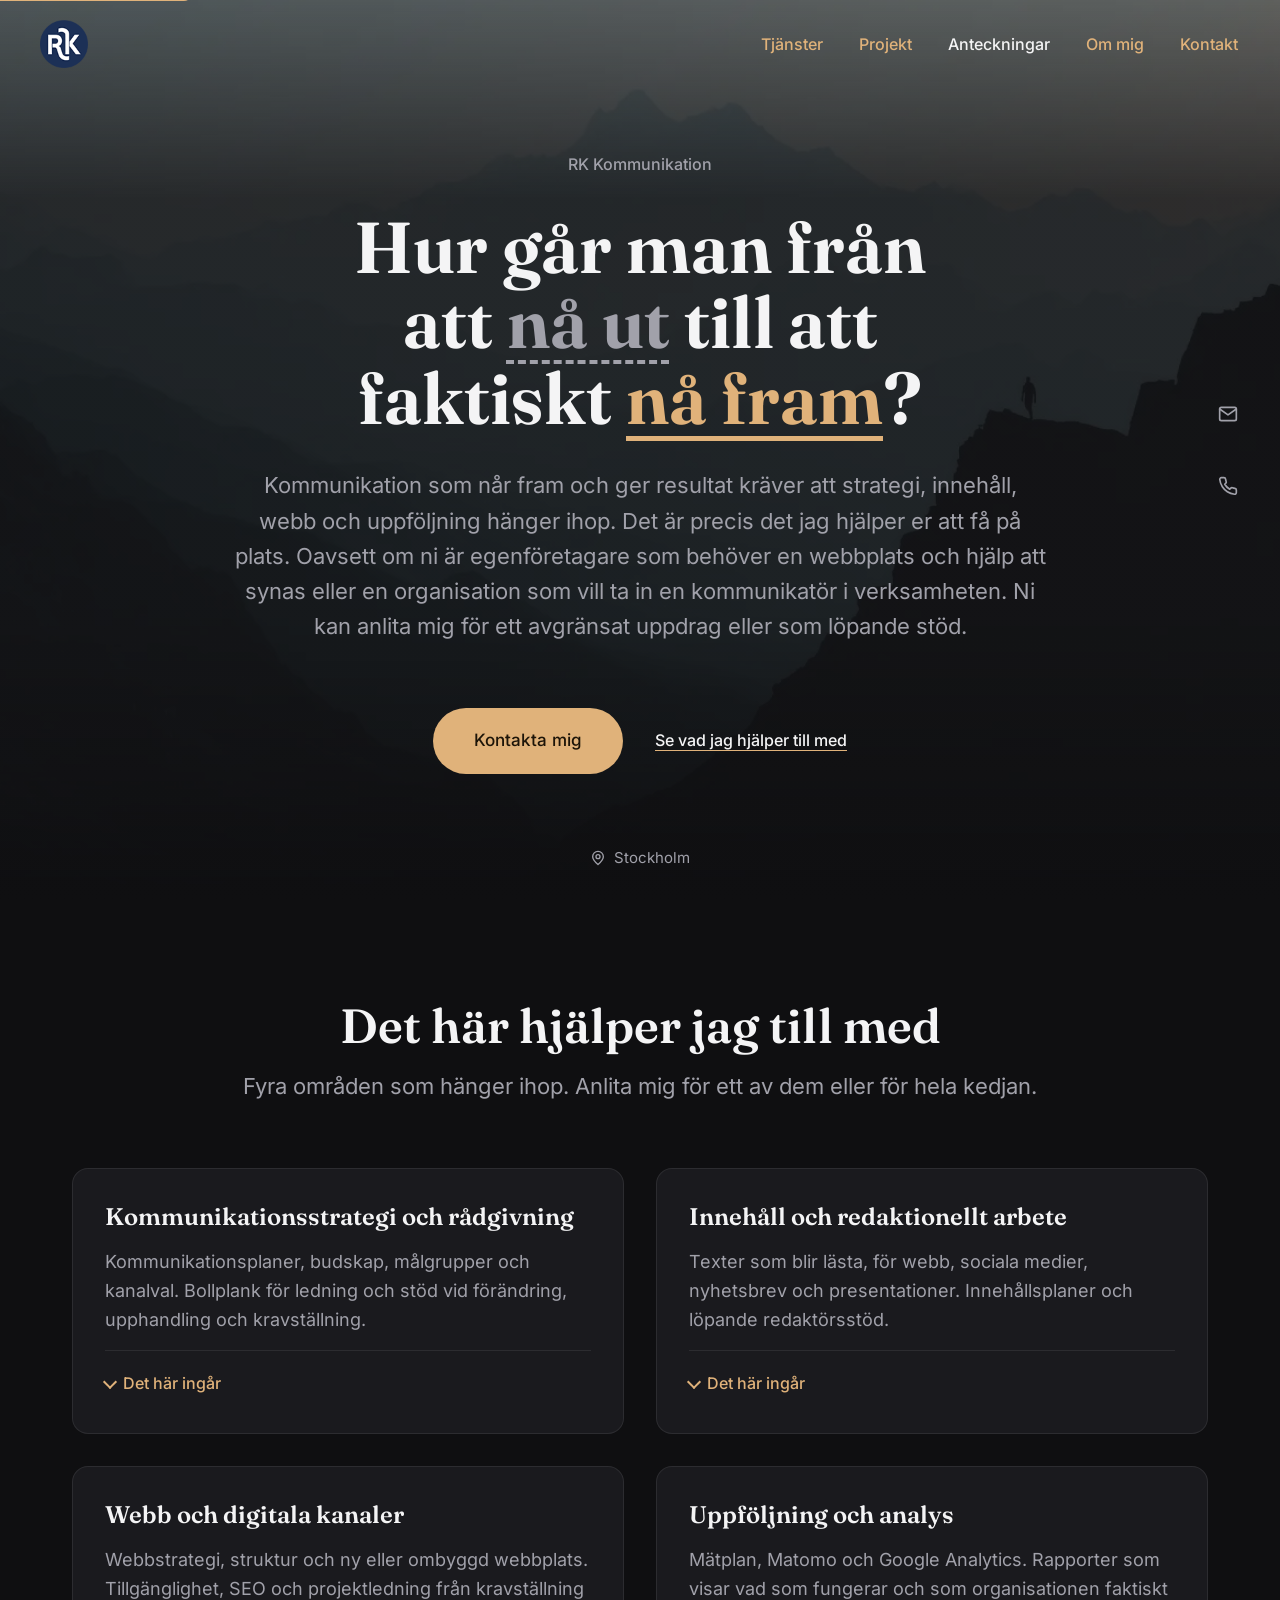
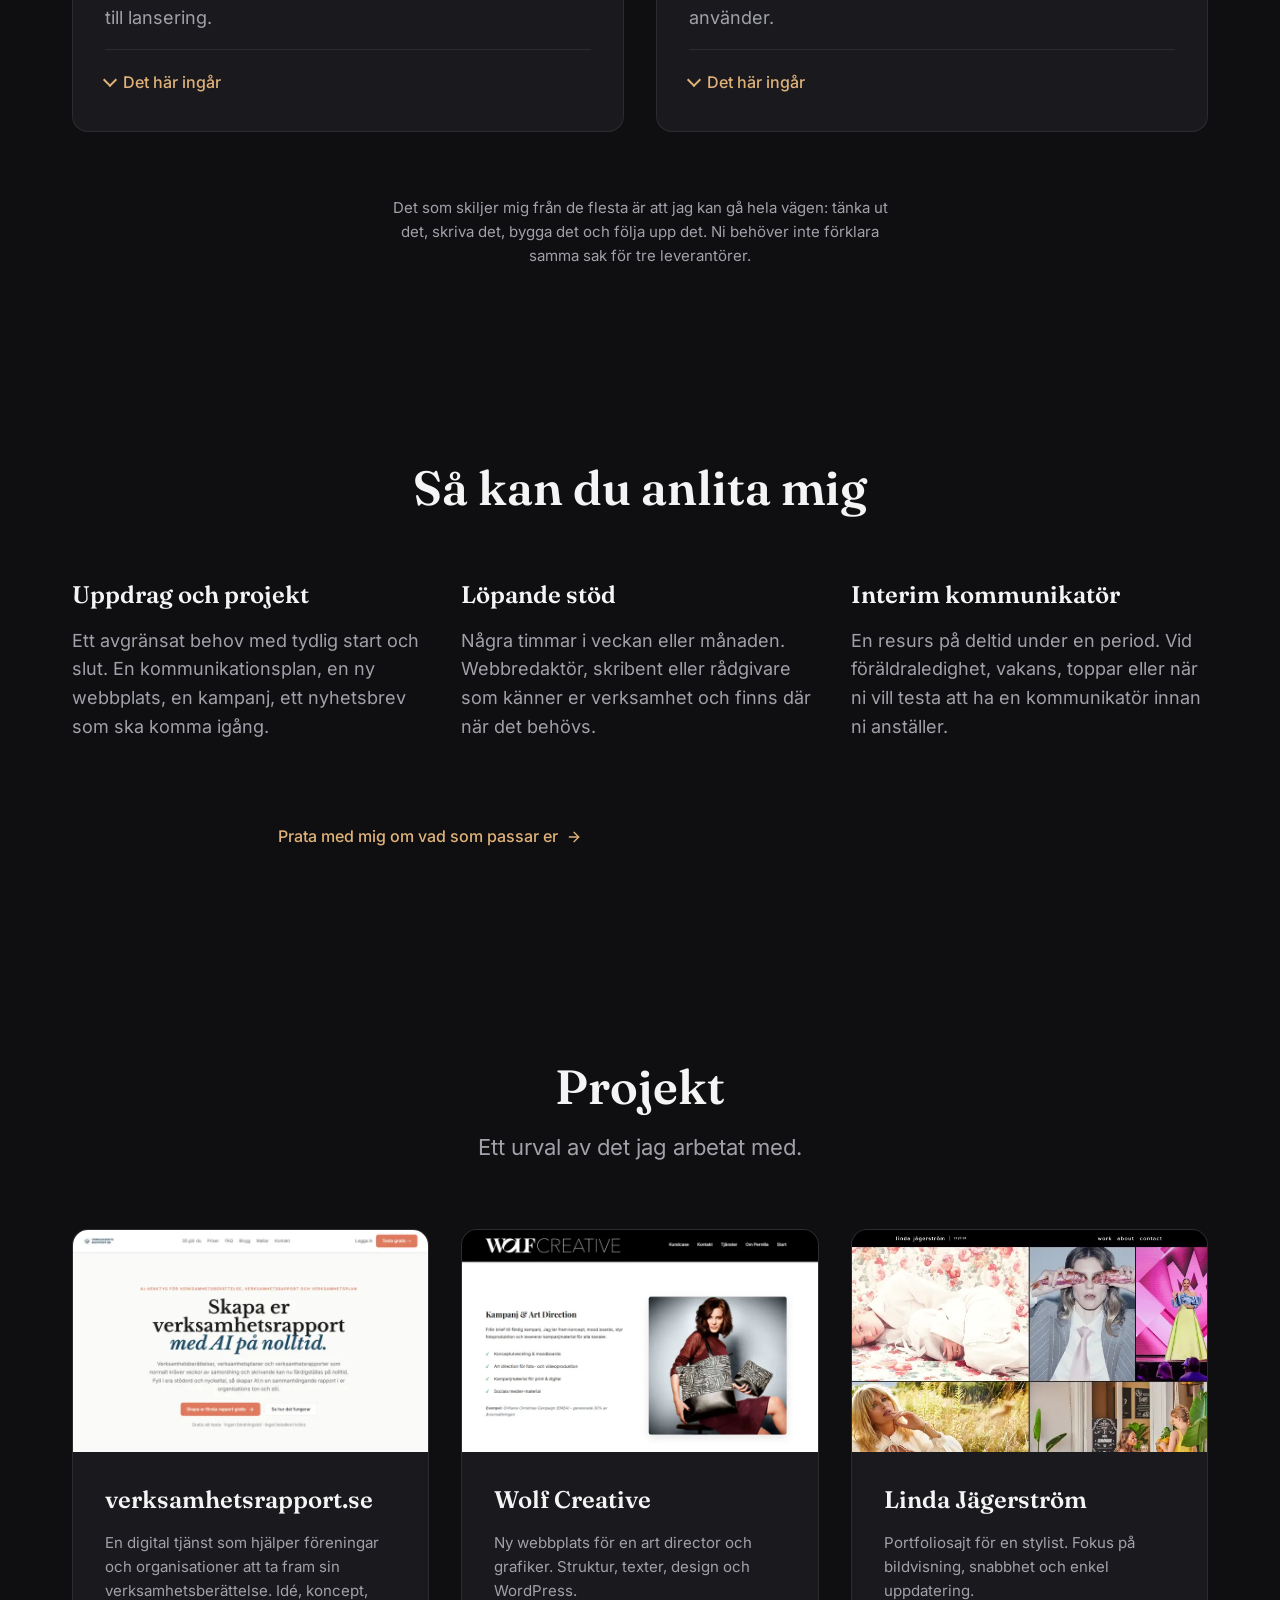
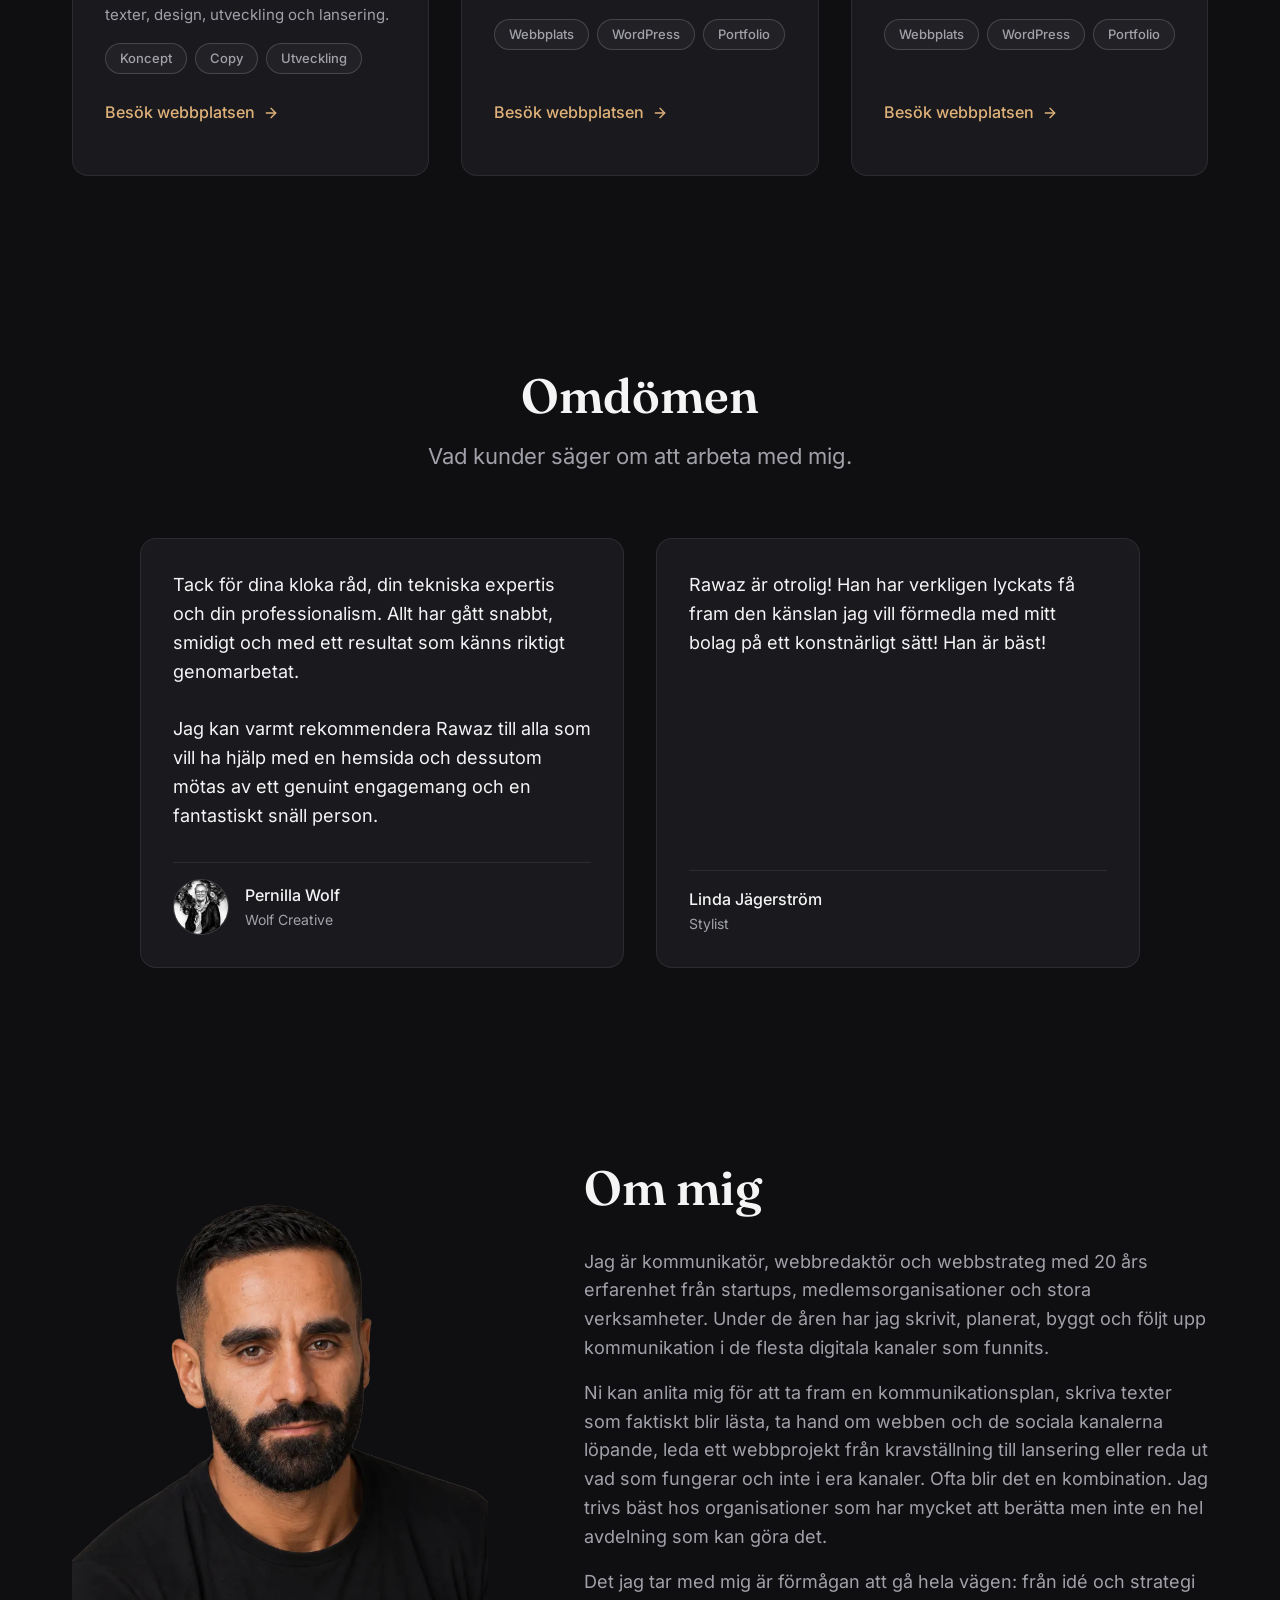
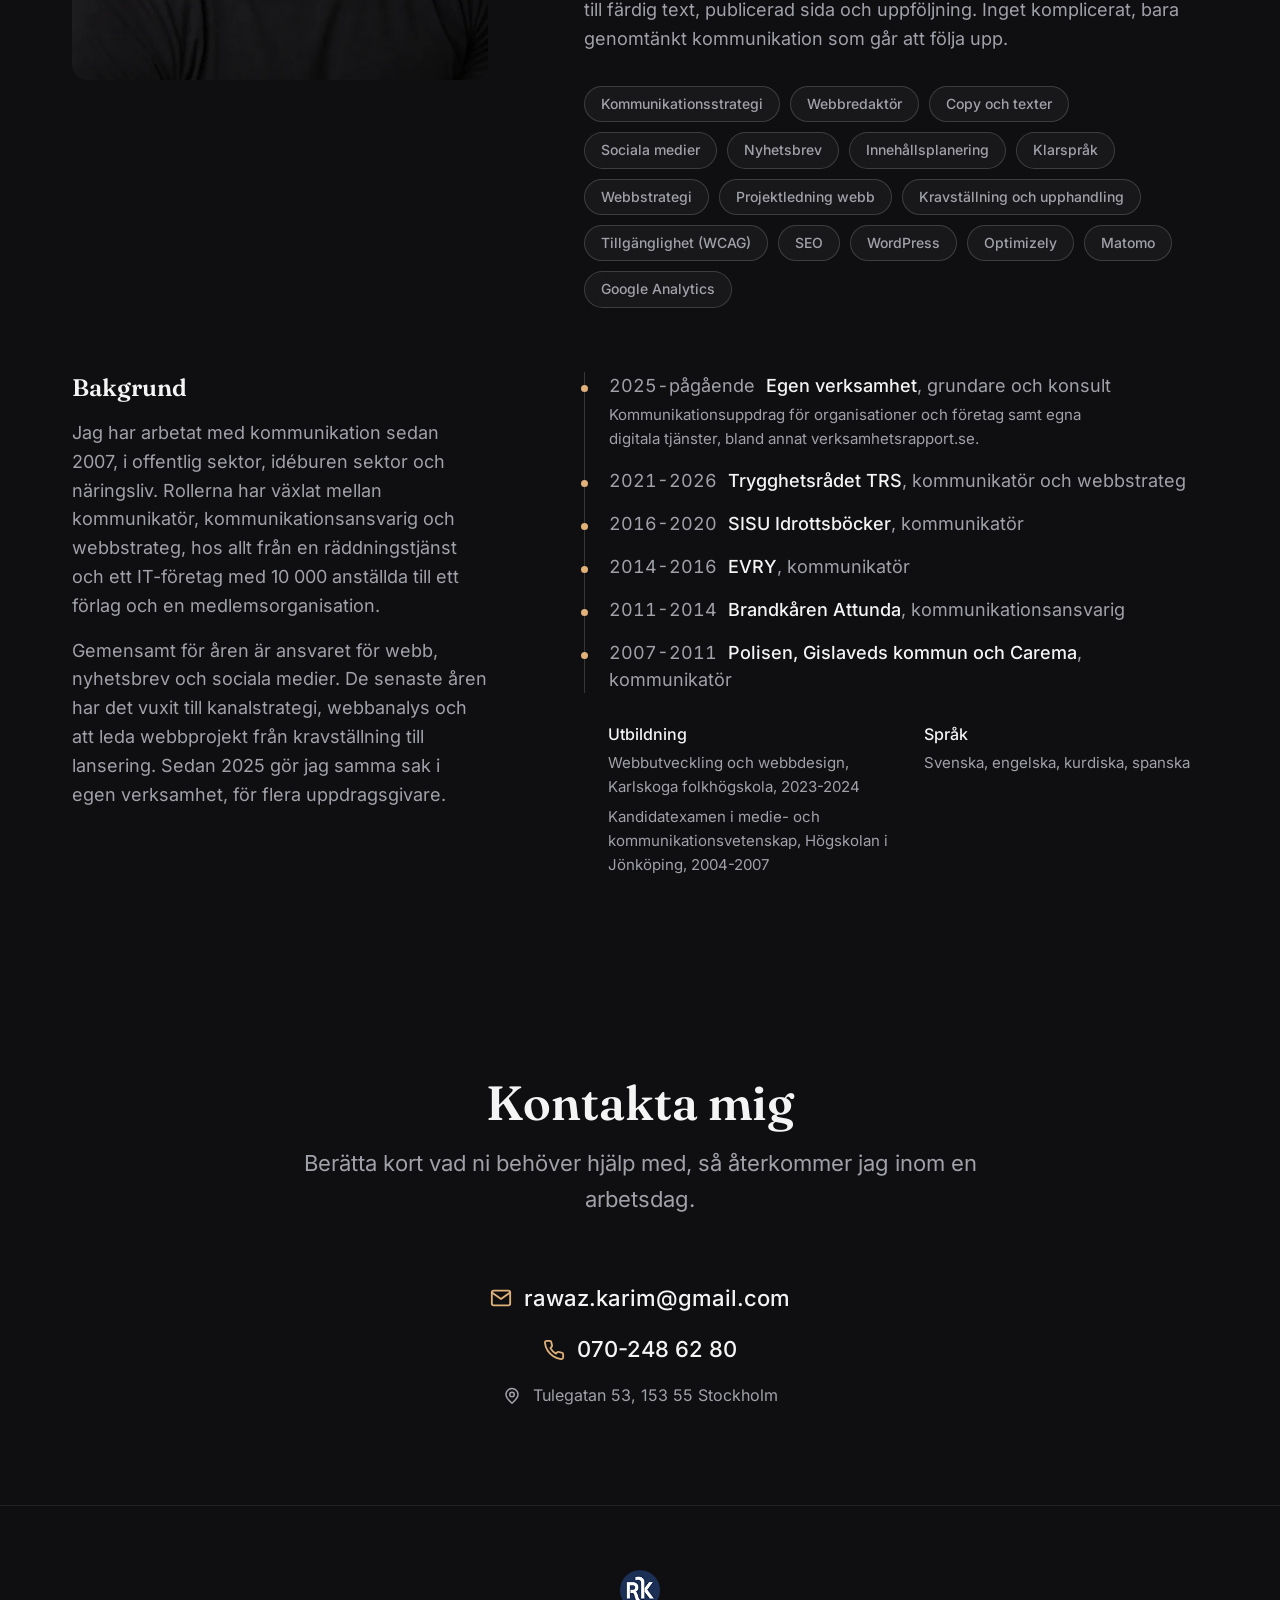
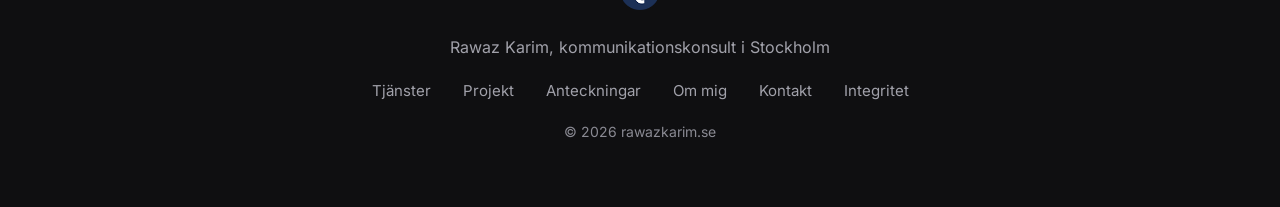
==== index.html @ 6ea502c2 "Forsta publicering" ====
<!DOCTYPE html>
<html lang="sv-SE">
<head><meta charset="UTF-8">
	
	<meta name="viewport" content="width=device-width, initial-scale=1">
	<link rel="profile" href="https://gmpg.org/xfn/11">
	<title>Rawaz Karim, kommunikationskonsult i Stockholm</title>
<meta name="robots" content="max-image-preview:large">
	<style>img:is([sizes="auto" i], [sizes^="auto," i]) { contain-intrinsic-size: 3000px 1500px }</style>
	<meta property="og:title" content="Start">
<meta property="og:type" content="article">
<meta property="og:url" content="https://rawkar.github.io/">
<meta name="twitter:card" content="summary_large_image">
<meta name="twitter:title" content="Start">
<meta name="description" content="Kommunikationskonsult i Stockholm. Hjälper organisationer och företag med kommunikationsstrategi, innehåll, webb och uppföljning, som konsult, löpande stöd eller interim.">
<meta property="og:title" content="Rawaz Karim, kommunikationskonsult i Stockholm">
<meta property="og:description" content="Kommunikationskonsult i Stockholm. Hjälper organisationer och företag med kommunikationsstrategi, innehåll, webb och uppföljning, som konsult, löpande stöd eller interim.">
<meta property="og:type" content="website">
<meta property="og:url" content="https://rawkar.github.io/">
<meta name="twitter:card" content="summary">
<link rel="alternate" type="application/rss+xml" title="rawazkarim.se » Webbflöde" href="https://rawkar.github.io/feed/">
<link rel="alternate" type="application/rss+xml" title="rawazkarim.se » Kommentarsflöde" href="https://rawkar.github.io/comments/feed/">
<link rel="preload" href="https://rawkar.github.io/wp-content/themes/rawazkarim.se/assets/fonts/fraunces-latin-var.woff2" as="font" type="font/woff2" crossorigin>
<link rel="preload" href="https://rawkar.github.io/wp-content/themes/rawazkarim.se/assets/fonts/inter-latin-var.woff2" as="font" type="font/woff2" crossorigin>
<script type="application/ld+json">{
    "@context": "https://schema.org",
    "@type": "ProfessionalService",
    "name": "Rawaz Karim, kommunikationskonsult",
    "description": "Kommunikationskonsult i Stockholm. Hjälper organisationer och företag med kommunikationsstrategi, innehåll, webb och uppföljning, som konsult, löpande stöd eller interim.",
    "url": "http://localhost:10004",
    "address": {
        "@type": "PostalAddress",
        "addressLocality": "Stockholm",
        "addressCountry": "SE"
    },
    "areaServed": "SE",
    "serviceType": [
        "Kommunikationsstrategi och rådgivning",
        "Innehåll och redaktionellt arbete",
        "Webb och digitala kanaler",
        "Uppföljning och analys"
    ],
    "logo": "https://rawkar.github.io/wp-content/uploads/2025/11/cropped-logo.png"
}</script>
<script type="application/ld+json">{
    "@context": "https://schema.org",
    "@type": "Person",
    "name": "Rawaz Karim",
    "jobTitle": "Kommunikationskonsult",
    "url": "http://localhost:10004",
    "address": {
        "@type": "PostalAddress",
        "addressLocality": "Stockholm",
        "addressCountry": "SE"
    },
    "knowsAbout": [
        "Kommunikationsstrategi",
        "Innehållsproduktion",
        "Webbstrategi",
        "Webbanalys"
    ]
}</script>
<style id="classic-theme-styles-inline-css">
/*! This file is auto-generated */
.wp-block-button__link{color:#fff;background-color:#32373c;border-radius:9999px;box-shadow:none;text-decoration:none;padding:calc(.667em + 2px) calc(1.333em + 2px);font-size:1.125em}.wp-block-file__button{background:#32373c;color:#fff;text-decoration:none}
</style>
<link rel="stylesheet" id="rawaz-main-style-css" href="https://rawkar.github.io/wp-content/themes/rawazkarim.se/assets/css/main.css?ver=2.0.0" media="all">
<link rel="canonical" href="https://rawkar.github.io/">
<link rel="icon" href="https://rawkar.github.io/wp-content/uploads/2025/11/cropped-logo.png" sizes="32x32">
<link rel="icon" href="https://rawkar.github.io/wp-content/uploads/2025/11/cropped-logo.png" sizes="192x192">
<link rel="apple-touch-icon" href="https://rawkar.github.io/wp-content/uploads/2025/11/cropped-logo.png">
<meta name="msapplication-TileImage" content="https://rawkar.github.io/wp-content/uploads/2025/11/cropped-logo.png">
</head>

<body class="home wp-singular page-template-default page page-id-18 wp-custom-logo wp-embed-responsive wp-theme-rawazkarimse">

<div id="page" class="site">
	<a class="skip-link" href="#main">Hoppa till innehåll</a>

	<header id="masthead" class="site-header">
		<div class="site-header-inner">
			<!-- Logo - Left -->
			<div class="site-logo">
				<a href="https://rawkar.github.io/" rel="home">
					<img src="https://rawkar.github.io/wp-content/themes/rawazkarim.se/assets/logo/logo.png" alt="rawazkarim.se" class="site-logo__image" width="72" height="72">
				</a>
			</div>

			<!-- Navigation - Right -->
			<nav id="site-navigation" class="main-navigation" aria-label="Huvudnavigation">
				<button class="menu-toggle" aria-controls="primary-menu" aria-expanded="false">
					<span class="screen-reader-text">Meny</span>
					<span class="menu-icon"></span>
				</button>
				<ul id="primary-menu" class="menu"><li id="menu-item-24" class="menu-item menu-item-type-custom menu-item-object-custom current-menu-item current_page_item menu-item-home menu-item-24"><a href="https://rawkar.github.io/#tjanster" aria-current="page">Tjänster</a></li>
<li id="menu-item-25" class="menu-item menu-item-type-custom menu-item-object-custom current-menu-item current_page_item menu-item-home menu-item-25"><a href="https://rawkar.github.io/#projekt" aria-current="page">Projekt</a></li>
<li id="menu-item-26" class="menu-item menu-item-type-post_type menu-item-object-page menu-item-26"><a href="https://rawkar.github.io/anteckningar/">Anteckningar</a></li>
<li id="menu-item-27" class="menu-item menu-item-type-custom menu-item-object-custom current-menu-item current_page_item menu-item-home menu-item-27"><a href="https://rawkar.github.io/#om-mig" aria-current="page">Om mig</a></li>
<li id="menu-item-28" class="menu-item menu-item-type-custom menu-item-object-custom current-menu-item current_page_item menu-item-home menu-item-28"><a href="https://rawkar.github.io/#kontakt" aria-current="page">Kontakt</a></li>
</ul>			</nav>
		</div>
	</header>

	<!-- Social Icons - Fixed Right Side (Mail, Phone) -->
	<div class="social-icons-fixed">
		<a href="mailto:rawaz.karim@gmail.com" aria-label="E-post">
			<svg viewbox="0 0 24 24" fill="none" stroke="currentColor" stroke-width="2" stroke-linecap="round" stroke-linejoin="round" aria-hidden="true">
				<path d="M4 4h16c1.1 0 2 .9 2 2v12c0 1.1-.9 2-2 2H4c-1.1 0-2-.9-2-2V6c0-1.1.9-2 2-2z"></path>
				<polyline points="22,6 12,13 2,6"></polyline>
			</svg>
		</a>
		<a href="tel:+46702486280" aria-label="Telefon">
			<svg viewbox="0 0 24 24" fill="none" stroke="currentColor" stroke-width="2" stroke-linecap="round" stroke-linejoin="round" aria-hidden="true">
				<path d="M22 16.92v3a2 2 0 0 1-2.18 2 19.79 19.79 0 0 1-8.63-3.07 19.5 19.5 0 0 1-6-6 19.79 19.79 0 0 1-3.07-8.67A2 2 0 0 1 4.11 2h3a2 2 0 0 1 2 1.72 12.84 12.84 0 0 0 .7 2.81 2 2 0 0 1-.45 2.11L8.09 9.91a16 16 0 0 0 6 6l1.27-1.27a2 2 0 0 1 2.11-.45 12.84 12.84 0 0 0 2.81.7A2 2 0 0 1 22 16.92z"></path>
			</svg>
		</a>
	</div>

	<div id="content" class="site-content">

<main id="main" class="site-main">
	
<section id="hem" class="hero">
	<!-- Background Image with Parallax -->
	<div class="hero__background" data-parallax="0.3">
		<img src="https://rawkar.github.io/wp-content/themes/rawazkarim.se/assets/images/hero-1920.webp" srcset="https://rawkar.github.io/wp-content/themes/rawazkarim.se/assets/images/hero-800.webp 800w, https://rawkar.github.io/wp-content/themes/rawazkarim.se/assets/images/hero-1280.webp 1280w, https://rawkar.github.io/wp-content/themes/rawazkarim.se/assets/images/hero-1920.webp 1920w" sizes="100vw" width="1920" height="1920" alt="" loading="eager" fetchpriority="high">
	</div>

	<!-- Gradient Overlay -->
	<div class="hero__overlay"></div>

	<!-- Hero Content -->
	<div class="hero__content">
		<p class="hero__eyebrow" data-animate="fade-up">RK Kommunikation</p>

					<h1 class="hero__title" data-animate="fade-up" data-animate-delay="100">
				Hur går man från att <span class="hero-from">nå ut</span> till att faktiskt <span class="hero-to">nå fram</span>?			</h1>
		
					<p class="hero__subtitle" data-animate="fade-up" data-animate-delay="200">
				Kommunikation som når fram och ger resultat kräver att strategi, innehåll, webb och uppföljning hänger ihop. Det är precis det jag hjälper er att få på plats. Oavsett om ni är egenföretagare som behöver en webbplats och hjälp att synas eller en organisation som vill ta in en kommunikatör i verksamheten. Ni kan anlita mig för ett avgränsat uppdrag eller som löpande stöd.			</p>
		
		<div class="hero__cta" data-animate="fade-up" data-animate-delay="300">
							<a href="#kontakt" class="btn btn--primary btn--large">
					Kontakta mig				</a>
						<a href="#tjanster" class="hero__secondary-link">
				Se vad jag hjälper till med			</a>
		</div>
	</div>

	<!-- Bottom Info - Only location -->
	<div class="hero__bottom">
		<div class="hero__location">
			<svg viewbox="0 0 24 24" fill="none" stroke="currentColor" stroke-width="2" stroke-linecap="round" stroke-linejoin="round" aria-hidden="true">
				<circle cx="12" cy="10" r="3"></circle>
				<path d="M12 21.7C17.3 17 20 13 20 10a8 8 0 1 0-16 0c0 3 2.7 7 8 11.7z"></path>
			</svg>
			<span>Stockholm</span>
		</div>
	</div>
</section>

<section id="tjanster" class="services-section">
	<div class="container">
		<div class="section-header text-center">
			<h2 class="section-title" data-animate="fade-up">Det här hjälper jag till med</h2>
			<p class="section-intro" data-animate="fade-up" data-animate-delay="100">
				Fyra områden som hänger ihop. Anlita mig för ett av dem eller för hela kedjan.			</p>
		</div>

		<div class="services__grid">
							<div class="service-card" data-animate="fade-up" data-animate-delay="100">
					<h3 class="service-card__title">Kommunikationsstrategi och rådgivning</h3>
					<p class="service-card__description">Kommunikationsplaner, budskap, målgrupper och kanalval. Bollplank för ledning och stöd vid förändring, upphandling och kravställning.</p>
					<details class="service-card__details">
						<summary>Det här ingår</summary>
						<ul>
															<li>Kommunikationsplan och kanalstrategi</li>
															<li>Budskap, målgrupper och tonalitet</li>
															<li>Intern kommunikation och förändringskommunikation</li>
															<li>Rådgivning och bollplank för ledning och styrelse</li>
															<li>Kravställning och upphandling av byrå, webb eller system</li>
															<li>Nulägesanalys av era kanaler</li>
															<li>Utbildning och workshops för redaktörer och medarbetare</li>
													</ul>
					</details>
				</div>
								<div class="service-card" data-animate="fade-up" data-animate-delay="200">
					<h3 class="service-card__title">Innehåll och redaktionellt arbete</h3>
					<p class="service-card__description">Texter som blir lästa, för webb, sociala medier, nyhetsbrev och presentationer. Innehållsplaner och löpande redaktörsstöd.</p>
					<details class="service-card__details">
						<summary>Det här ingår</summary>
						<ul>
															<li>Webbtexter och landningssidor</li>
															<li>Inlägg och planering för sociala medier</li>
															<li>Nyhetsbrev, från upplägg till utskick</li>
															<li>Artiklar, intervjuer och reportage</li>
															<li>Presentationer, rapporter och pressmaterial</li>
															<li>Innehållsplaner och redaktionella kalendrar</li>
															<li>Klarspråk och tillgängliga texter</li>
															<li>Löpande webbredaktörskap på timme eller retainer</li>
													</ul>
					</details>
				</div>
								<div class="service-card" data-animate="fade-up" data-animate-delay="300">
					<h3 class="service-card__title">Webb och digitala kanaler</h3>
					<p class="service-card__description">Webbstrategi, struktur och ny eller ombyggd webbplats. Tillgänglighet, SEO och projektledning från kravställning till lansering.</p>
					<details class="service-card__details">
						<summary>Det här ingår</summary>
						<ul>
															<li>Webbstrategi och målgruppsanalys</li>
															<li>Struktur och informationsarkitektur</li>
															<li>Ny webbplats i WordPress</li>
															<li>Ombyggnad och uppgradering av befintlig sajt</li>
															<li>Optimizely (Episerver) för större organisationer</li>
															<li>Projektledning från kravställning till lansering</li>
															<li>Tillgänglighet enligt WCAG 2.1 och DOS-lagen</li>
															<li>SEO och prestanda</li>
													</ul>
					</details>
				</div>
								<div class="service-card" data-animate="fade-up" data-animate-delay="400">
					<h3 class="service-card__title">Uppföljning och analys</h3>
					<p class="service-card__description">Mätplan, Matomo och Google Analytics. Rapporter som visar vad som fungerar och som organisationen faktiskt använder.</p>
					<details class="service-card__details">
						<summary>Det här ingår</summary>
						<ul>
															<li>Mätplan, mål och KPI:er</li>
															<li>Matomo, installation och konfiguration</li>
															<li>Google Analytics 4 och Tag Manager</li>
															<li>GDPR-vänlig och cookielös mätning</li>
															<li>Rapporter och dashboards som används</li>
															<li>Uppföljning av kampanjer, nyhetsbrev och sociala medier</li>
															<li>Utbildning för redaktörer och ledning</li>
													</ul>
					</details>
				</div>
						</div>

		<p class="services__note" data-animate="fade-up">
			Det som skiljer mig från de flesta är att jag kan gå hela vägen: tänka ut det, skriva det, bygga det och följa upp det. Ni behöver inte förklara samma sak för tre leverantörer.		</p>
	</div>
</section>

<section id="anlita" class="anlita-section">
	<div class="container">
		<div class="section-header text-center">
			<h2 class="section-title" data-animate="fade-up">Så kan du anlita mig</h2>
		</div>

		<div class="anlita__grid">
			<div class="anlita__item" data-animate="fade-up" data-animate-delay="100">
				<h3>Uppdrag och projekt</h3>
				<p>Ett avgränsat behov med tydlig start och slut. En kommunikationsplan, en ny webbplats, en kampanj, ett nyhetsbrev som ska komma igång.</p>
			</div>
			<div class="anlita__item" data-animate="fade-up" data-animate-delay="200">
				<h3>Löpande stöd</h3>
				<p>Några timmar i veckan eller månaden. Webbredaktör, skribent eller rådgivare som känner er verksamhet och finns där när det behövs.</p>
			</div>
			<div class="anlita__item" data-animate="fade-up" data-animate-delay="300">
				<h3>Interim kommunikatör</h3>
				<p>En resurs på deltid under en period. Vid föräldraledighet, vakans, toppar eller när ni vill testa att ha en kommunikatör innan ni anställer.</p>
			</div>
		</div>

		<p class="anlita__link" data-animate="fade-up">
			<a href="#kontakt" class="link-arrow">
				Prata med mig om vad som passar er				<svg viewbox="0 0 24 24" fill="none" stroke="currentColor" stroke-width="2" stroke-linecap="round" stroke-linejoin="round" aria-hidden="true">
					<line x1="5" y1="12" x2="19" y2="12"></line>
					<polyline points="12 5 19 12 12 19"></polyline>
				</svg>
			</a>
		</p>
	</div>
</section>

<section id="projekt" class="portfolio-section">
	<div class="container">
		<div class="section-header text-center">
			<h2 class="section-title" data-animate="fade-up">Projekt</h2>
			<p class="section-intro" data-animate="fade-up" data-animate-delay="100">
				Ett urval av det jag arbetat med.			</p>
		</div>

		<div class="portfolio__grid">
							<article class="portfolio-card" data-animate="fade-up" data-animate-delay="100">
					<div class="portfolio-card__image-wrapper">
													<img src="https://rawkar.github.io/wp-content/themes/rawazkarim.se/assets/Portfolio-bilder/verksamhetsrapport-1200.webp" srcset="https://rawkar.github.io/wp-content/themes/rawazkarim.se/assets/Portfolio-bilder/verksamhetsrapport-800.webp 800w, https://rawkar.github.io/wp-content/themes/rawazkarim.se/assets/Portfolio-bilder/verksamhetsrapport-1200.webp 1200w" sizes="(max-width: 768px) 100vw, 33vw" width="1200" height="702" alt="Skärmbild av verksamhetsrapport.se" class="portfolio-card__image" loading="lazy">
											</div>
					<div class="portfolio-card__content">
						<h3 class="portfolio-card__title">verksamhetsrapport.se</h3>
						<p class="portfolio-card__description">En digital tjänst som hjälper föreningar och organisationer att ta fram sin verksamhetsberättelse. Idé, koncept, texter, design, utveckling och lansering.</p>
													<div class="portfolio-card__tags">
																	<span class="tag-pill">Koncept</span>
																	<span class="tag-pill">Copy</span>
																	<span class="tag-pill">Utveckling</span>
															</div>
																			<p class="portfolio-card__link">
								<a href="https://verksamhetsrapport.se/" class="link-arrow" target="_blank" rel="noopener noreferrer">
									Besök webbplatsen									<svg viewbox="0 0 24 24" fill="none" stroke="currentColor" stroke-width="2" stroke-linecap="round" stroke-linejoin="round" aria-hidden="true">
										<line x1="5" y1="12" x2="19" y2="12"></line>
										<polyline points="12 5 19 12 12 19"></polyline>
									</svg>
									<span class="screen-reader-text">verksamhetsrapport.se, öppnas i ny flik</span>
								</a>
							</p>
											</div>
				</article>
								<article class="portfolio-card" data-animate="fade-up" data-animate-delay="200">
					<div class="portfolio-card__image-wrapper">
													<img src="https://rawkar.github.io/wp-content/themes/rawazkarim.se/assets/Portfolio-bilder/wolf-creative-1200.webp" srcset="https://rawkar.github.io/wp-content/themes/rawazkarim.se/assets/Portfolio-bilder/wolf-creative-800.webp 800w, https://rawkar.github.io/wp-content/themes/rawazkarim.se/assets/Portfolio-bilder/wolf-creative-1200.webp 1200w" sizes="(max-width: 768px) 100vw, 33vw" width="1200" height="744" alt="Skärmbild av Wolf Creative" class="portfolio-card__image" loading="lazy">
											</div>
					<div class="portfolio-card__content">
						<h3 class="portfolio-card__title">Wolf Creative</h3>
						<p class="portfolio-card__description">Ny webbplats för en art director och grafiker. Struktur, texter, design och WordPress.</p>
													<div class="portfolio-card__tags">
																	<span class="tag-pill">Webbplats</span>
																	<span class="tag-pill">WordPress</span>
																	<span class="tag-pill">Portfolio</span>
															</div>
																			<p class="portfolio-card__link">
								<a href="https://wolfcreative.se/" class="link-arrow" target="_blank" rel="noopener noreferrer">
									Besök webbplatsen									<svg viewbox="0 0 24 24" fill="none" stroke="currentColor" stroke-width="2" stroke-linecap="round" stroke-linejoin="round" aria-hidden="true">
										<line x1="5" y1="12" x2="19" y2="12"></line>
										<polyline points="12 5 19 12 12 19"></polyline>
									</svg>
									<span class="screen-reader-text">Wolf Creative, öppnas i ny flik</span>
								</a>
							</p>
											</div>
				</article>
								<article class="portfolio-card" data-animate="fade-up" data-animate-delay="300">
					<div class="portfolio-card__image-wrapper">
													<img src="https://rawkar.github.io/wp-content/themes/rawazkarim.se/assets/Portfolio-bilder/linda-1200.webp" srcset="https://rawkar.github.io/wp-content/themes/rawazkarim.se/assets/Portfolio-bilder/linda-800.webp 800w, https://rawkar.github.io/wp-content/themes/rawazkarim.se/assets/Portfolio-bilder/linda-1200.webp 1200w" sizes="(max-width: 768px) 100vw, 33vw" width="1200" height="633" alt="Skärmbild av Linda Jägerström" class="portfolio-card__image" loading="lazy">
											</div>
					<div class="portfolio-card__content">
						<h3 class="portfolio-card__title">Linda Jägerström</h3>
						<p class="portfolio-card__description">Portfoliosajt för en stylist. Fokus på bildvisning, snabbhet och enkel uppdatering.</p>
													<div class="portfolio-card__tags">
																	<span class="tag-pill">Webbplats</span>
																	<span class="tag-pill">WordPress</span>
																	<span class="tag-pill">Portfolio</span>
															</div>
																			<p class="portfolio-card__link">
								<a href="https://www.jagerstrom.se/" class="link-arrow" target="_blank" rel="noopener noreferrer">
									Besök webbplatsen									<svg viewbox="0 0 24 24" fill="none" stroke="currentColor" stroke-width="2" stroke-linecap="round" stroke-linejoin="round" aria-hidden="true">
										<line x1="5" y1="12" x2="19" y2="12"></line>
										<polyline points="12 5 19 12 12 19"></polyline>
									</svg>
									<span class="screen-reader-text">Linda Jägerström, öppnas i ny flik</span>
								</a>
							</p>
											</div>
				</article>
						</div>
	</div>
</section>

<section id="omdomen" class="testimonials-section section-padding">
	<div class="container">
		<div class="section-header text-center">
			<h2 class="section-title" data-animate="fade-up">Omdömen</h2>
			<p class="section-intro" data-animate="fade-up" data-animate-delay="100">
				Vad kunder säger om att arbeta med mig.			</p>
		</div>

		<div class="testimonials__grid">
							<article class="testimonial-card" data-animate="fade-up" data-animate-delay="100">
					<blockquote class="testimonial-card__text">Tack för dina kloka råd, din tekniska expertis och din professionalism. Allt har gått snabbt, smidigt och med ett resultat som känns riktigt genomarbetat.

Jag kan varmt rekommendera Rawaz till alla som vill ha hjälp med en hemsida och dessutom mötas av ett genuint engagemang och en fantastiskt snäll person.</blockquote>

					<footer class="testimonial-card__author">
													<img src="https://rawkar.github.io/wp-content/themes/rawazkarim.se/assets/images/pernilla-160.webp" alt="Pernilla Wolf" class="testimonial-card__avatar" width="56" height="56" loading="lazy">
												<div class="testimonial-card__author-info">
							<cite class="testimonial-card__name">Pernilla Wolf</cite>
															<span class="testimonial-card__company">Wolf Creative</span>
													</div>
					</footer>
				</article>
								<article class="testimonial-card" data-animate="fade-up" data-animate-delay="250">
					<blockquote class="testimonial-card__text">Rawaz är otrolig! Han har verkligen lyckats få fram den känslan jag vill förmedla med mitt bolag på ett konstnärligt sätt! Han är bäst!</blockquote>

					<footer class="testimonial-card__author">
												<div class="testimonial-card__author-info">
							<cite class="testimonial-card__name">Linda Jägerström</cite>
															<span class="testimonial-card__company">Stylist</span>
													</div>
					</footer>
				</article>
						</div>
	</div>
</section>

<section id="om-mig" class="about-section section-padding">
	<div class="container">
		<div class="about__grid">

							<div class="about__image" data-animate="slide-from-left">
					<img src="https://rawkar.github.io/wp-content/themes/rawazkarim.se/assets/images/om-mig-2026-1090.webp" srcset="https://rawkar.github.io/wp-content/themes/rawazkarim.se/assets/images/om-mig-2026-720.webp 720w, https://rawkar.github.io/wp-content/themes/rawazkarim.se/assets/images/om-mig-2026-1090.webp 1090w" sizes="(max-width: 900px) 100vw, 40vw" width="1090" height="1362" alt="Rawaz Karim" loading="lazy">
				</div>
			
			<div class="about__content" data-animate="slide-from-right" data-animate-delay="200">
				<h2 class="section-title">Om mig</h2>

				<div class="about__text">
					<p>Jag är kommunikatör, webbredaktör och webbstrateg med 20 års erfarenhet från startups, medlemsorganisationer och stora verksamheter. Under de åren har jag skrivit, planerat, byggt och följt upp kommunikation i de flesta digitala kanaler som funnits.</p><p>Ni kan anlita mig för att ta fram en kommunikationsplan, skriva texter som faktiskt blir lästa, ta hand om webben och de sociala kanalerna löpande, leda ett webbprojekt från kravställning till lansering eller reda ut vad som fungerar och inte i era kanaler. Ofta blir det en kombination. Jag trivs bäst hos organisationer som har mycket att berätta men inte en hel avdelning som kan göra det.</p><p>Det jag tar med mig är förmågan att gå hela vägen: från idé och strategi till färdig text, publicerad sida och uppföljning. Inget komplicerat, bara genomtänkt kommunikation som går att följa upp.</p>				</div>

				<div class="about__skills">
											<span class="skill-tag">Kommunikationsstrategi</span>
											<span class="skill-tag">Webbredaktör</span>
											<span class="skill-tag">Copy och texter</span>
											<span class="skill-tag">Sociala medier</span>
											<span class="skill-tag">Nyhetsbrev</span>
											<span class="skill-tag">Innehållsplanering</span>
											<span class="skill-tag">Klarspråk</span>
											<span class="skill-tag">Webbstrategi</span>
											<span class="skill-tag">Projektledning webb</span>
											<span class="skill-tag">Kravställning och upphandling</span>
											<span class="skill-tag">Tillgänglighet (WCAG)</span>
											<span class="skill-tag">SEO</span>
											<span class="skill-tag">WordPress</span>
											<span class="skill-tag">Optimizely</span>
											<span class="skill-tag">Matomo</span>
											<span class="skill-tag">Google Analytics</span>
									</div>

			</div>

		</div>

		<!-- Bakgrund: samma tvåkolumnsgrid som ovan, rubrik och ingress under bilden, tidslinje under texten -->
		<div class="about__grid about__grid--background">
			<div class="about__background-intro" data-animate="fade-up">
				<h3 class="about__background-title">Bakgrund</h3>
				<p>Jag har arbetat med kommunikation sedan 2007, i offentlig sektor, idéburen sektor och näringsliv. Rollerna har växlat mellan kommunikatör, kommunikationsansvarig och webbstrateg, hos allt från en räddningstjänst och ett IT-företag med 10 000 anställda till ett förlag och en medlemsorganisation.</p>
				<p>Gemensamt för åren är ansvaret för webb, nyhetsbrev och sociala medier. De senaste åren har det vuxit till kanalstrategi, webbanalys och att leda webbprojekt från kravställning till lansering. Sedan 2025 gör jag samma sak i egen verksamhet, för flera uppdragsgivare.</p>
			</div>

			<div class="about__background" data-animate="fade-up" data-animate-delay="100">
				<ol class="timeline">
											<li class="timeline__item">
							<p class="timeline__meta">
								<span class="timeline__year">2025-pågående</span>
								<span class="timeline__org">Egen verksamhet</span><span class="timeline__sep" aria-hidden="true">,</span>
								<span class="timeline__role">grundare och konsult</span>
							</p>
															<p class="timeline__text">Kommunikationsuppdrag för organisationer och företag samt egna digitala tjänster, bland annat verksamhetsrapport.se.</p>
													</li>
											<li class="timeline__item">
							<p class="timeline__meta">
								<span class="timeline__year">2021-2026</span>
								<span class="timeline__org">Trygghetsrådet TRS</span><span class="timeline__sep" aria-hidden="true">,</span>
								<span class="timeline__role">kommunikatör och webbstrateg</span>
							</p>
													</li>
											<li class="timeline__item">
							<p class="timeline__meta">
								<span class="timeline__year">2016-2020</span>
								<span class="timeline__org">SISU Idrottsböcker</span><span class="timeline__sep" aria-hidden="true">,</span>
								<span class="timeline__role">kommunikatör</span>
							</p>
													</li>
											<li class="timeline__item">
							<p class="timeline__meta">
								<span class="timeline__year">2014-2016</span>
								<span class="timeline__org">EVRY</span><span class="timeline__sep" aria-hidden="true">,</span>
								<span class="timeline__role">kommunikatör</span>
							</p>
													</li>
											<li class="timeline__item">
							<p class="timeline__meta">
								<span class="timeline__year">2011-2014</span>
								<span class="timeline__org">Brandkåren Attunda</span><span class="timeline__sep" aria-hidden="true">,</span>
								<span class="timeline__role">kommunikationsansvarig</span>
							</p>
													</li>
											<li class="timeline__item">
							<p class="timeline__meta">
								<span class="timeline__year">2007-2011</span>
								<span class="timeline__org">Polisen, Gislaveds kommun och Carema</span><span class="timeline__sep" aria-hidden="true">,</span>
								<span class="timeline__role">kommunikatör</span>
							</p>
													</li>
									</ol>

				<div class="about__facts">
					<div class="about__fact">
						<h4>Utbildning</h4>
						<ul>
															<li>Webbutveckling och webbdesign, Karlskoga folkhögskola, 2023-2024</li>
															<li>Kandidatexamen i medie- och kommunikationsvetenskap, Högskolan i Jönköping, 2004-2007</li>
													</ul>
					</div>
					<div class="about__fact">
						<h4>Språk</h4>
						<p>Svenska, engelska, kurdiska, spanska</p>
					</div>
				</div>
			</div>
		</div>
	</div>
</section>

<section id="kontakt" class="contact-section">
	<div class="container container--narrow text-center">
		<div class="section-header">
			<h2 class="section-title" data-animate="fade-up">Kontakta mig</h2>
			<p class="section-intro" data-animate="fade-up" data-animate-delay="100">
				Berätta kort vad ni behöver hjälp med, så återkommer jag inom en arbetsdag.			</p>
		</div>

		<div class="contact__links" data-animate="fade-up" data-animate-delay="200">
			<a href="mailto:rawaz.karim@gmail.com" class="contact__link">
				<svg viewbox="0 0 24 24" fill="none" stroke="currentColor" stroke-width="2" stroke-linecap="round" stroke-linejoin="round" aria-hidden="true">
					<path d="M4 4h16c1.1 0 2 .9 2 2v12c0 1.1-.9 2-2 2H4c-1.1 0-2-.9-2-2V6c0-1.1.9-2 2-2z"></path>
					<polyline points="22,6 12,13 2,6"></polyline>
				</svg>
				<span>rawaz.karim@gmail.com</span>
			</a>
			<a href="tel:+46702486280" class="contact__link">
				<svg viewbox="0 0 24 24" fill="none" stroke="currentColor" stroke-width="2" stroke-linecap="round" stroke-linejoin="round" aria-hidden="true">
					<path d="M22 16.92v3a2 2 0 0 1-2.18 2 19.79 19.79 0 0 1-8.63-3.07 19.5 19.5 0 0 1-6-6 19.79 19.79 0 0 1-3.07-8.67A2 2 0 0 1 4.11 2h3a2 2 0 0 1 2 1.72 12.84 12.84 0 0 0 .7 2.81 2 2 0 0 1-.45 2.11L8.09 9.91a16 16 0 0 0 6 6l1.27-1.27a2 2 0 0 1 2.11-.45 12.84 12.84 0 0 0 2.81.7A2 2 0 0 1 22 16.92z"></path>
				</svg>
				<span>070-248 62 80</span>
			</a>
			<span class="contact__address">
				<svg viewbox="0 0 24 24" fill="none" stroke="currentColor" stroke-width="2" stroke-linecap="round" stroke-linejoin="round" aria-hidden="true">
					<circle cx="12" cy="10" r="3"></circle>
					<path d="M12 21.7C17.3 17 20 13 20 10a8 8 0 1 0-16 0c0 3 2.7 7 8 11.7z"></path>
				</svg>
				<span>Tulegatan 53, 153 55 Stockholm</span>
			</span>
		</div>
	</div>
</section>
</main>


	</div><!-- #content -->

	<footer id="colophon" class="site-footer">
		<div class="container">
			<div class="footer__inner">
				<!-- Logo -->
				<div class="footer__logo">
					<a href="https://rawkar.github.io/" rel="home">
						<img src="https://rawkar.github.io/wp-content/themes/rawazkarim.se/assets/logo/logo.png" alt="rawazkarim.se" width="72" height="72">
					</a>
				</div>

				<!-- Tagline -->
				<p class="footer__tagline">Rawaz Karim, kommunikationskonsult i Stockholm</p>

				<!-- Footer Navigation -->
				<nav class="footer__nav" aria-label="Sidfotsnavigation">
					<ul>
						<li><a href="https://rawkar.github.io/#tjanster">Tjänster</a></li>
						<li><a href="https://rawkar.github.io/#projekt">Projekt</a></li>
						<li><a href="https://rawkar.github.io/anteckningar/">Anteckningar</a></li>
						<li><a href="https://rawkar.github.io/#om-mig">Om mig</a></li>
						<li><a href="https://rawkar.github.io/#kontakt">Kontakt</a></li>
						<li><a href="https://rawkar.github.io/integritet/">Integritet</a></li>
					</ul>
				</nav>

				<!-- Copyright -->
				<p class="footer__copyright">
					© 2026 rawazkarim.se
				</p>
			</div>
		</div>
	</footer>
</div><!-- #page -->

<script type="speculationrules">
{"prefetch":[{"source":"document","where":{"and":[{"href_matches":"\/*"},{"not":{"href_matches":["\/wp-*.php","\/wp-admin\/*","\/wp-content\/uploads\/*","\/wp-content\/*","\/wp-content\/plugins\/*","\/wp-content\/themes\/rawazkarim.se\/*","\/*\\?(.+)"]}},{"not":{"selector_matches":"a[rel~=\"nofollow\"]"}},{"not":{"selector_matches":".no-prefetch, .no-prefetch a"}}]},"eagerness":"conservative"}]}
</script>
<script src="https://rawkar.github.io/wp-content/themes/rawazkarim.se/assets/js/main.js?ver=2.0.0" id="rawaz-main-js-js"></script>
<script src="https://rawkar.github.io/wp-content/themes/rawazkarim.se/assets/js/parallax.js?ver=2.0.0" id="rawaz-parallax-js-js"></script>
</body>
</html>
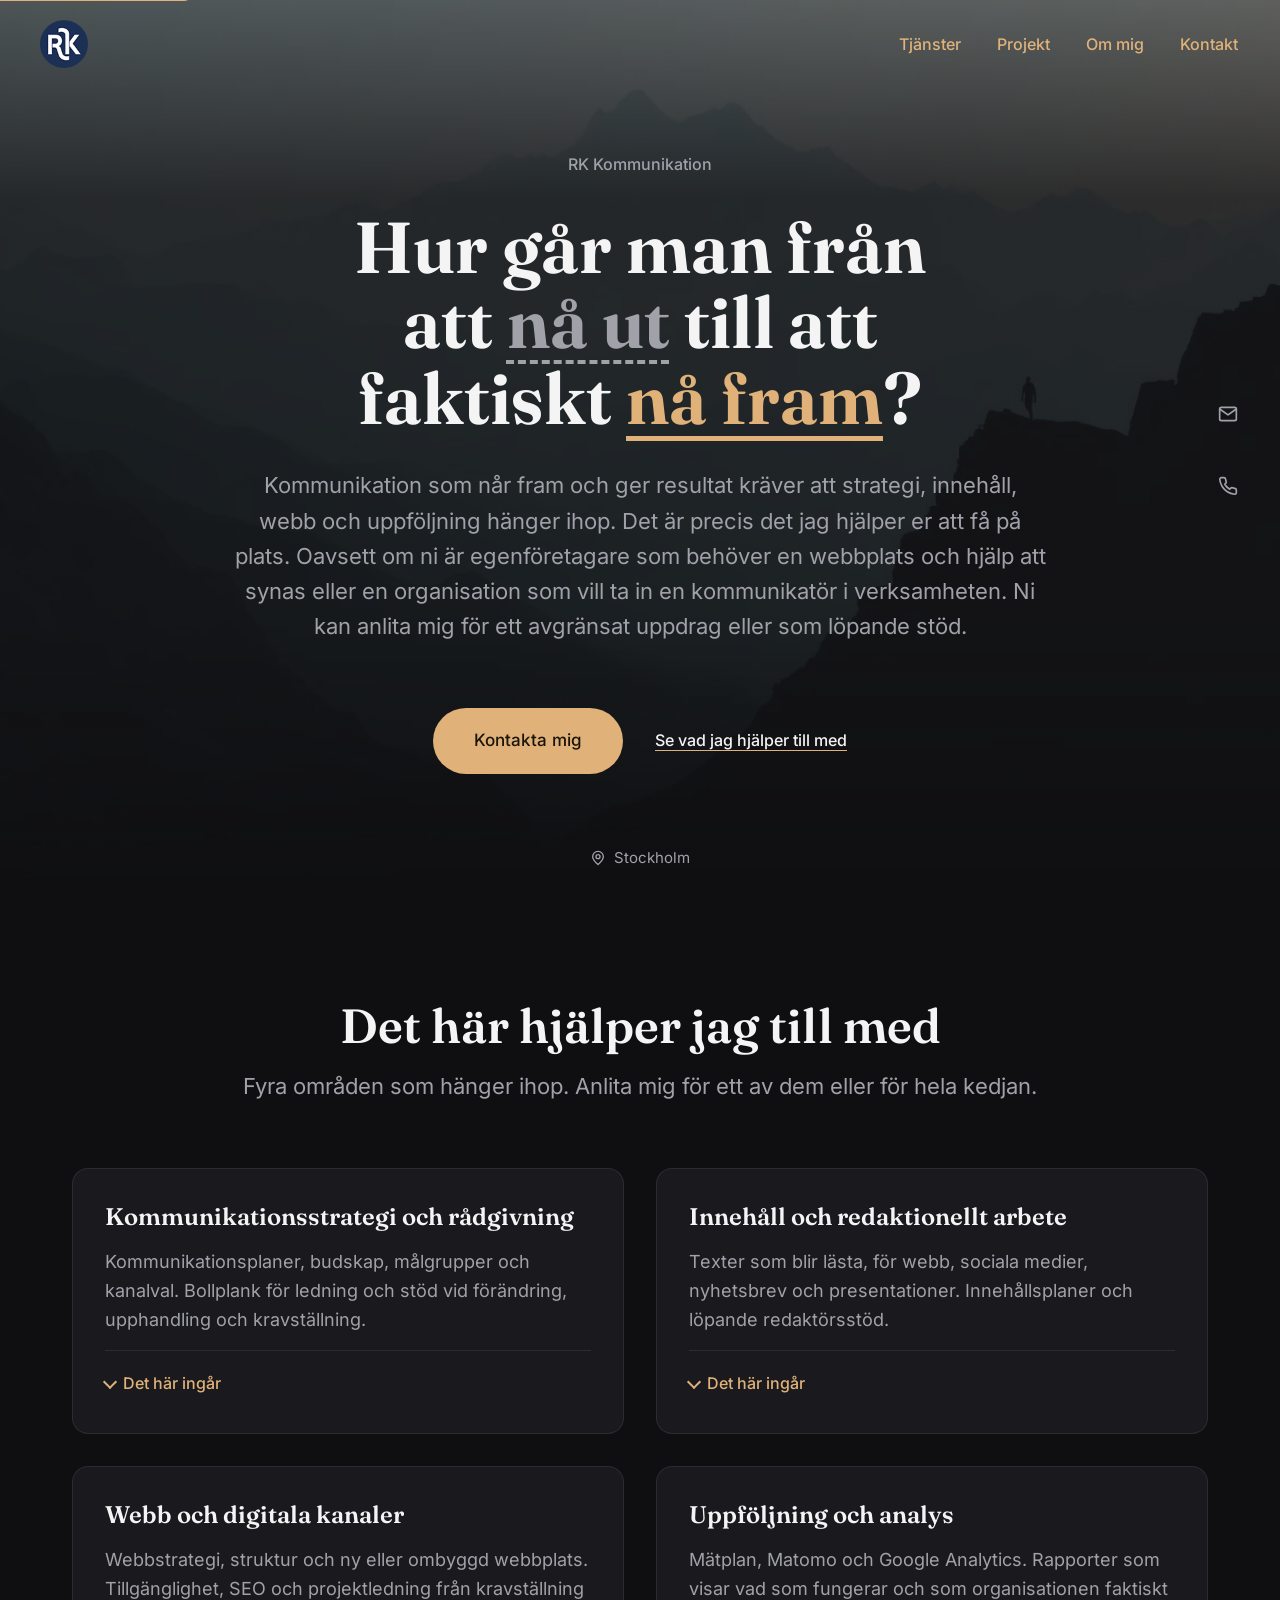
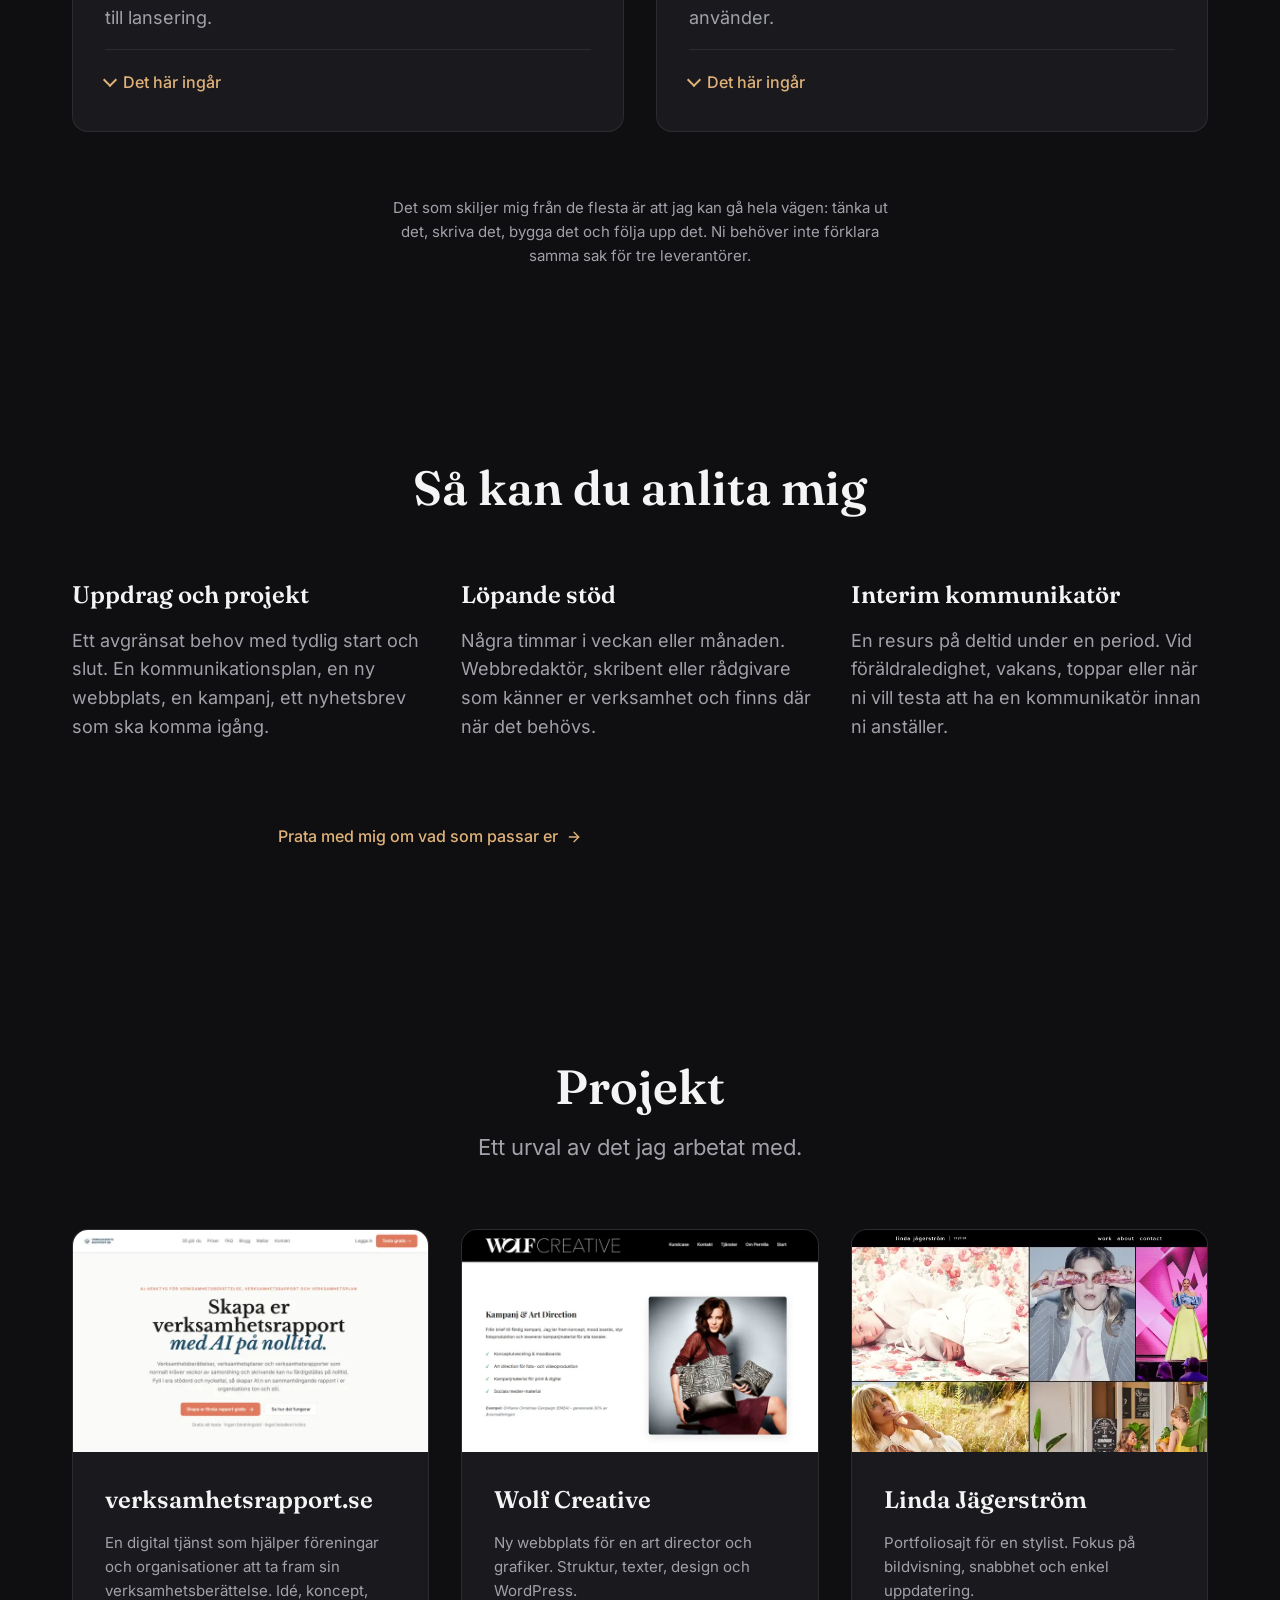
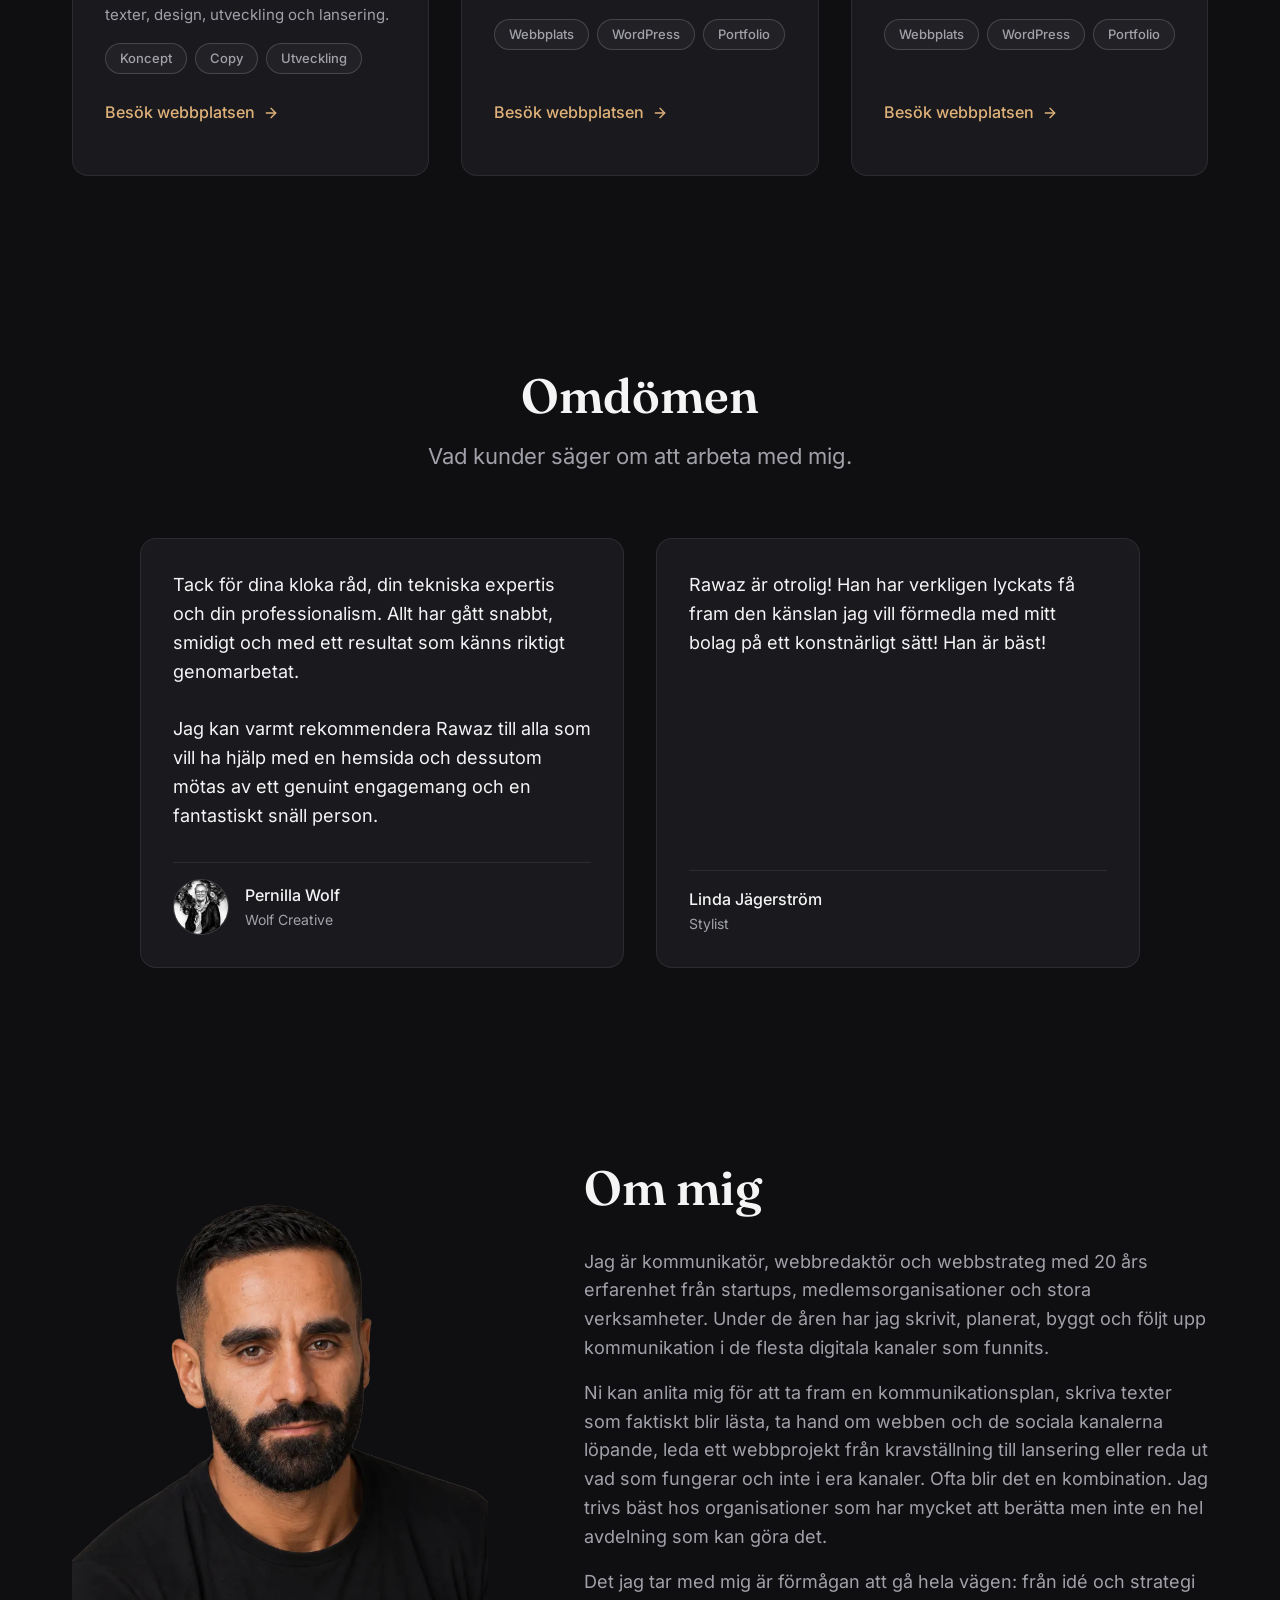
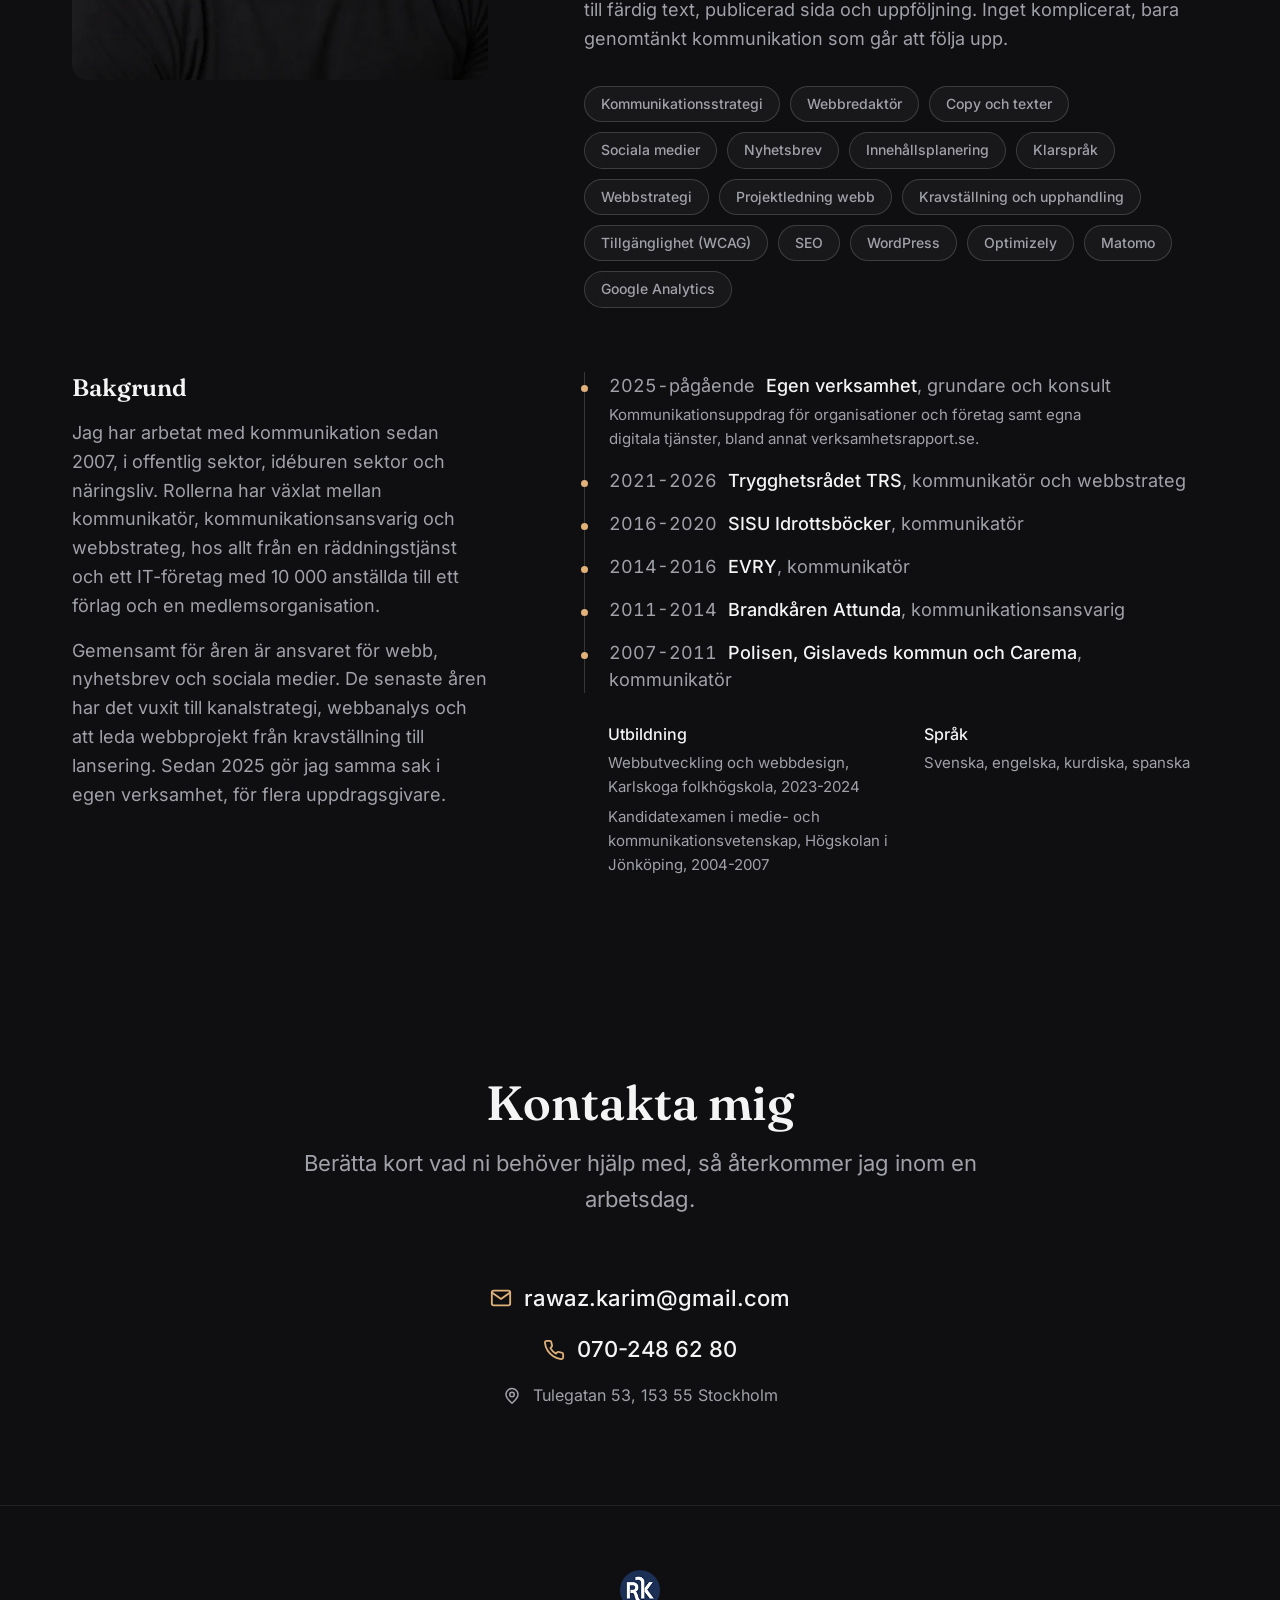
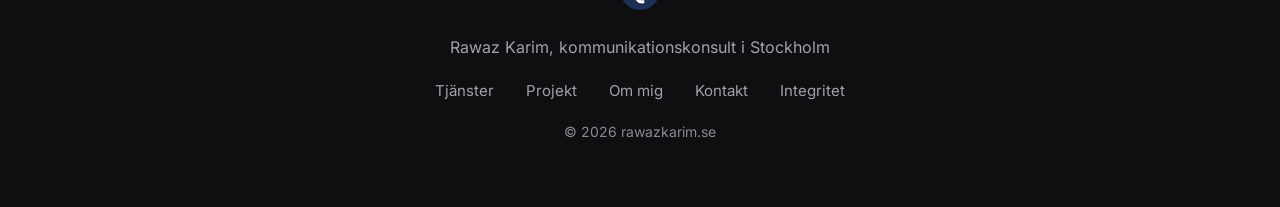
==== commit 54196106: "remove anteckningar in menus" ====
--- a/index.html
+++ b/index.html
@@ -94,7 +94,6 @@
 				</button>
 				<ul id="primary-menu" class="menu"><li id="menu-item-24" class="menu-item menu-item-type-custom menu-item-object-custom current-menu-item current_page_item menu-item-home menu-item-24"><a href="https://rawkar.github.io/#tjanster" aria-current="page">Tjänster</a></li>
 <li id="menu-item-25" class="menu-item menu-item-type-custom menu-item-object-custom current-menu-item current_page_item menu-item-home menu-item-25"><a href="https://rawkar.github.io/#projekt" aria-current="page">Projekt</a></li>
-<li id="menu-item-26" class="menu-item menu-item-type-post_type menu-item-object-page menu-item-26"><a href="https://rawkar.github.io/anteckningar/">Anteckningar</a></li>
 <li id="menu-item-27" class="menu-item menu-item-type-custom menu-item-object-custom current-menu-item current_page_item menu-item-home menu-item-27"><a href="https://rawkar.github.io/#om-mig" aria-current="page">Om mig</a></li>
 <li id="menu-item-28" class="menu-item menu-item-type-custom menu-item-object-custom current-menu-item current_page_item menu-item-home menu-item-28"><a href="https://rawkar.github.io/#kontakt" aria-current="page">Kontakt</a></li>
 </ul>			</nav>
@@ -556,8 +555,7 @@
 					<ul>
 						<li><a href="https://rawkar.github.io/#tjanster">Tjänster</a></li>
 						<li><a href="https://rawkar.github.io/#projekt">Projekt</a></li>
-						<li><a href="https://rawkar.github.io/anteckningar/">Anteckningar</a></li>
-						<li><a href="https://rawkar.github.io/#om-mig">Om mig</a></li>
+												<li><a href="https://rawkar.github.io/#om-mig">Om mig</a></li>
 						<li><a href="https://rawkar.github.io/#kontakt">Kontakt</a></li>
 						<li><a href="https://rawkar.github.io/integritet/">Integritet</a></li>
 					</ul>
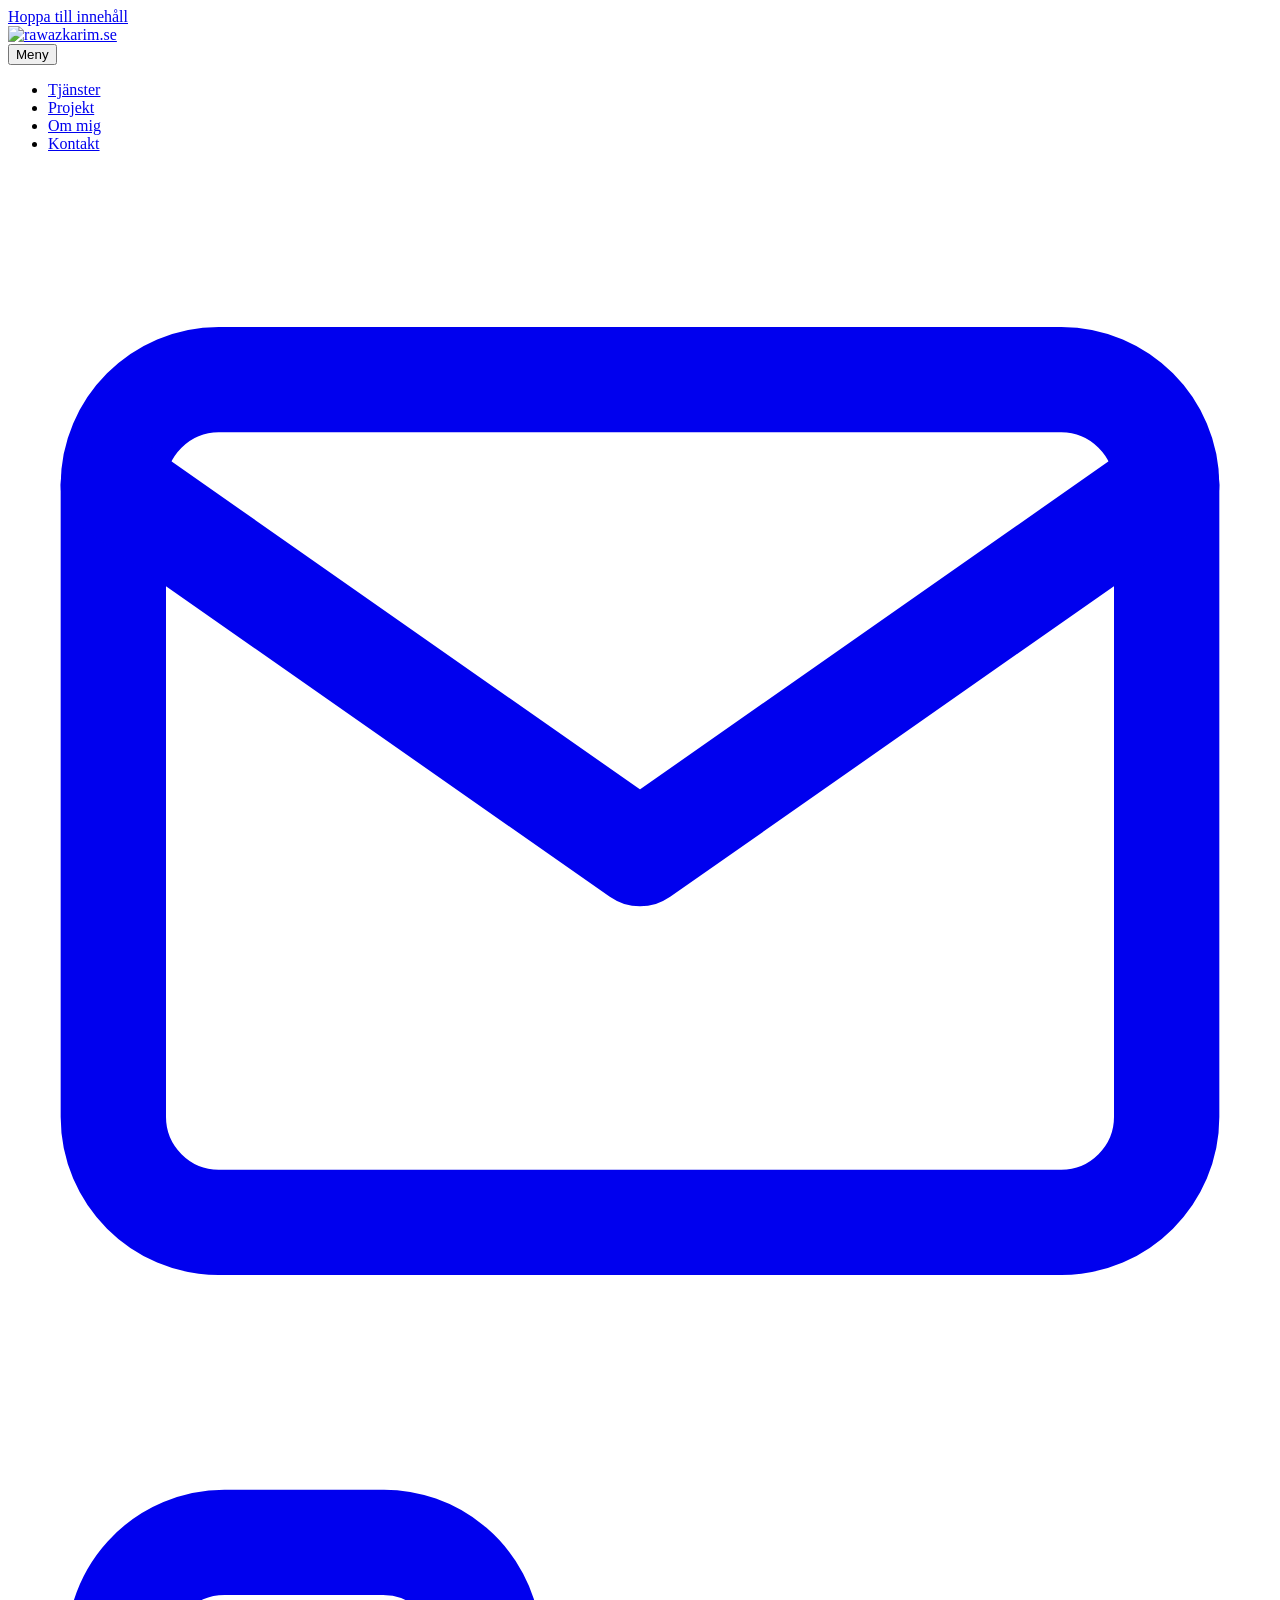
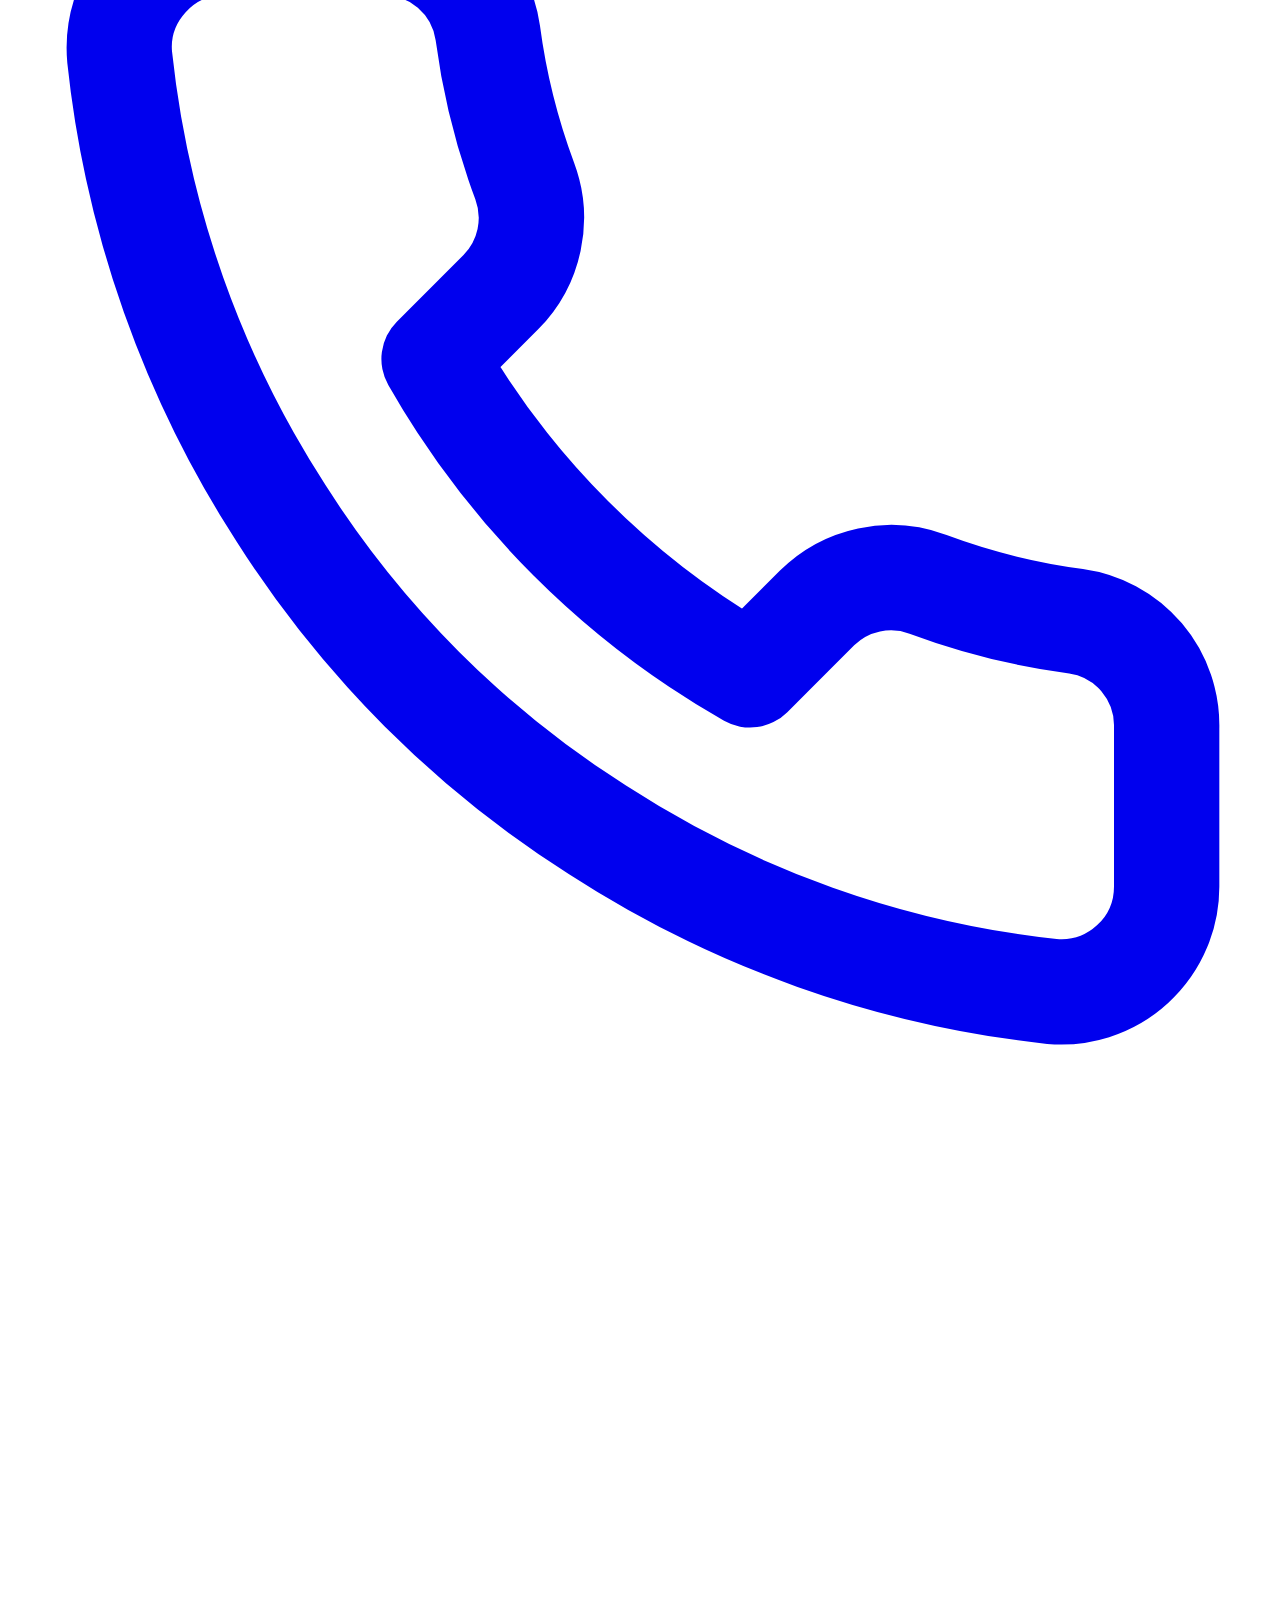
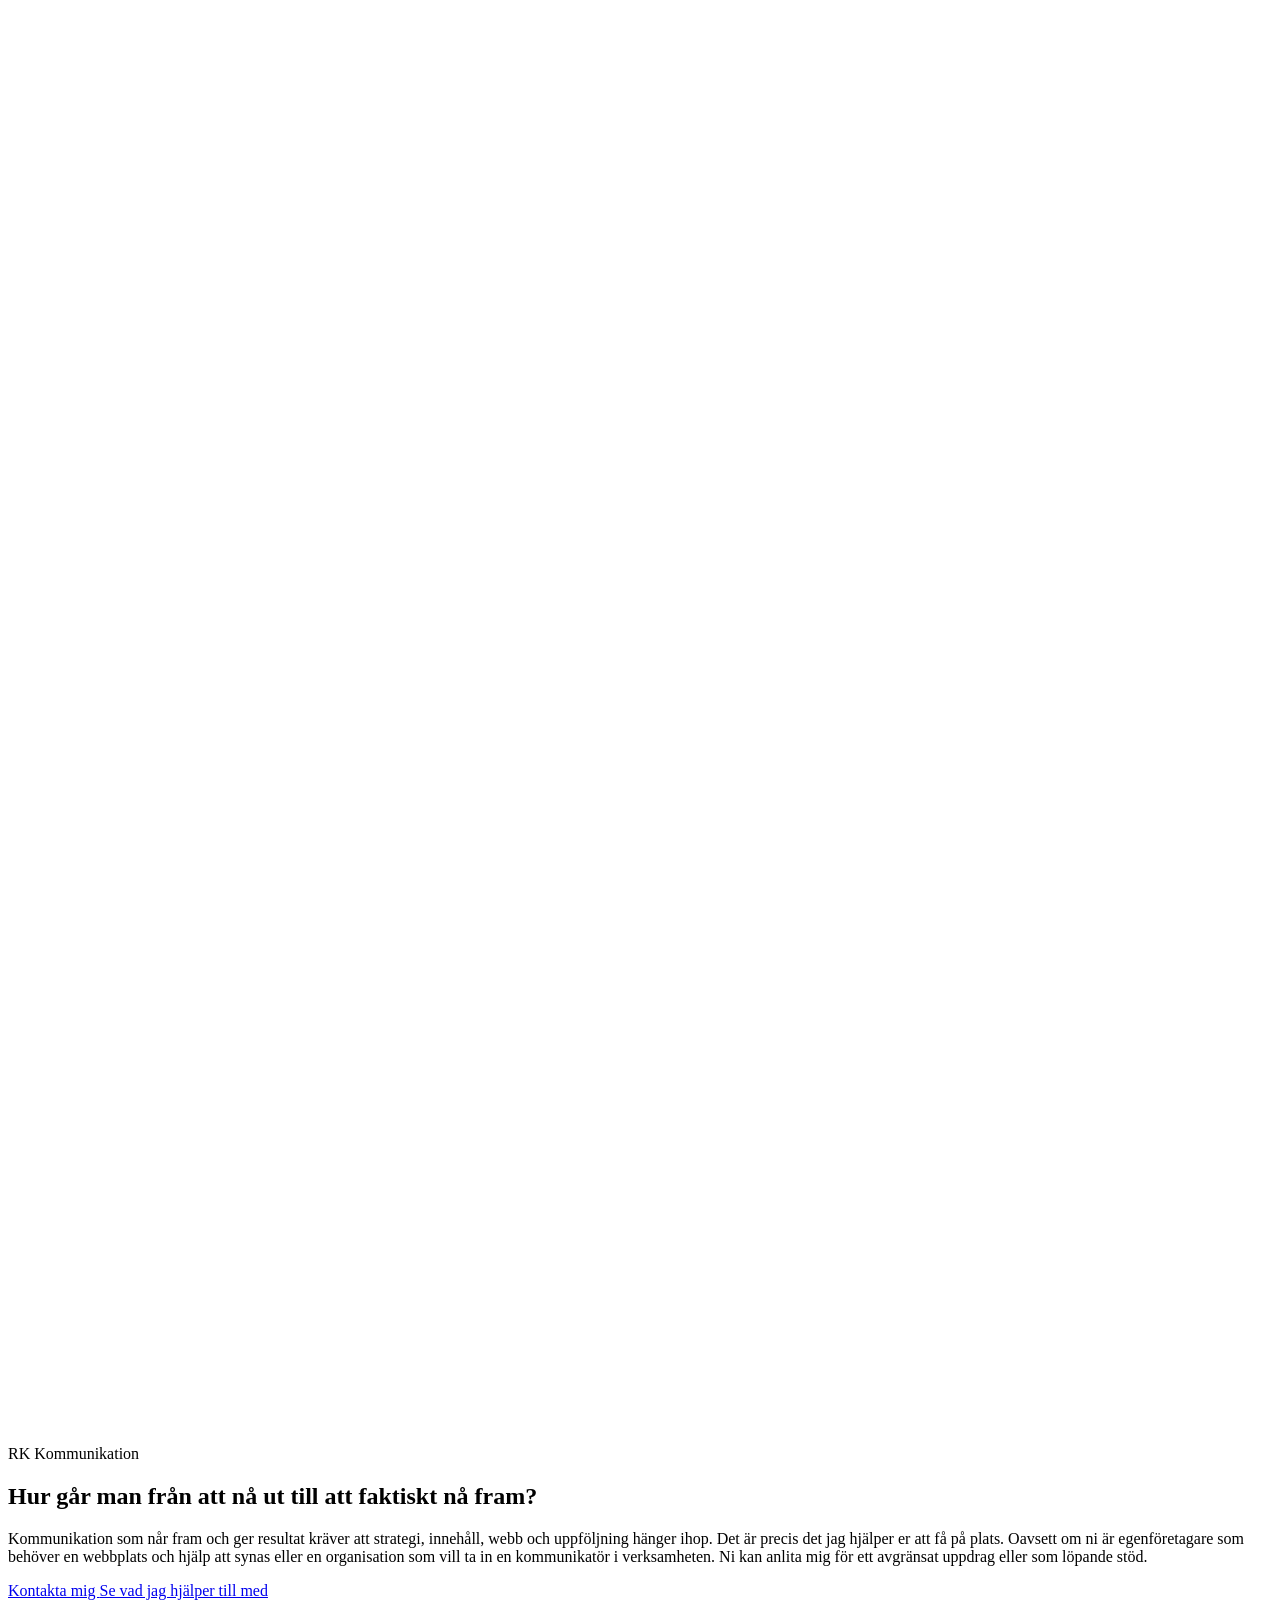
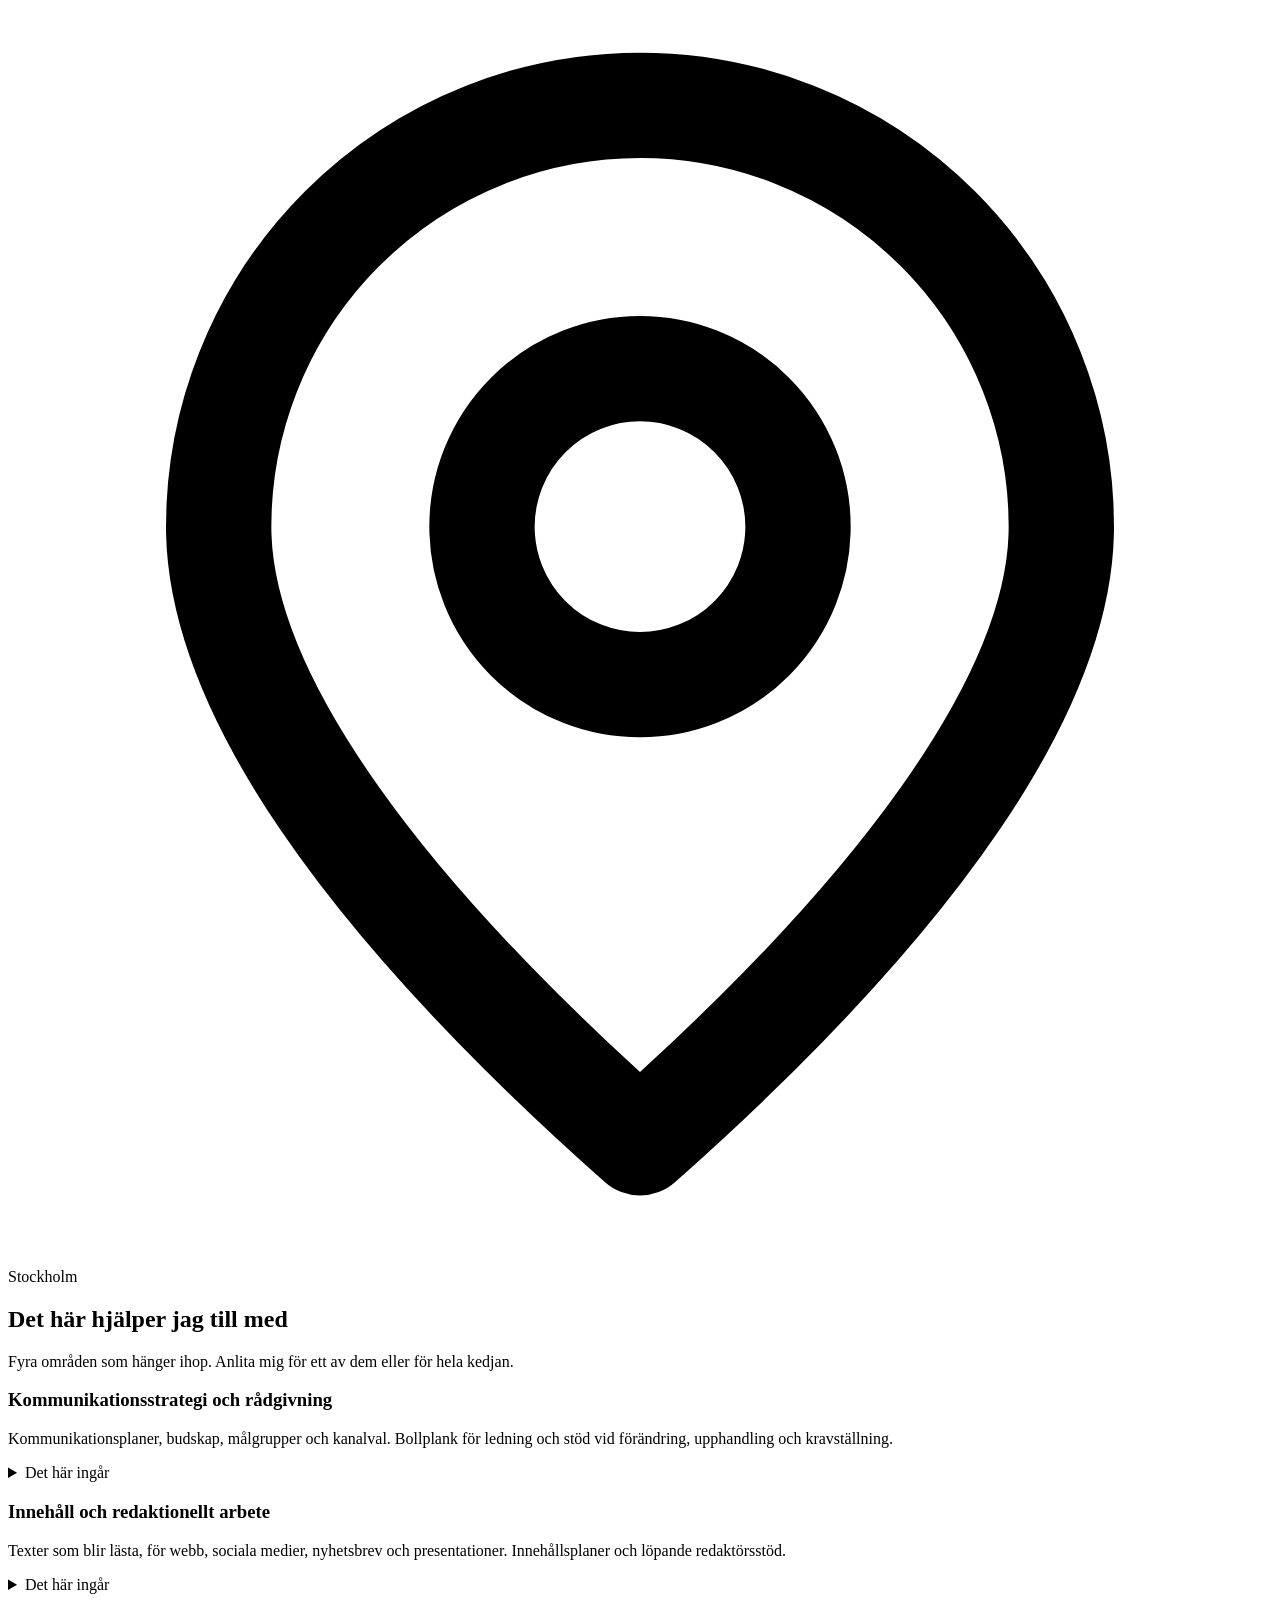
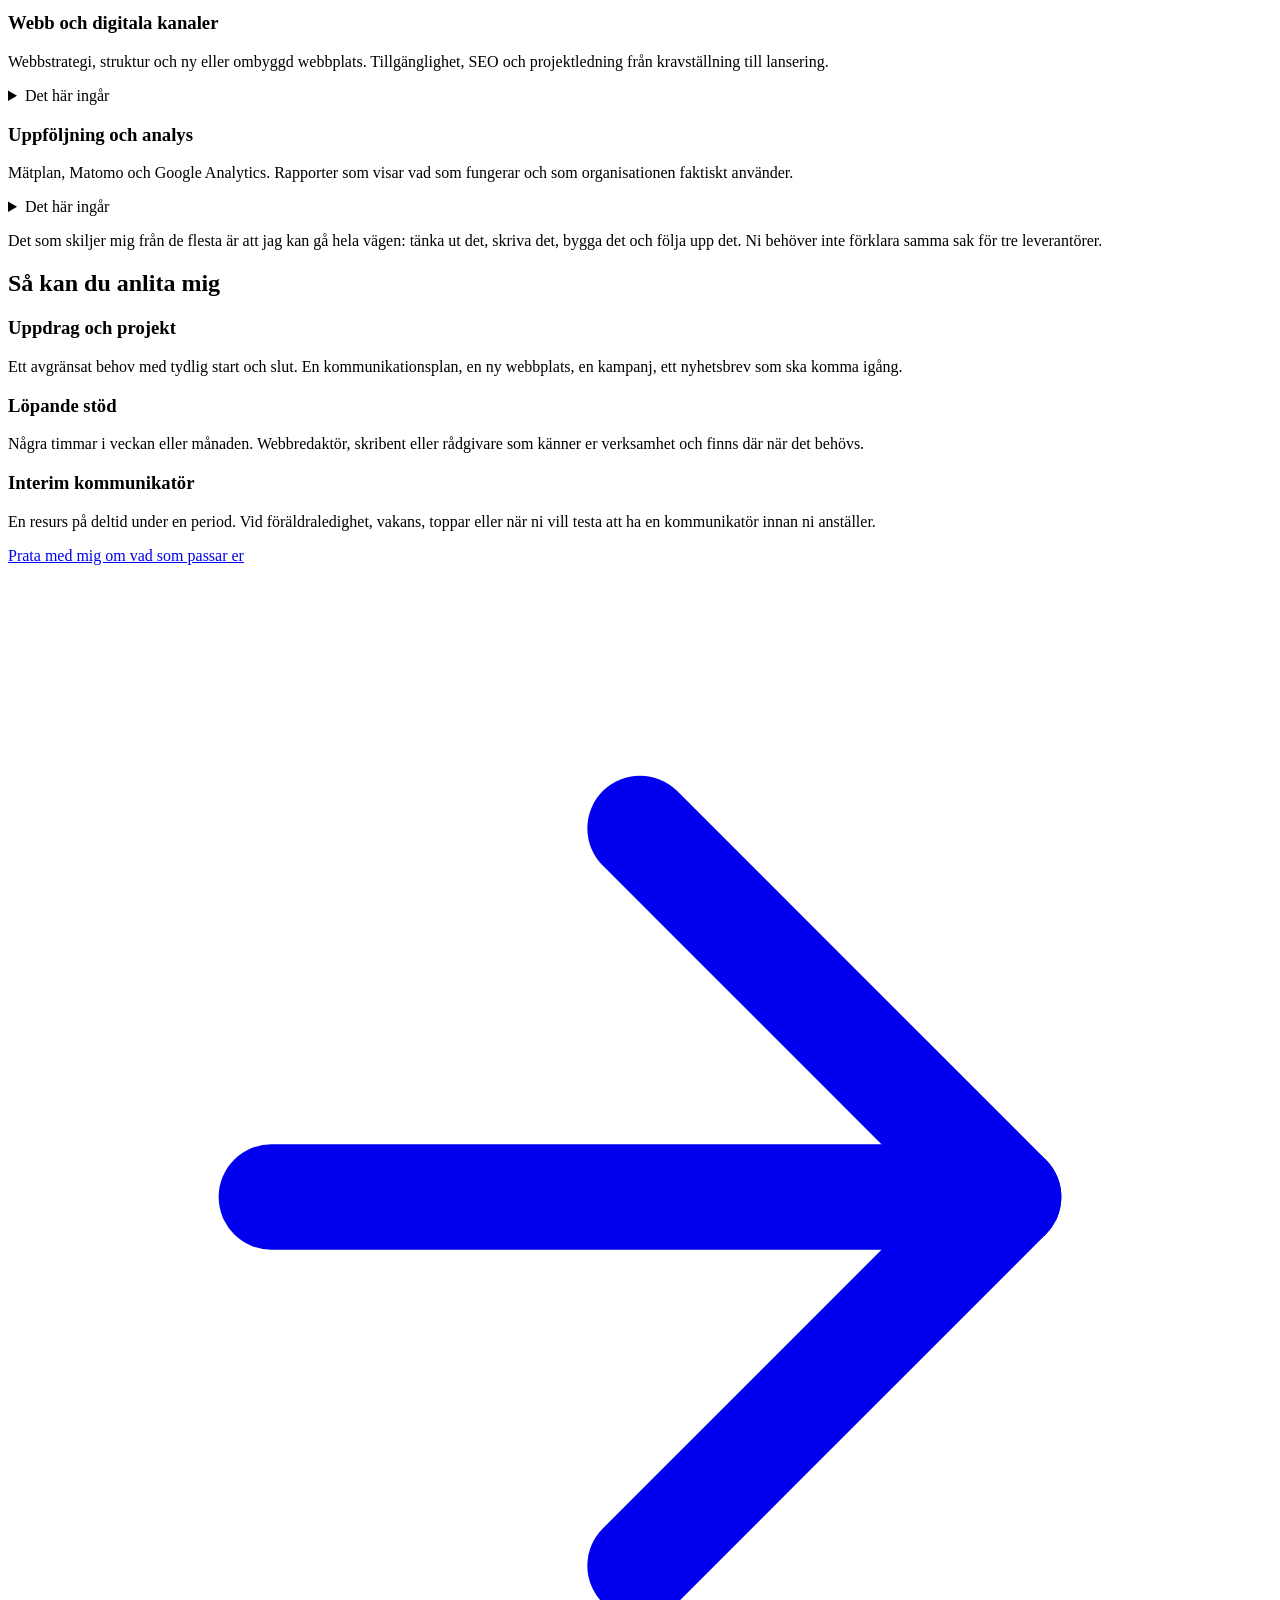
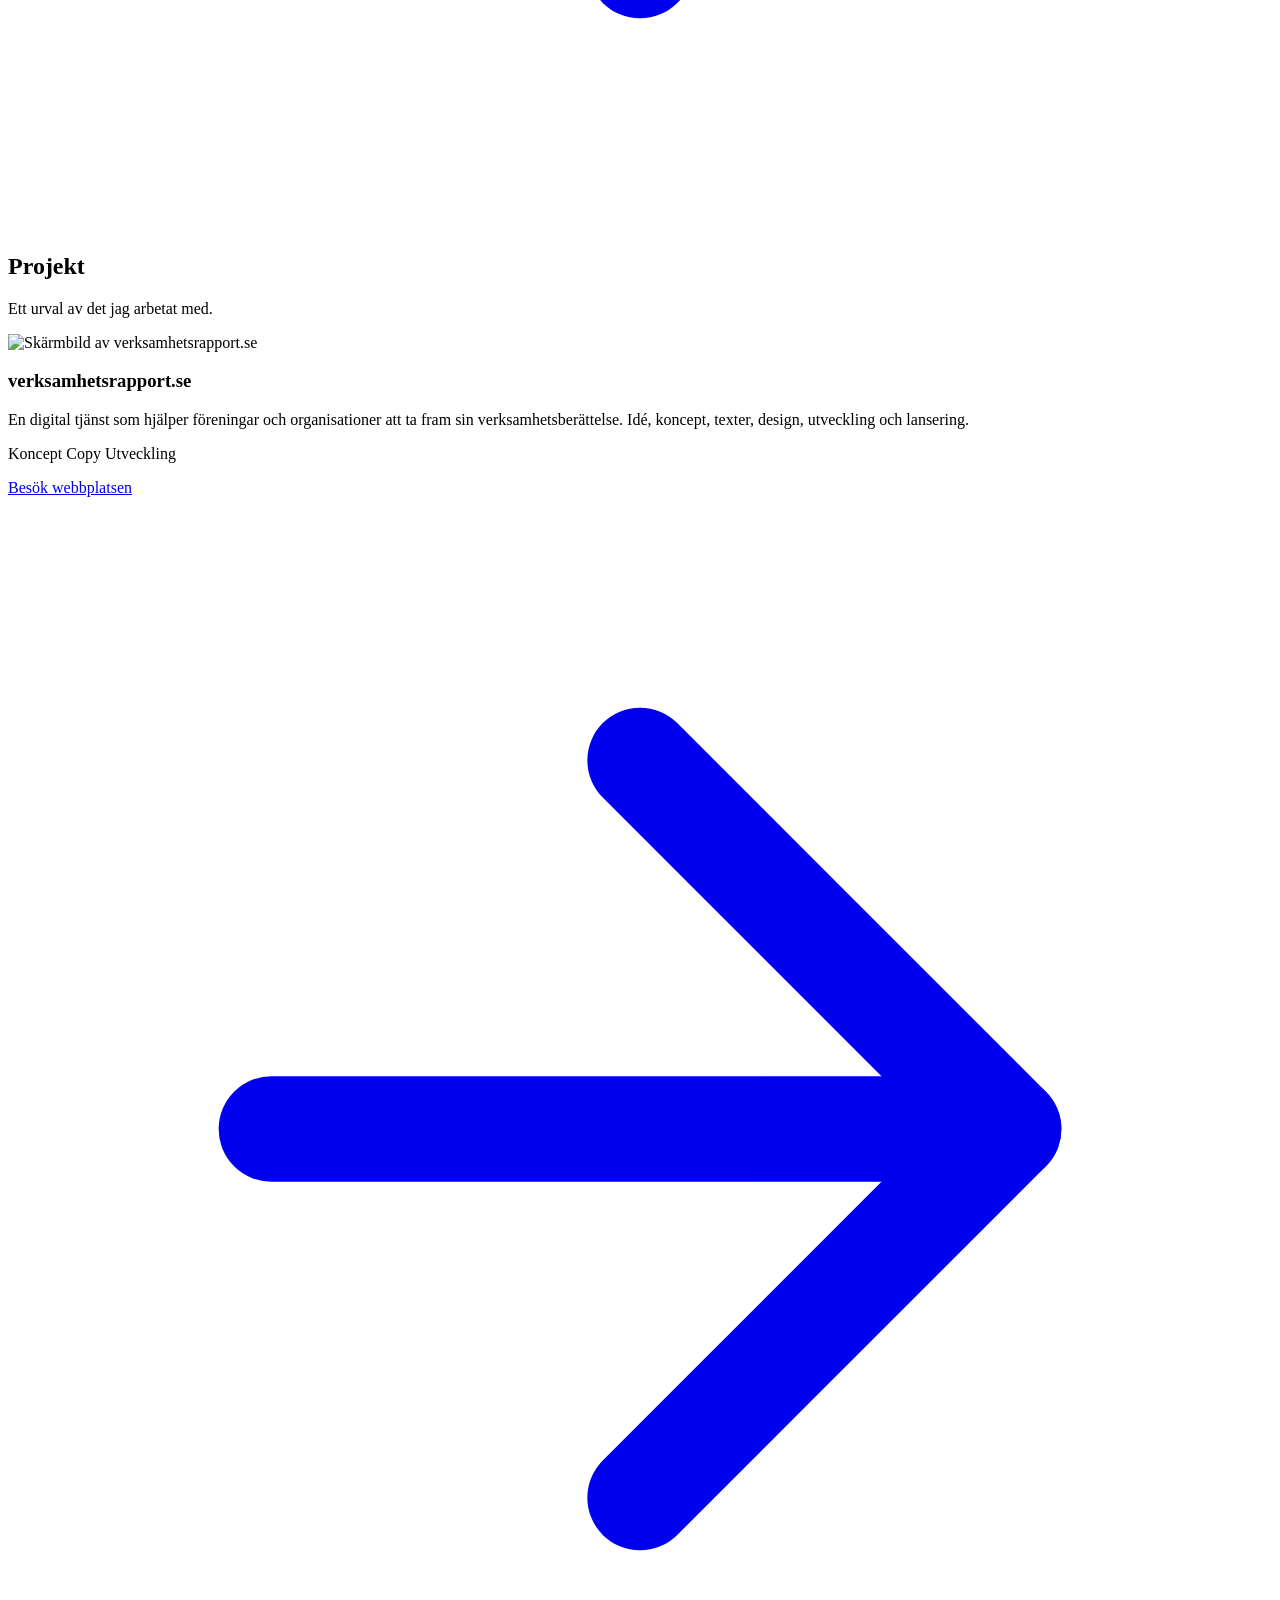
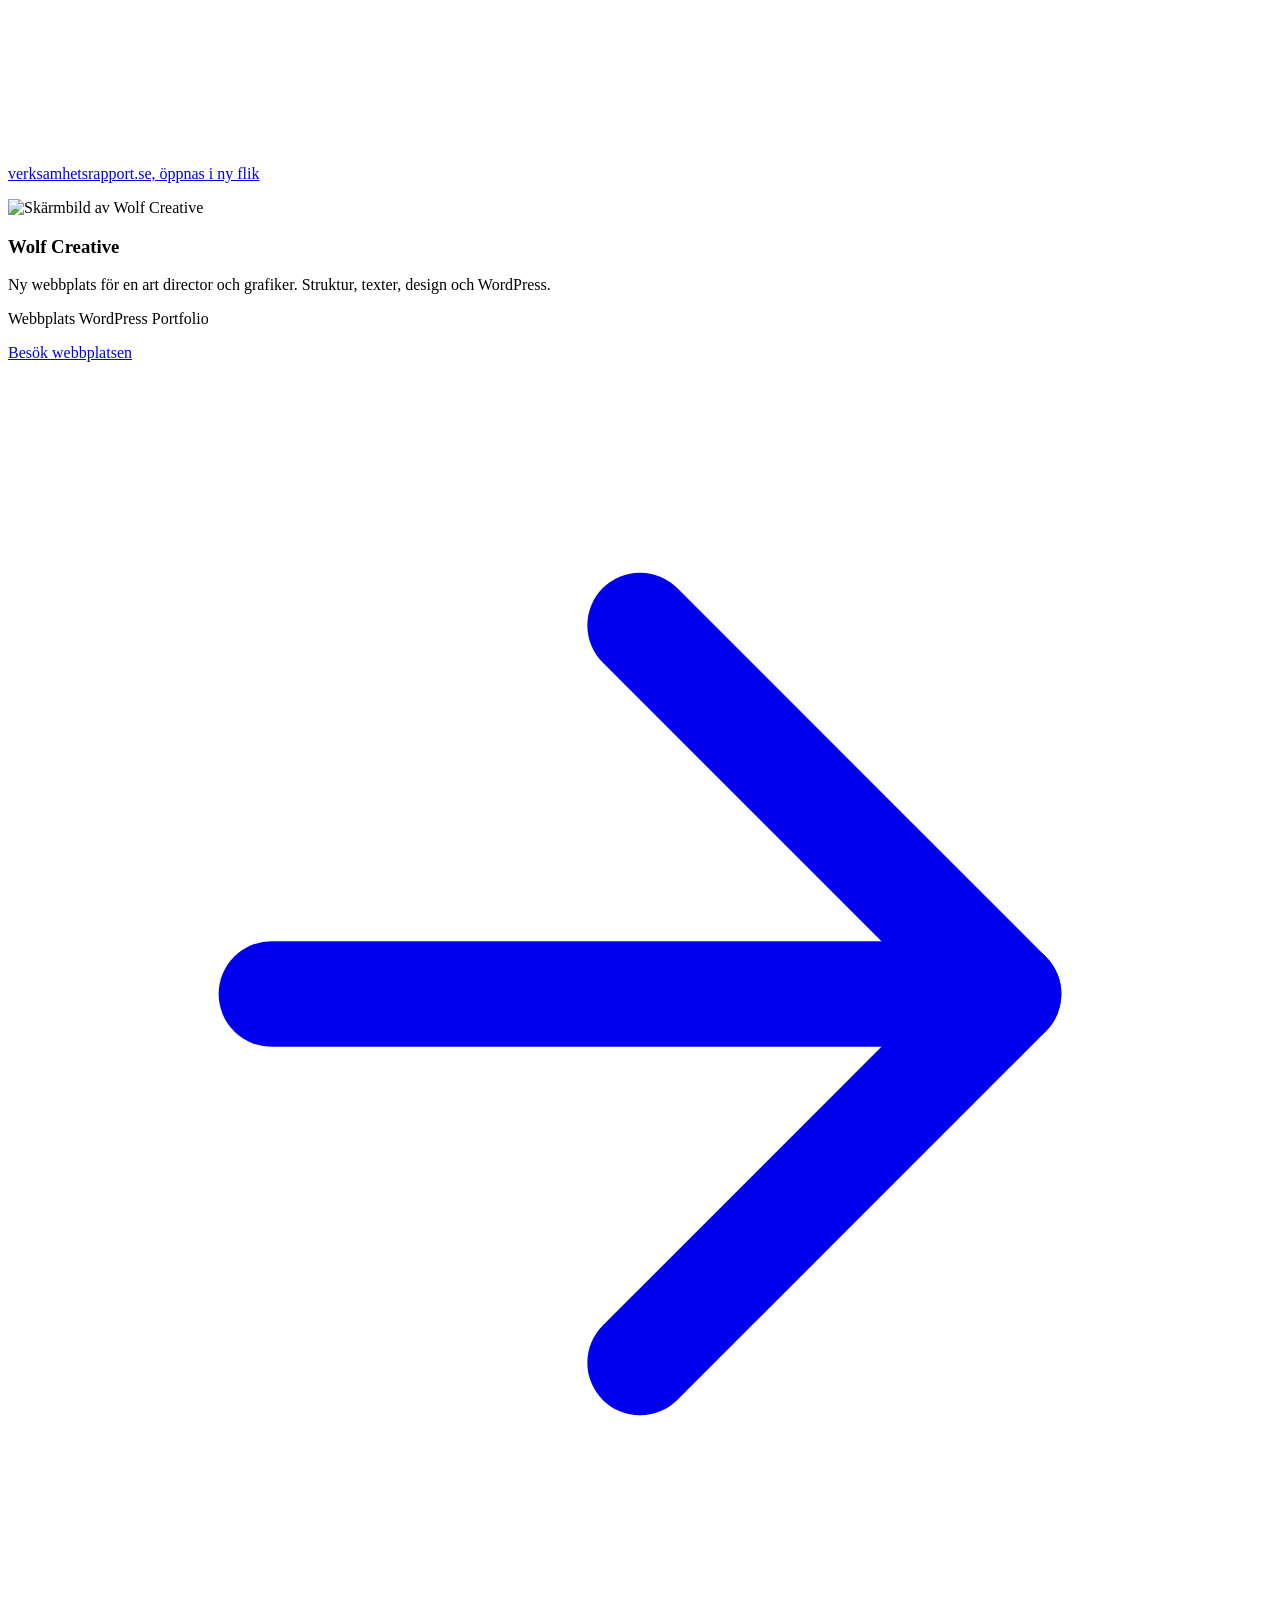
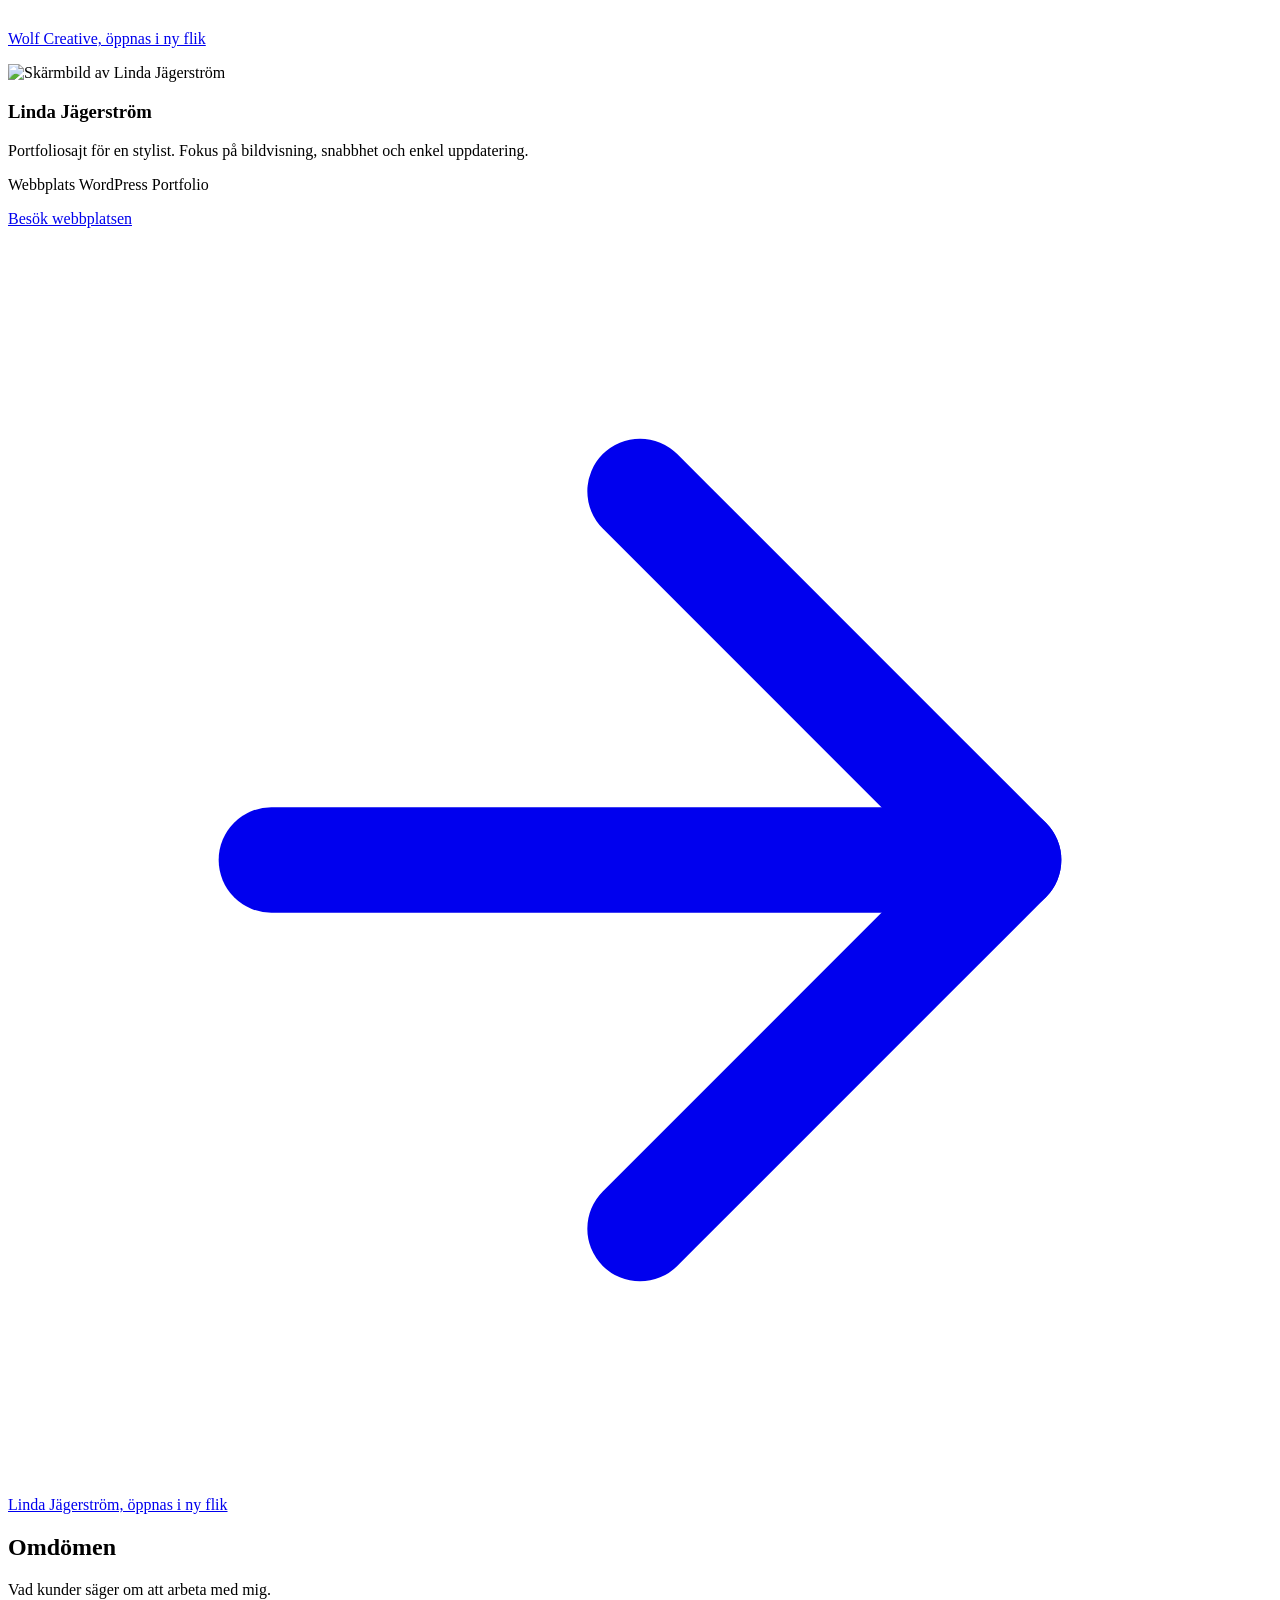
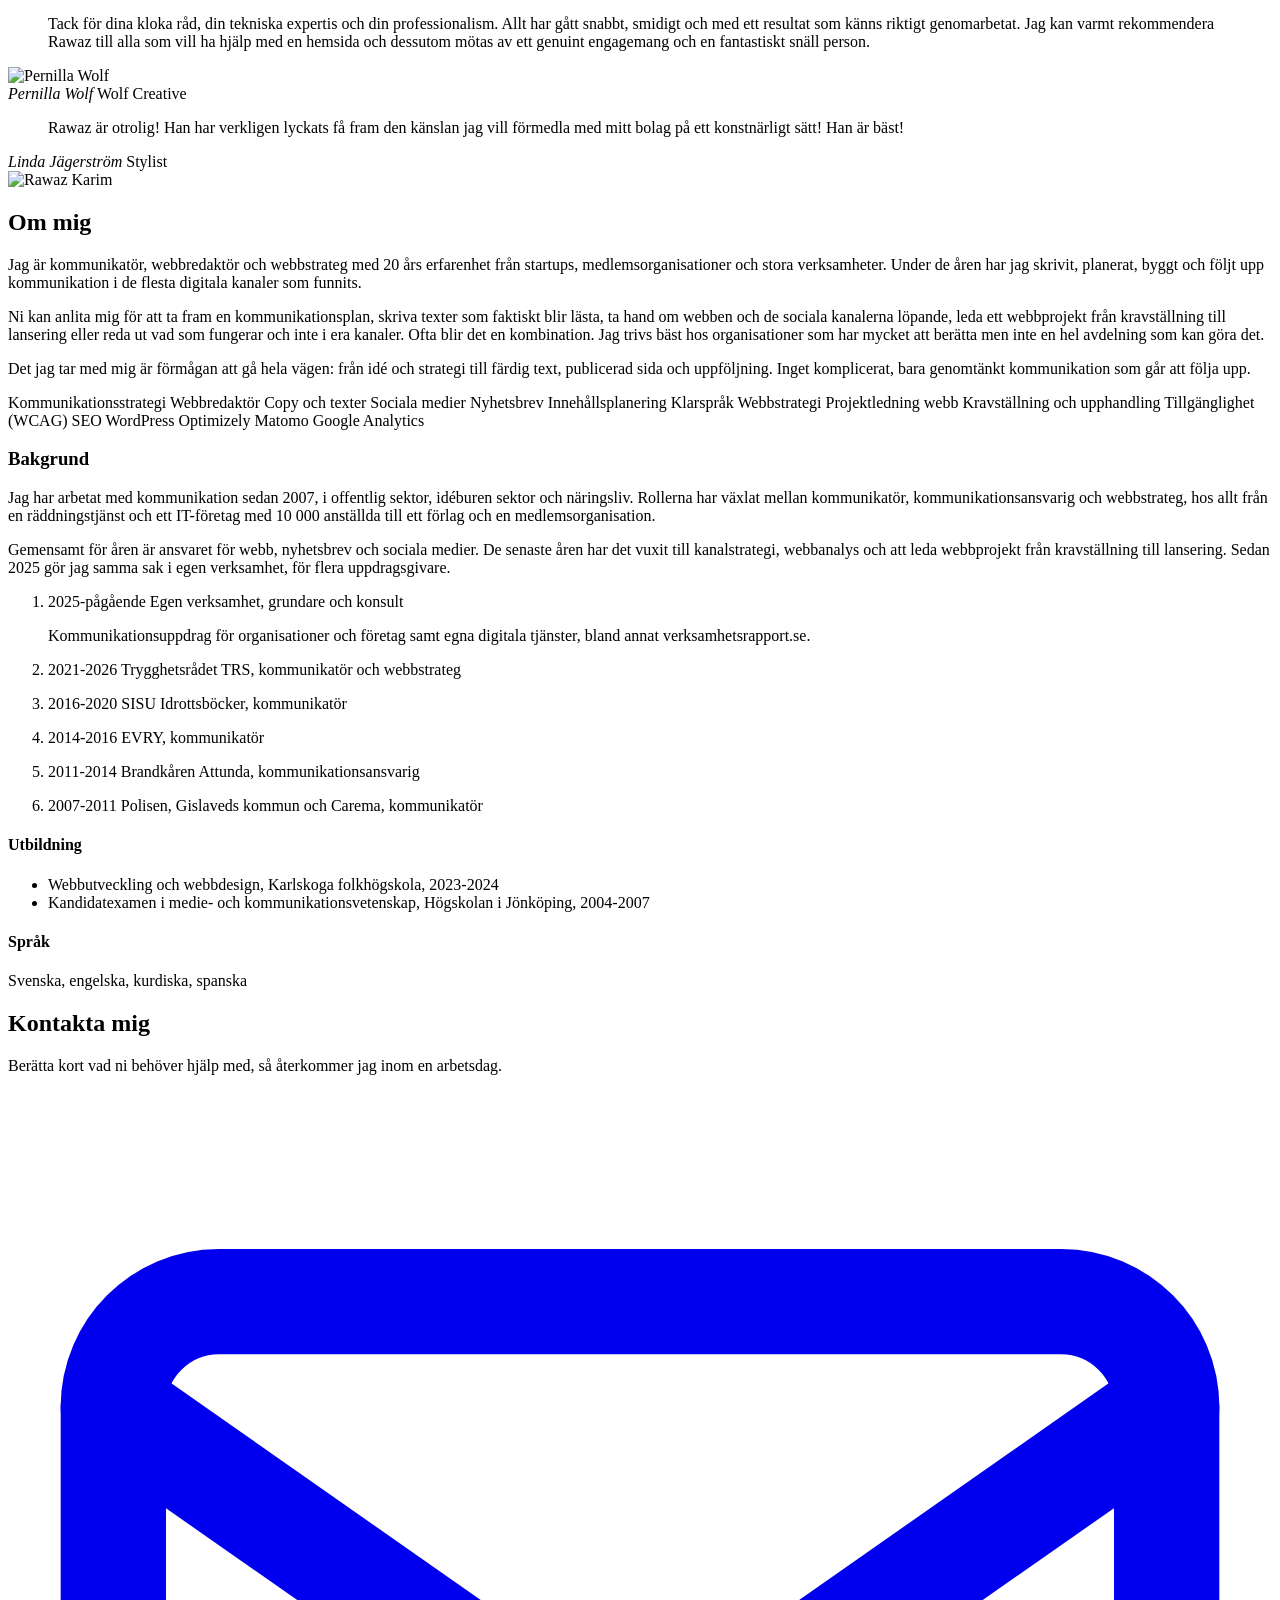
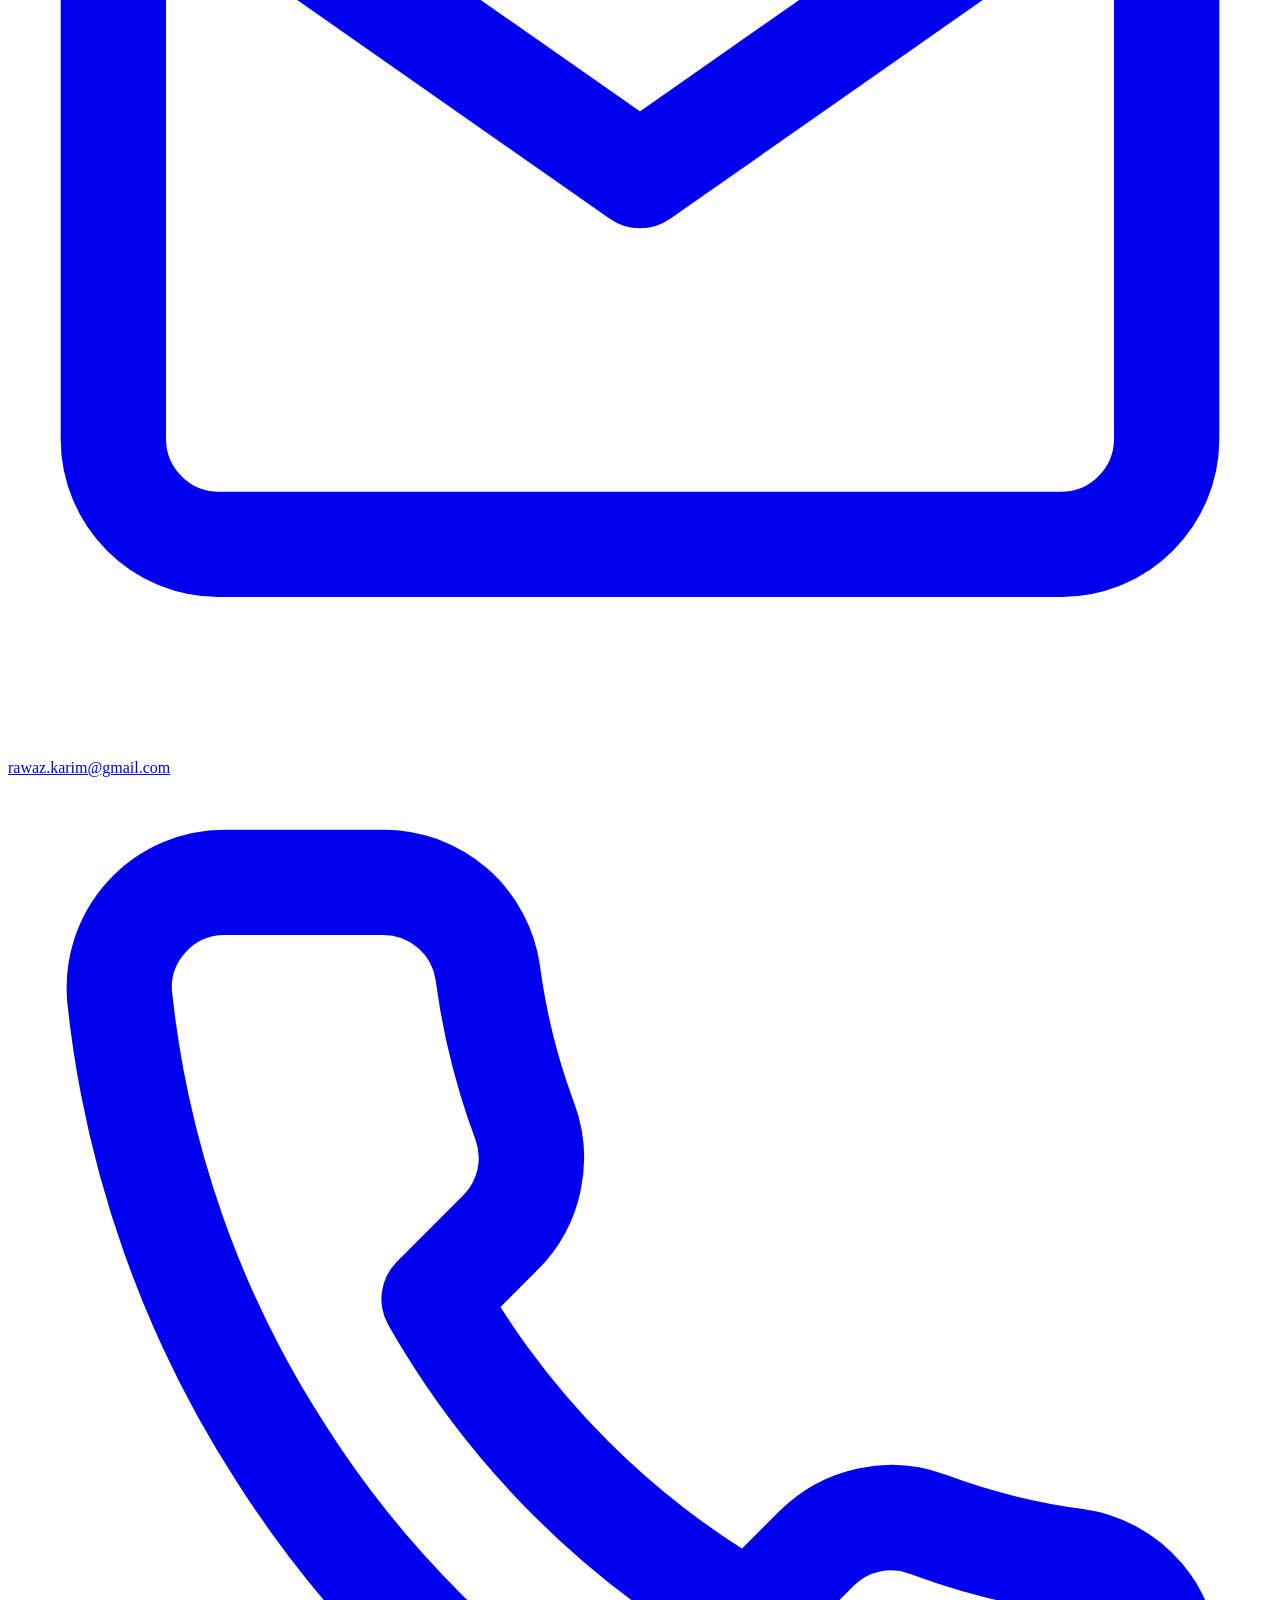
==== commit 0ff9418e: "Byt till egen domän" ====
--- a/index.html
+++ b/index.html
@@ -9,19 +9,19 @@
 	<style>img:is([sizes="auto" i], [sizes^="auto," i]) { contain-intrinsic-size: 3000px 1500px }</style>
 	<meta property="og:title" content="Start">
 <meta property="og:type" content="article">
-<meta property="og:url" content="https://rawkar.github.io/">
+<meta property="og:url" content="https://rkkommunikation.se/">
 <meta name="twitter:card" content="summary_large_image">
 <meta name="twitter:title" content="Start">
 <meta name="description" content="Kommunikationskonsult i Stockholm. Hjälper organisationer och företag med kommunikationsstrategi, innehåll, webb och uppföljning, som konsult, löpande stöd eller interim.">
 <meta property="og:title" content="Rawaz Karim, kommunikationskonsult i Stockholm">
 <meta property="og:description" content="Kommunikationskonsult i Stockholm. Hjälper organisationer och företag med kommunikationsstrategi, innehåll, webb och uppföljning, som konsult, löpande stöd eller interim.">
 <meta property="og:type" content="website">
-<meta property="og:url" content="https://rawkar.github.io/">
+<meta property="og:url" content="https://rkkommunikation.se/">
 <meta name="twitter:card" content="summary">
-<link rel="alternate" type="application/rss+xml" title="rawazkarim.se » Webbflöde" href="https://rawkar.github.io/feed/">
-<link rel="alternate" type="application/rss+xml" title="rawazkarim.se » Kommentarsflöde" href="https://rawkar.github.io/comments/feed/">
-<link rel="preload" href="https://rawkar.github.io/wp-content/themes/rawazkarim.se/assets/fonts/fraunces-latin-var.woff2" as="font" type="font/woff2" crossorigin>
-<link rel="preload" href="https://rawkar.github.io/wp-content/themes/rawazkarim.se/assets/fonts/inter-latin-var.woff2" as="font" type="font/woff2" crossorigin>
+<link rel="alternate" type="application/rss+xml" title="rawazkarim.se » Webbflöde" href="https://rkkommunikation.se/feed/">
+<link rel="alternate" type="application/rss+xml" title="rawazkarim.se » Kommentarsflöde" href="https://rkkommunikation.se/comments/feed/">
+<link rel="preload" href="https://rkkommunikation.se/wp-content/themes/rawazkarim.se/assets/fonts/fraunces-latin-var.woff2" as="font" type="font/woff2" crossorigin>
+<link rel="preload" href="https://rkkommunikation.se/wp-content/themes/rawazkarim.se/assets/fonts/inter-latin-var.woff2" as="font" type="font/woff2" crossorigin>
 <script type="application/ld+json">{
     "@context": "https://schema.org",
     "@type": "ProfessionalService",
@@ -40,7 +40,7 @@
         "Webb och digitala kanaler",
         "Uppföljning och analys"
     ],
-    "logo": "https://rawkar.github.io/wp-content/uploads/2025/11/cropped-logo.png"
+    "logo": "https://rkkommunikation.se/wp-content/uploads/2025/11/cropped-logo.png"
 }</script>
 <script type="application/ld+json">{
     "@context": "https://schema.org",
@@ -64,12 +64,12 @@
 /*! This file is auto-generated */
 .wp-block-button__link{color:#fff;background-color:#32373c;border-radius:9999px;box-shadow:none;text-decoration:none;padding:calc(.667em + 2px) calc(1.333em + 2px);font-size:1.125em}.wp-block-file__button{background:#32373c;color:#fff;text-decoration:none}
 </style>
-<link rel="stylesheet" id="rawaz-main-style-css" href="https://rawkar.github.io/wp-content/themes/rawazkarim.se/assets/css/main.css?ver=2.0.0" media="all">
-<link rel="canonical" href="https://rawkar.github.io/">
-<link rel="icon" href="https://rawkar.github.io/wp-content/uploads/2025/11/cropped-logo.png" sizes="32x32">
-<link rel="icon" href="https://rawkar.github.io/wp-content/uploads/2025/11/cropped-logo.png" sizes="192x192">
-<link rel="apple-touch-icon" href="https://rawkar.github.io/wp-content/uploads/2025/11/cropped-logo.png">
-<meta name="msapplication-TileImage" content="https://rawkar.github.io/wp-content/uploads/2025/11/cropped-logo.png">
+<link rel="stylesheet" id="rawaz-main-style-css" href="https://rkkommunikation.se/wp-content/themes/rawazkarim.se/assets/css/main.css?ver=2.0.0" media="all">
+<link rel="canonical" href="https://rkkommunikation.se/">
+<link rel="icon" href="https://rkkommunikation.se/wp-content/uploads/2025/11/cropped-logo.png" sizes="32x32">
+<link rel="icon" href="https://rkkommunikation.se/wp-content/uploads/2025/11/cropped-logo.png" sizes="192x192">
+<link rel="apple-touch-icon" href="https://rkkommunikation.se/wp-content/uploads/2025/11/cropped-logo.png">
+<meta name="msapplication-TileImage" content="https://rkkommunikation.se/wp-content/uploads/2025/11/cropped-logo.png">
 </head>
 
 <body class="home wp-singular page-template-default page page-id-18 wp-custom-logo wp-embed-responsive wp-theme-rawazkarimse">
@@ -81,8 +81,8 @@
 		<div class="site-header-inner">
 			<!-- Logo - Left -->
 			<div class="site-logo">
-				<a href="https://rawkar.github.io/" rel="home">
-					<img src="https://rawkar.github.io/wp-content/themes/rawazkarim.se/assets/logo/logo.png" alt="rawazkarim.se" class="site-logo__image" width="72" height="72">
+				<a href="https://rkkommunikation.se/" rel="home">
+					<img src="https://rkkommunikation.se/wp-content/themes/rawazkarim.se/assets/logo/logo.png" alt="rawazkarim.se" class="site-logo__image" width="72" height="72">
 				</a>
 			</div>
 
@@ -92,10 +92,10 @@
 					<span class="screen-reader-text">Meny</span>
 					<span class="menu-icon"></span>
 				</button>
-				<ul id="primary-menu" class="menu"><li id="menu-item-24" class="menu-item menu-item-type-custom menu-item-object-custom current-menu-item current_page_item menu-item-home menu-item-24"><a href="https://rawkar.github.io/#tjanster" aria-current="page">Tjänster</a></li>
-<li id="menu-item-25" class="menu-item menu-item-type-custom menu-item-object-custom current-menu-item current_page_item menu-item-home menu-item-25"><a href="https://rawkar.github.io/#projekt" aria-current="page">Projekt</a></li>
-<li id="menu-item-27" class="menu-item menu-item-type-custom menu-item-object-custom current-menu-item current_page_item menu-item-home menu-item-27"><a href="https://rawkar.github.io/#om-mig" aria-current="page">Om mig</a></li>
-<li id="menu-item-28" class="menu-item menu-item-type-custom menu-item-object-custom current-menu-item current_page_item menu-item-home menu-item-28"><a href="https://rawkar.github.io/#kontakt" aria-current="page">Kontakt</a></li>
+				<ul id="primary-menu" class="menu"><li id="menu-item-24" class="menu-item menu-item-type-custom menu-item-object-custom current-menu-item current_page_item menu-item-home menu-item-24"><a href="https://rkkommunikation.se/#tjanster" aria-current="page">Tjänster</a></li>
+<li id="menu-item-25" class="menu-item menu-item-type-custom menu-item-object-custom current-menu-item current_page_item menu-item-home menu-item-25"><a href="https://rkkommunikation.se/#projekt" aria-current="page">Projekt</a></li>
+<li id="menu-item-27" class="menu-item menu-item-type-custom menu-item-object-custom current-menu-item current_page_item menu-item-home menu-item-27"><a href="https://rkkommunikation.se/#om-mig" aria-current="page">Om mig</a></li>
+<li id="menu-item-28" class="menu-item menu-item-type-custom menu-item-object-custom current-menu-item current_page_item menu-item-home menu-item-28"><a href="https://rkkommunikation.se/#kontakt" aria-current="page">Kontakt</a></li>
 </ul>			</nav>
 		</div>
 	</header>
@@ -122,7 +122,7 @@
 <section id="hem" class="hero">
 	<!-- Background Image with Parallax -->
 	<div class="hero__background" data-parallax="0.3">
-		<img src="https://rawkar.github.io/wp-content/themes/rawazkarim.se/assets/images/hero-1920.webp" srcset="https://rawkar.github.io/wp-content/themes/rawazkarim.se/assets/images/hero-800.webp 800w, https://rawkar.github.io/wp-content/themes/rawazkarim.se/assets/images/hero-1280.webp 1280w, https://rawkar.github.io/wp-content/themes/rawazkarim.se/assets/images/hero-1920.webp 1920w" sizes="100vw" width="1920" height="1920" alt="" loading="eager" fetchpriority="high">
+		<img src="https://rkkommunikation.se/wp-content/themes/rawazkarim.se/assets/images/hero-1920.webp" srcset="https://rkkommunikation.se/wp-content/themes/rawazkarim.se/assets/images/hero-800.webp 800w, https://rkkommunikation.se/wp-content/themes/rawazkarim.se/assets/images/hero-1280.webp 1280w, https://rkkommunikation.se/wp-content/themes/rawazkarim.se/assets/images/hero-1920.webp 1920w" sizes="100vw" width="1920" height="1920" alt="" loading="eager" fetchpriority="high">
 	</div>
 
 	<!-- Gradient Overlay -->
@@ -283,7 +283,7 @@
 		<div class="portfolio__grid">
 							<article class="portfolio-card" data-animate="fade-up" data-animate-delay="100">
 					<div class="portfolio-card__image-wrapper">
-													<img src="https://rawkar.github.io/wp-content/themes/rawazkarim.se/assets/Portfolio-bilder/verksamhetsrapport-1200.webp" srcset="https://rawkar.github.io/wp-content/themes/rawazkarim.se/assets/Portfolio-bilder/verksamhetsrapport-800.webp 800w, https://rawkar.github.io/wp-content/themes/rawazkarim.se/assets/Portfolio-bilder/verksamhetsrapport-1200.webp 1200w" sizes="(max-width: 768px) 100vw, 33vw" width="1200" height="702" alt="Skärmbild av verksamhetsrapport.se" class="portfolio-card__image" loading="lazy">
+													<img src="https://rkkommunikation.se/wp-content/themes/rawazkarim.se/assets/Portfolio-bilder/verksamhetsrapport-1200.webp" srcset="https://rkkommunikation.se/wp-content/themes/rawazkarim.se/assets/Portfolio-bilder/verksamhetsrapport-800.webp 800w, https://rkkommunikation.se/wp-content/themes/rawazkarim.se/assets/Portfolio-bilder/verksamhetsrapport-1200.webp 1200w" sizes="(max-width: 768px) 100vw, 33vw" width="1200" height="702" alt="Skärmbild av verksamhetsrapport.se" class="portfolio-card__image" loading="lazy">
 											</div>
 					<div class="portfolio-card__content">
 						<h3 class="portfolio-card__title">verksamhetsrapport.se</h3>
@@ -306,7 +306,7 @@
 				</article>
 								<article class="portfolio-card" data-animate="fade-up" data-animate-delay="200">
 					<div class="portfolio-card__image-wrapper">
-													<img src="https://rawkar.github.io/wp-content/themes/rawazkarim.se/assets/Portfolio-bilder/wolf-creative-1200.webp" srcset="https://rawkar.github.io/wp-content/themes/rawazkarim.se/assets/Portfolio-bilder/wolf-creative-800.webp 800w, https://rawkar.github.io/wp-content/themes/rawazkarim.se/assets/Portfolio-bilder/wolf-creative-1200.webp 1200w" sizes="(max-width: 768px) 100vw, 33vw" width="1200" height="744" alt="Skärmbild av Wolf Creative" class="portfolio-card__image" loading="lazy">
+													<img src="https://rkkommunikation.se/wp-content/themes/rawazkarim.se/assets/Portfolio-bilder/wolf-creative-1200.webp" srcset="https://rkkommunikation.se/wp-content/themes/rawazkarim.se/assets/Portfolio-bilder/wolf-creative-800.webp 800w, https://rkkommunikation.se/wp-content/themes/rawazkarim.se/assets/Portfolio-bilder/wolf-creative-1200.webp 1200w" sizes="(max-width: 768px) 100vw, 33vw" width="1200" height="744" alt="Skärmbild av Wolf Creative" class="portfolio-card__image" loading="lazy">
 											</div>
 					<div class="portfolio-card__content">
 						<h3 class="portfolio-card__title">Wolf Creative</h3>
@@ -329,7 +329,7 @@
 				</article>
 								<article class="portfolio-card" data-animate="fade-up" data-animate-delay="300">
 					<div class="portfolio-card__image-wrapper">
-													<img src="https://rawkar.github.io/wp-content/themes/rawazkarim.se/assets/Portfolio-bilder/linda-1200.webp" srcset="https://rawkar.github.io/wp-content/themes/rawazkarim.se/assets/Portfolio-bilder/linda-800.webp 800w, https://rawkar.github.io/wp-content/themes/rawazkarim.se/assets/Portfolio-bilder/linda-1200.webp 1200w" sizes="(max-width: 768px) 100vw, 33vw" width="1200" height="633" alt="Skärmbild av Linda Jägerström" class="portfolio-card__image" loading="lazy">
+													<img src="https://rkkommunikation.se/wp-content/themes/rawazkarim.se/assets/Portfolio-bilder/linda-1200.webp" srcset="https://rkkommunikation.se/wp-content/themes/rawazkarim.se/assets/Portfolio-bilder/linda-800.webp 800w, https://rkkommunikation.se/wp-content/themes/rawazkarim.se/assets/Portfolio-bilder/linda-1200.webp 1200w" sizes="(max-width: 768px) 100vw, 33vw" width="1200" height="633" alt="Skärmbild av Linda Jägerström" class="portfolio-card__image" loading="lazy">
 											</div>
 					<div class="portfolio-card__content">
 						<h3 class="portfolio-card__title">Linda Jägerström</h3>
@@ -369,7 +369,7 @@
 Jag kan varmt rekommendera Rawaz till alla som vill ha hjälp med en hemsida och dessutom mötas av ett genuint engagemang och en fantastiskt snäll person.</blockquote>
 
 					<footer class="testimonial-card__author">
-													<img src="https://rawkar.github.io/wp-content/themes/rawazkarim.se/assets/images/pernilla-160.webp" alt="Pernilla Wolf" class="testimonial-card__avatar" width="56" height="56" loading="lazy">
+													<img src="https://rkkommunikation.se/wp-content/themes/rawazkarim.se/assets/images/pernilla-160.webp" alt="Pernilla Wolf" class="testimonial-card__avatar" width="56" height="56" loading="lazy">
 												<div class="testimonial-card__author-info">
 							<cite class="testimonial-card__name">Pernilla Wolf</cite>
 															<span class="testimonial-card__company">Wolf Creative</span>
@@ -395,7 +395,7 @@
 		<div class="about__grid">
 
 							<div class="about__image" data-animate="slide-from-left">
-					<img src="https://rawkar.github.io/wp-content/themes/rawazkarim.se/assets/images/om-mig-2026-1090.webp" srcset="https://rawkar.github.io/wp-content/themes/rawazkarim.se/assets/images/om-mig-2026-720.webp 720w, https://rawkar.github.io/wp-content/themes/rawazkarim.se/assets/images/om-mig-2026-1090.webp 1090w" sizes="(max-width: 900px) 100vw, 40vw" width="1090" height="1362" alt="Rawaz Karim" loading="lazy">
+					<img src="https://rkkommunikation.se/wp-content/themes/rawazkarim.se/assets/images/om-mig-2026-1090.webp" srcset="https://rkkommunikation.se/wp-content/themes/rawazkarim.se/assets/images/om-mig-2026-720.webp 720w, https://rkkommunikation.se/wp-content/themes/rawazkarim.se/assets/images/om-mig-2026-1090.webp 1090w" sizes="(max-width: 900px) 100vw, 40vw" width="1090" height="1362" alt="Rawaz Karim" loading="lazy">
 				</div>
 			
 			<div class="about__content" data-animate="slide-from-right" data-animate-delay="200">
@@ -542,8 +542,8 @@
 			<div class="footer__inner">
 				<!-- Logo -->
 				<div class="footer__logo">
-					<a href="https://rawkar.github.io/" rel="home">
-						<img src="https://rawkar.github.io/wp-content/themes/rawazkarim.se/assets/logo/logo.png" alt="rawazkarim.se" width="72" height="72">
+					<a href="https://rkkommunikation.se/" rel="home">
+						<img src="https://rkkommunikation.se/wp-content/themes/rawazkarim.se/assets/logo/logo.png" alt="rawazkarim.se" width="72" height="72">
 					</a>
 				</div>
 
@@ -553,11 +553,11 @@
 				<!-- Footer Navigation -->
 				<nav class="footer__nav" aria-label="Sidfotsnavigation">
 					<ul>
-						<li><a href="https://rawkar.github.io/#tjanster">Tjänster</a></li>
-						<li><a href="https://rawkar.github.io/#projekt">Projekt</a></li>
-												<li><a href="https://rawkar.github.io/#om-mig">Om mig</a></li>
-						<li><a href="https://rawkar.github.io/#kontakt">Kontakt</a></li>
-						<li><a href="https://rawkar.github.io/integritet/">Integritet</a></li>
+						<li><a href="https://rkkommunikation.se/#tjanster">Tjänster</a></li>
+						<li><a href="https://rkkommunikation.se/#projekt">Projekt</a></li>
+												<li><a href="https://rkkommunikation.se/#om-mig">Om mig</a></li>
+						<li><a href="https://rkkommunikation.se/#kontakt">Kontakt</a></li>
+						<li><a href="https://rkkommunikation.se/integritet/">Integritet</a></li>
 					</ul>
 				</nav>
 
@@ -573,7 +573,7 @@
 <script type="speculationrules">
 {"prefetch":[{"source":"document","where":{"and":[{"href_matches":"\/*"},{"not":{"href_matches":["\/wp-*.php","\/wp-admin\/*","\/wp-content\/uploads\/*","\/wp-content\/*","\/wp-content\/plugins\/*","\/wp-content\/themes\/rawazkarim.se\/*","\/*\\?(.+)"]}},{"not":{"selector_matches":"a[rel~=\"nofollow\"]"}},{"not":{"selector_matches":".no-prefetch, .no-prefetch a"}}]},"eagerness":"conservative"}]}
 </script>
-<script src="https://rawkar.github.io/wp-content/themes/rawazkarim.se/assets/js/main.js?ver=2.0.0" id="rawaz-main-js-js"></script>
-<script src="https://rawkar.github.io/wp-content/themes/rawazkarim.se/assets/js/parallax.js?ver=2.0.0" id="rawaz-parallax-js-js"></script>
+<script src="https://rkkommunikation.se/wp-content/themes/rawazkarim.se/assets/js/main.js?ver=2.0.0" id="rawaz-main-js-js"></script>
+<script src="https://rkkommunikation.se/wp-content/themes/rawazkarim.se/assets/js/parallax.js?ver=2.0.0" id="rawaz-parallax-js-js"></script>
 </body>
 </html>
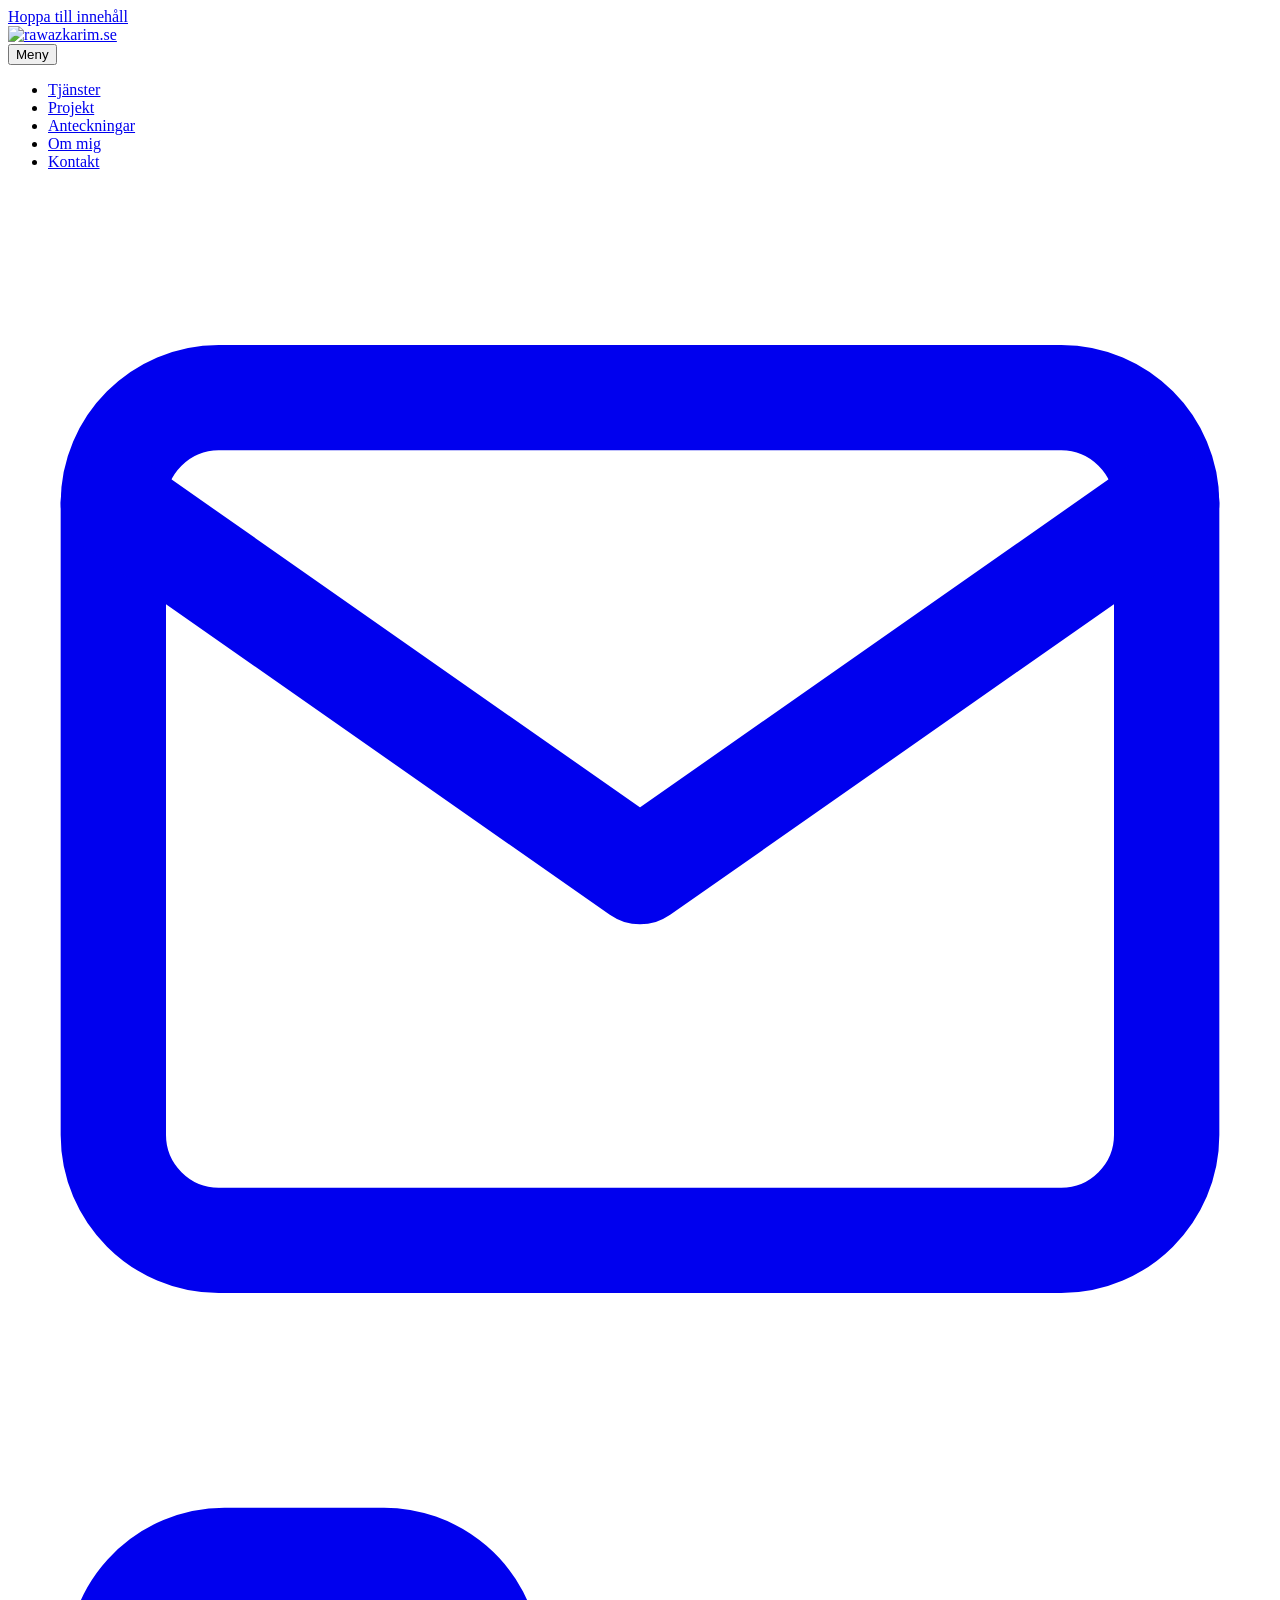
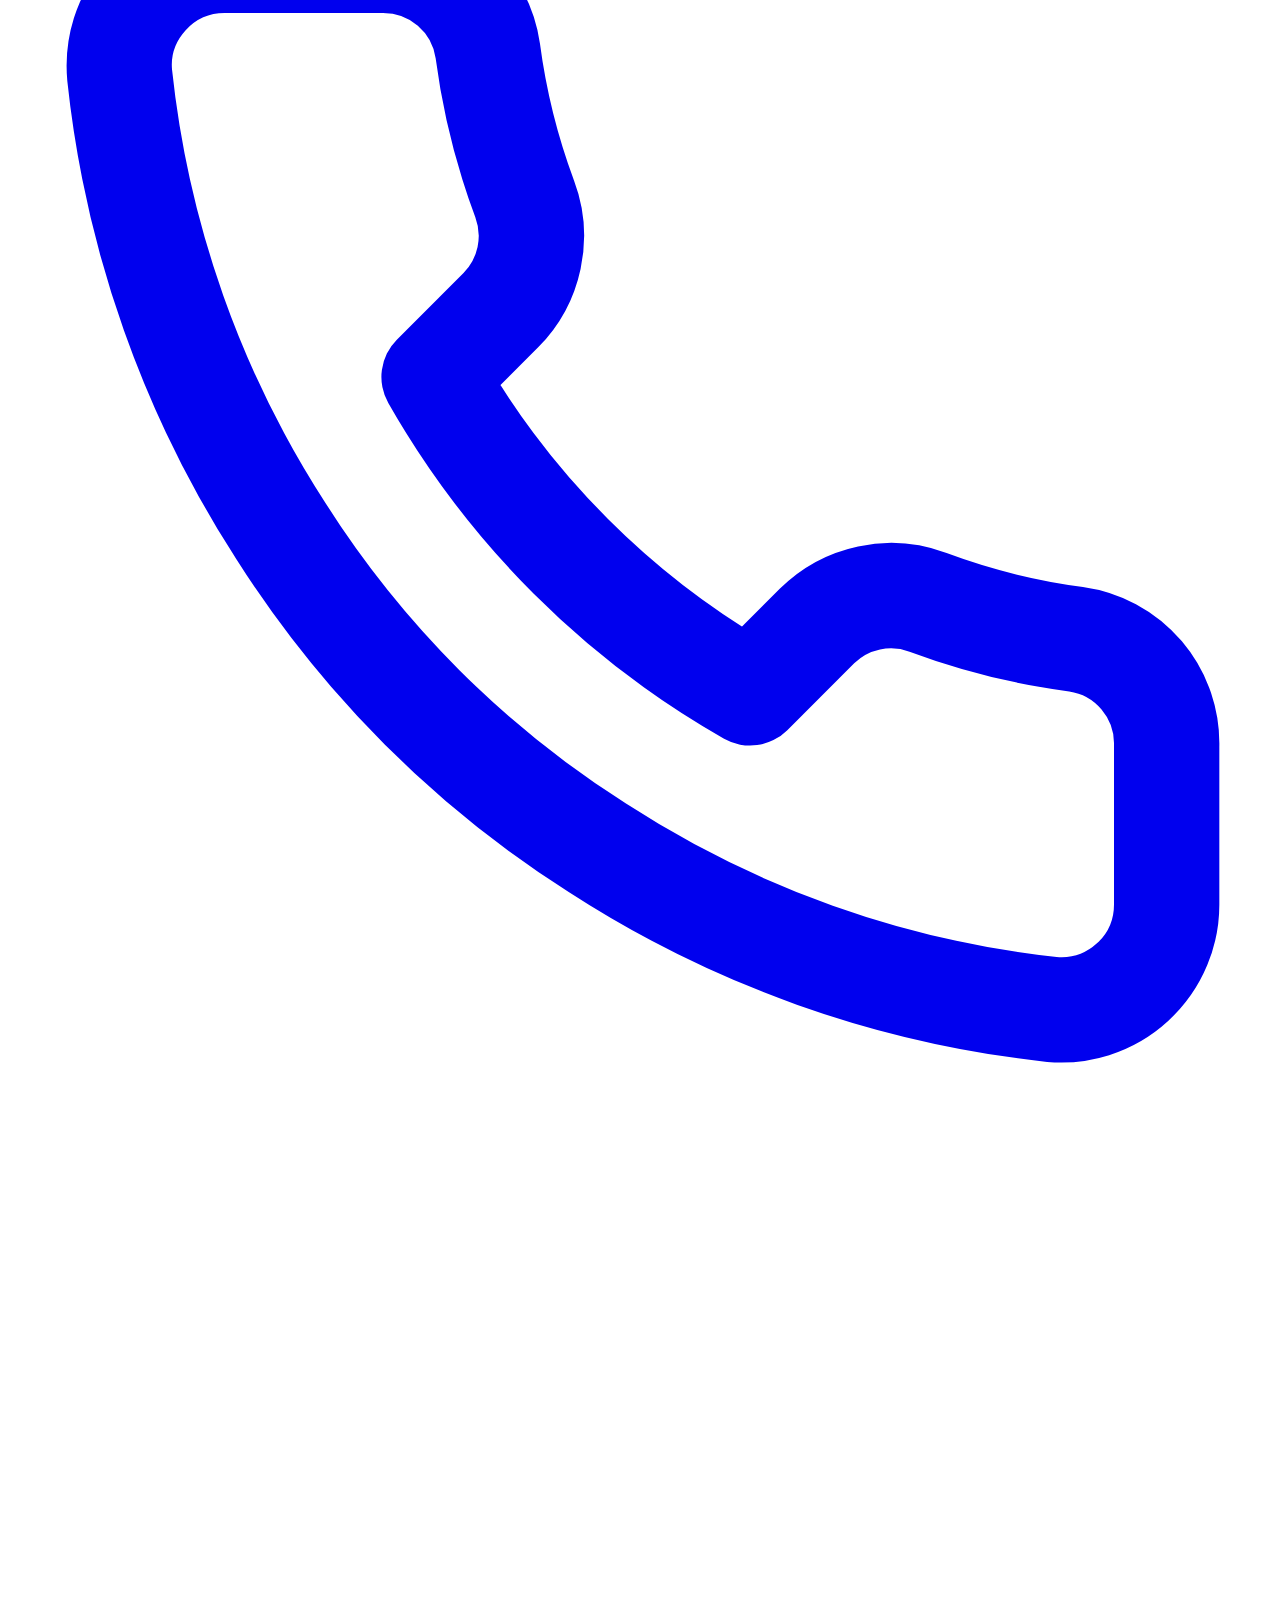
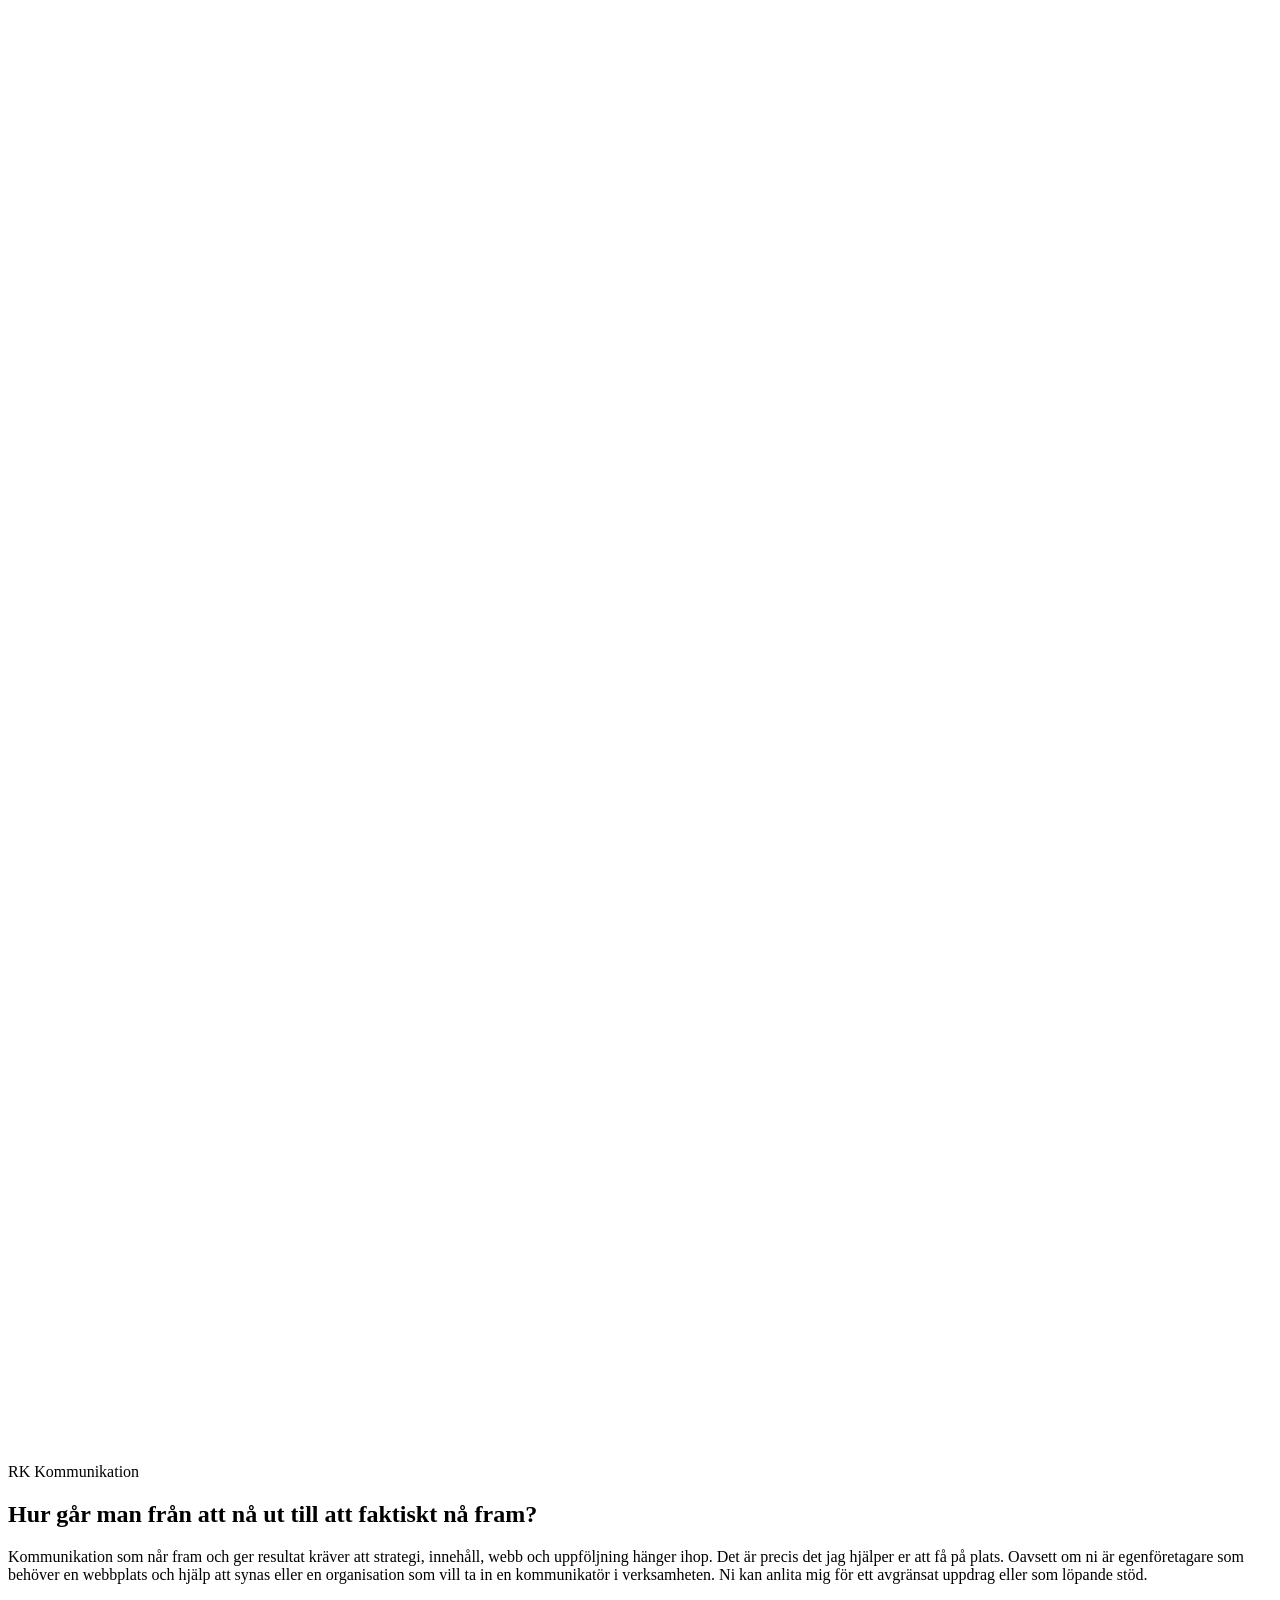
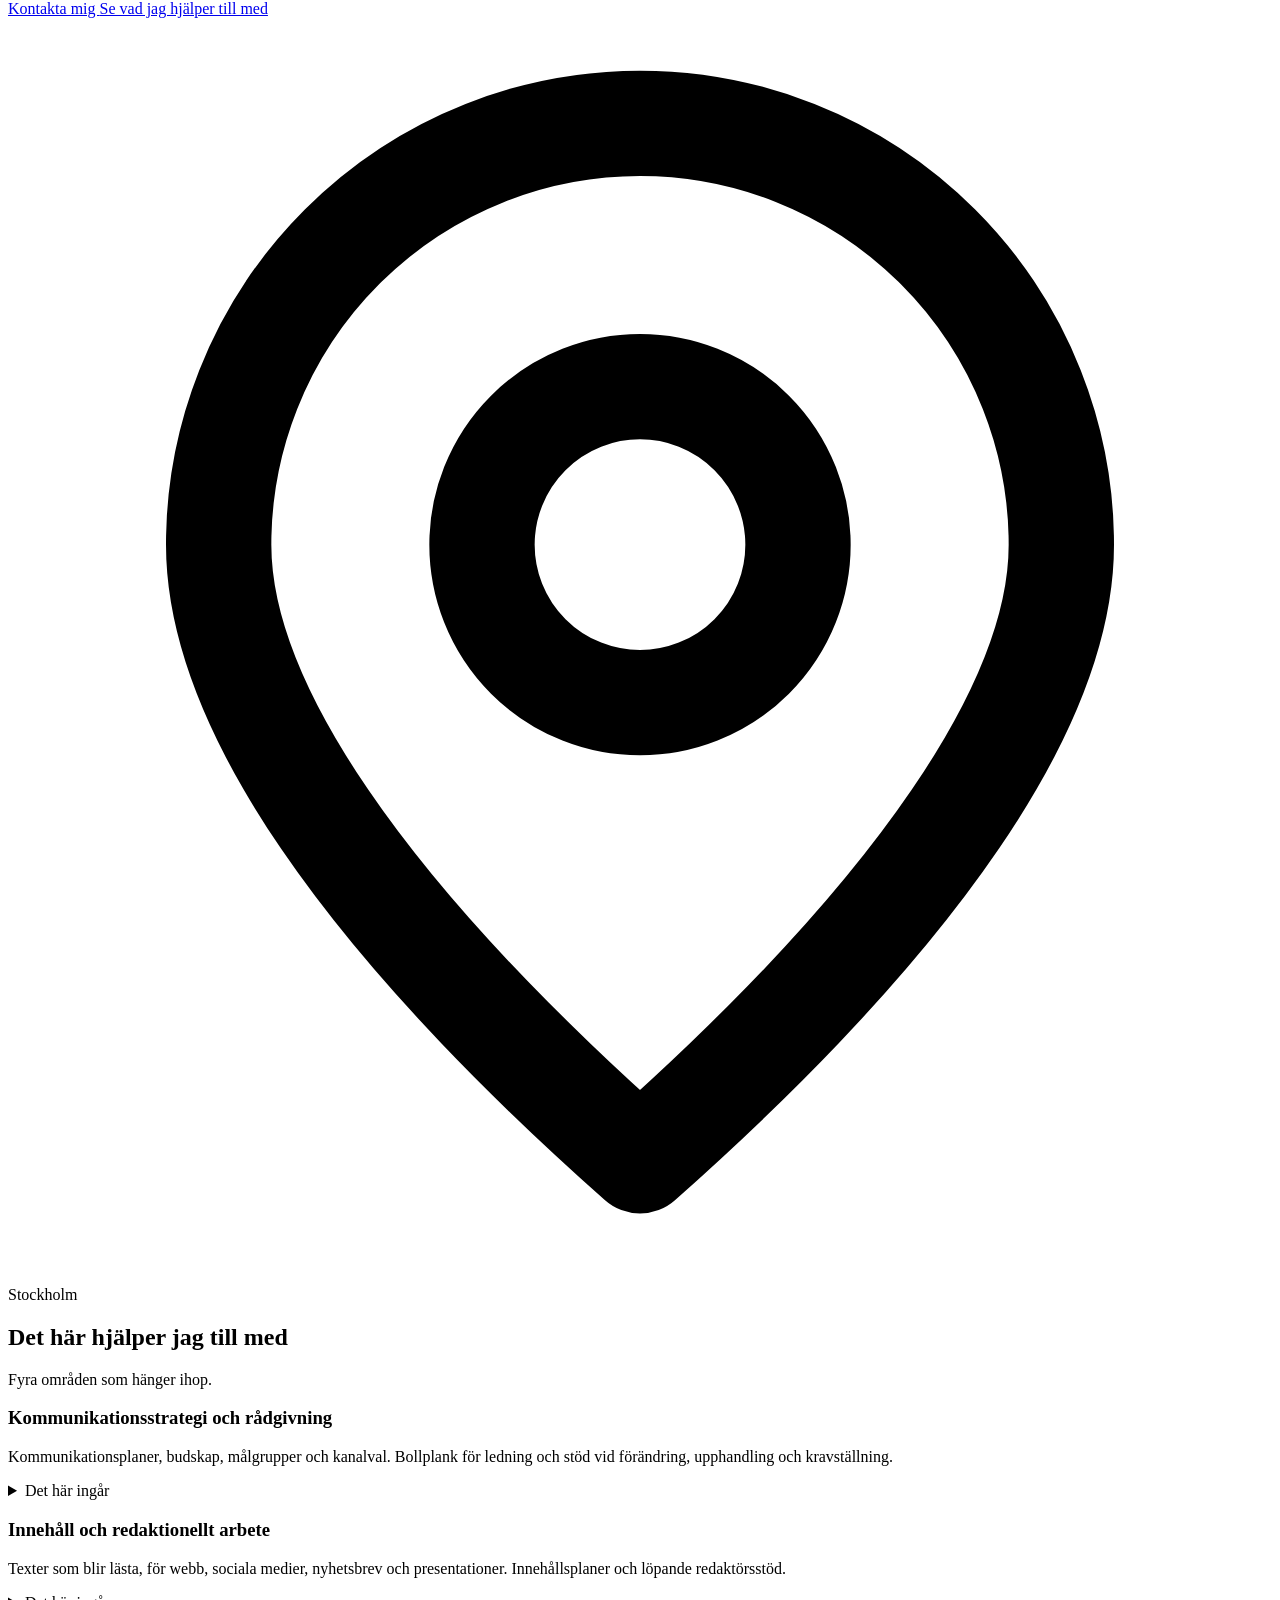
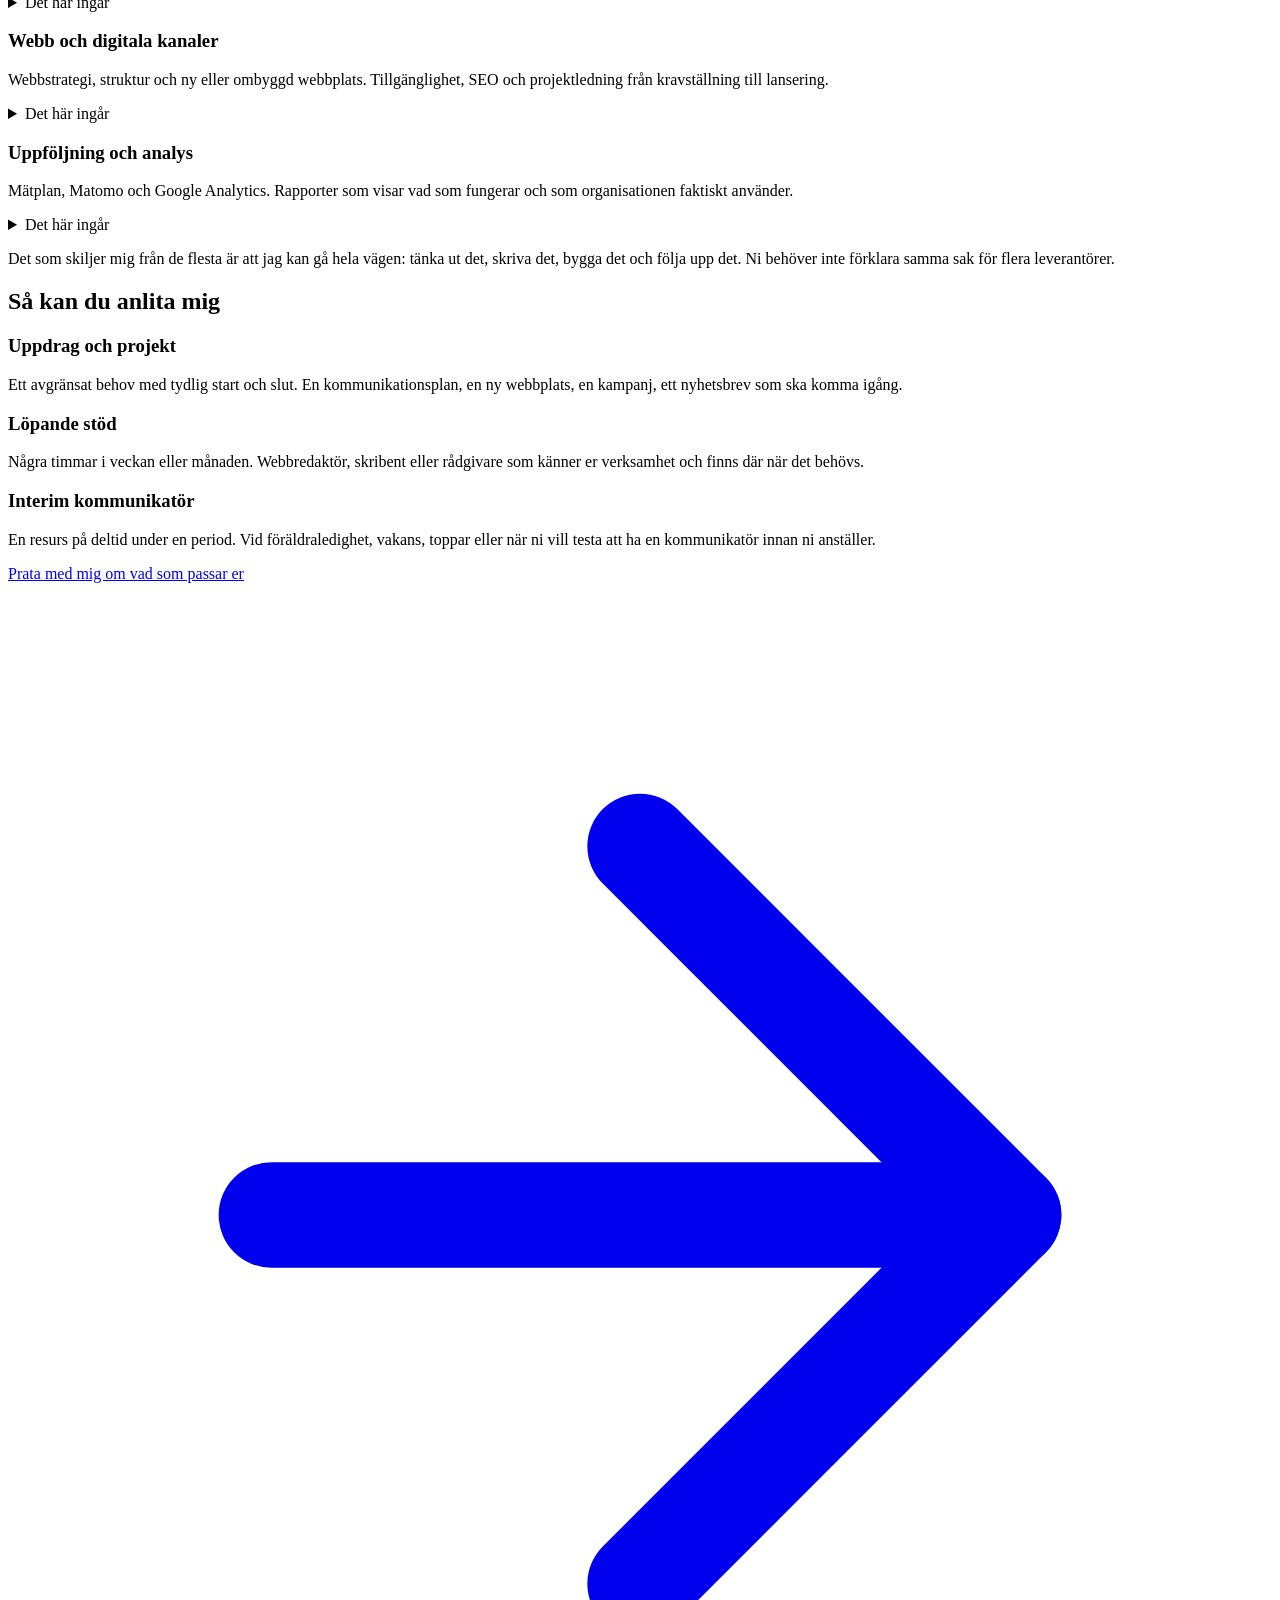
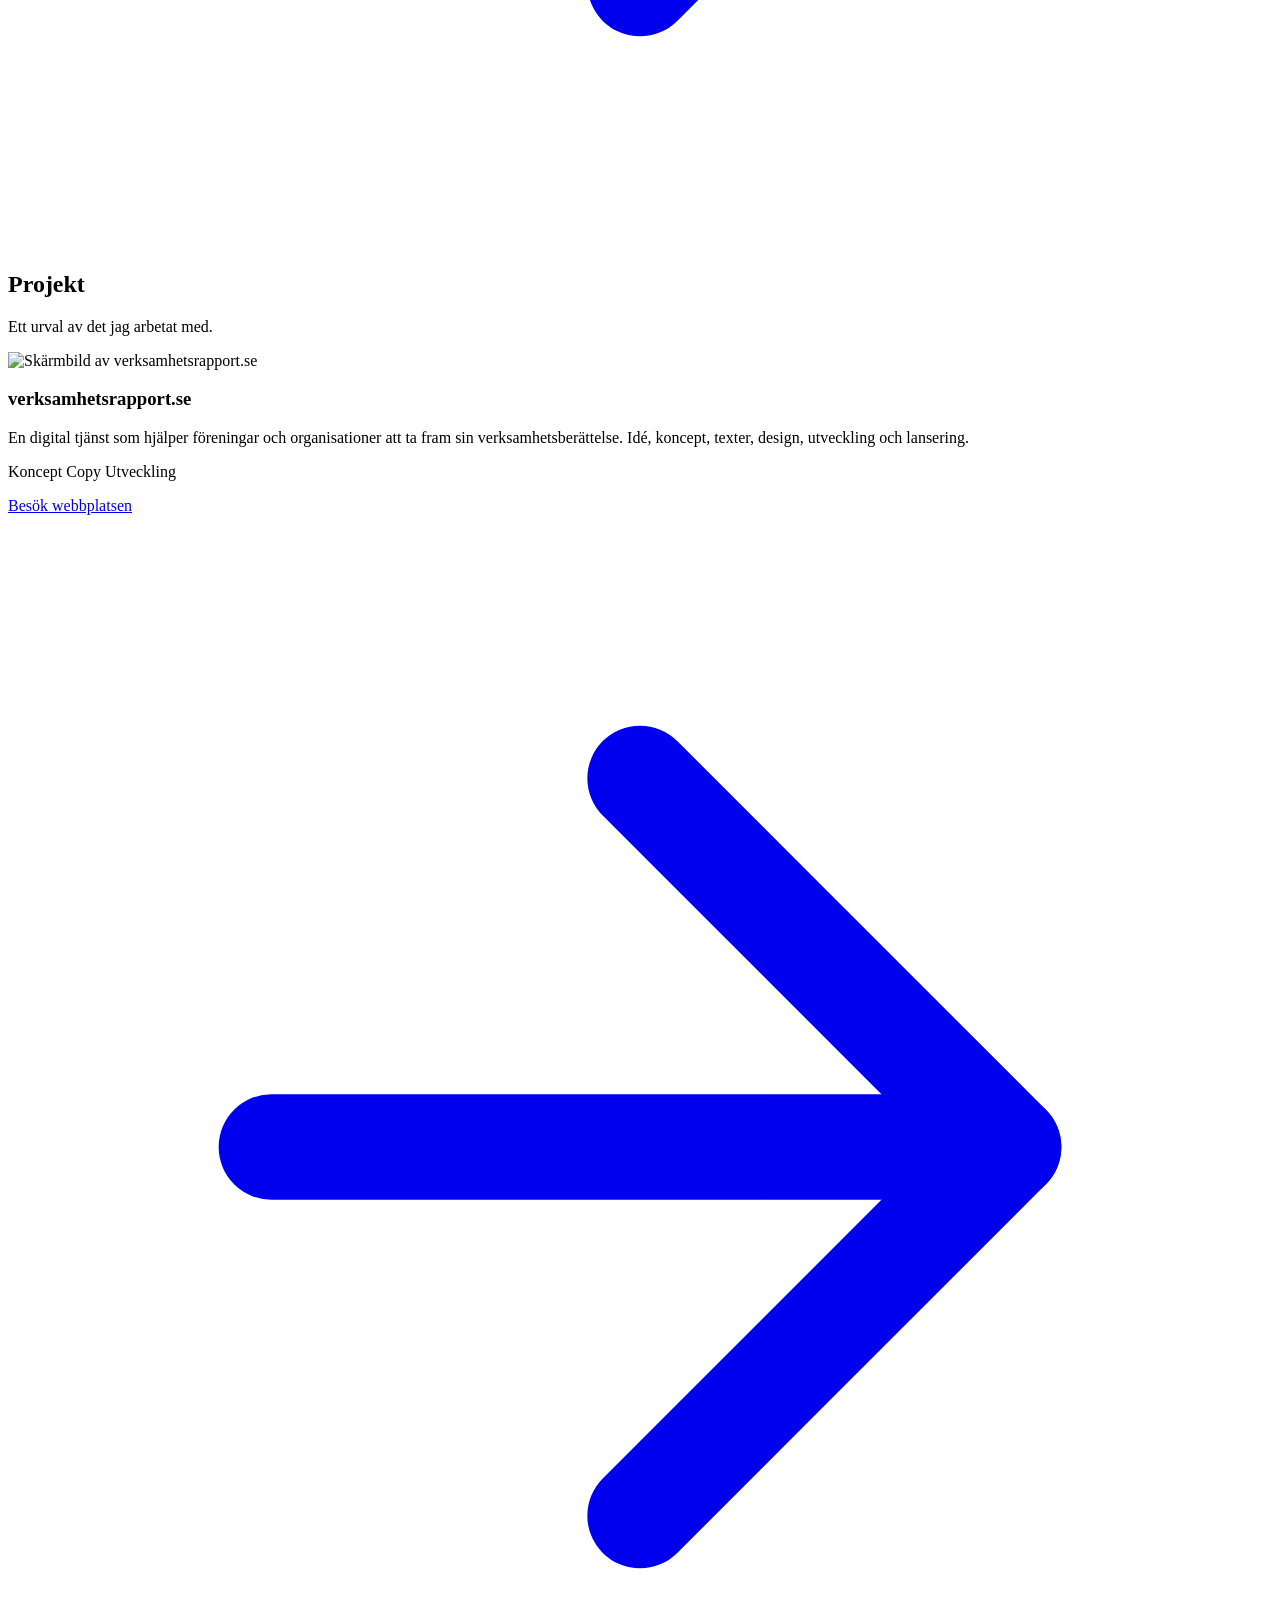
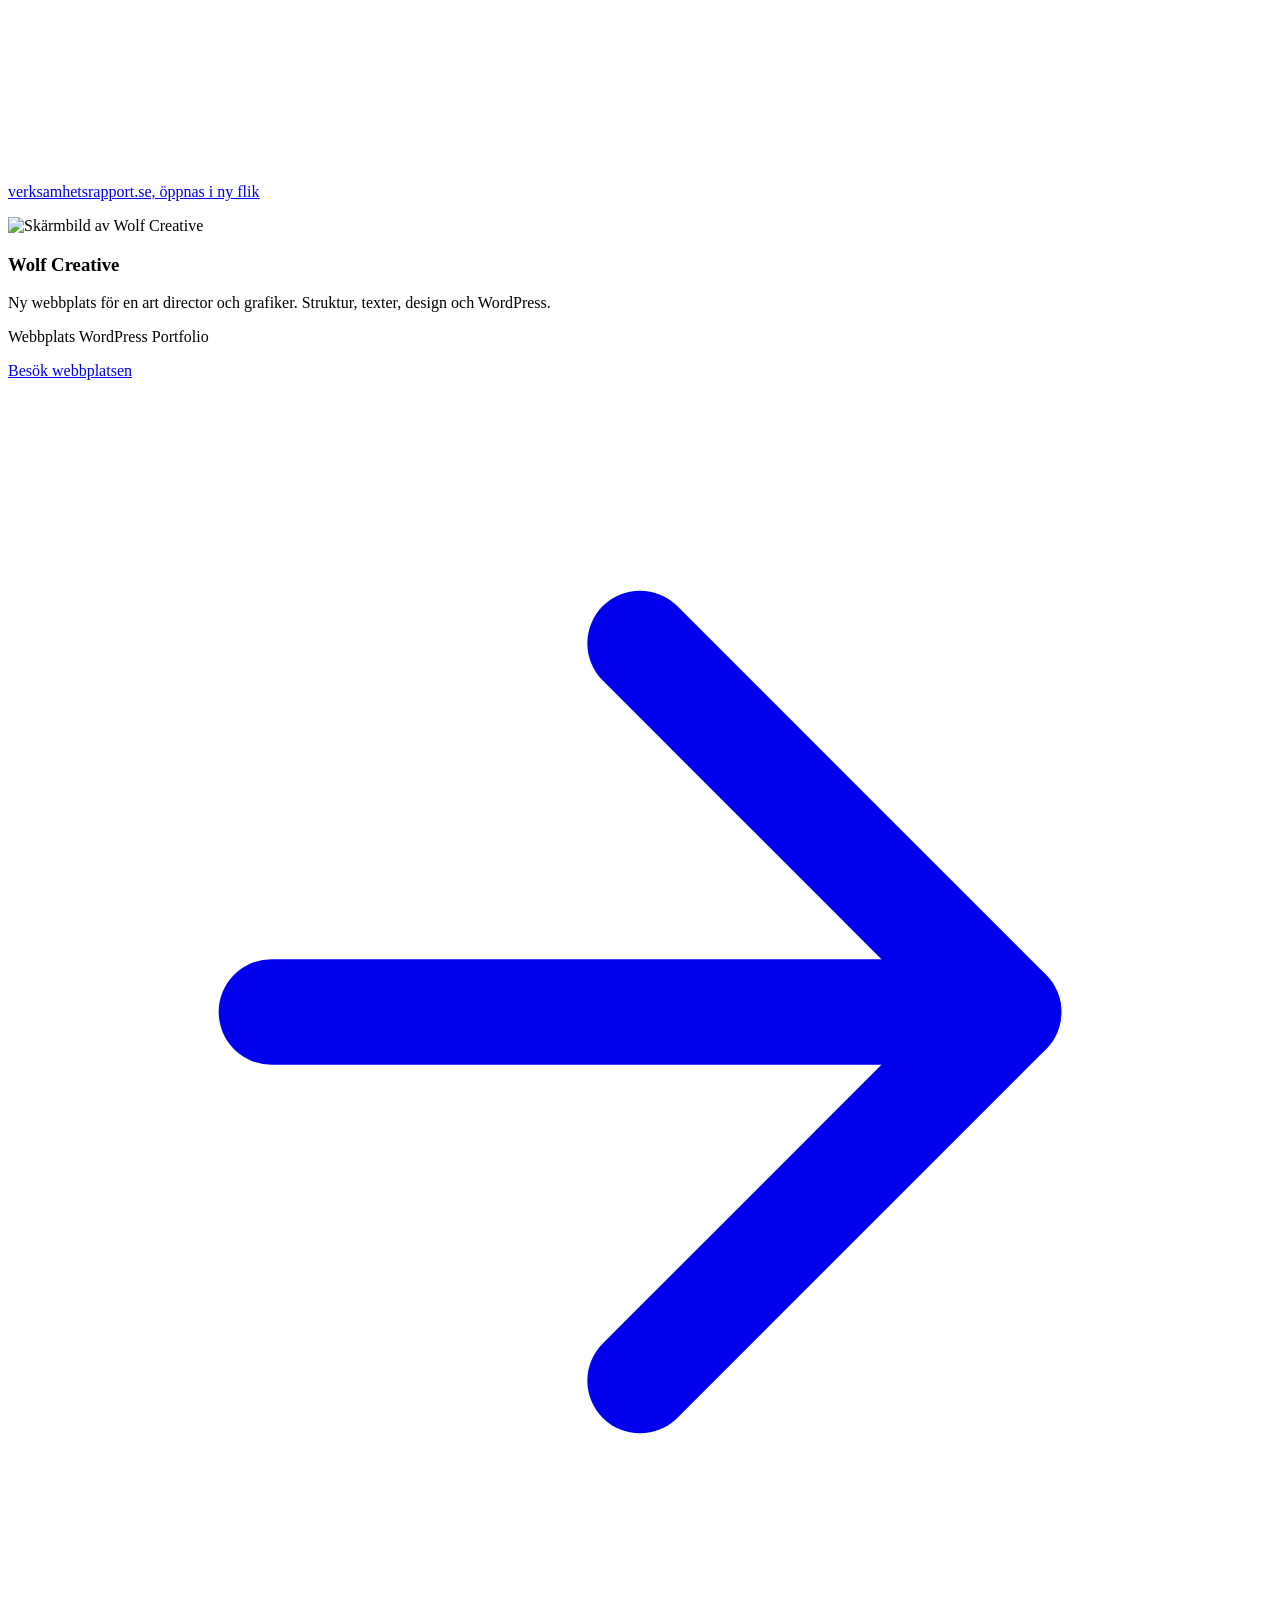
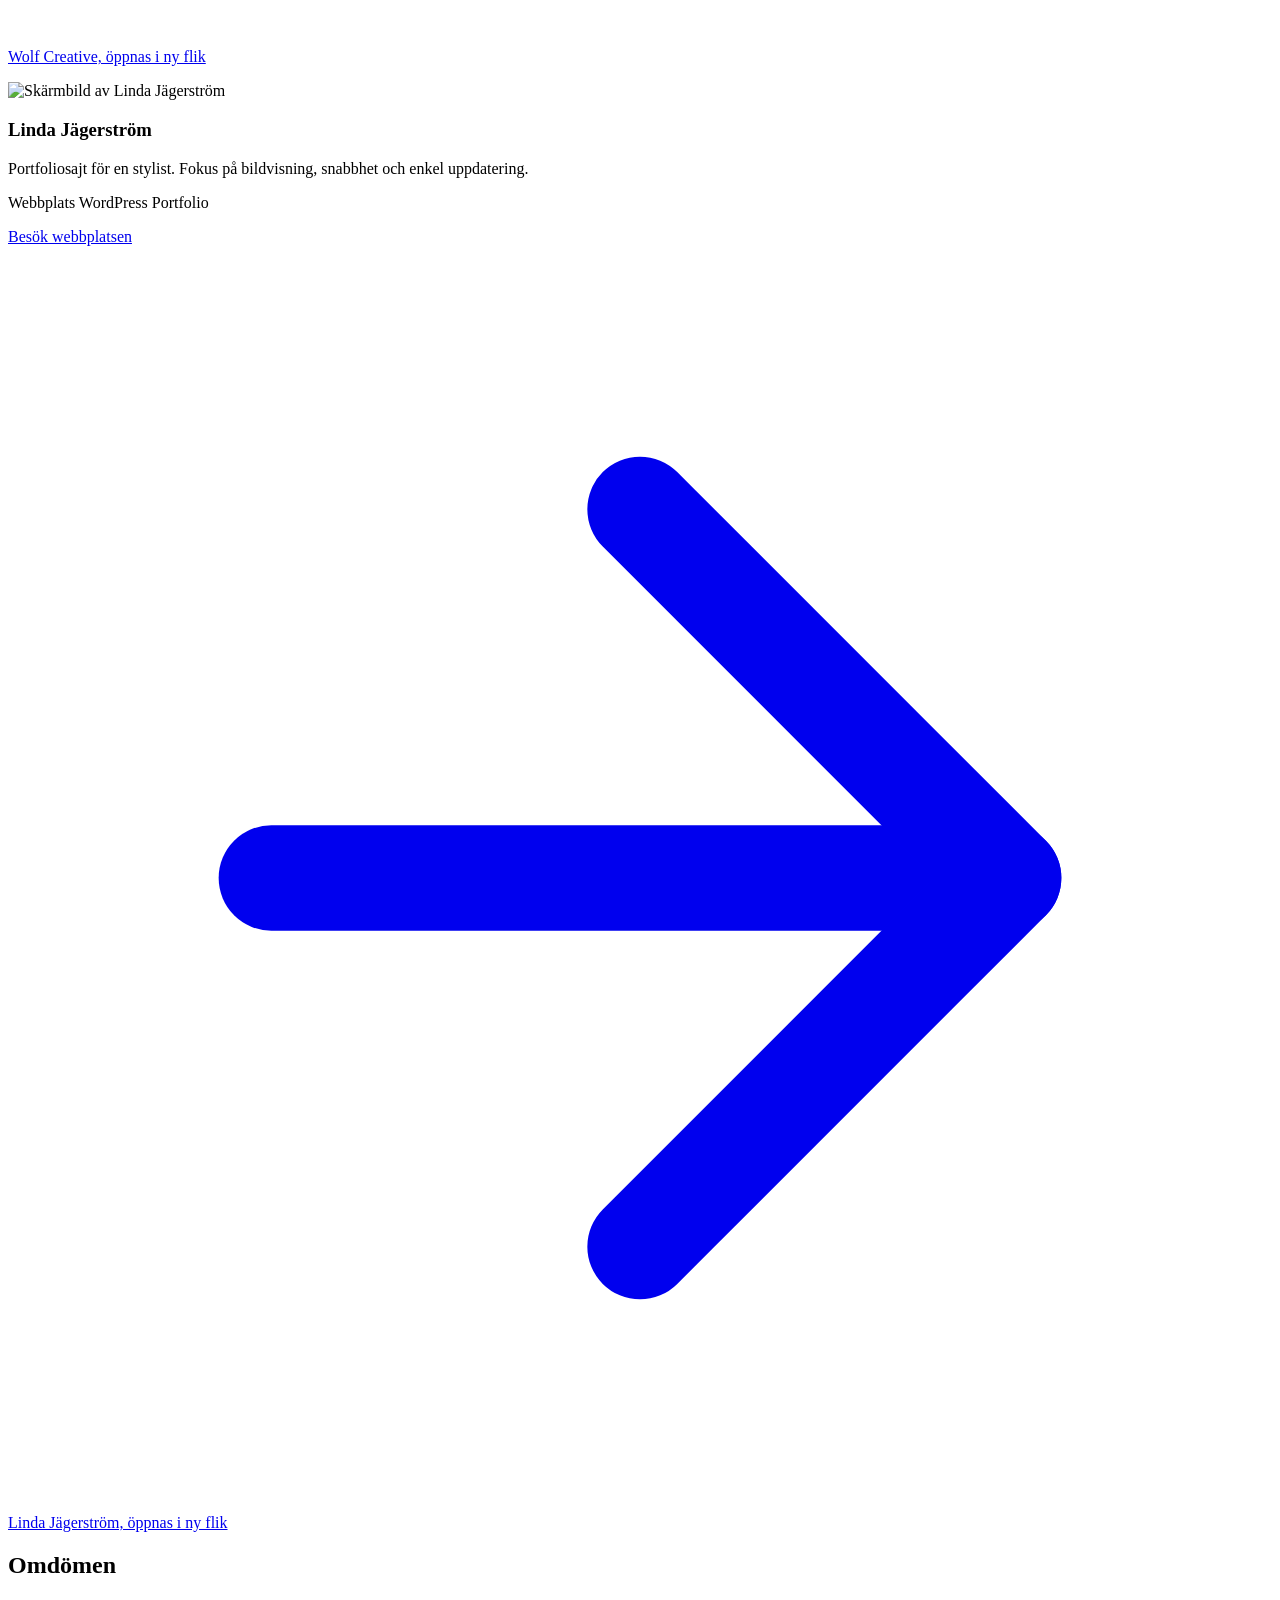
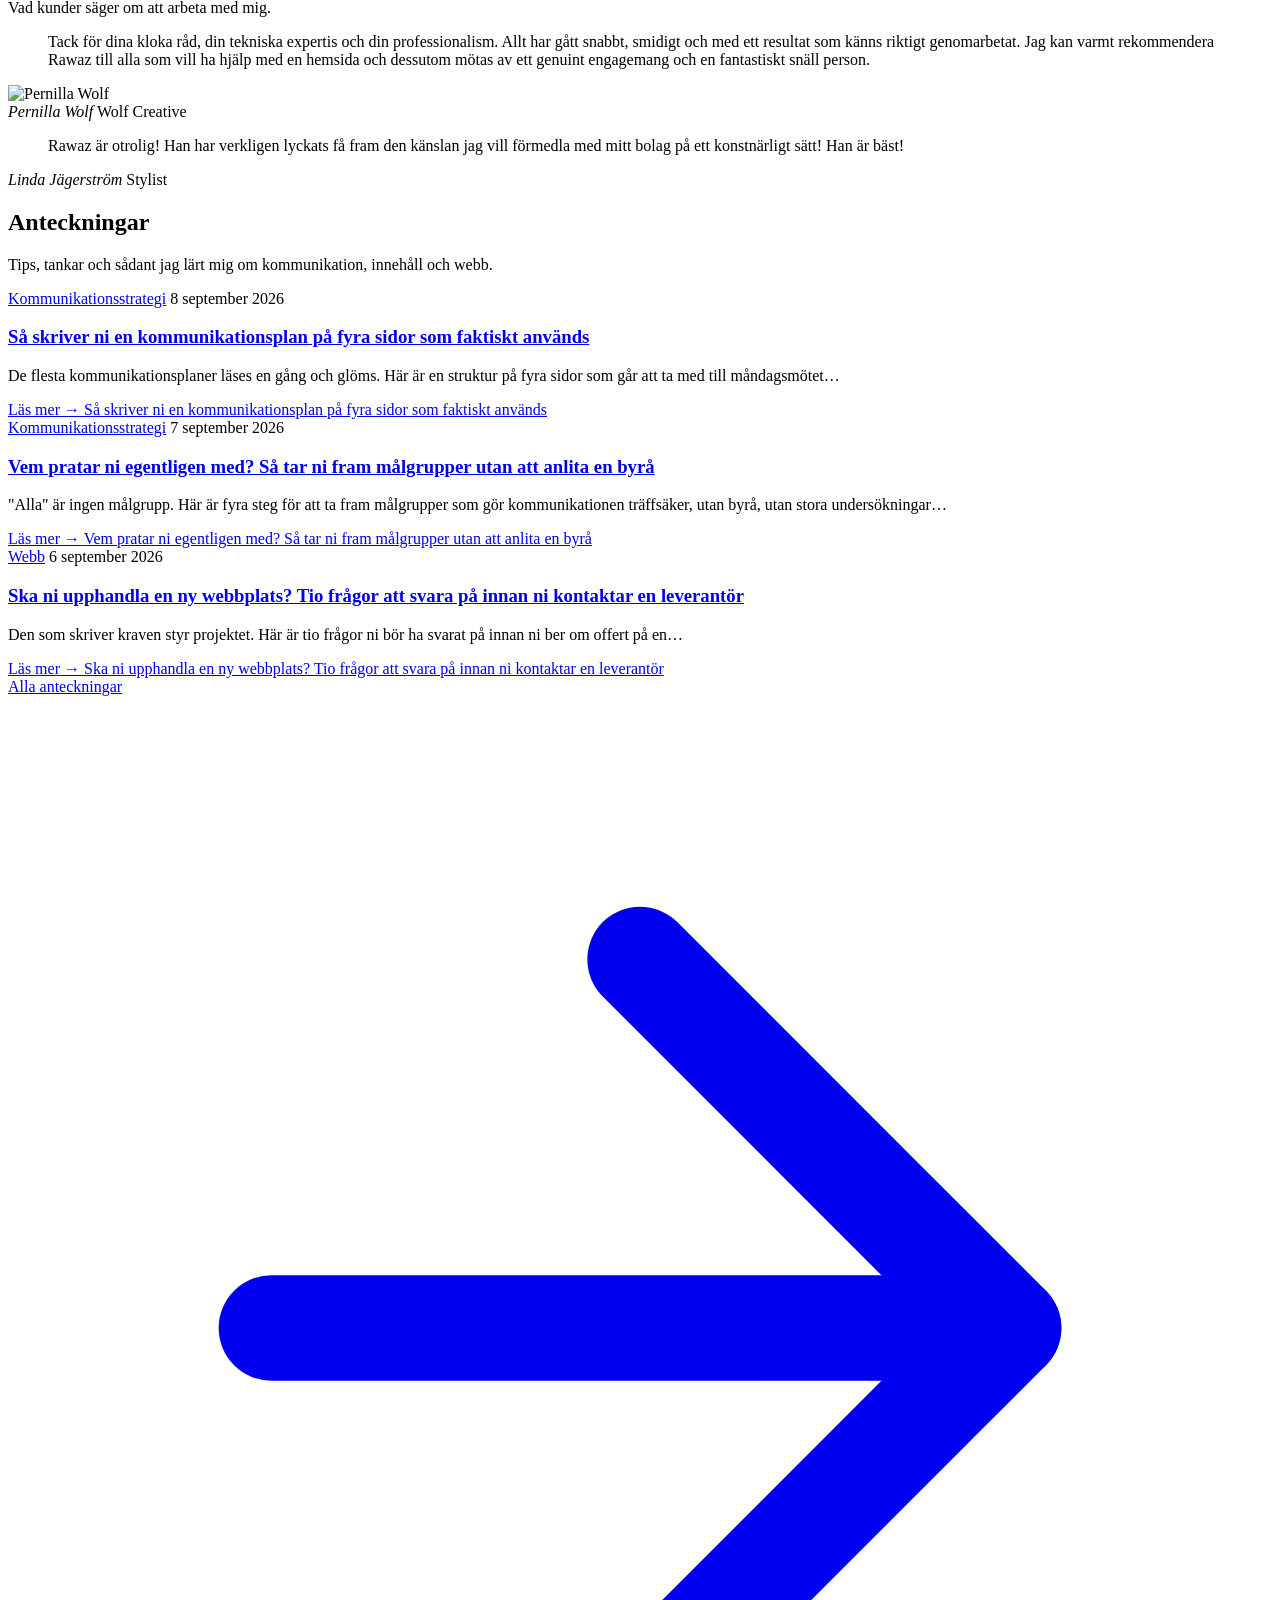
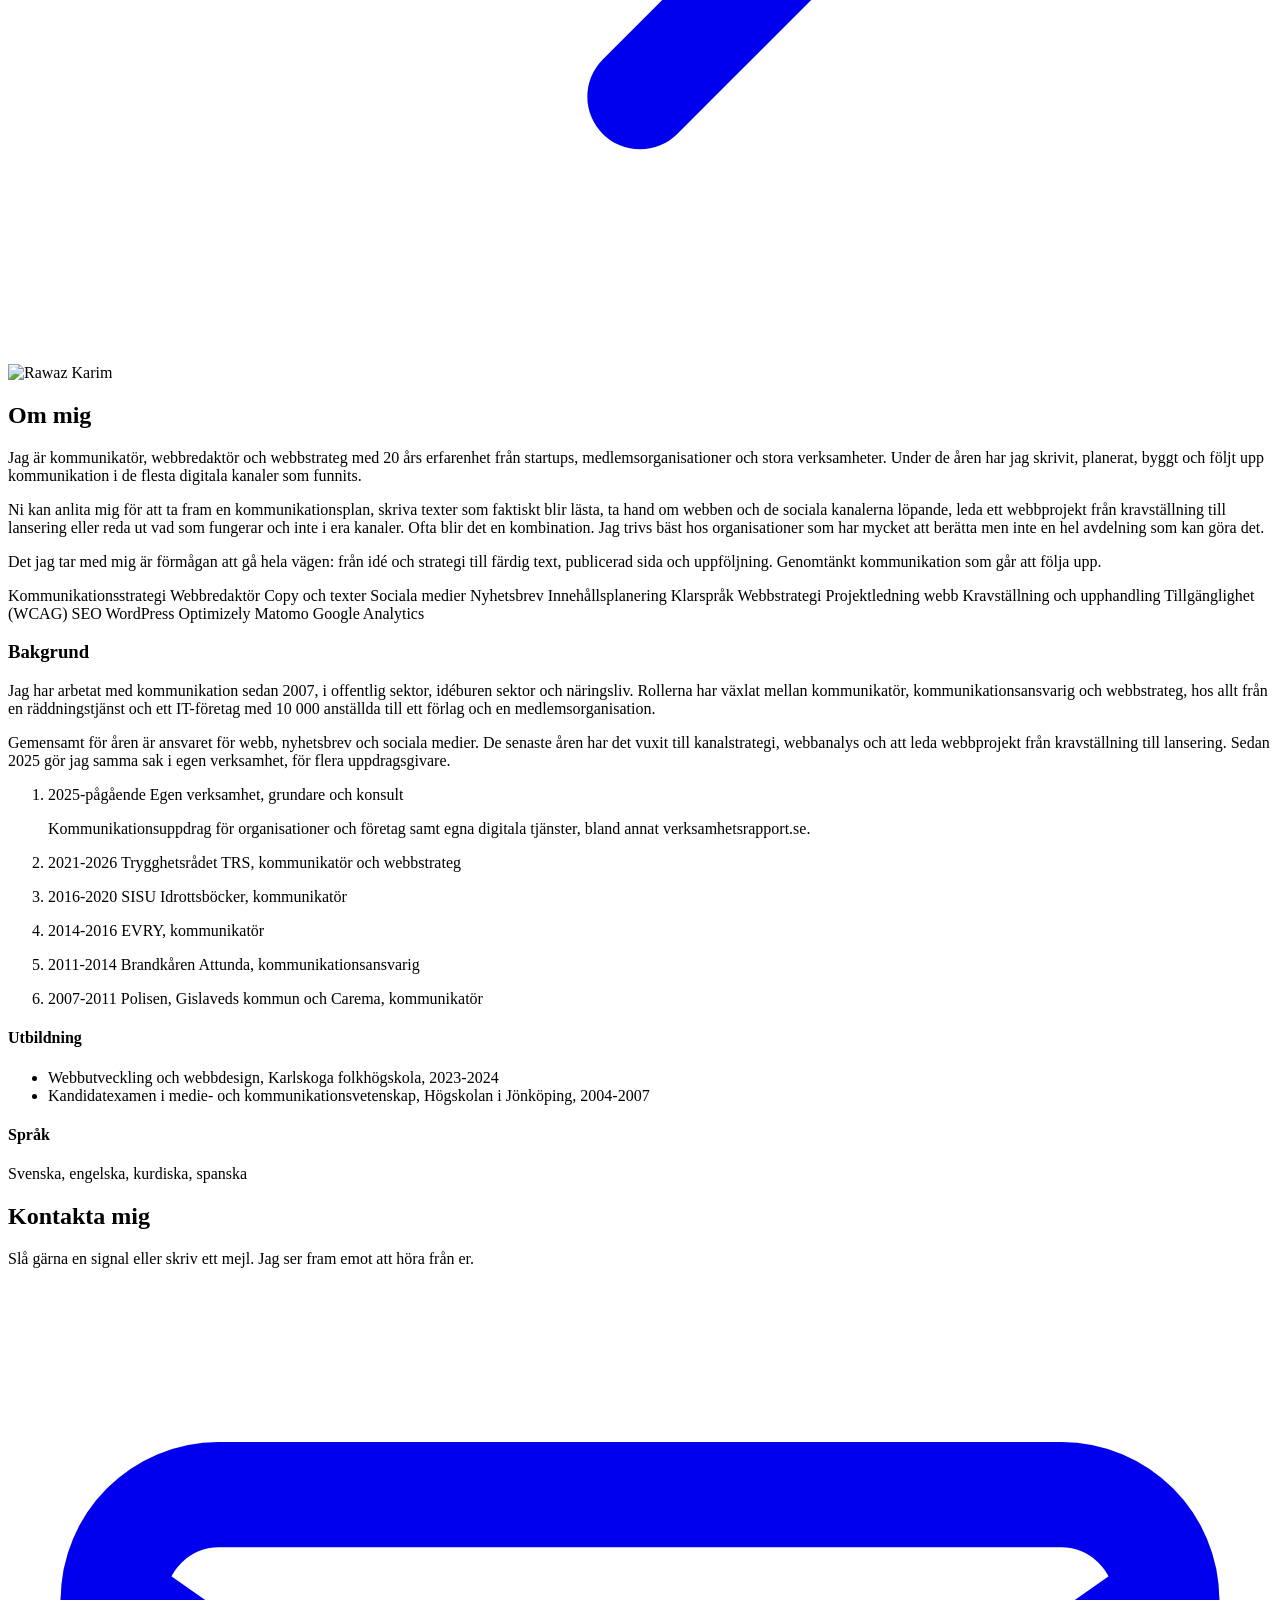
==== commit cc8bff59: "fixes" ====
--- a/index.html
+++ b/index.html
@@ -1,5 +1,5 @@
 <!DOCTYPE html>
-<html lang="sv-SE">
+<html lang="sv">
 <head><meta charset="UTF-8">
 	
 	<meta name="viewport" content="width=device-width, initial-scale=1">
@@ -94,6 +94,7 @@
 				</button>
 				<ul id="primary-menu" class="menu"><li id="menu-item-24" class="menu-item menu-item-type-custom menu-item-object-custom current-menu-item current_page_item menu-item-home menu-item-24"><a href="https://rkkommunikation.se/#tjanster" aria-current="page">Tjänster</a></li>
 <li id="menu-item-25" class="menu-item menu-item-type-custom menu-item-object-custom current-menu-item current_page_item menu-item-home menu-item-25"><a href="https://rkkommunikation.se/#projekt" aria-current="page">Projekt</a></li>
+<li id="menu-item-26" class="menu-item menu-item-type-post_type menu-item-object-page menu-item-26"><a href="https://rkkommunikation.se/anteckningar/">Anteckningar</a></li>
 <li id="menu-item-27" class="menu-item menu-item-type-custom menu-item-object-custom current-menu-item current_page_item menu-item-home menu-item-27"><a href="https://rkkommunikation.se/#om-mig" aria-current="page">Om mig</a></li>
 <li id="menu-item-28" class="menu-item menu-item-type-custom menu-item-object-custom current-menu-item current_page_item menu-item-home menu-item-28"><a href="https://rkkommunikation.se/#kontakt" aria-current="page">Kontakt</a></li>
 </ul>			</nav>
@@ -163,7 +164,7 @@
 		<div class="section-header text-center">
 			<h2 class="section-title" data-animate="fade-up">Det här hjälper jag till med</h2>
 			<p class="section-intro" data-animate="fade-up" data-animate-delay="100">
-				Fyra områden som hänger ihop. Anlita mig för ett av dem eller för hela kedjan.			</p>
+				Fyra områden som hänger ihop.			</p>
 		</div>
 
 		<div class="services__grid">
@@ -236,7 +237,7 @@
 						</div>
 
 		<p class="services__note" data-animate="fade-up">
-			Det som skiljer mig från de flesta är att jag kan gå hela vägen: tänka ut det, skriva det, bygga det och följa upp det. Ni behöver inte förklara samma sak för tre leverantörer.		</p>
+			Det som skiljer mig från de flesta är att jag kan gå hela vägen: tänka ut det, skriva det, bygga det och följa upp det. Ni behöver inte förklara samma sak för flera leverantörer.		</p>
 	</div>
 </section>
 
@@ -390,6 +391,94 @@
 	</div>
 </section>
 
+<section id="anteckningar" class="blog-section">
+	<div class="container">
+		<div class="section-header text-center">
+			<h2 class="section-title" data-animate="fade-up">Anteckningar</h2>
+			<p class="section-intro" data-animate="fade-up" data-animate-delay="100">
+				Tips, tankar och sådant jag lärt mig om kommunikation, innehåll och webb.			</p>
+		</div>
+
+		<div class="blog__grid">
+							<article class="blog-card" data-animate="fade-up" data-animate-delay="100">
+					
+					<div class="blog-card__content">
+						<div class="blog-card__meta">
+															<span class="blog-card__categories"><a href="https://rkkommunikation.se/kategori/kommunikationsstrategi/" rel="category tag">Kommunikationsstrategi</a></span>
+														<time class="blog-card__date" datetime="2026-09-08T14:18:41+02:00">
+								8 september 2026							</time>
+						</div>
+
+						<h3 class="blog-card__title">
+							<a href="https://rkkommunikation.se/anteckningar/kommunikationsplan-fyra-sidor/">Så skriver ni en kommunikationsplan på fyra sidor som faktiskt används</a>
+						</h3>
+
+						<p class="blog-card__excerpt">
+							De flesta kommunikationsplaner läses en gång och glöms. Här är en struktur på fyra sidor som går att ta med till måndagsmötet…						</p>
+
+						<a href="https://rkkommunikation.se/anteckningar/kommunikationsplan-fyra-sidor/" class="blog-card__read-more">
+							Läs mer →
+							<span class="screen-reader-text">Så skriver ni en kommunikationsplan på fyra sidor som faktiskt används</span>
+						</a>
+					</div>
+				</article>
+								<article class="blog-card" data-animate="fade-up" data-animate-delay="200">
+					
+					<div class="blog-card__content">
+						<div class="blog-card__meta">
+															<span class="blog-card__categories"><a href="https://rkkommunikation.se/kategori/kommunikationsstrategi/" rel="category tag">Kommunikationsstrategi</a></span>
+														<time class="blog-card__date" datetime="2026-09-07T14:18:41+02:00">
+								7 september 2026							</time>
+						</div>
+
+						<h3 class="blog-card__title">
+							<a href="https://rkkommunikation.se/anteckningar/ta-fram-malgrupper/">Vem pratar ni egentligen med? Så tar ni fram målgrupper utan att anlita en byrå</a>
+						</h3>
+
+						<p class="blog-card__excerpt">
+							&quot;Alla&quot; är ingen målgrupp. Här är fyra steg för att ta fram målgrupper som gör kommunikationen träffsäker, utan byrå, utan stora undersökningar…						</p>
+
+						<a href="https://rkkommunikation.se/anteckningar/ta-fram-malgrupper/" class="blog-card__read-more">
+							Läs mer →
+							<span class="screen-reader-text">Vem pratar ni egentligen med? Så tar ni fram målgrupper utan att anlita en byrå</span>
+						</a>
+					</div>
+				</article>
+								<article class="blog-card" data-animate="fade-up" data-animate-delay="300">
+					
+					<div class="blog-card__content">
+						<div class="blog-card__meta">
+															<span class="blog-card__categories"><a href="https://rkkommunikation.se/kategori/webb/" rel="category tag">Webb</a></span>
+														<time class="blog-card__date" datetime="2026-09-06T14:18:41+02:00">
+								6 september 2026							</time>
+						</div>
+
+						<h3 class="blog-card__title">
+							<a href="https://rkkommunikation.se/anteckningar/upphandla-ny-webbplats-tio-fragor/">Ska ni upphandla en ny webbplats? Tio frågor att svara på innan ni kontaktar en leverantör</a>
+						</h3>
+
+						<p class="blog-card__excerpt">
+							Den som skriver kraven styr projektet. Här är tio frågor ni bör ha svarat på innan ni ber om offert på en…						</p>
+
+						<a href="https://rkkommunikation.se/anteckningar/upphandla-ny-webbplats-tio-fragor/" class="blog-card__read-more">
+							Läs mer →
+							<span class="screen-reader-text">Ska ni upphandla en ny webbplats? Tio frågor att svara på innan ni kontaktar en leverantör</span>
+						</a>
+					</div>
+				</article>
+						</div>
+
+		<div class="blog-section__footer" data-animate="fade-up">
+			<a href="https://rkkommunikation.se/anteckningar/" class="link-arrow">
+				Alla anteckningar				<svg viewbox="0 0 24 24" fill="none" stroke="currentColor" stroke-width="2" stroke-linecap="round" stroke-linejoin="round" aria-hidden="true">
+					<line x1="5" y1="12" x2="19" y2="12"></line>
+					<polyline points="12 5 19 12 12 19"></polyline>
+				</svg>
+			</a>
+		</div>
+	</div>
+</section>
+
 <section id="om-mig" class="about-section section-padding">
 	<div class="container">
 		<div class="about__grid">
@@ -402,7 +491,7 @@
 				<h2 class="section-title">Om mig</h2>
 
 				<div class="about__text">
-					<p>Jag är kommunikatör, webbredaktör och webbstrateg med 20 års erfarenhet från startups, medlemsorganisationer och stora verksamheter. Under de åren har jag skrivit, planerat, byggt och följt upp kommunikation i de flesta digitala kanaler som funnits.</p><p>Ni kan anlita mig för att ta fram en kommunikationsplan, skriva texter som faktiskt blir lästa, ta hand om webben och de sociala kanalerna löpande, leda ett webbprojekt från kravställning till lansering eller reda ut vad som fungerar och inte i era kanaler. Ofta blir det en kombination. Jag trivs bäst hos organisationer som har mycket att berätta men inte en hel avdelning som kan göra det.</p><p>Det jag tar med mig är förmågan att gå hela vägen: från idé och strategi till färdig text, publicerad sida och uppföljning. Inget komplicerat, bara genomtänkt kommunikation som går att följa upp.</p>				</div>
+					<p>Jag är kommunikatör, webbredaktör och webbstrateg med 20 års erfarenhet från startups, medlemsorganisationer och stora verksamheter. Under de åren har jag skrivit, planerat, byggt och följt upp kommunikation i de flesta digitala kanaler som funnits.</p><p>Ni kan anlita mig för att ta fram en kommunikationsplan, skriva texter som faktiskt blir lästa, ta hand om webben och de sociala kanalerna löpande, leda ett webbprojekt från kravställning till lansering eller reda ut vad som fungerar och inte i era kanaler. Ofta blir det en kombination. Jag trivs bäst hos organisationer som har mycket att berätta men inte en hel avdelning som kan göra det.</p><p>Det jag tar med mig är förmågan att gå hela vägen: från idé och strategi till färdig text, publicerad sida och uppföljning. Genomtänkt kommunikation som går att följa upp.</p>				</div>
 
 				<div class="about__skills">
 											<span class="skill-tag">Kommunikationsstrategi</span>
@@ -505,7 +594,7 @@
 		<div class="section-header">
 			<h2 class="section-title" data-animate="fade-up">Kontakta mig</h2>
 			<p class="section-intro" data-animate="fade-up" data-animate-delay="100">
-				Berätta kort vad ni behöver hjälp med, så återkommer jag inom en arbetsdag.			</p>
+				Slå gärna en signal eller skriv ett mejl. Jag ser fram emot att höra från er.			</p>
 		</div>
 
 		<div class="contact__links" data-animate="fade-up" data-animate-delay="200">
@@ -555,9 +644,9 @@
 					<ul>
 						<li><a href="https://rkkommunikation.se/#tjanster">Tjänster</a></li>
 						<li><a href="https://rkkommunikation.se/#projekt">Projekt</a></li>
+													<li><a href="https://rkkommunikation.se/anteckningar/">Anteckningar</a></li>
 												<li><a href="https://rkkommunikation.se/#om-mig">Om mig</a></li>
 						<li><a href="https://rkkommunikation.se/#kontakt">Kontakt</a></li>
-						<li><a href="https://rkkommunikation.se/integritet/">Integritet</a></li>
 					</ul>
 				</nav>
 
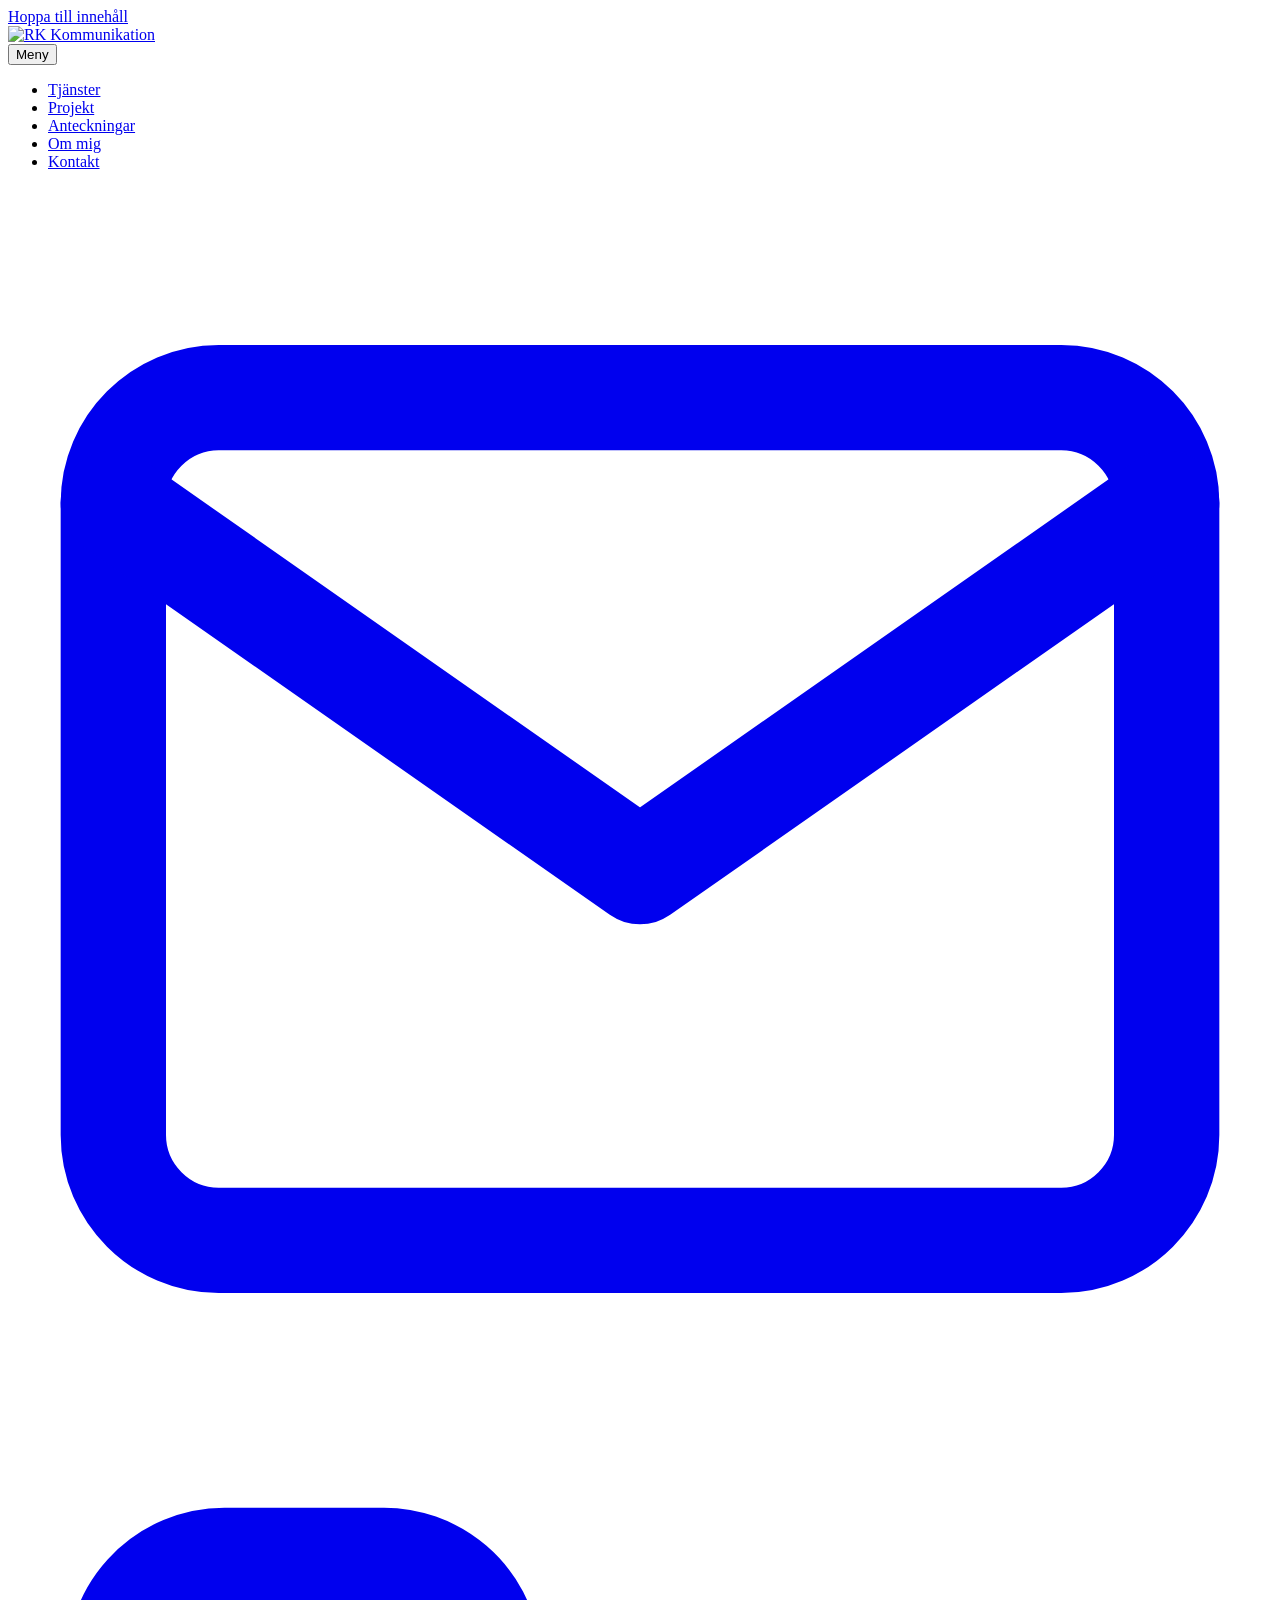
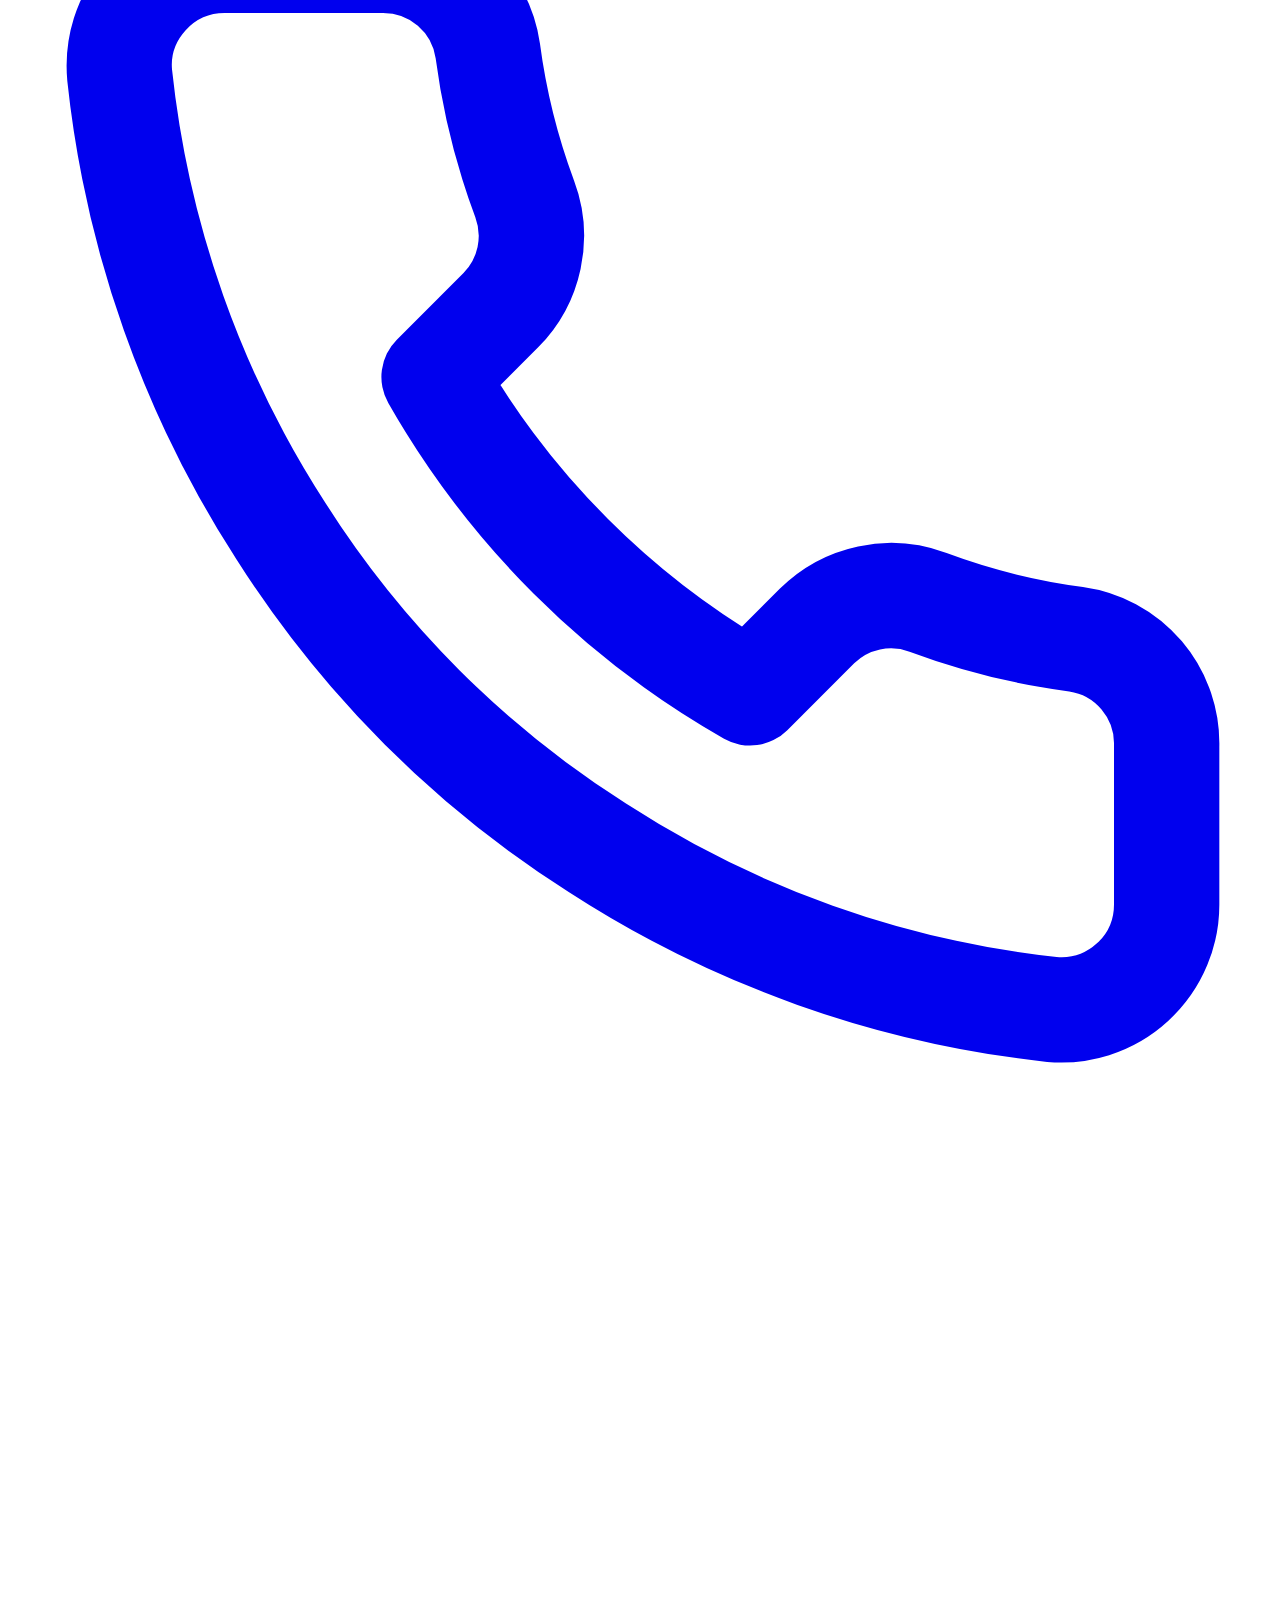
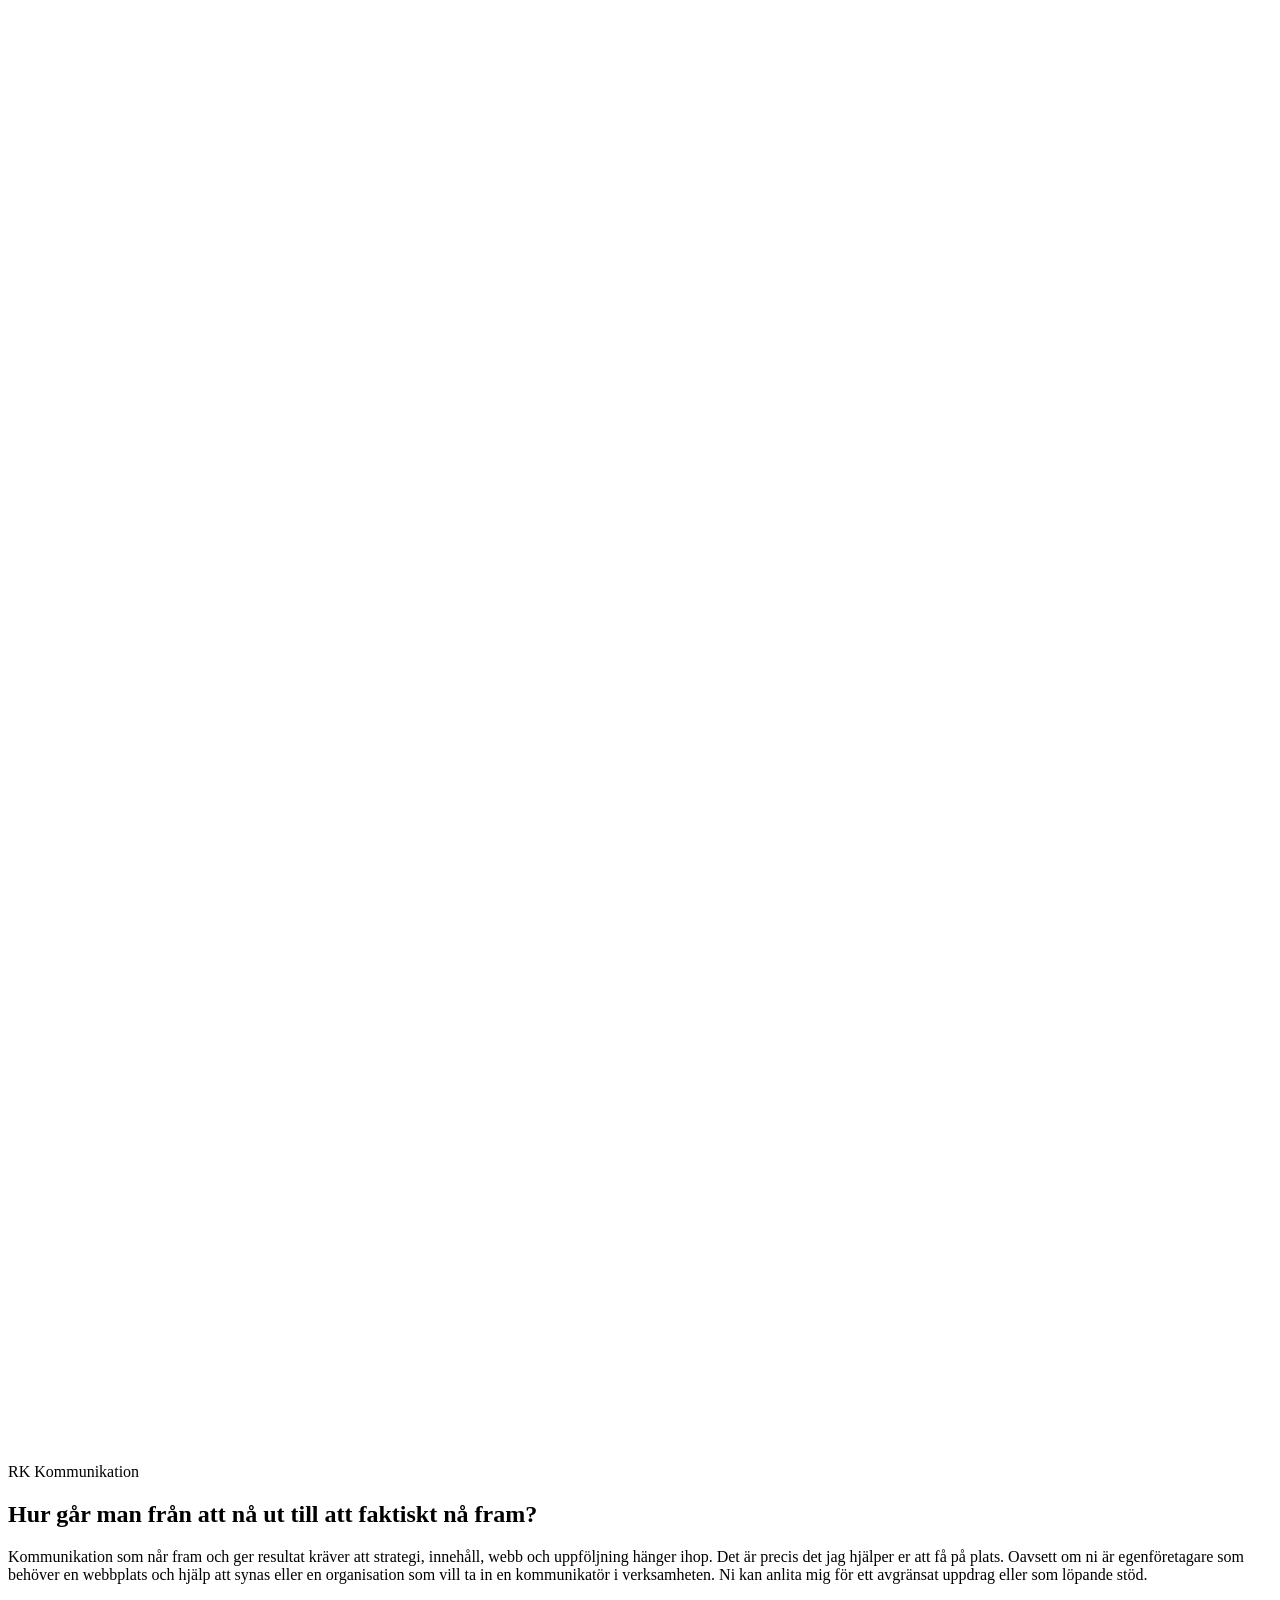
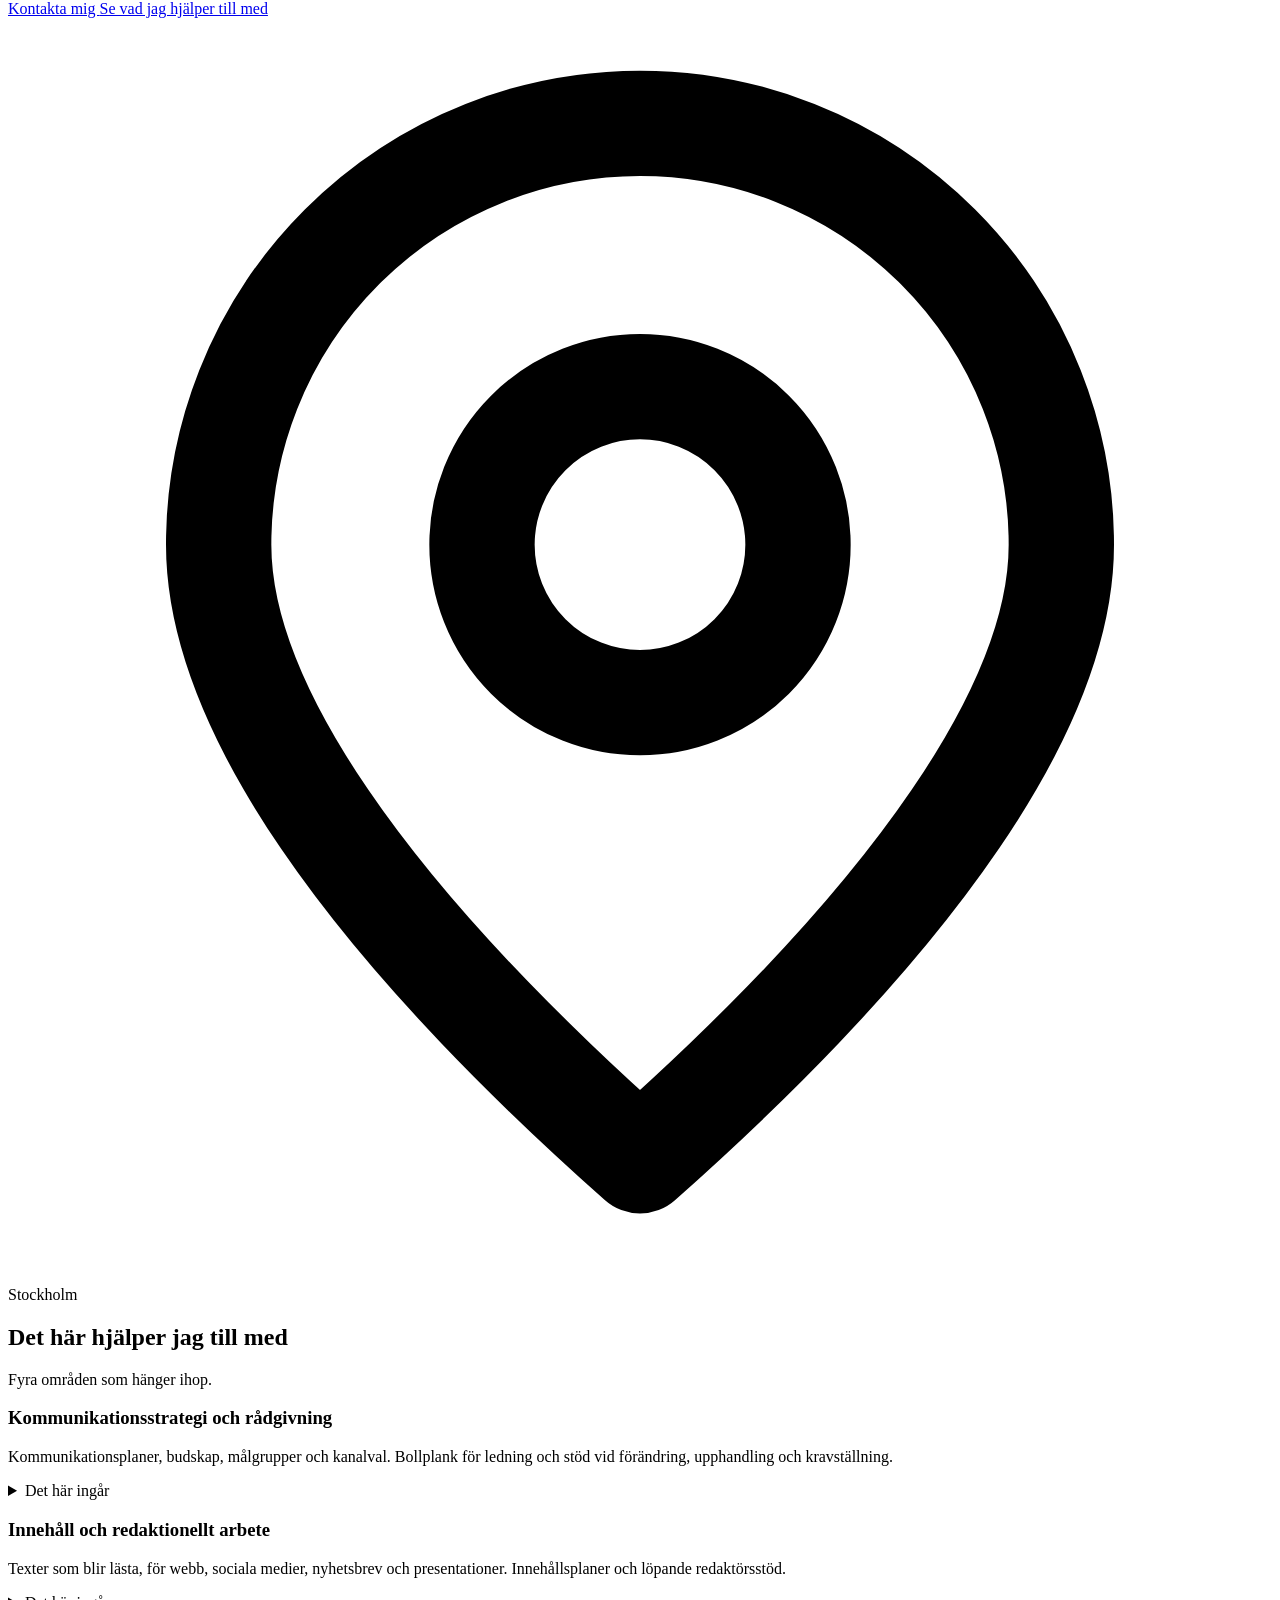
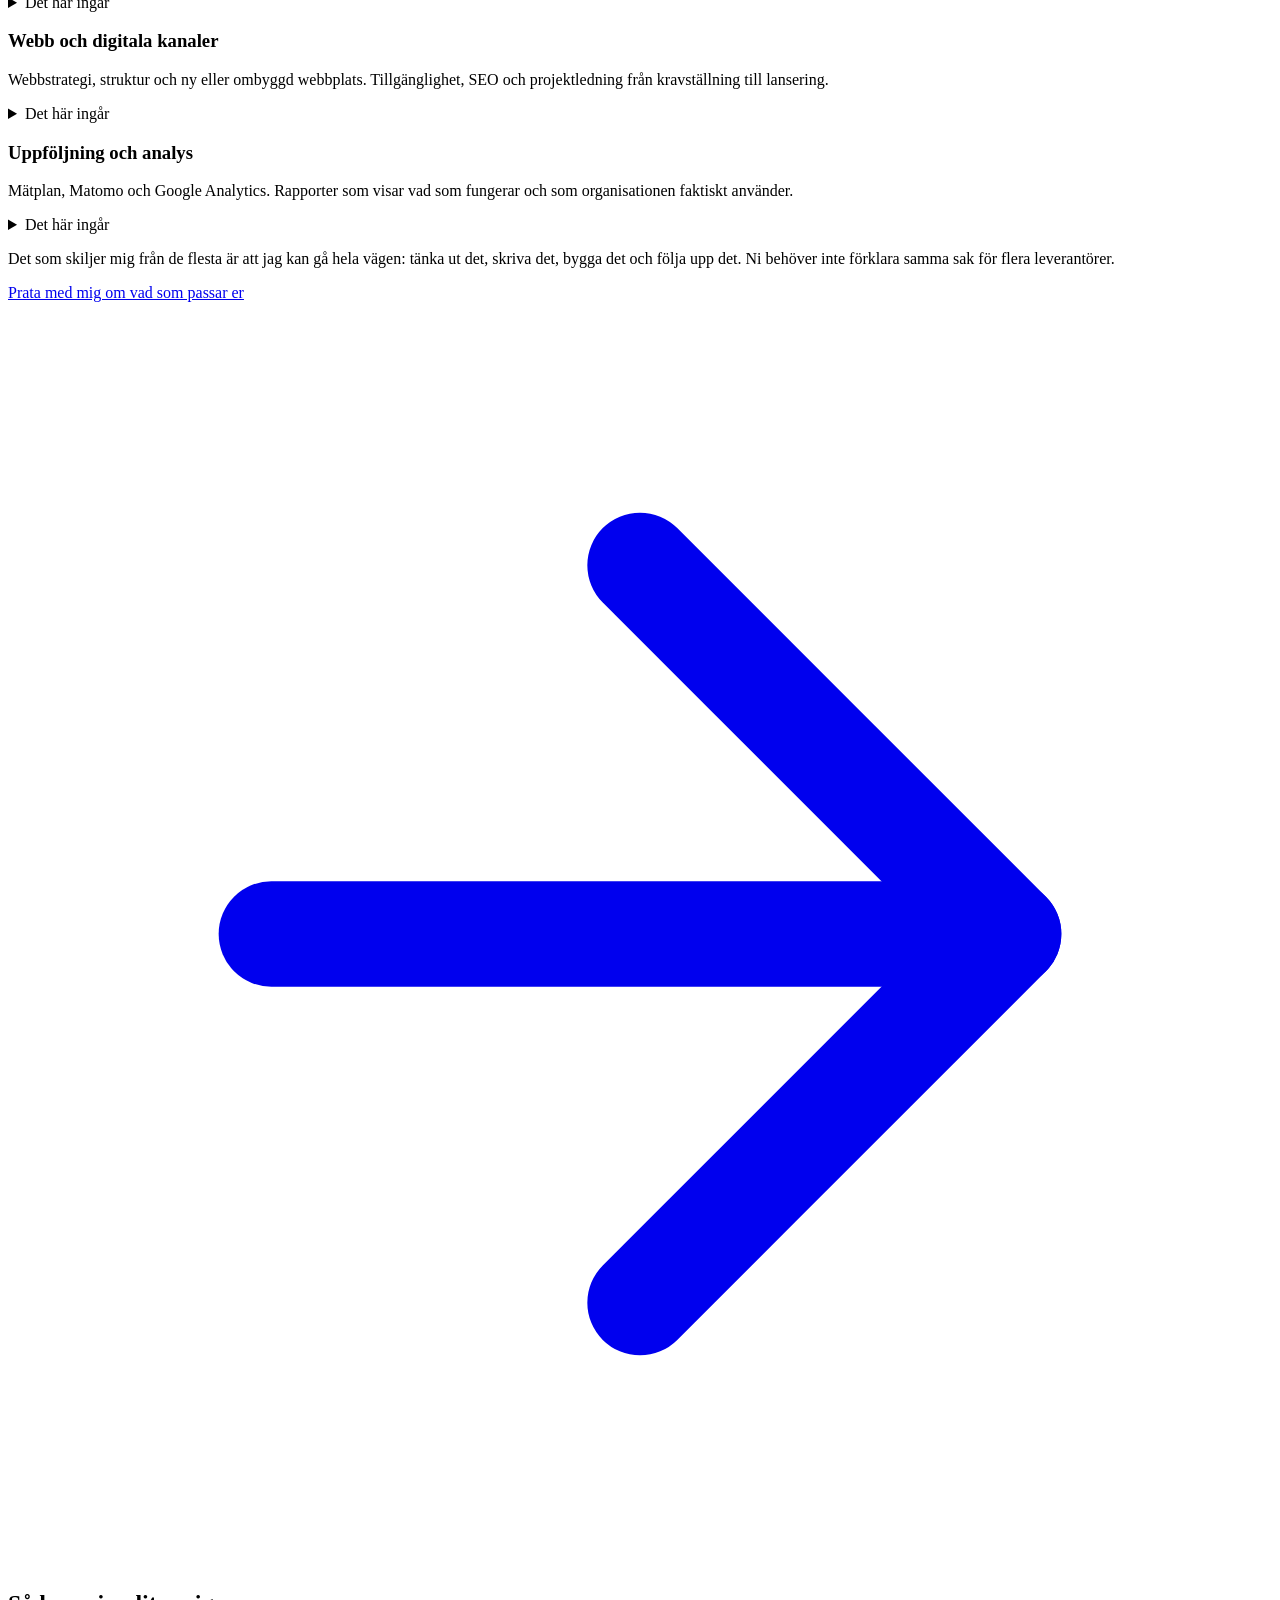
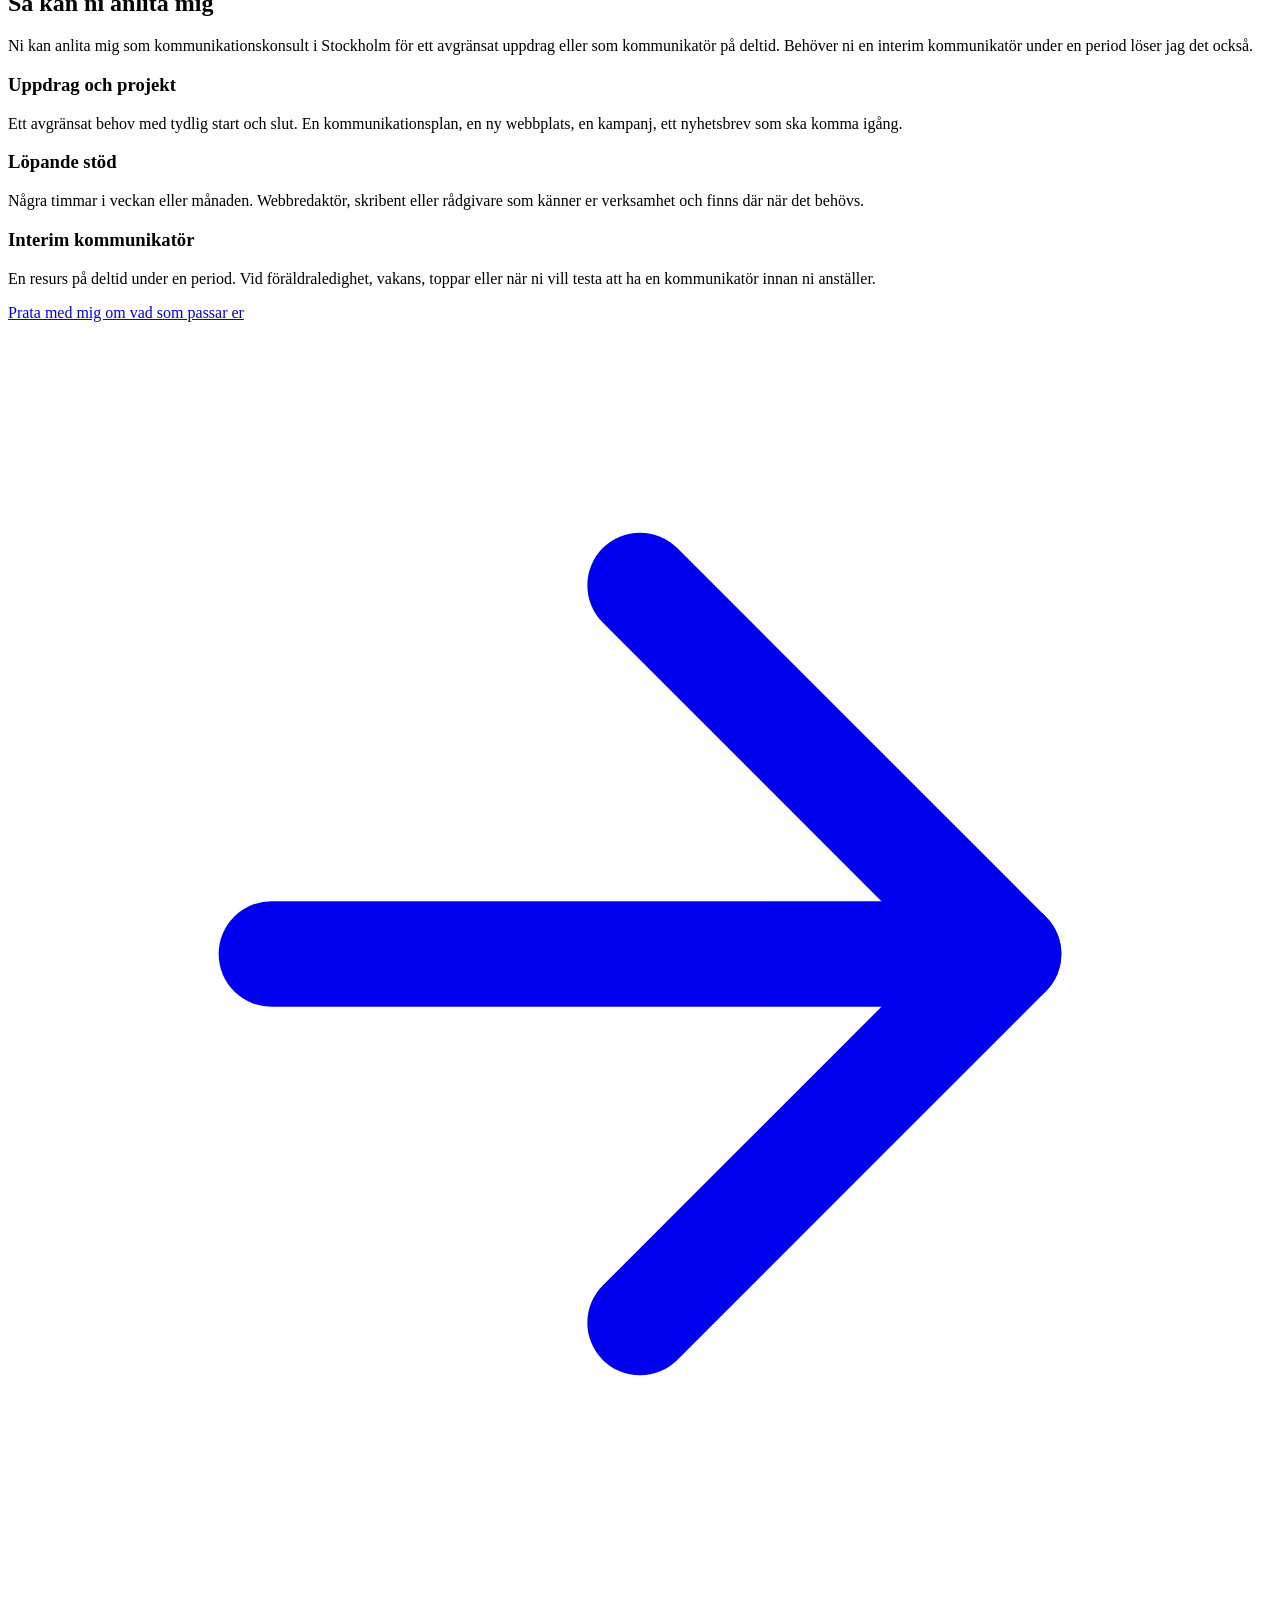
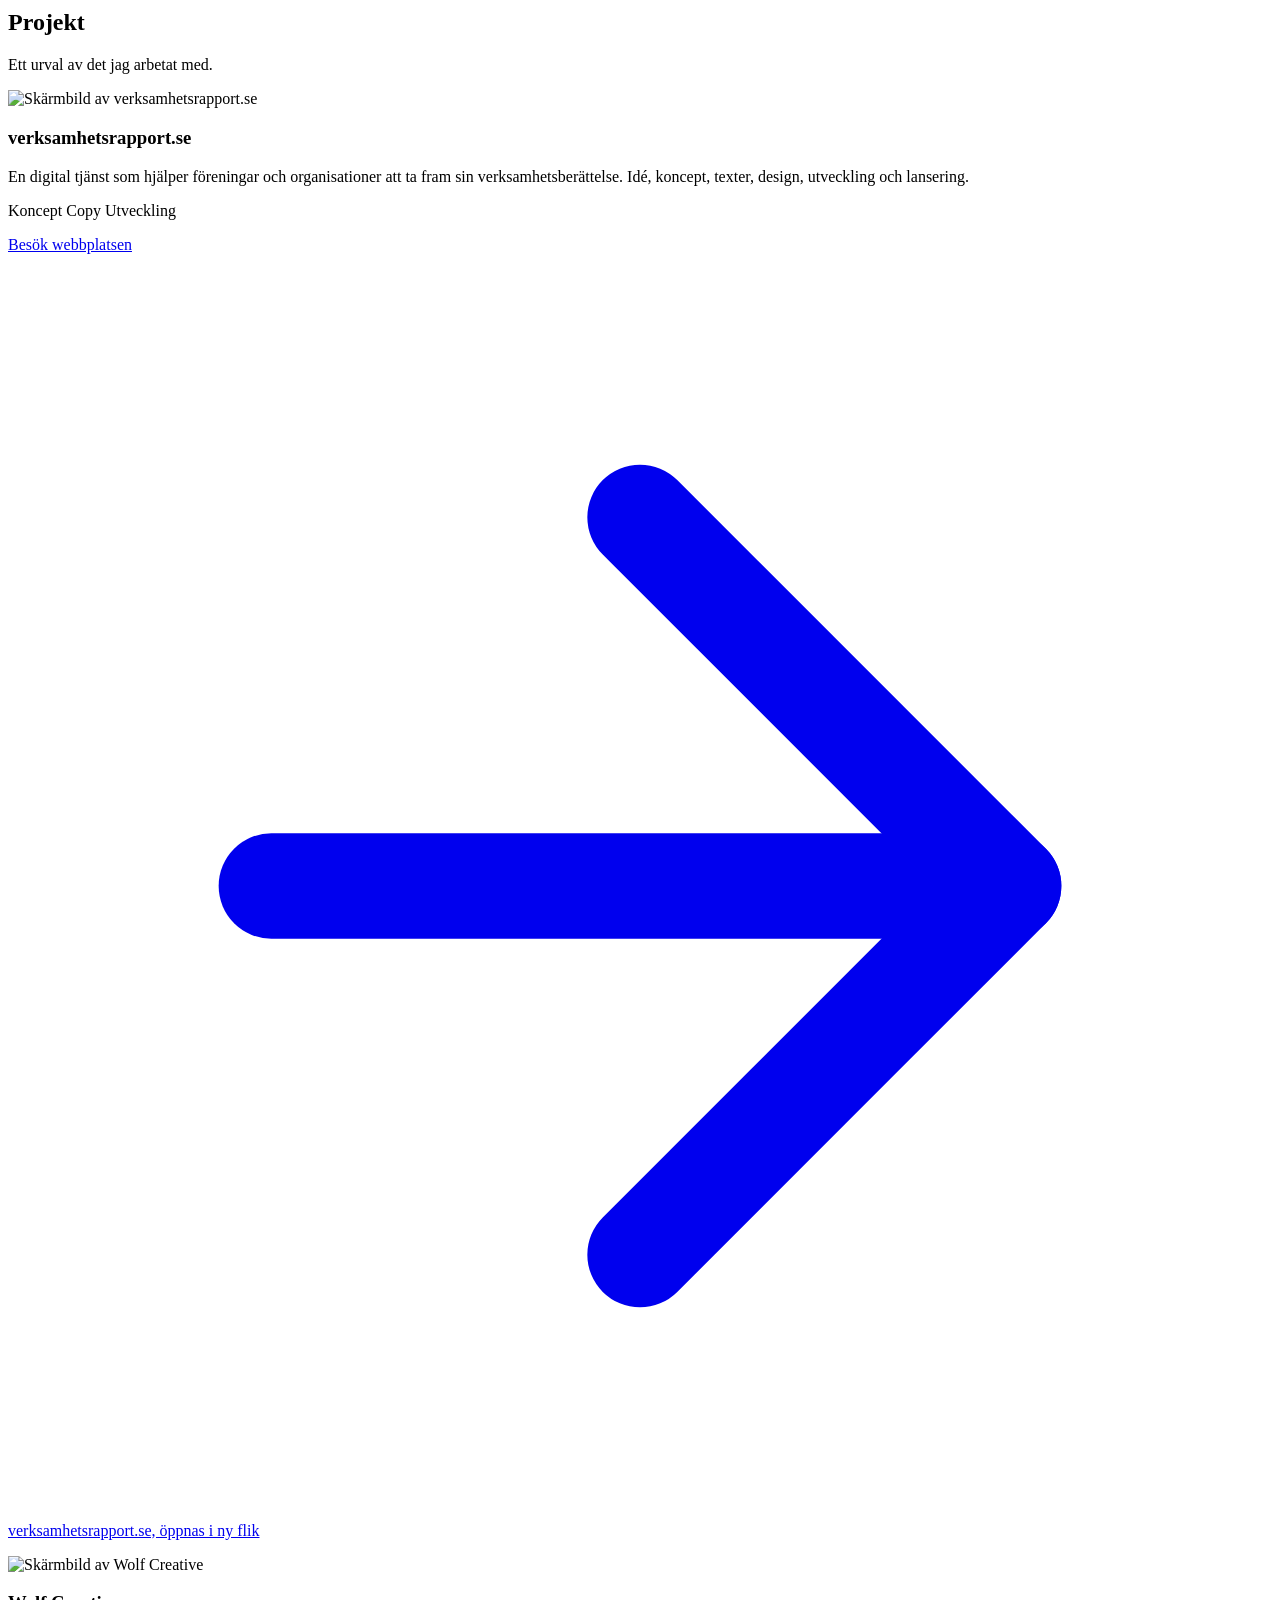
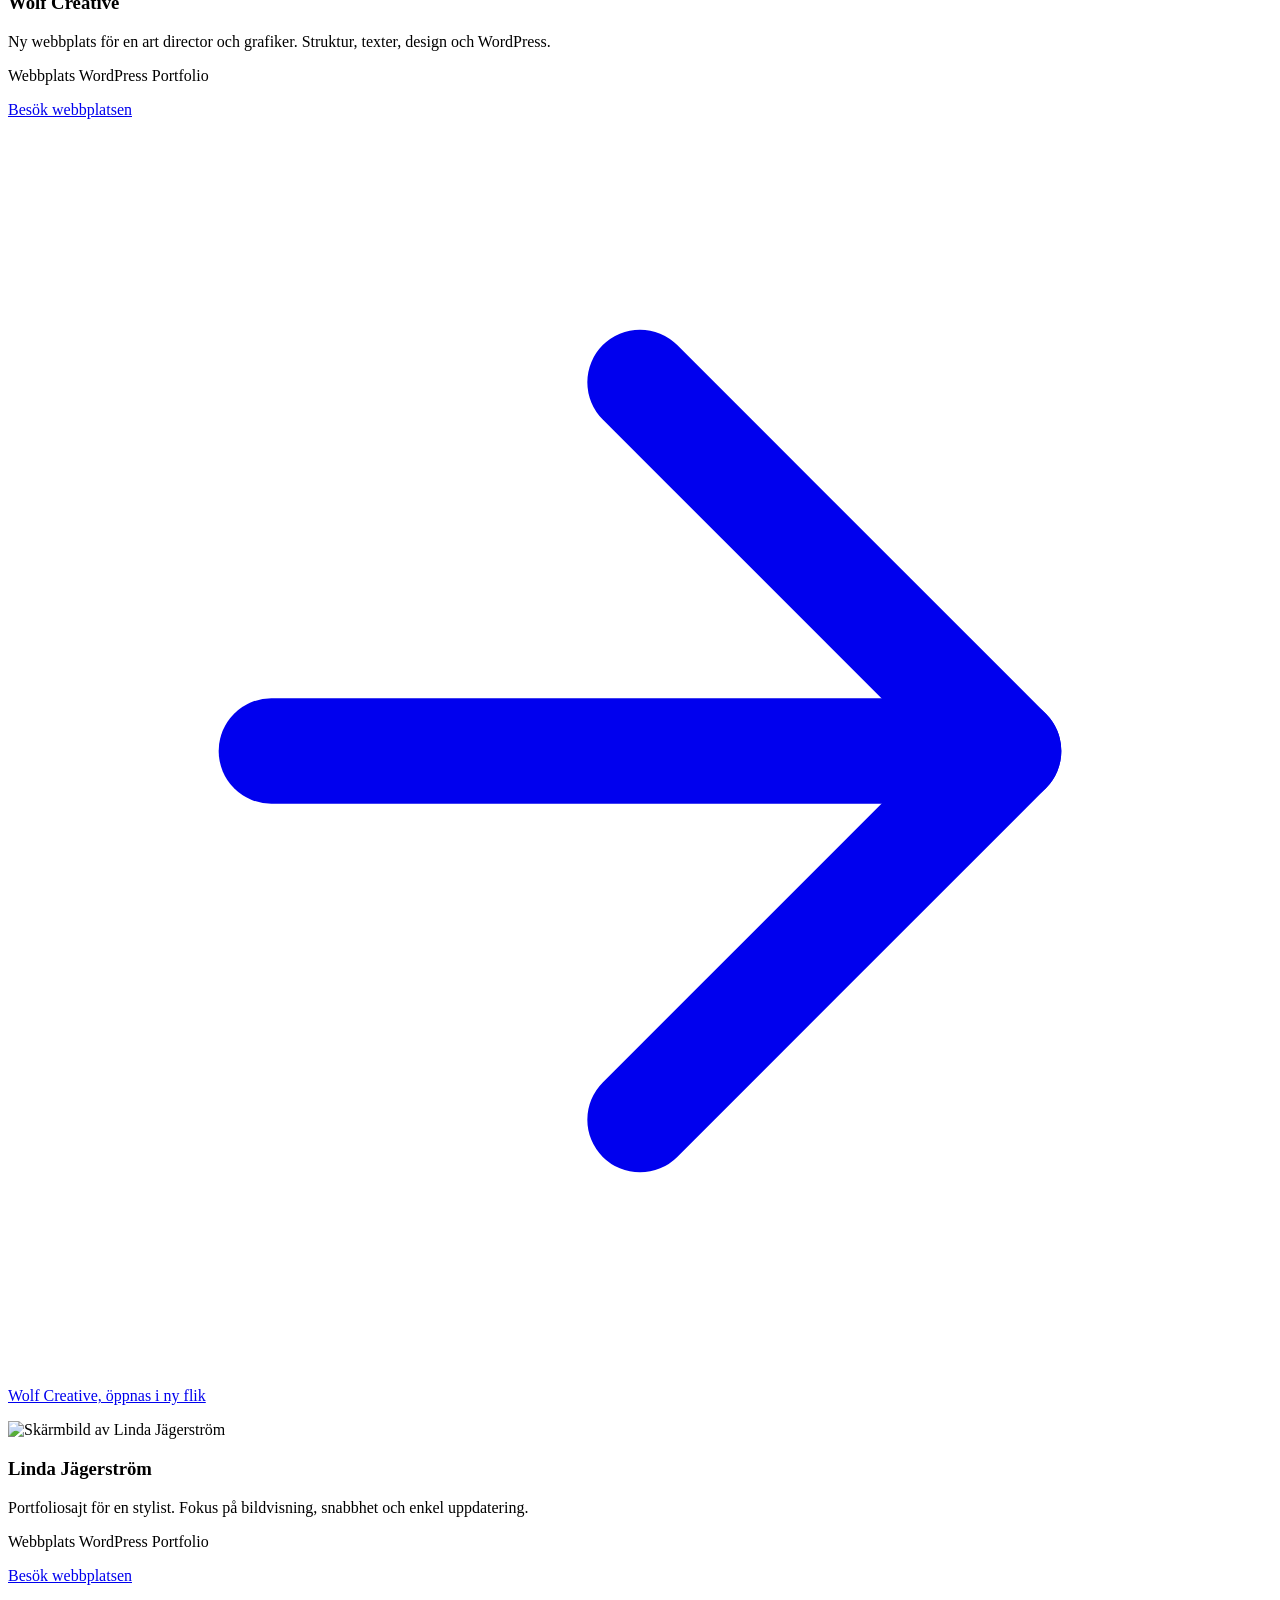
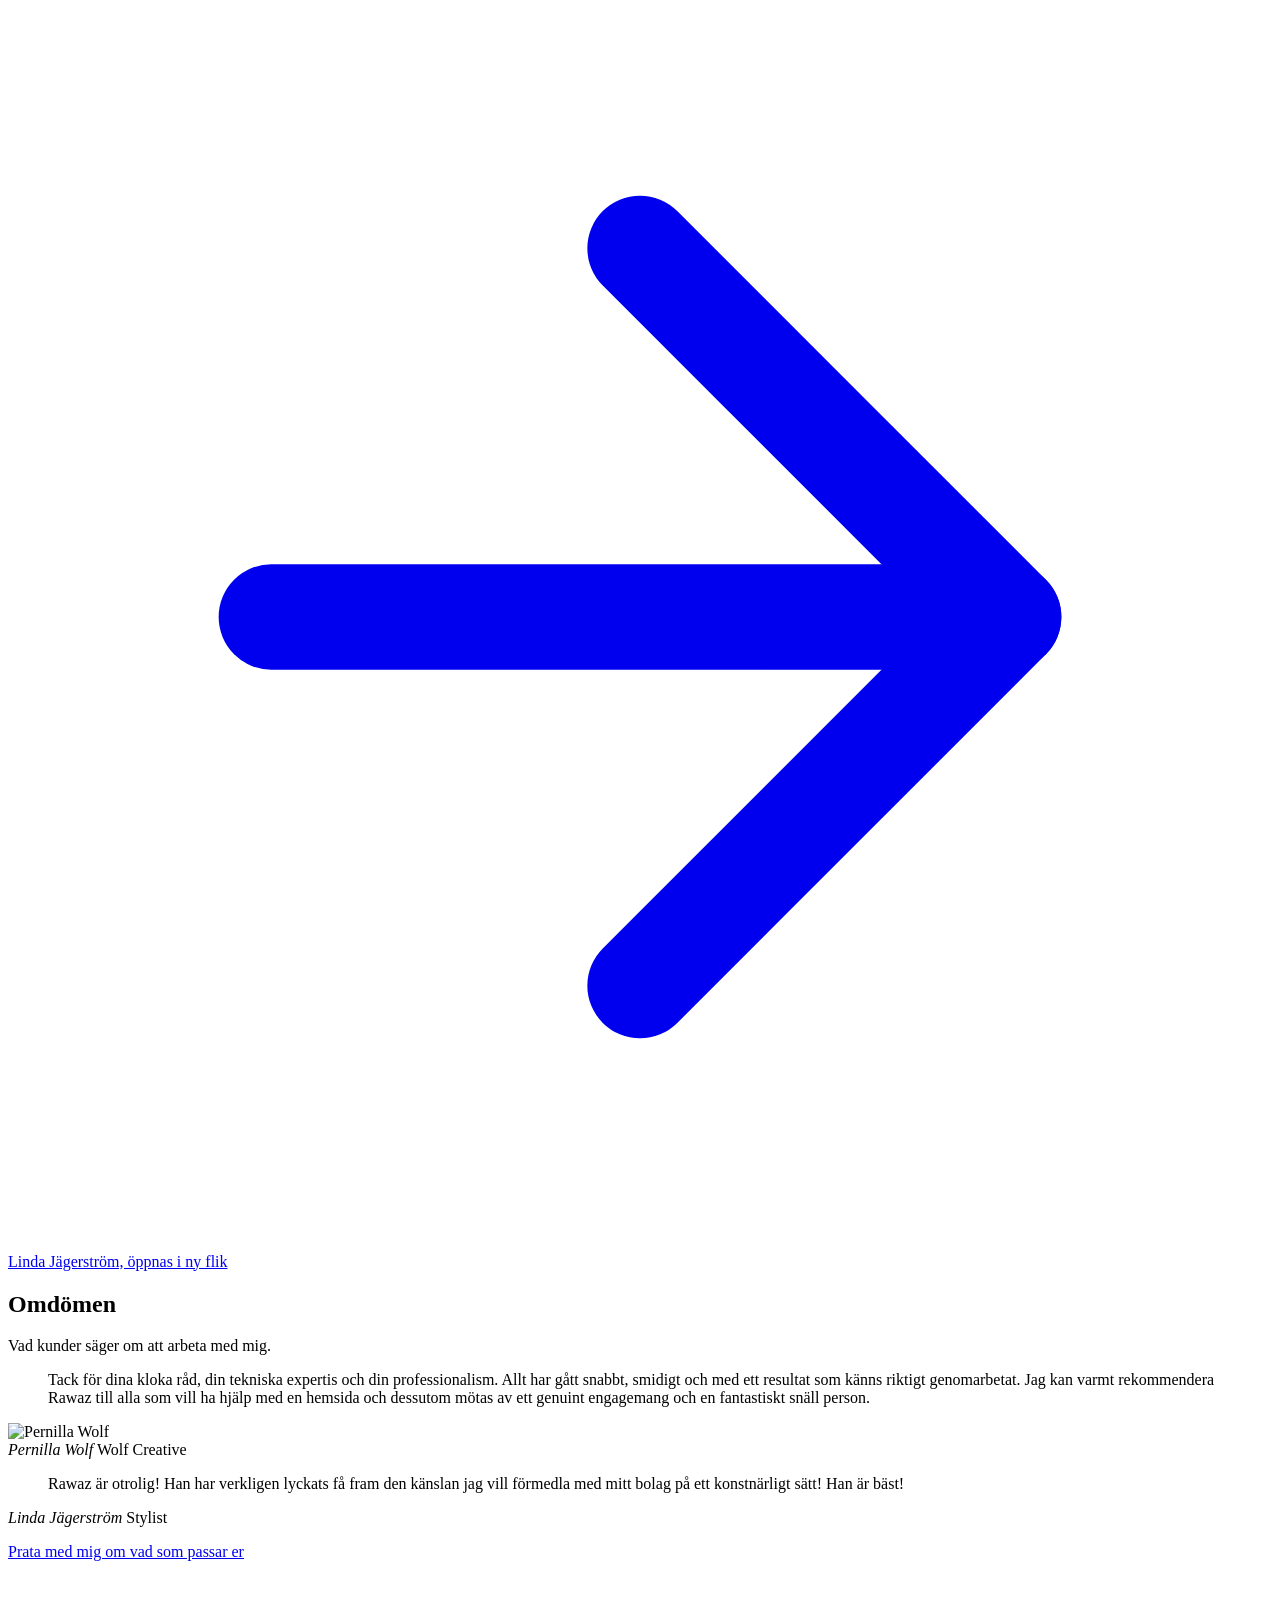
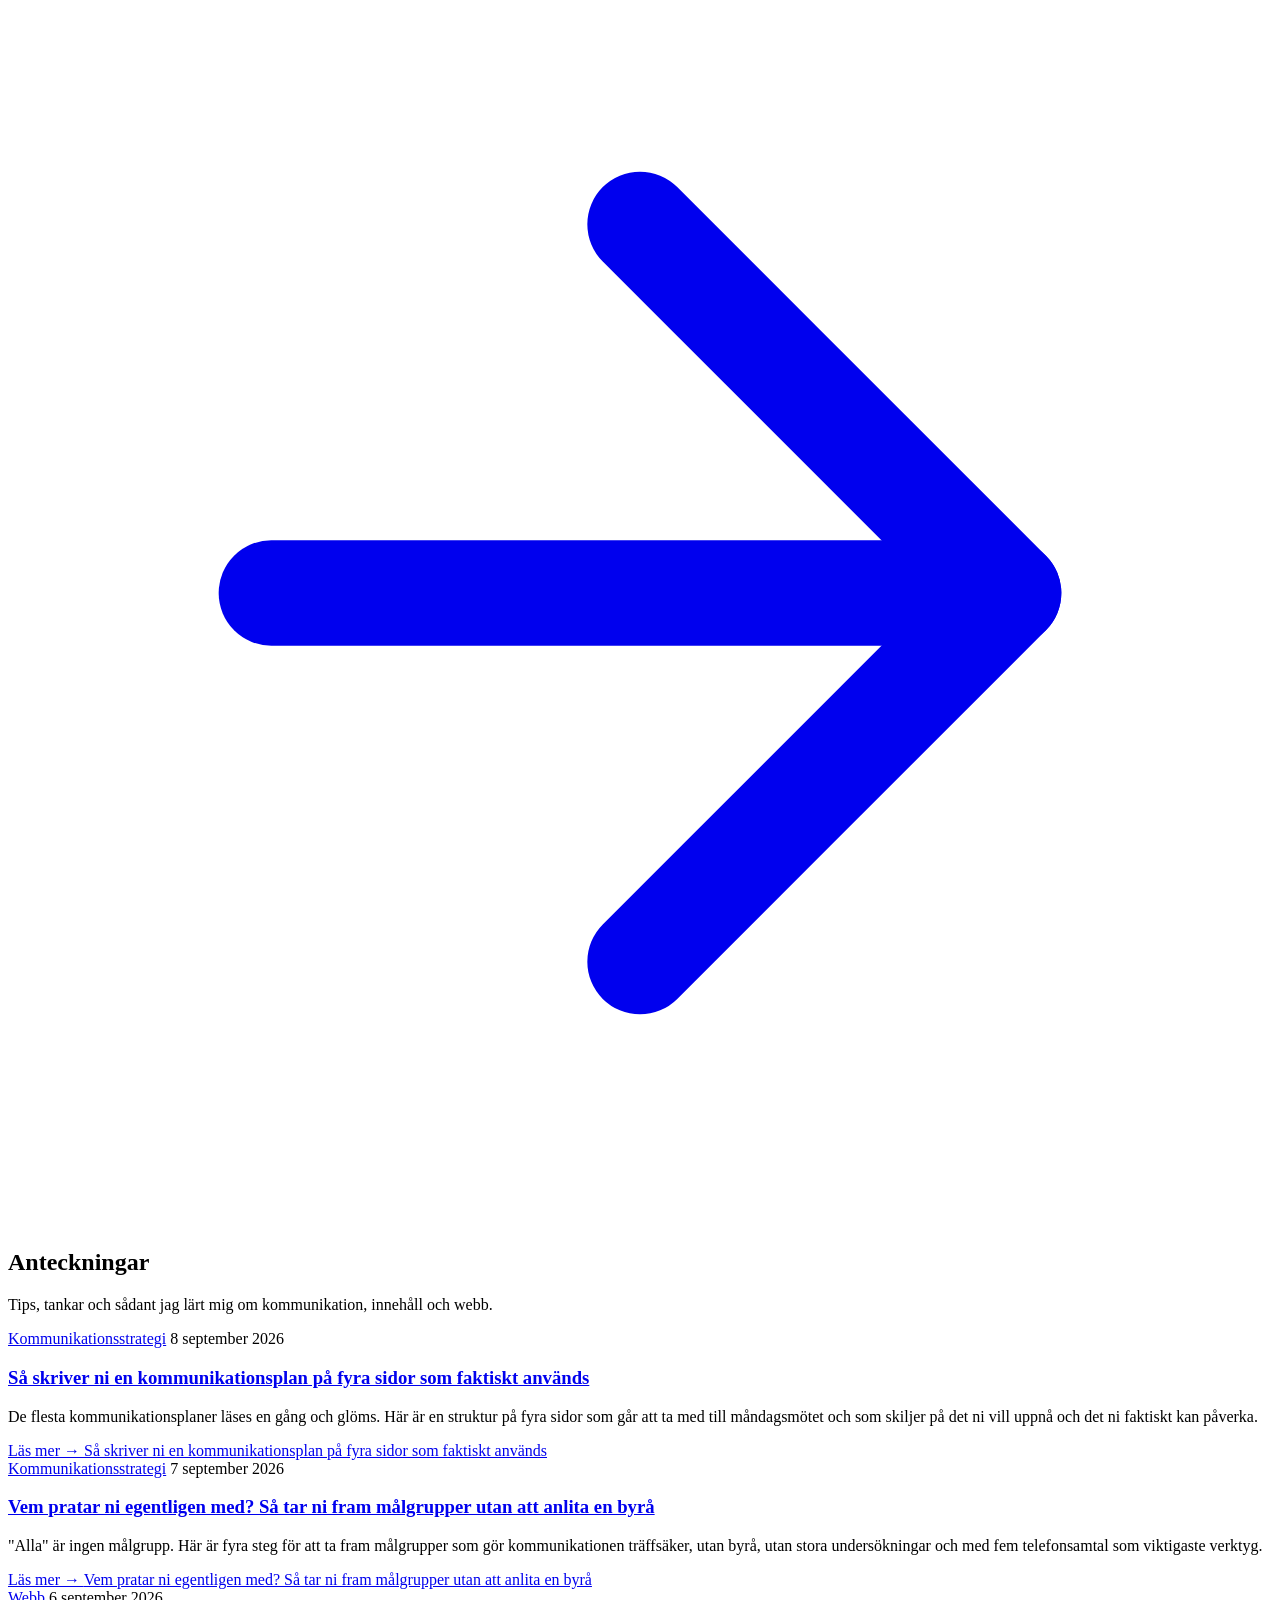
==== commit c9c82804: "fixes in blog" ====
--- a/index.html
+++ b/index.html
@@ -18,16 +18,20 @@
 <meta property="og:type" content="website">
 <meta property="og:url" content="https://rkkommunikation.se/">
 <meta name="twitter:card" content="summary">
-<link rel="alternate" type="application/rss+xml" title="rawazkarim.se » Webbflöde" href="https://rkkommunikation.se/feed/">
-<link rel="alternate" type="application/rss+xml" title="rawazkarim.se » Kommentarsflöde" href="https://rkkommunikation.se/comments/feed/">
+<meta property="og:image" content="https://rkkommunikation.se/wp-content/themes/rawazkarim.se/assets/images/og-default.png">
+<meta property="og:image:width" content="1200">
+<meta property="og:image:height" content="630">
+<meta name="twitter:image" content="https://rkkommunikation.se/wp-content/themes/rawazkarim.se/assets/images/og-default.png">
 <link rel="preload" href="https://rkkommunikation.se/wp-content/themes/rawazkarim.se/assets/fonts/fraunces-latin-var.woff2" as="font" type="font/woff2" crossorigin>
 <link rel="preload" href="https://rkkommunikation.se/wp-content/themes/rawazkarim.se/assets/fonts/inter-latin-var.woff2" as="font" type="font/woff2" crossorigin>
 <script type="application/ld+json">{
     "@context": "https://schema.org",
     "@type": "ProfessionalService",
-    "name": "Rawaz Karim, kommunikationskonsult",
+    "name": "RK Kommunikation",
     "description": "Kommunikationskonsult i Stockholm. Hjälper organisationer och företag med kommunikationsstrategi, innehåll, webb och uppföljning, som konsult, löpande stöd eller interim.",
-    "url": "http://localhost:10004",
+    "url": "https://rkkommunikation.se/",
+    "telephone": "+46702486280",
+    "email": "rawaz.karim@gmail.com",
     "address": {
         "@type": "PostalAddress",
         "addressLocality": "Stockholm",
@@ -47,7 +51,14 @@
     "@type": "Person",
     "name": "Rawaz Karim",
     "jobTitle": "Kommunikationskonsult",
-    "url": "http://localhost:10004",
+    "worksFor": {
+        "@type": "Organization",
+        "name": "RK Kommunikation"
+    },
+    "sameAs": [
+        "https://www.linkedin.com/in/PLATSHALLARE"
+    ],
+    "url": "https://rkkommunikation.se/",
     "address": {
         "@type": "PostalAddress",
         "addressLocality": "Stockholm",
@@ -58,7 +69,8 @@
         "Innehållsproduktion",
         "Webbstrategi",
         "Webbanalys"
-    ]
+    ],
+    "email": "rawaz.karim@gmail.com"
 }</script>
 <style id="classic-theme-styles-inline-css">
 /*! This file is auto-generated */
@@ -82,7 +94,7 @@
 			<!-- Logo - Left -->
 			<div class="site-logo">
 				<a href="https://rkkommunikation.se/" rel="home">
-					<img src="https://rkkommunikation.se/wp-content/themes/rawazkarim.se/assets/logo/logo.png" alt="rawazkarim.se" class="site-logo__image" width="72" height="72">
+					<img src="https://rkkommunikation.se/wp-content/themes/rawazkarim.se/assets/logo/logo.png" alt="RK Kommunikation" class="site-logo__image" width="72" height="72">
 				</a>
 			</div>
 
@@ -102,7 +114,7 @@
 	</header>
 
 	<!-- Social Icons - Fixed Right Side (Mail, Phone) -->
-	<div class="social-icons-fixed">
+		<div class="social-icons-fixed">
 		<a href="mailto:rawaz.karim@gmail.com" aria-label="E-post">
 			<svg viewbox="0 0 24 24" fill="none" stroke="currentColor" stroke-width="2" stroke-linecap="round" stroke-linejoin="round" aria-hidden="true">
 				<path d="M4 4h16c1.1 0 2 .9 2 2v12c0 1.1-.9 2-2 2H4c-1.1 0-2-.9-2-2V6c0-1.1.9-2 2-2z"></path>
@@ -238,13 +250,24 @@
 
 		<p class="services__note" data-animate="fade-up">
 			Det som skiljer mig från de flesta är att jag kan gå hela vägen: tänka ut det, skriva det, bygga det och följa upp det. Ni behöver inte förklara samma sak för flera leverantörer.		</p>
+
+		<p class="section-link" data-animate="fade-up">
+			<a href="#kontakt" class="link-arrow">
+				Prata med mig om vad som passar er				<svg viewbox="0 0 24 24" fill="none" stroke="currentColor" stroke-width="2" stroke-linecap="round" stroke-linejoin="round" aria-hidden="true">
+					<line x1="5" y1="12" x2="19" y2="12"></line>
+					<polyline points="12 5 19 12 12 19"></polyline>
+				</svg>
+			</a>
+		</p>
 	</div>
 </section>
 
 <section id="anlita" class="anlita-section">
 	<div class="container">
 		<div class="section-header text-center">
-			<h2 class="section-title" data-animate="fade-up">Så kan du anlita mig</h2>
+			<h2 class="section-title" data-animate="fade-up">Så kan ni anlita mig</h2>
+			<p class="section-intro" data-animate="fade-up" data-animate-delay="100">
+				Ni kan anlita mig som kommunikationskonsult i Stockholm för ett avgränsat uppdrag eller som kommunikatör på deltid. Behöver ni en interim kommunikatör under en period löser jag det också.			</p>
 		</div>
 
 		<div class="anlita__grid">
@@ -388,6 +411,15 @@
 					</footer>
 				</article>
 						</div>
+
+		<p class="section-link" data-animate="fade-up">
+			<a href="#kontakt" class="link-arrow">
+				Prata med mig om vad som passar er				<svg viewbox="0 0 24 24" fill="none" stroke="currentColor" stroke-width="2" stroke-linecap="round" stroke-linejoin="round" aria-hidden="true">
+					<line x1="5" y1="12" x2="19" y2="12"></line>
+					<polyline points="12 5 19 12 12 19"></polyline>
+				</svg>
+			</a>
+		</p>
 	</div>
 </section>
 
@@ -414,7 +446,7 @@
 						</h3>
 
 						<p class="blog-card__excerpt">
-							De flesta kommunikationsplaner läses en gång och glöms. Här är en struktur på fyra sidor som går att ta med till måndagsmötet…						</p>
+							De flesta kommunikationsplaner läses en gång och glöms. Här är en struktur på fyra sidor som går att ta med till måndagsmötet och som skiljer på det ni vill uppnå och det ni faktiskt kan påverka.						</p>
 
 						<a href="https://rkkommunikation.se/anteckningar/kommunikationsplan-fyra-sidor/" class="blog-card__read-more">
 							Läs mer →
@@ -436,7 +468,7 @@
 						</h3>
 
 						<p class="blog-card__excerpt">
-							&quot;Alla&quot; är ingen målgrupp. Här är fyra steg för att ta fram målgrupper som gör kommunikationen träffsäker, utan byrå, utan stora undersökningar…						</p>
+							&quot;Alla&quot; är ingen målgrupp. Här är fyra steg för att ta fram målgrupper som gör kommunikationen träffsäker, utan byrå, utan stora undersökningar och med fem telefonsamtal som viktigaste verktyg.						</p>
 
 						<a href="https://rkkommunikation.se/anteckningar/ta-fram-malgrupper/" class="blog-card__read-more">
 							Läs mer →
@@ -458,7 +490,7 @@
 						</h3>
 
 						<p class="blog-card__excerpt">
-							Den som skriver kraven styr projektet. Här är tio frågor ni bör ha svarat på innan ni ber om offert på en…						</p>
+							Den som skriver kraven styr projektet. Här är tio frågor ni bör ha svarat på innan ni ber om offert på en ny webbplats, och vad svaren avslöjar om leverantören.						</p>
 
 						<a href="https://rkkommunikation.se/anteckningar/upphandla-ny-webbplats-tio-fragor/" class="blog-card__read-more">
 							Läs mer →
@@ -491,7 +523,7 @@
 				<h2 class="section-title">Om mig</h2>
 
 				<div class="about__text">
-					<p>Jag är kommunikatör, webbredaktör och webbstrateg med 20 års erfarenhet från startups, medlemsorganisationer och stora verksamheter. Under de åren har jag skrivit, planerat, byggt och följt upp kommunikation i de flesta digitala kanaler som funnits.</p><p>Ni kan anlita mig för att ta fram en kommunikationsplan, skriva texter som faktiskt blir lästa, ta hand om webben och de sociala kanalerna löpande, leda ett webbprojekt från kravställning till lansering eller reda ut vad som fungerar och inte i era kanaler. Ofta blir det en kombination. Jag trivs bäst hos organisationer som har mycket att berätta men inte en hel avdelning som kan göra det.</p><p>Det jag tar med mig är förmågan att gå hela vägen: från idé och strategi till färdig text, publicerad sida och uppföljning. Genomtänkt kommunikation som går att följa upp.</p>				</div>
+					<p>Jag är kommunikatör, webbredaktör och webbstrateg med 20 års erfarenhet från startups, medlemsorganisationer och stora verksamheter. Under de åren har jag skrivit, planerat, byggt och följt upp kommunikation i de flesta digitala kanaler som funnits.</p><p>Ni kan anlita mig för att ta fram en kommunikationsplan eller skriva texter som faktiskt blir lästa. Jag kan ta hand om webben och de sociala kanalerna löpande. Jag kan också leda ett webbprojekt från kravställning till lansering eller reda ut vad som fungerar och inte i era kanaler. Ofta blir det en kombination. Jag trivs bäst hos organisationer som har mycket att berätta men inte en hel avdelning som kan göra det.</p><p>Det jag tar med mig är förmågan att följa arbetet från idé och strategi till färdig text, publicerad sida och uppföljning. Genomtänkt kommunikation som går att följa upp.</p>				</div>
 
 				<div class="about__skills">
 											<span class="skill-tag">Kommunikationsstrategi</span>
@@ -506,10 +538,6 @@
 											<span class="skill-tag">Kravställning och upphandling</span>
 											<span class="skill-tag">Tillgänglighet (WCAG)</span>
 											<span class="skill-tag">SEO</span>
-											<span class="skill-tag">WordPress</span>
-											<span class="skill-tag">Optimizely</span>
-											<span class="skill-tag">Matomo</span>
-											<span class="skill-tag">Google Analytics</span>
 									</div>
 
 			</div>
@@ -521,7 +549,7 @@
 			<div class="about__background-intro" data-animate="fade-up">
 				<h3 class="about__background-title">Bakgrund</h3>
 				<p>Jag har arbetat med kommunikation sedan 2007, i offentlig sektor, idéburen sektor och näringsliv. Rollerna har växlat mellan kommunikatör, kommunikationsansvarig och webbstrateg, hos allt från en räddningstjänst och ett IT-företag med 10 000 anställda till ett förlag och en medlemsorganisation.</p>
-				<p>Gemensamt för åren är ansvaret för webb, nyhetsbrev och sociala medier. De senaste åren har det vuxit till kanalstrategi, webbanalys och att leda webbprojekt från kravställning till lansering. Sedan 2025 gör jag samma sak i egen verksamhet, för flera uppdragsgivare.</p>
+				<p>Gemensamt för åren är ansvaret för webb, nyhetsbrev och sociala medier. De senaste åren har det vuxit till kanalstrategi, webbanalys och att leda webbprojekt från kravställning till lansering. Den egna verksamheten startade 2025, parallellt med anställningen på TRS. Sedan dess gör jag samma sak för flera uppdragsgivare.</p>
 			</div>
 
 			<div class="about__background" data-animate="fade-up" data-animate-delay="100">
@@ -586,6 +614,15 @@
 				</div>
 			</div>
 		</div>
+
+		<p class="section-link" data-animate="fade-up">
+			<a href="#kontakt" class="link-arrow">
+				Prata med mig om vad som passar er				<svg viewbox="0 0 24 24" fill="none" stroke="currentColor" stroke-width="2" stroke-linecap="round" stroke-linejoin="round" aria-hidden="true">
+					<line x1="5" y1="12" x2="19" y2="12"></line>
+					<polyline points="12 5 19 12 12 19"></polyline>
+				</svg>
+			</a>
+		</p>
 	</div>
 </section>
 
@@ -597,14 +634,11 @@
 				Slå gärna en signal eller skriv ett mejl. Jag ser fram emot att höra från er.			</p>
 		</div>
 
+		<p class="contact__cta" data-animate="fade-up" data-animate-delay="150">
+			<a href="mailto:rawaz.karim@gmail.com" class="btn btn--primary btn--large">rawaz.karim@gmail.com</a>
+		</p>
+
 		<div class="contact__links" data-animate="fade-up" data-animate-delay="200">
-			<a href="mailto:rawaz.karim@gmail.com" class="contact__link">
-				<svg viewbox="0 0 24 24" fill="none" stroke="currentColor" stroke-width="2" stroke-linecap="round" stroke-linejoin="round" aria-hidden="true">
-					<path d="M4 4h16c1.1 0 2 .9 2 2v12c0 1.1-.9 2-2 2H4c-1.1 0-2-.9-2-2V6c0-1.1.9-2 2-2z"></path>
-					<polyline points="22,6 12,13 2,6"></polyline>
-				</svg>
-				<span>rawaz.karim@gmail.com</span>
-			</a>
 			<a href="tel:+46702486280" class="contact__link">
 				<svg viewbox="0 0 24 24" fill="none" stroke="currentColor" stroke-width="2" stroke-linecap="round" stroke-linejoin="round" aria-hidden="true">
 					<path d="M22 16.92v3a2 2 0 0 1-2.18 2 19.79 19.79 0 0 1-8.63-3.07 19.5 19.5 0 0 1-6-6 19.79 19.79 0 0 1-3.07-8.67A2 2 0 0 1 4.11 2h3a2 2 0 0 1 2 1.72 12.84 12.84 0 0 0 .7 2.81 2 2 0 0 1-.45 2.11L8.09 9.91a16 16 0 0 0 6 6l1.27-1.27a2 2 0 0 1 2.11-.45 12.84 12.84 0 0 0 2.81.7A2 2 0 0 1 22 16.92z"></path>
@@ -616,7 +650,7 @@
 					<circle cx="12" cy="10" r="3"></circle>
 					<path d="M12 21.7C17.3 17 20 13 20 10a8 8 0 1 0-16 0c0 3 2.7 7 8 11.7z"></path>
 				</svg>
-				<span>Tulegatan 53, 153 55 Stockholm</span>
+				<span>Tulegatan 53, 113 53 Stockholm</span>
 			</span>
 		</div>
 	</div>
@@ -632,12 +666,12 @@
 				<!-- Logo -->
 				<div class="footer__logo">
 					<a href="https://rkkommunikation.se/" rel="home">
-						<img src="https://rkkommunikation.se/wp-content/themes/rawazkarim.se/assets/logo/logo.png" alt="rawazkarim.se" width="72" height="72">
+						<img src="https://rkkommunikation.se/wp-content/themes/rawazkarim.se/assets/logo/logo.png" alt="RK Kommunikation" width="72" height="72">
 					</a>
 				</div>
 
 				<!-- Tagline -->
-				<p class="footer__tagline">Rawaz Karim, kommunikationskonsult i Stockholm</p>
+				<p class="footer__tagline">RK Kommunikation. Rawaz Karim, kommunikationskonsult i Stockholm.</p>
 
 				<!-- Footer Navigation -->
 				<nav class="footer__nav" aria-label="Sidfotsnavigation">
@@ -647,12 +681,13 @@
 													<li><a href="https://rkkommunikation.se/anteckningar/">Anteckningar</a></li>
 												<li><a href="https://rkkommunikation.se/#om-mig">Om mig</a></li>
 						<li><a href="https://rkkommunikation.se/#kontakt">Kontakt</a></li>
+						<li><a href="https://www.linkedin.com/in/PLATSHALLARE" rel="me">LinkedIn</a></li>
 					</ul>
 				</nav>
 
 				<!-- Copyright -->
 				<p class="footer__copyright">
-					© 2026 rawazkarim.se
+					© 2026 RK Kommunikation
 				</p>
 			</div>
 		</div>
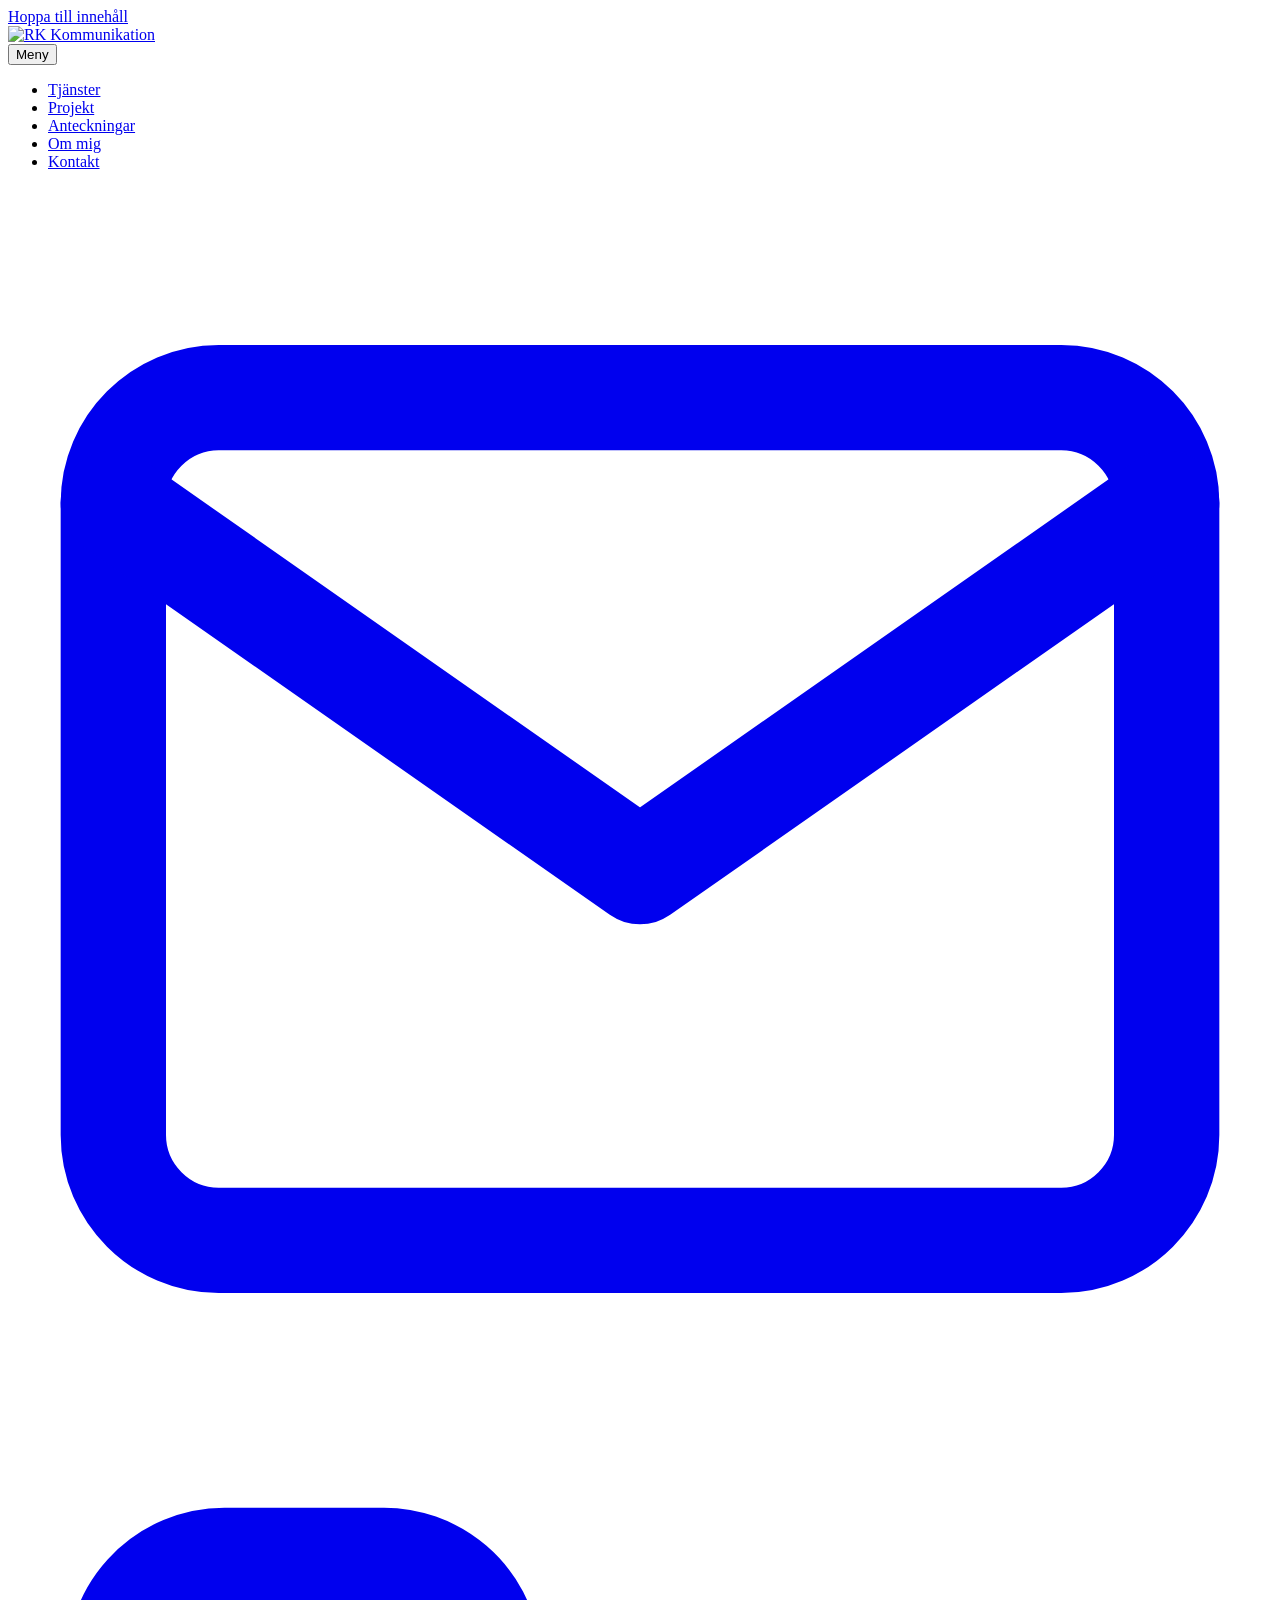
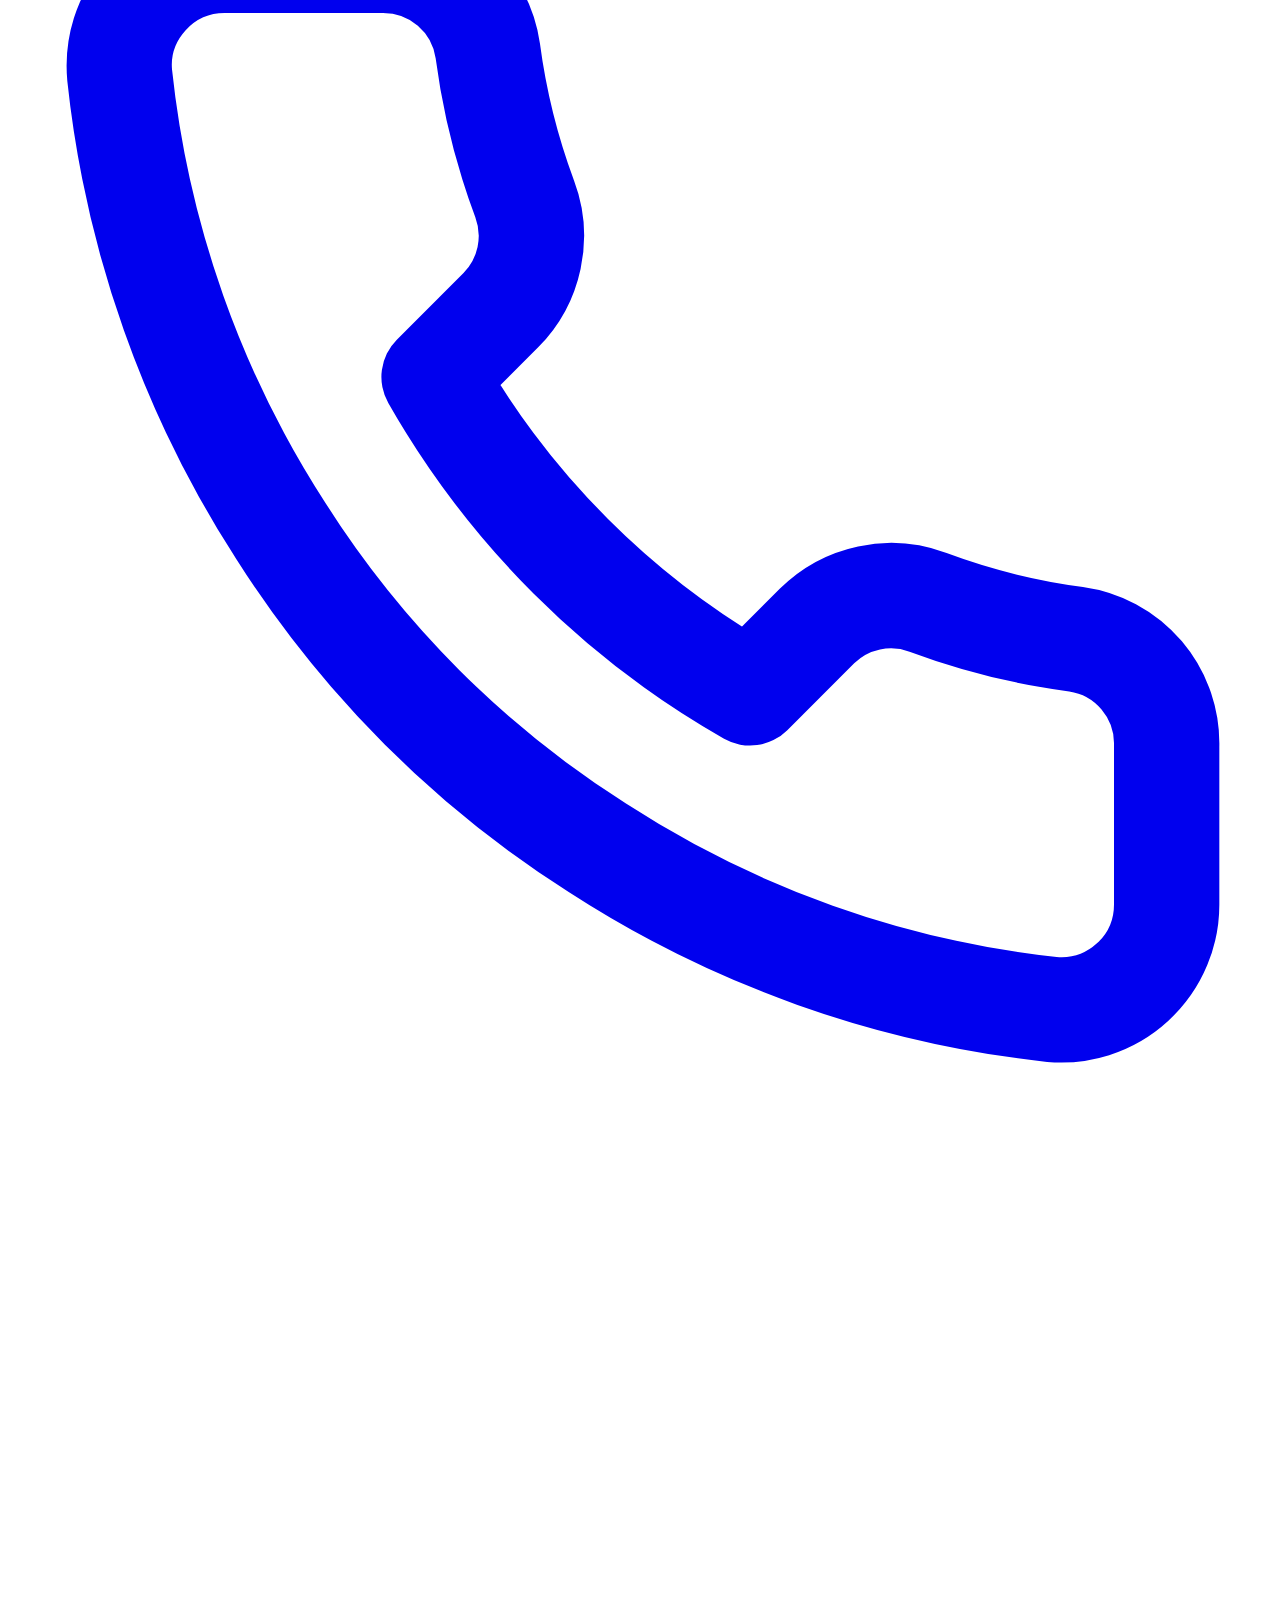
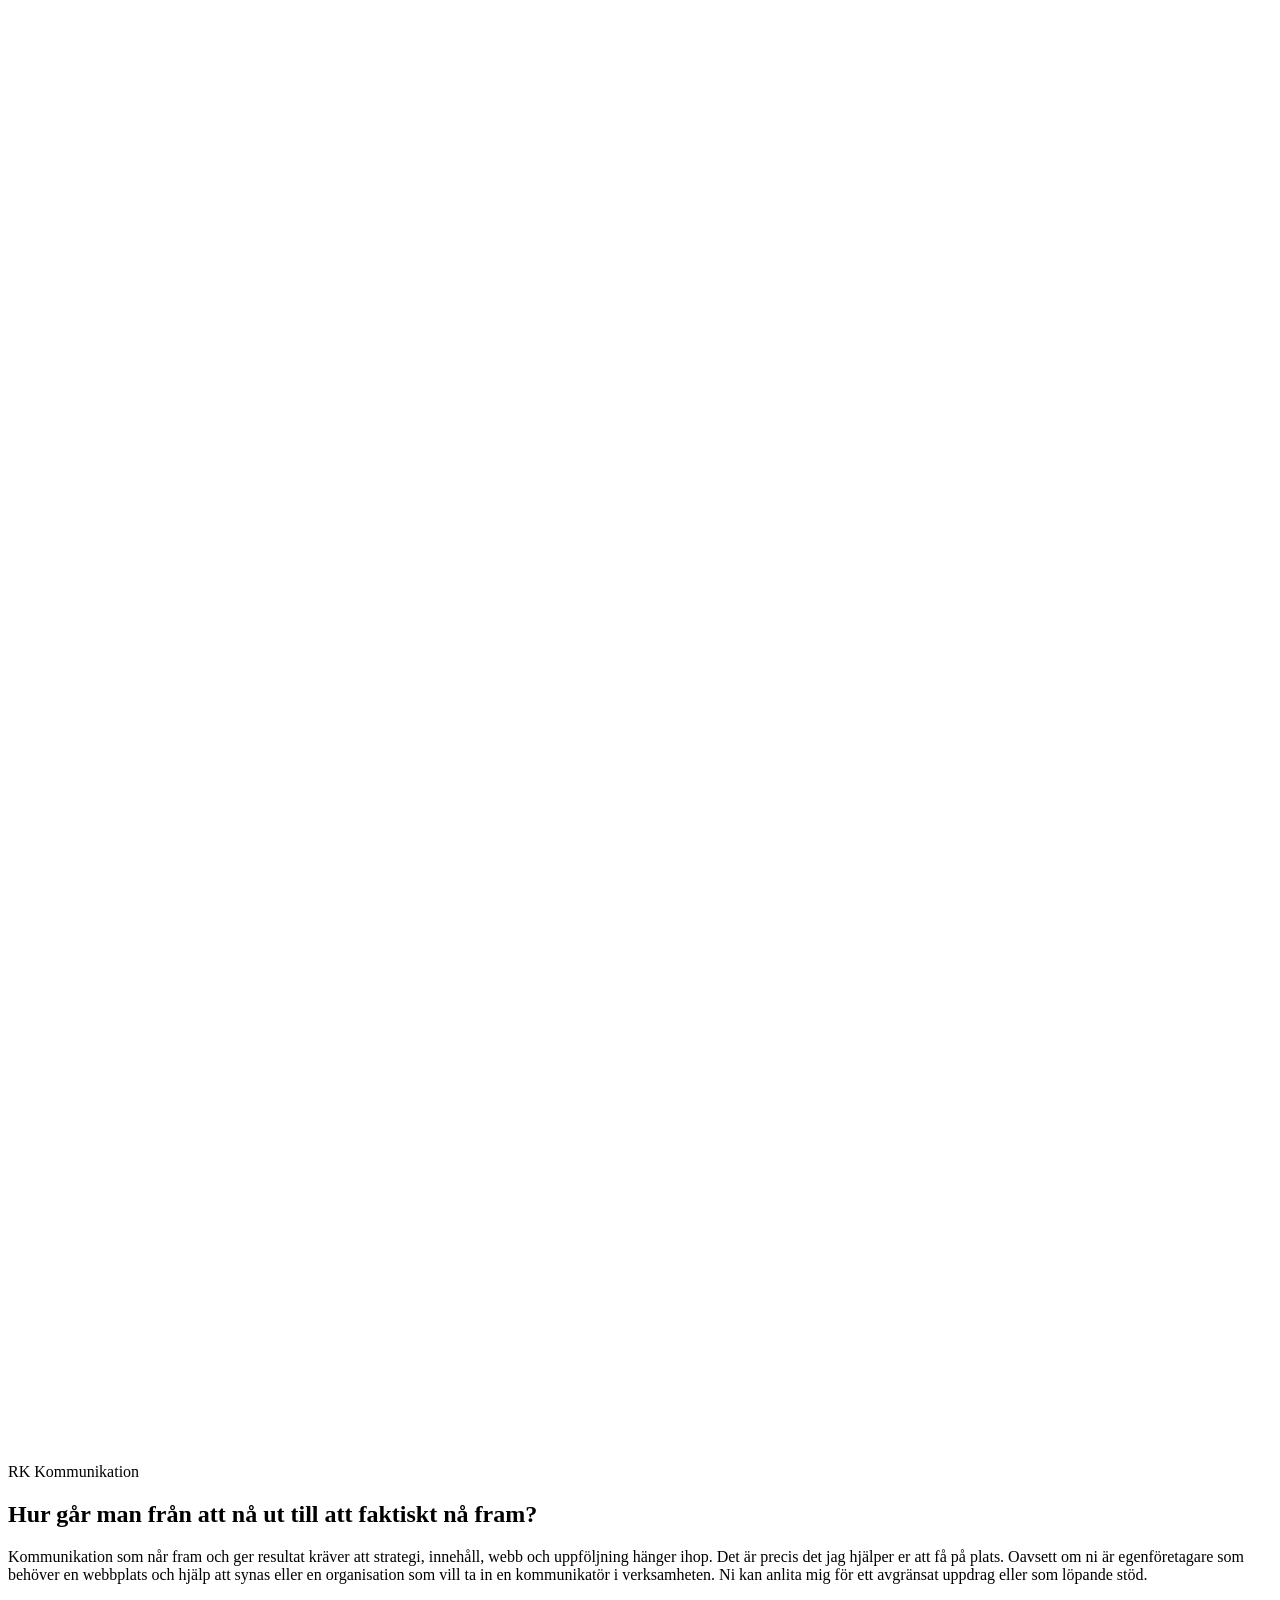
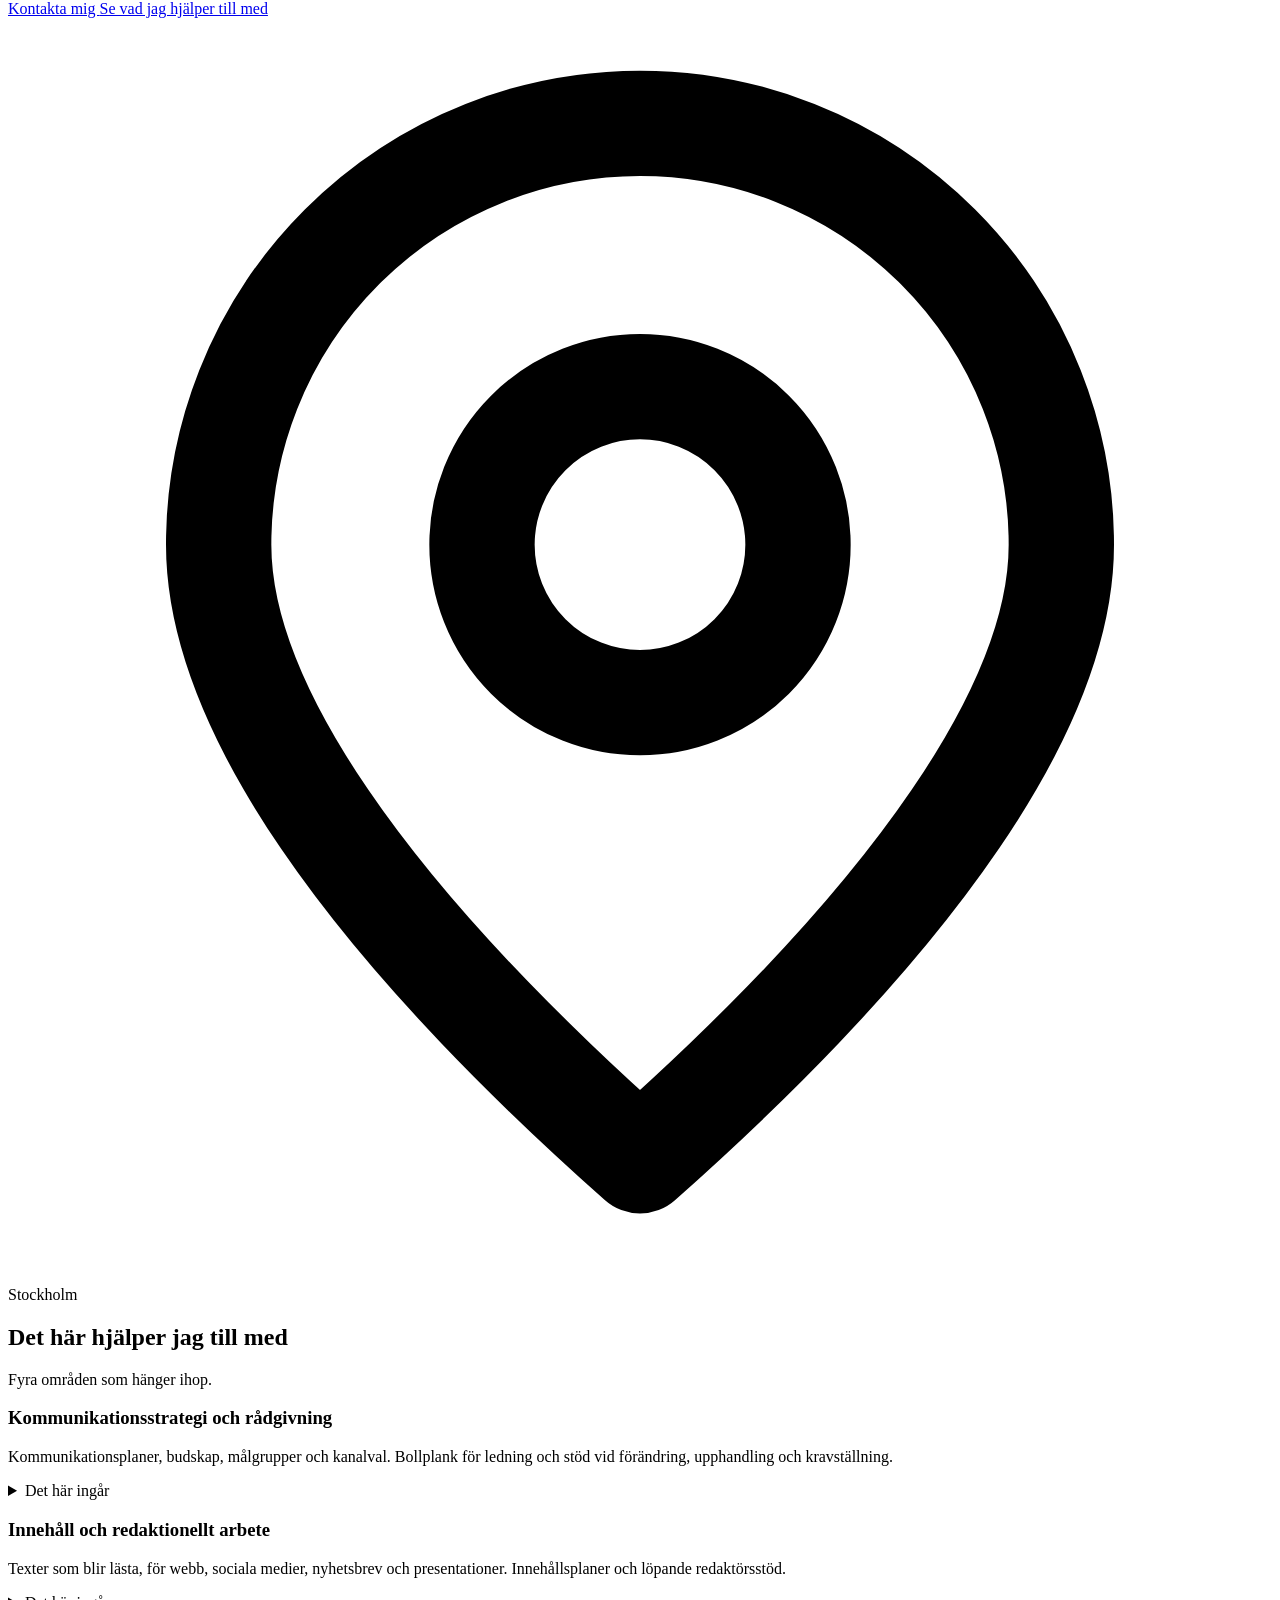
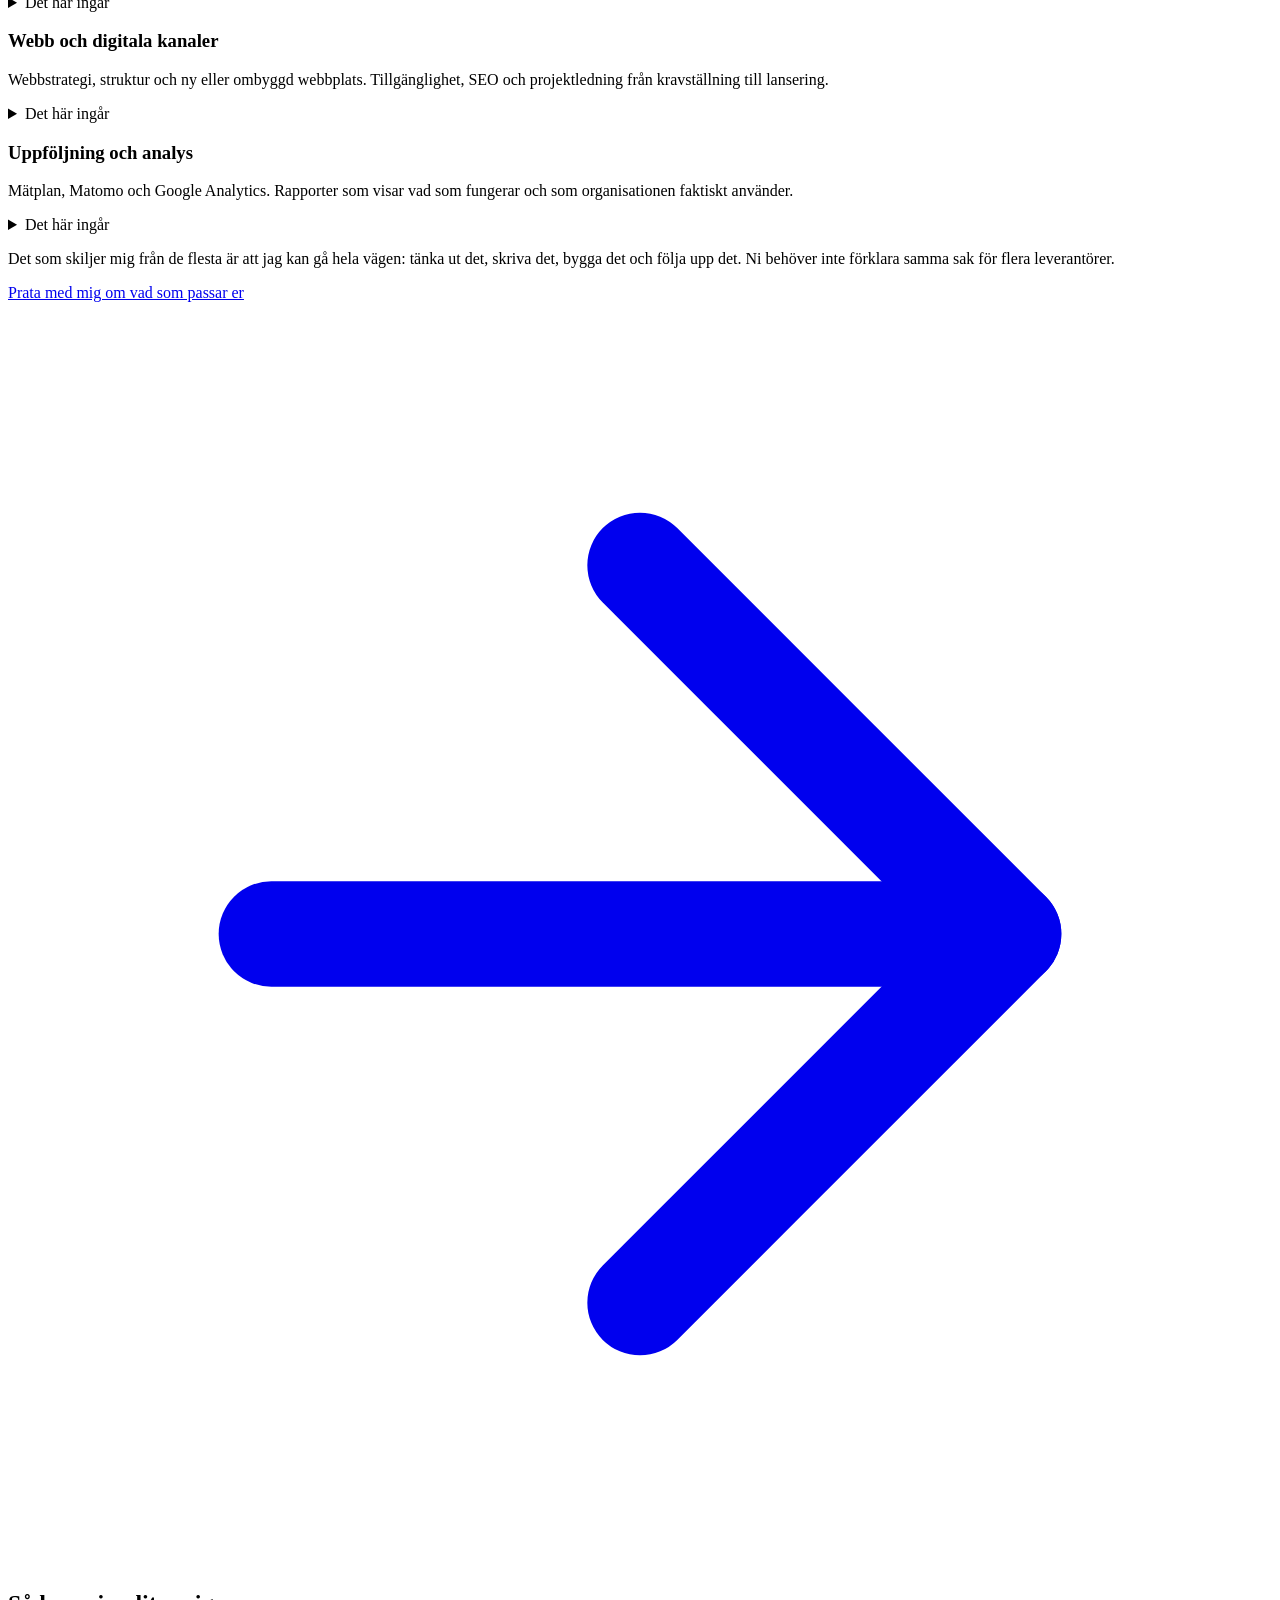
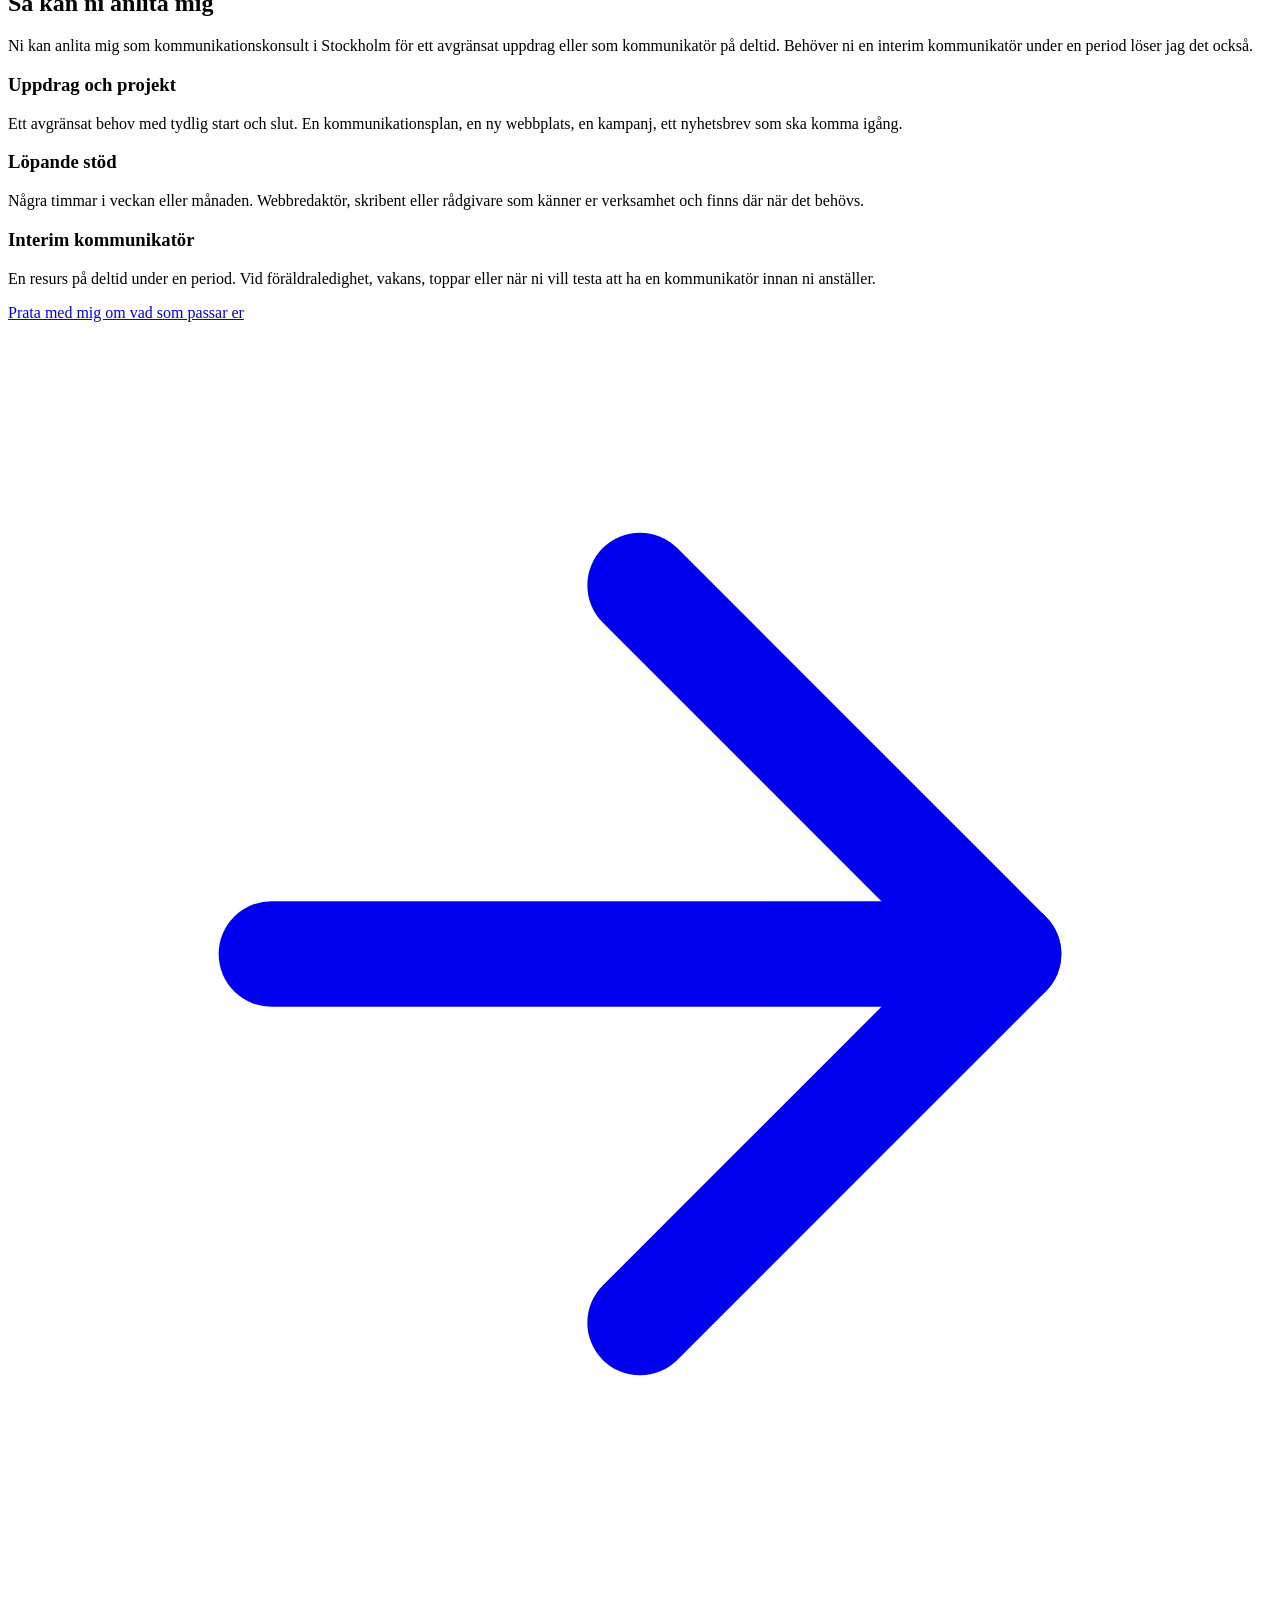
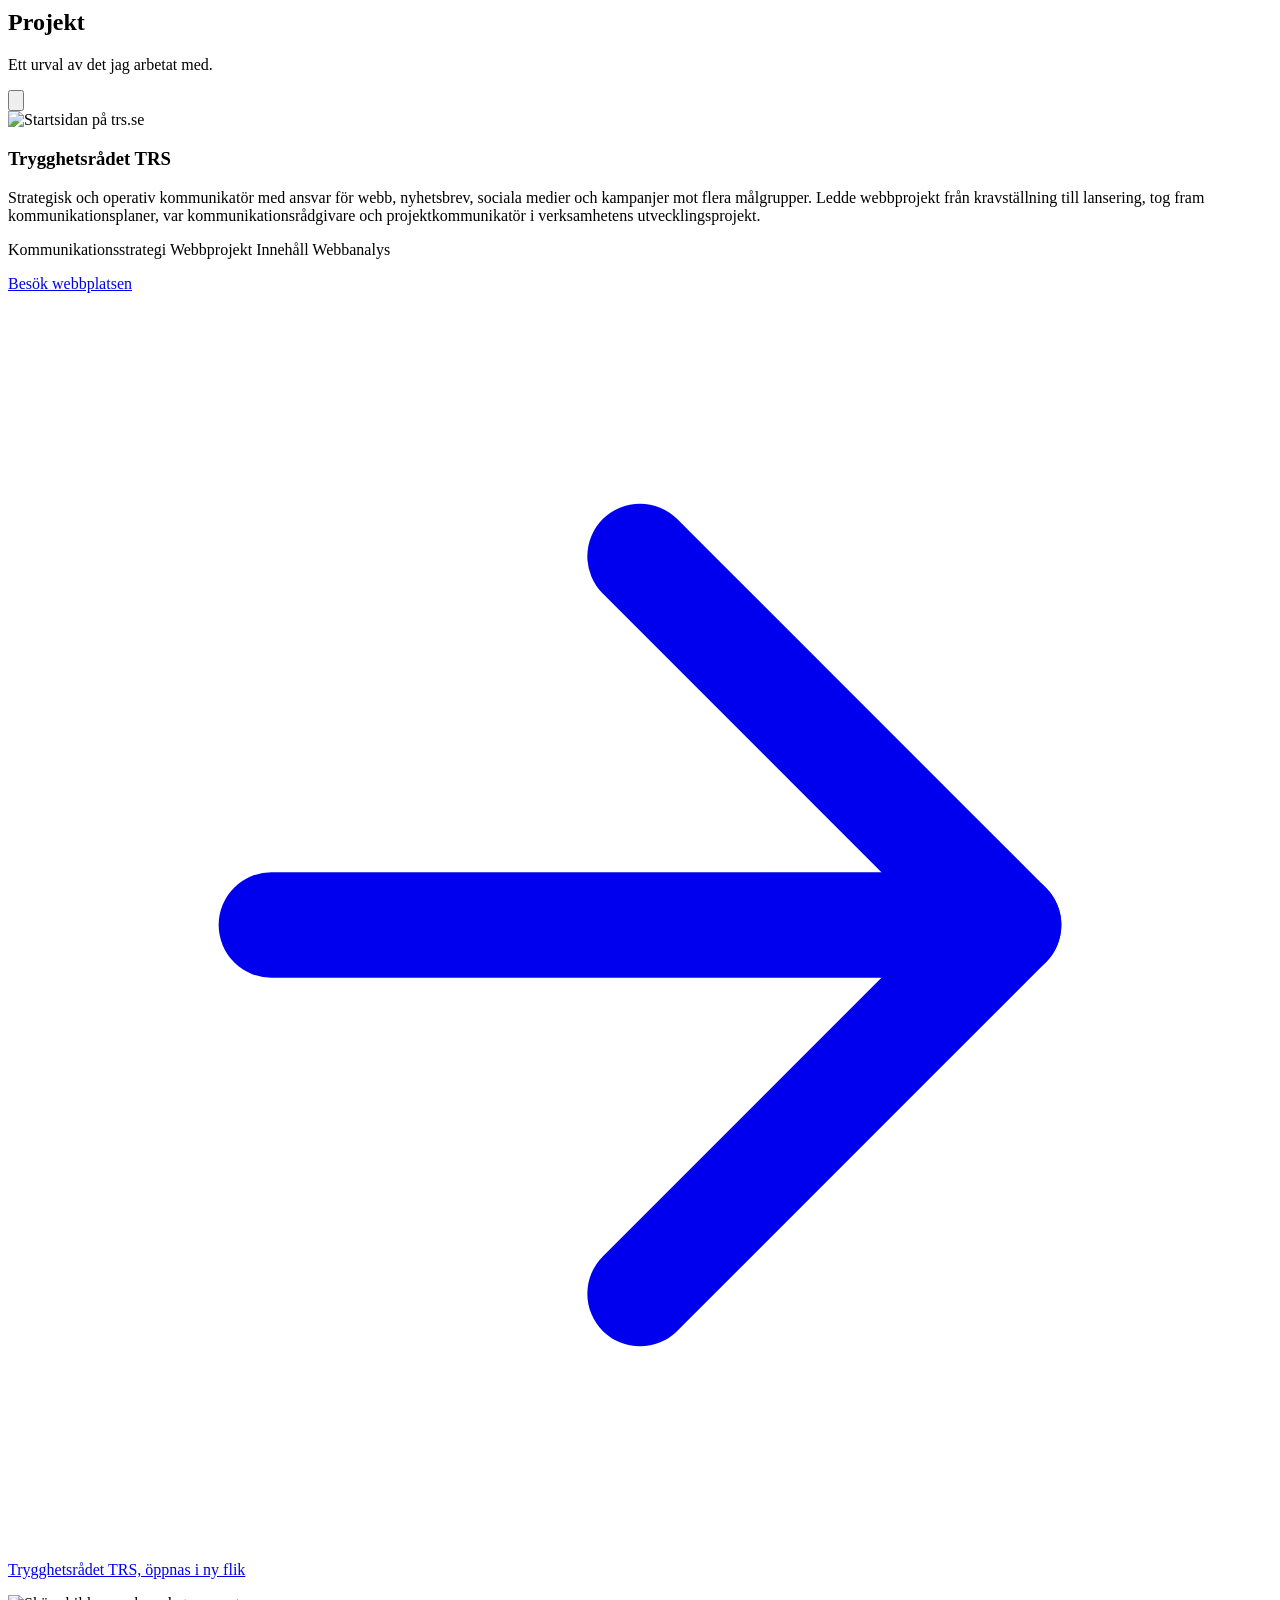
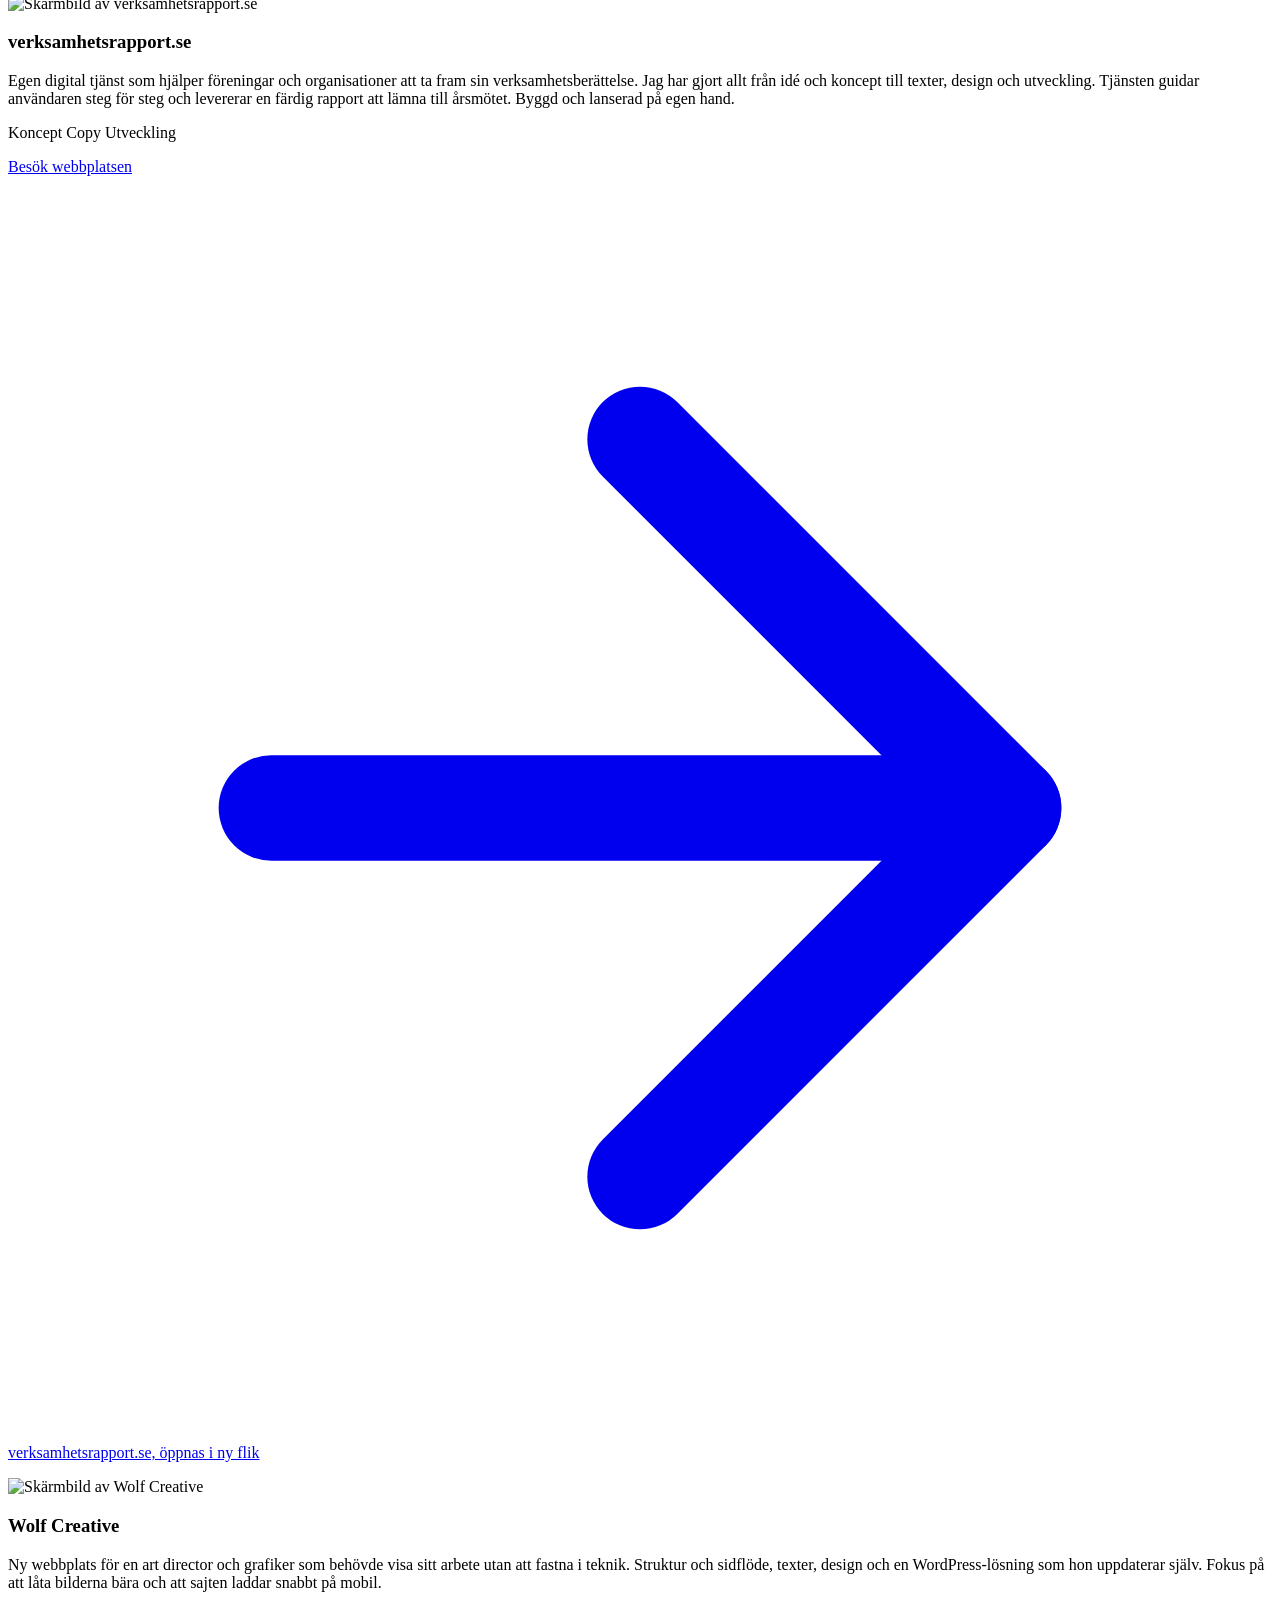
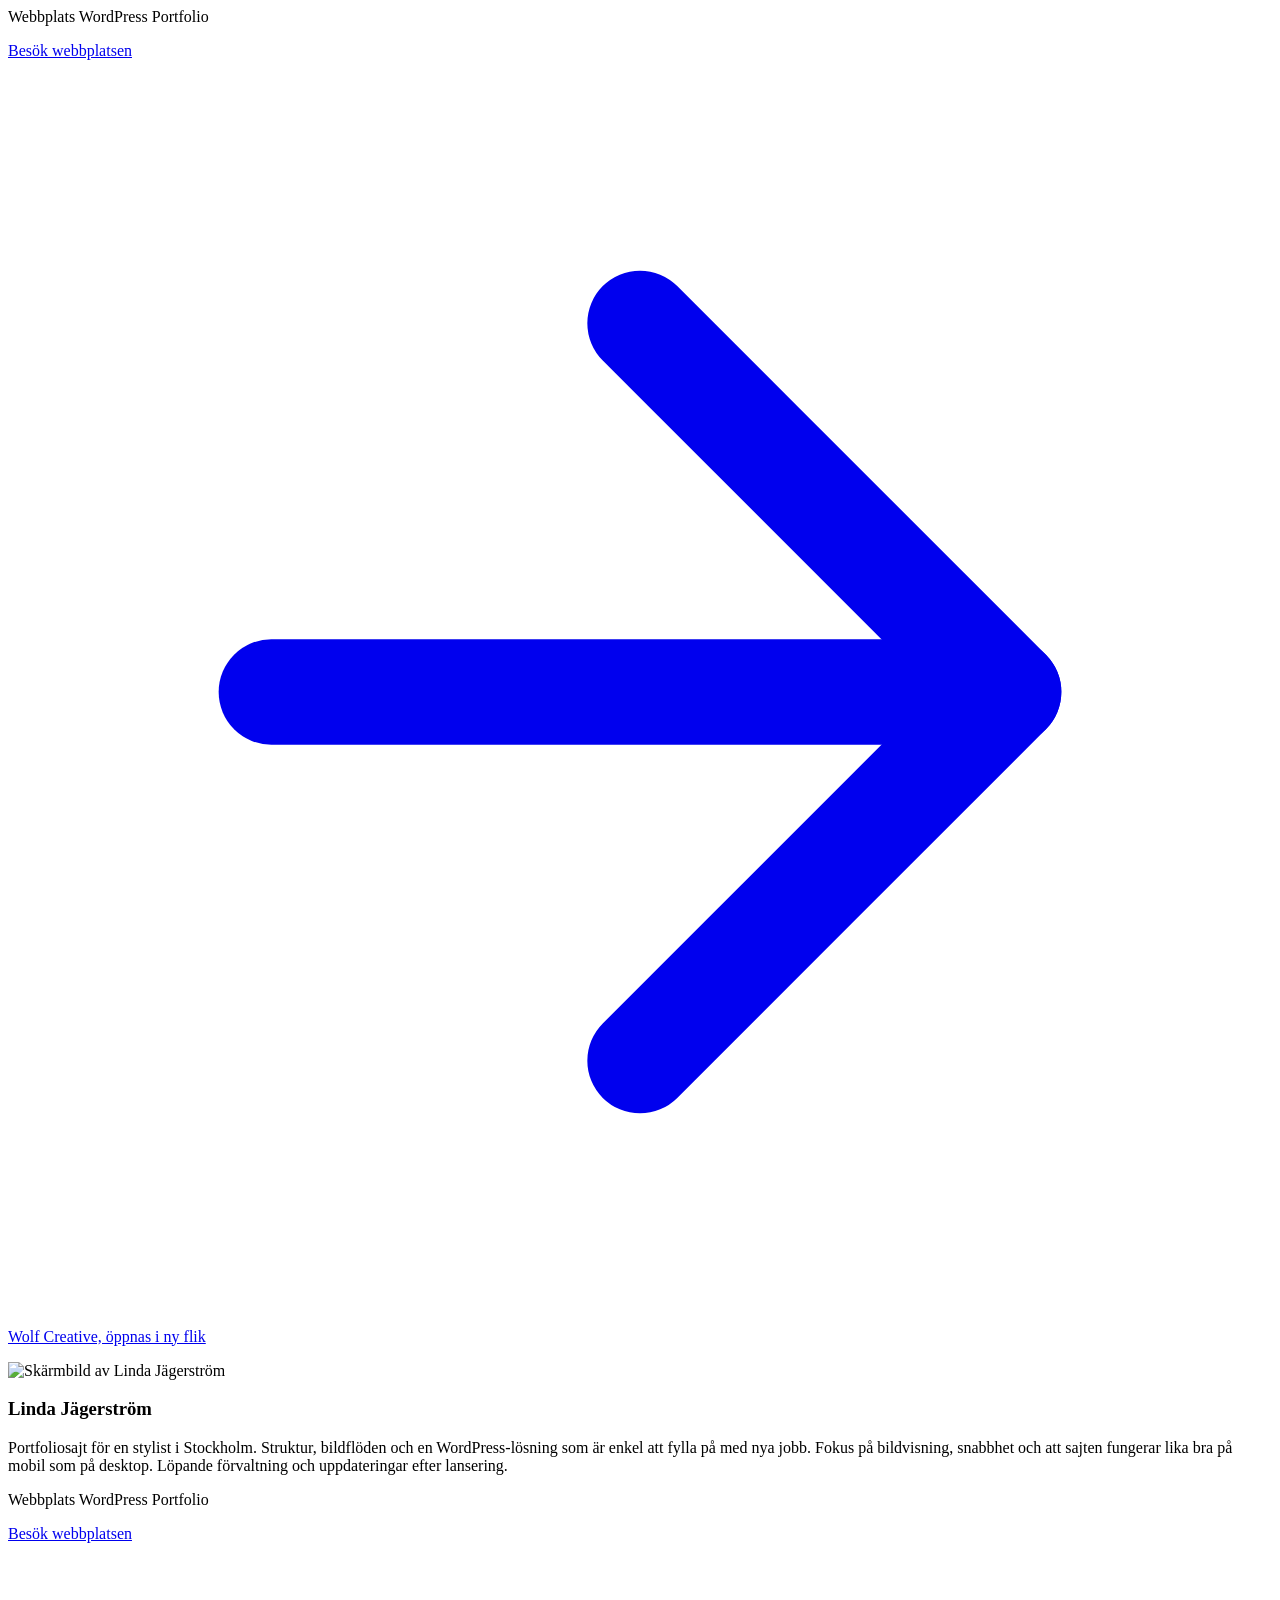
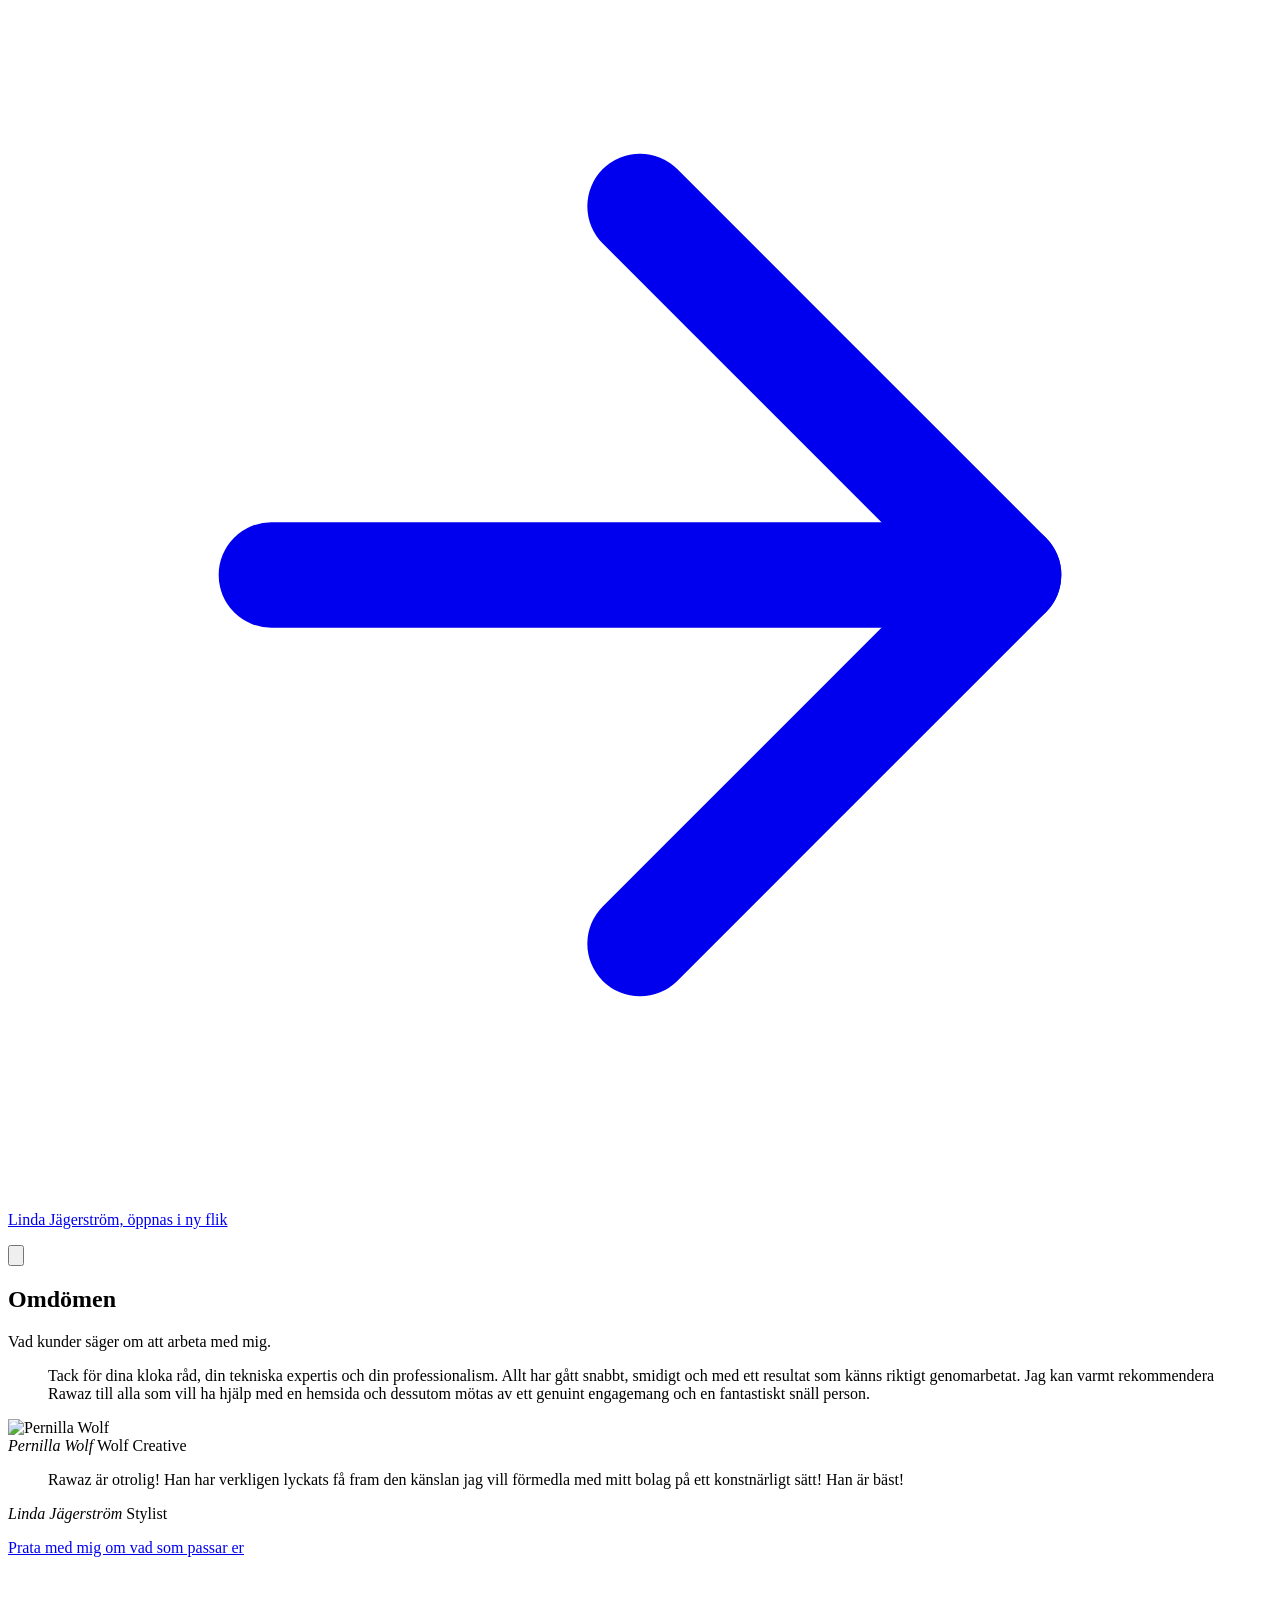
==== commit 9ef73a3a: "new project" ====
--- a/index.html
+++ b/index.html
@@ -30,7 +30,7 @@
     "name": "RK Kommunikation",
     "description": "Kommunikationskonsult i Stockholm. Hjälper organisationer och företag med kommunikationsstrategi, innehåll, webb och uppföljning, som konsult, löpande stöd eller interim.",
     "url": "https://rkkommunikation.se/",
-    "telephone": "+46702486280",
+    "telephone": "+46760193412",
     "email": "rawaz.karim@gmail.com",
     "address": {
         "@type": "PostalAddress",
@@ -121,7 +121,7 @@
 				<polyline points="22,6 12,13 2,6"></polyline>
 			</svg>
 		</a>
-		<a href="tel:+46702486280" aria-label="Telefon">
+		<a href="tel:+46760193412" aria-label="Telefon">
 			<svg viewbox="0 0 24 24" fill="none" stroke="currentColor" stroke-width="2" stroke-linecap="round" stroke-linejoin="round" aria-hidden="true">
 				<path d="M22 16.92v3a2 2 0 0 1-2.18 2 19.79 19.79 0 0 1-8.63-3.07 19.5 19.5 0 0 1-6-6 19.79 19.79 0 0 1-3.07-8.67A2 2 0 0 1 4.11 2h3a2 2 0 0 1 2 1.72 12.84 12.84 0 0 0 .7 2.81 2 2 0 0 1-.45 2.11L8.09 9.91a16 16 0 0 0 6 6l1.27-1.27a2 2 0 0 1 2.11-.45 12.84 12.84 0 0 0 2.81.7A2 2 0 0 1 22 16.92z"></path>
 			</svg>
@@ -304,14 +304,42 @@
 				Ett urval av det jag arbetat med.			</p>
 		</div>
 
-		<div class="portfolio__grid">
+		<div class="portfolio__carousel">
+			<button type="button" class="portfolio__nav-btn portfolio__nav-btn--prev" data-carousel-prev aria-controls="portfolio-track" aria-label="Föregående projekt">
+				<svg viewbox="0 0 24 24" fill="none" stroke="currentColor" stroke-width="2" stroke-linecap="round" stroke-linejoin="round" aria-hidden="true"><polyline points="15 18 9 12 15 6"></polyline></svg>
+			</button>
+		<div class="portfolio__track" id="portfolio-track" aria-label="Projekt, bläddra i sidled">
 							<article class="portfolio-card" data-animate="fade-up" data-animate-delay="100">
+					<div class="portfolio-card__image-wrapper">
+													<img src="https://rkkommunikation.se/wp-content/themes/rawazkarim.se/assets/Portfolio-bilder/trs-1200.webp" srcset="https://rkkommunikation.se/wp-content/themes/rawazkarim.se/assets/Portfolio-bilder/trs-800.webp 800w, https://rkkommunikation.se/wp-content/themes/rawazkarim.se/assets/Portfolio-bilder/trs-1200.webp 1200w" sizes="(max-width: 768px) 100vw, 33vw" width="1200" height="532" alt="Startsidan på trs.se" class="portfolio-card__image" loading="lazy">
+											</div>
+					<div class="portfolio-card__content">
+						<h3 class="portfolio-card__title">Trygghetsrådet TRS</h3>
+												<p class="portfolio-card__description">Strategisk och operativ kommunikatör med ansvar för webb, nyhetsbrev, sociala medier och kampanjer mot flera målgrupper. Ledde webbprojekt från kravställning till lansering, tog fram kommunikationsplaner, var kommunikationsrådgivare och projektkommunikatör i verksamhetens utvecklingsprojekt.</p>
+													<div class="portfolio-card__tags">
+																	<span class="tag-pill">Kommunikationsstrategi</span>
+																	<span class="tag-pill">Webbprojekt</span>
+																	<span class="tag-pill">Innehåll</span>
+																	<span class="tag-pill">Webbanalys</span>
+															</div>
+																			<p class="portfolio-card__link">
+								<a href="https://trs.se/" class="link-arrow" target="_blank" rel="noopener noreferrer">
+									Besök webbplatsen									<svg viewbox="0 0 24 24" fill="none" stroke="currentColor" stroke-width="2" stroke-linecap="round" stroke-linejoin="round" aria-hidden="true">
+										<line x1="5" y1="12" x2="19" y2="12"></line>
+										<polyline points="12 5 19 12 12 19"></polyline>
+									</svg>
+									<span class="screen-reader-text">Trygghetsrådet TRS, öppnas i ny flik</span>
+								</a>
+							</p>
+											</div>
+				</article>
+								<article class="portfolio-card" data-animate="fade-up" data-animate-delay="200">
 					<div class="portfolio-card__image-wrapper">
 													<img src="https://rkkommunikation.se/wp-content/themes/rawazkarim.se/assets/Portfolio-bilder/verksamhetsrapport-1200.webp" srcset="https://rkkommunikation.se/wp-content/themes/rawazkarim.se/assets/Portfolio-bilder/verksamhetsrapport-800.webp 800w, https://rkkommunikation.se/wp-content/themes/rawazkarim.se/assets/Portfolio-bilder/verksamhetsrapport-1200.webp 1200w" sizes="(max-width: 768px) 100vw, 33vw" width="1200" height="702" alt="Skärmbild av verksamhetsrapport.se" class="portfolio-card__image" loading="lazy">
 											</div>
 					<div class="portfolio-card__content">
 						<h3 class="portfolio-card__title">verksamhetsrapport.se</h3>
-						<p class="portfolio-card__description">En digital tjänst som hjälper föreningar och organisationer att ta fram sin verksamhetsberättelse. Idé, koncept, texter, design, utveckling och lansering.</p>
+												<p class="portfolio-card__description">Egen digital tjänst som hjälper föreningar och organisationer att ta fram sin verksamhetsberättelse. Jag har gjort allt från idé och koncept till texter, design och utveckling. Tjänsten guidar användaren steg för steg och levererar en färdig rapport att lämna till årsmötet. Byggd och lanserad på egen hand.</p>
 													<div class="portfolio-card__tags">
 																	<span class="tag-pill">Koncept</span>
 																	<span class="tag-pill">Copy</span>
@@ -328,13 +356,13 @@
 							</p>
 											</div>
 				</article>
-								<article class="portfolio-card" data-animate="fade-up" data-animate-delay="200">
+								<article class="portfolio-card" data-animate="fade-up" data-animate-delay="300">
 					<div class="portfolio-card__image-wrapper">
 													<img src="https://rkkommunikation.se/wp-content/themes/rawazkarim.se/assets/Portfolio-bilder/wolf-creative-1200.webp" srcset="https://rkkommunikation.se/wp-content/themes/rawazkarim.se/assets/Portfolio-bilder/wolf-creative-800.webp 800w, https://rkkommunikation.se/wp-content/themes/rawazkarim.se/assets/Portfolio-bilder/wolf-creative-1200.webp 1200w" sizes="(max-width: 768px) 100vw, 33vw" width="1200" height="744" alt="Skärmbild av Wolf Creative" class="portfolio-card__image" loading="lazy">
 											</div>
 					<div class="portfolio-card__content">
 						<h3 class="portfolio-card__title">Wolf Creative</h3>
-						<p class="portfolio-card__description">Ny webbplats för en art director och grafiker. Struktur, texter, design och WordPress.</p>
+												<p class="portfolio-card__description">Ny webbplats för en art director och grafiker som behövde visa sitt arbete utan att fastna i teknik. Struktur och sidflöde, texter, design och en WordPress-lösning som hon uppdaterar själv. Fokus på att låta bilderna bära och att sajten laddar snabbt på mobil.</p>
 													<div class="portfolio-card__tags">
 																	<span class="tag-pill">Webbplats</span>
 																	<span class="tag-pill">WordPress</span>
@@ -351,13 +379,13 @@
 							</p>
 											</div>
 				</article>
-								<article class="portfolio-card" data-animate="fade-up" data-animate-delay="300">
+								<article class="portfolio-card" data-animate="fade-up" data-animate-delay="400">
 					<div class="portfolio-card__image-wrapper">
 													<img src="https://rkkommunikation.se/wp-content/themes/rawazkarim.se/assets/Portfolio-bilder/linda-1200.webp" srcset="https://rkkommunikation.se/wp-content/themes/rawazkarim.se/assets/Portfolio-bilder/linda-800.webp 800w, https://rkkommunikation.se/wp-content/themes/rawazkarim.se/assets/Portfolio-bilder/linda-1200.webp 1200w" sizes="(max-width: 768px) 100vw, 33vw" width="1200" height="633" alt="Skärmbild av Linda Jägerström" class="portfolio-card__image" loading="lazy">
 											</div>
 					<div class="portfolio-card__content">
 						<h3 class="portfolio-card__title">Linda Jägerström</h3>
-						<p class="portfolio-card__description">Portfoliosajt för en stylist. Fokus på bildvisning, snabbhet och enkel uppdatering.</p>
+												<p class="portfolio-card__description">Portfoliosajt för en stylist i Stockholm. Struktur, bildflöden och en WordPress-lösning som är enkel att fylla på med nya jobb. Fokus på bildvisning, snabbhet och att sajten fungerar lika bra på mobil som på desktop. Löpande förvaltning och uppdateringar efter lansering.</p>
 													<div class="portfolio-card__tags">
 																	<span class="tag-pill">Webbplats</span>
 																	<span class="tag-pill">WordPress</span>
@@ -375,6 +403,11 @@
 											</div>
 				</article>
 						</div>
+
+			<button type="button" class="portfolio__nav-btn portfolio__nav-btn--next" data-carousel-next aria-controls="portfolio-track" aria-label="Nästa projekt">
+				<svg viewbox="0 0 24 24" fill="none" stroke="currentColor" stroke-width="2" stroke-linecap="round" stroke-linejoin="round" aria-hidden="true"><polyline points="9 18 15 12 9 6"></polyline></svg>
+			</button>
+		</div>
 	</div>
 </section>
 
@@ -639,11 +672,11 @@
 		</p>
 
 		<div class="contact__links" data-animate="fade-up" data-animate-delay="200">
-			<a href="tel:+46702486280" class="contact__link">
+			<a href="tel:+46760193412" class="contact__link">
 				<svg viewbox="0 0 24 24" fill="none" stroke="currentColor" stroke-width="2" stroke-linecap="round" stroke-linejoin="round" aria-hidden="true">
 					<path d="M22 16.92v3a2 2 0 0 1-2.18 2 19.79 19.79 0 0 1-8.63-3.07 19.5 19.5 0 0 1-6-6 19.79 19.79 0 0 1-3.07-8.67A2 2 0 0 1 4.11 2h3a2 2 0 0 1 2 1.72 12.84 12.84 0 0 0 .7 2.81 2 2 0 0 1-.45 2.11L8.09 9.91a16 16 0 0 0 6 6l1.27-1.27a2 2 0 0 1 2.11-.45 12.84 12.84 0 0 0 2.81.7A2 2 0 0 1 22 16.92z"></path>
 				</svg>
-				<span>070-248 62 80</span>
+				<span>076-019 34 12</span>
 			</a>
 			<span class="contact__address">
 				<svg viewbox="0 0 24 24" fill="none" stroke="currentColor" stroke-width="2" stroke-linecap="round" stroke-linejoin="round" aria-hidden="true">
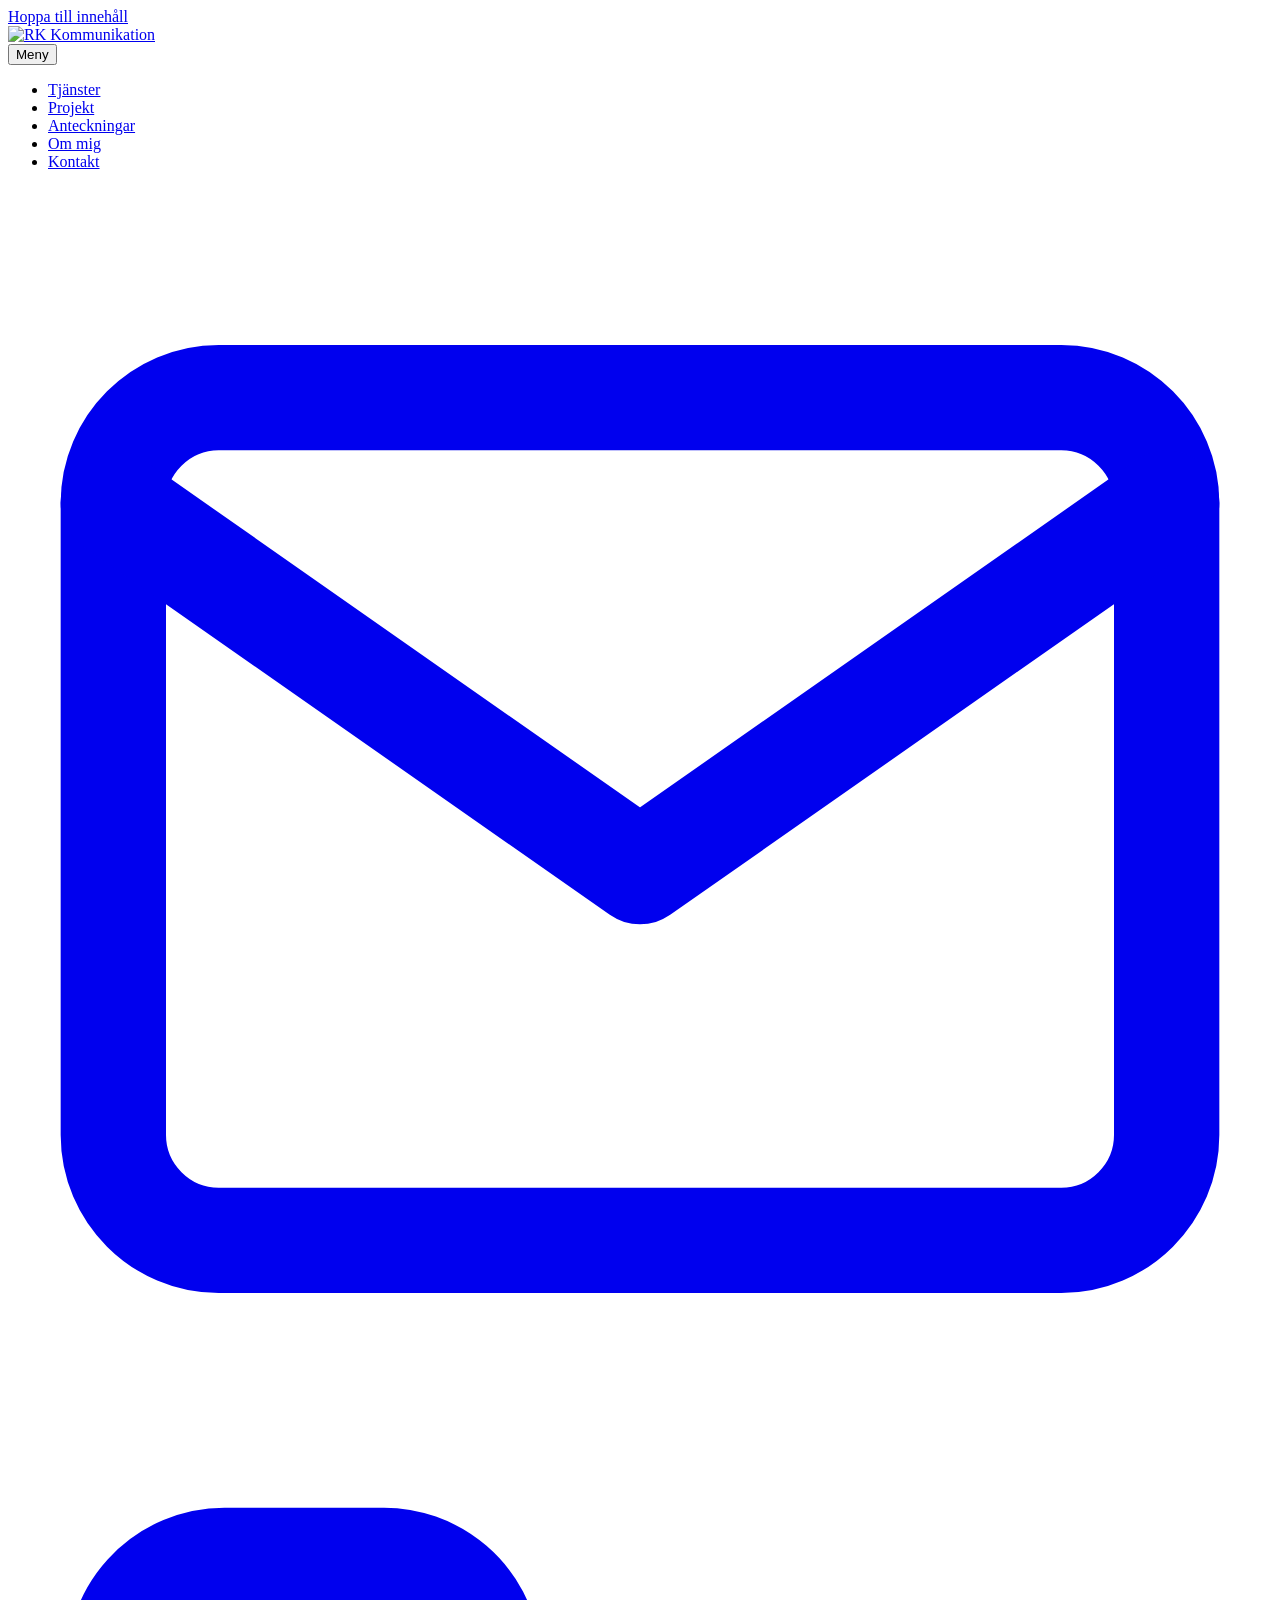
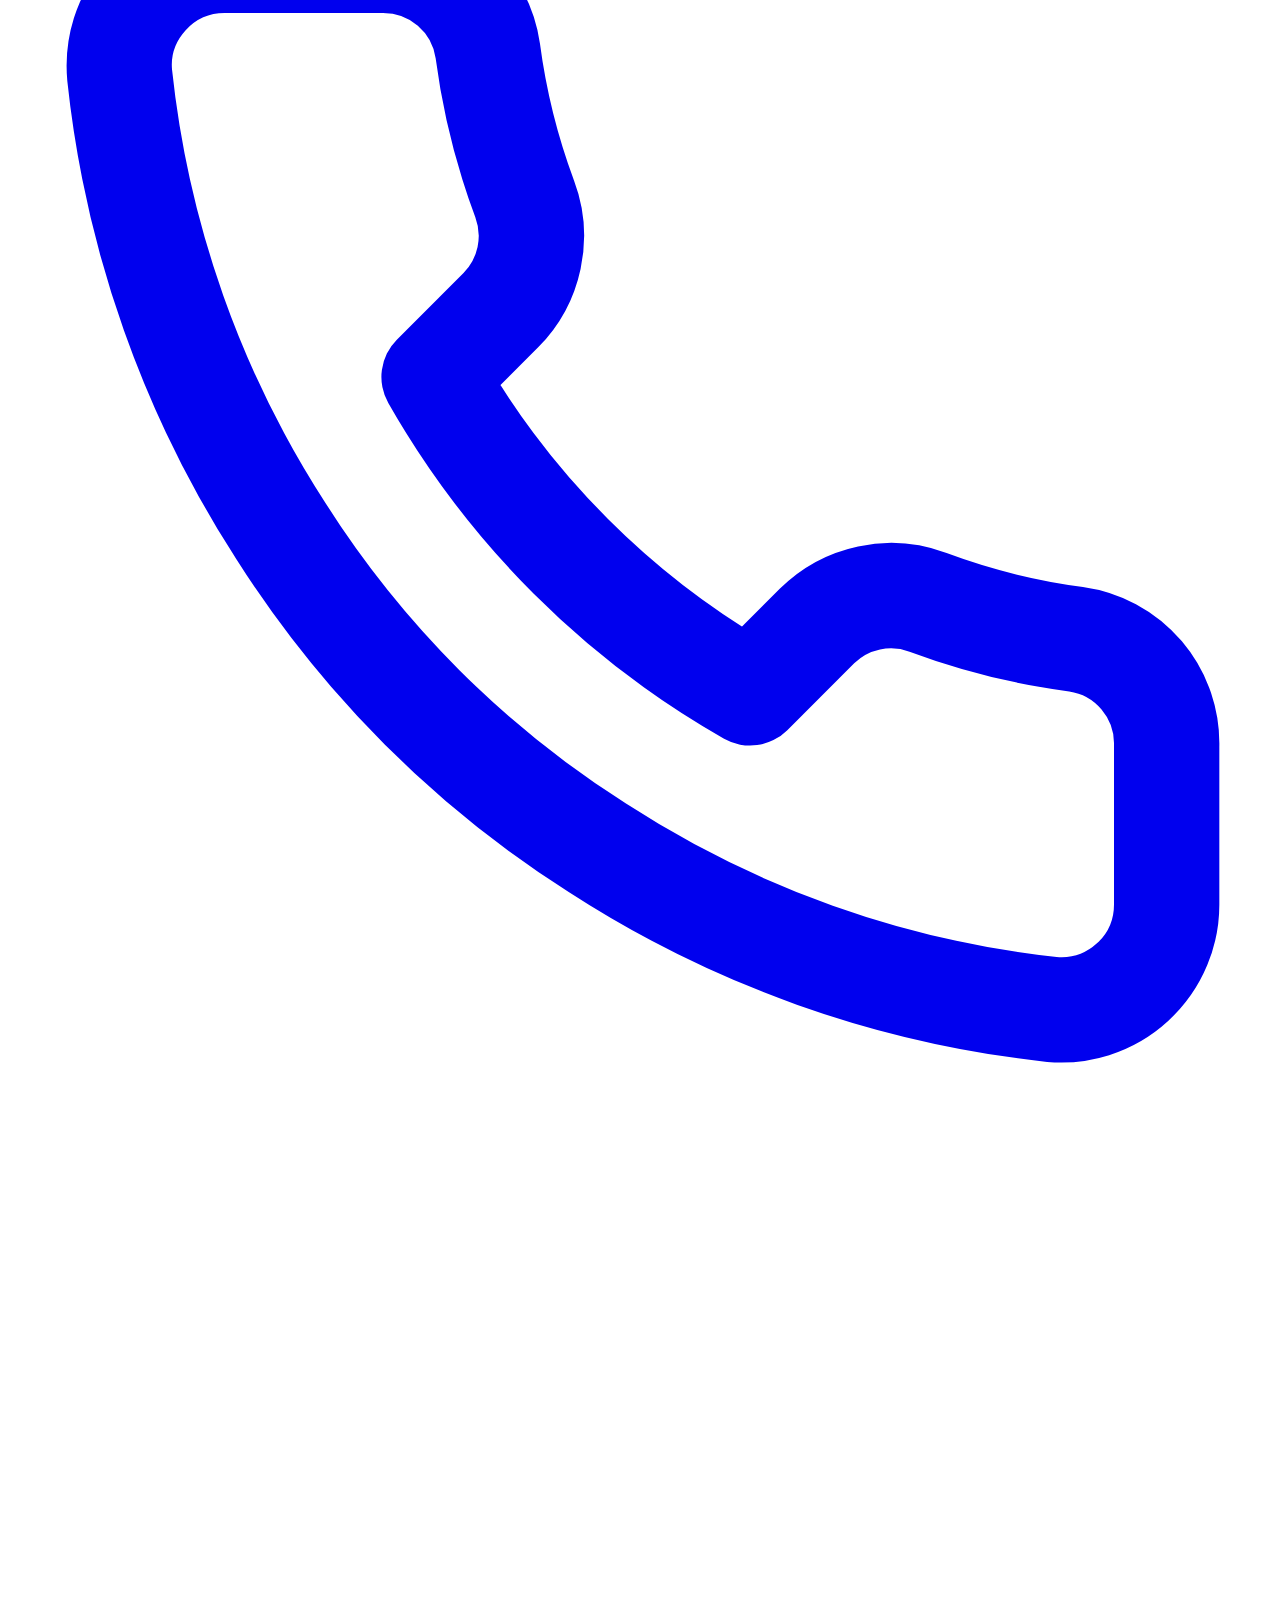
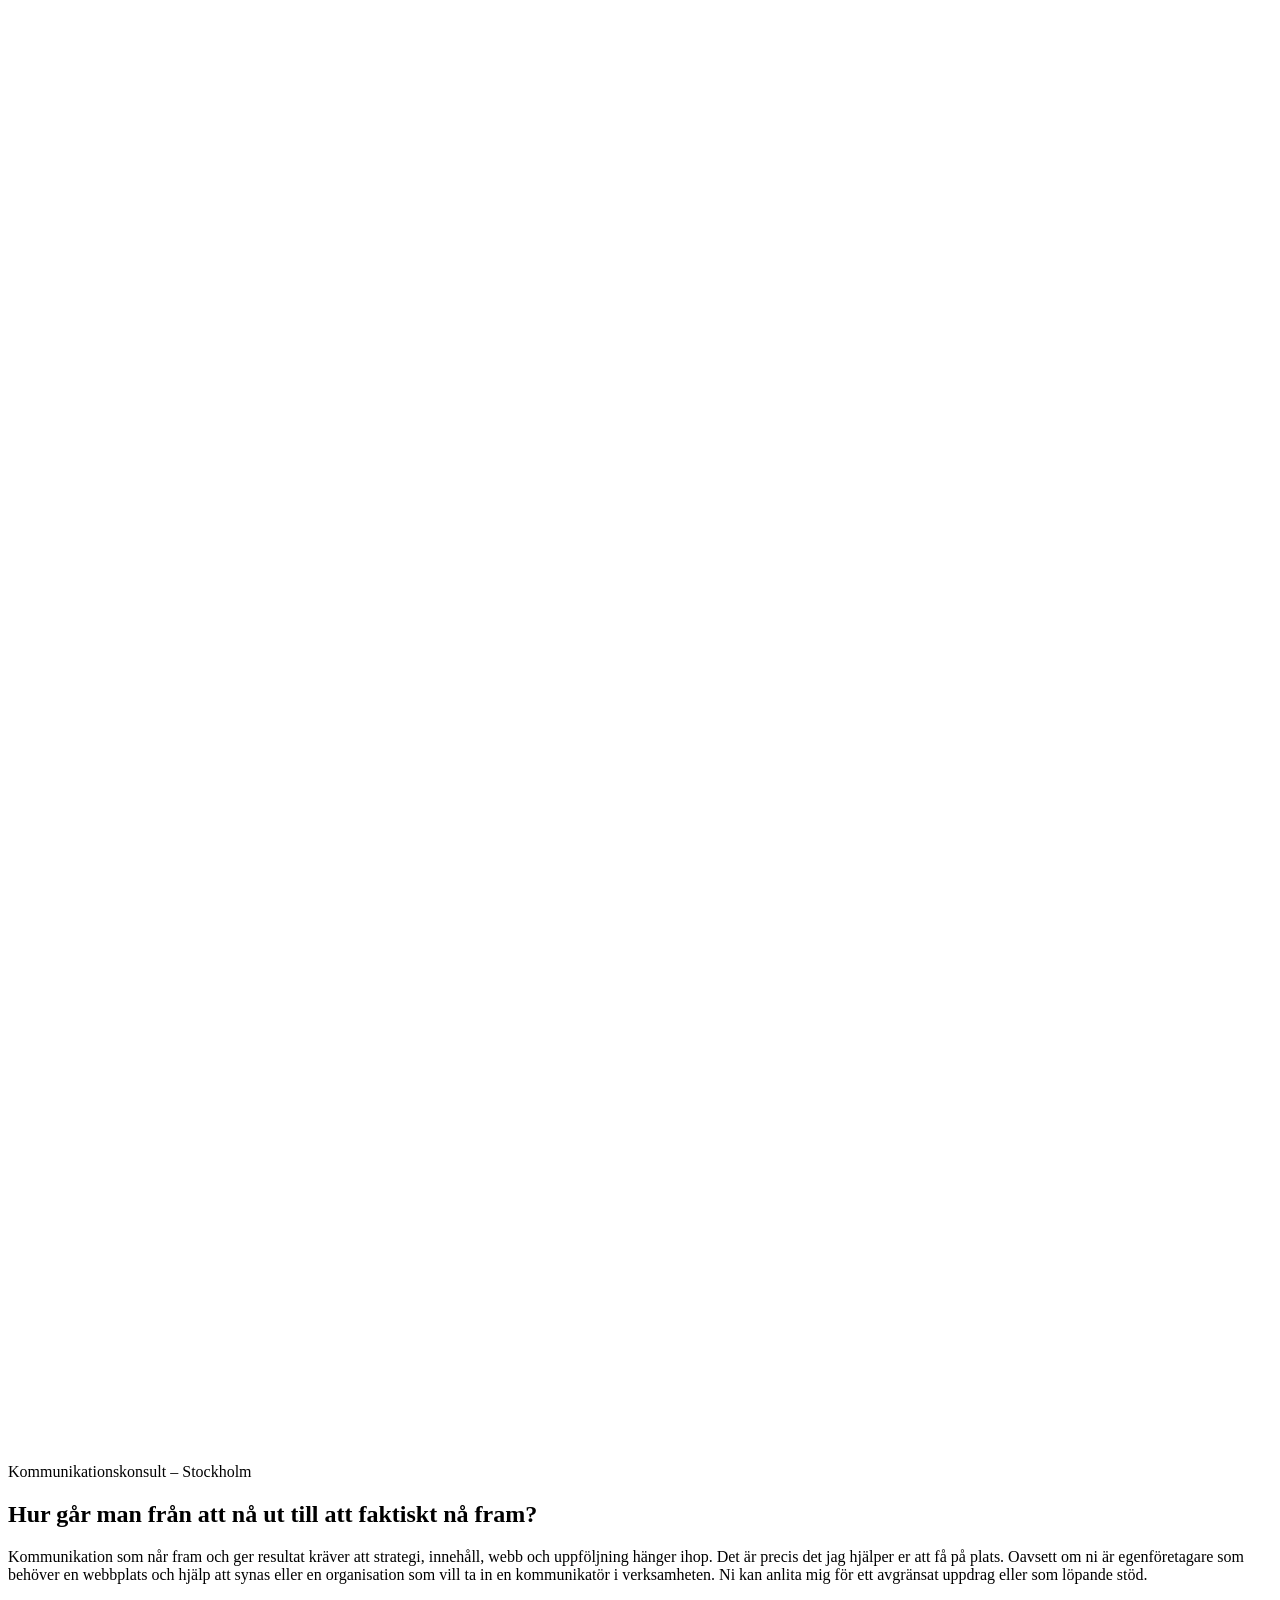
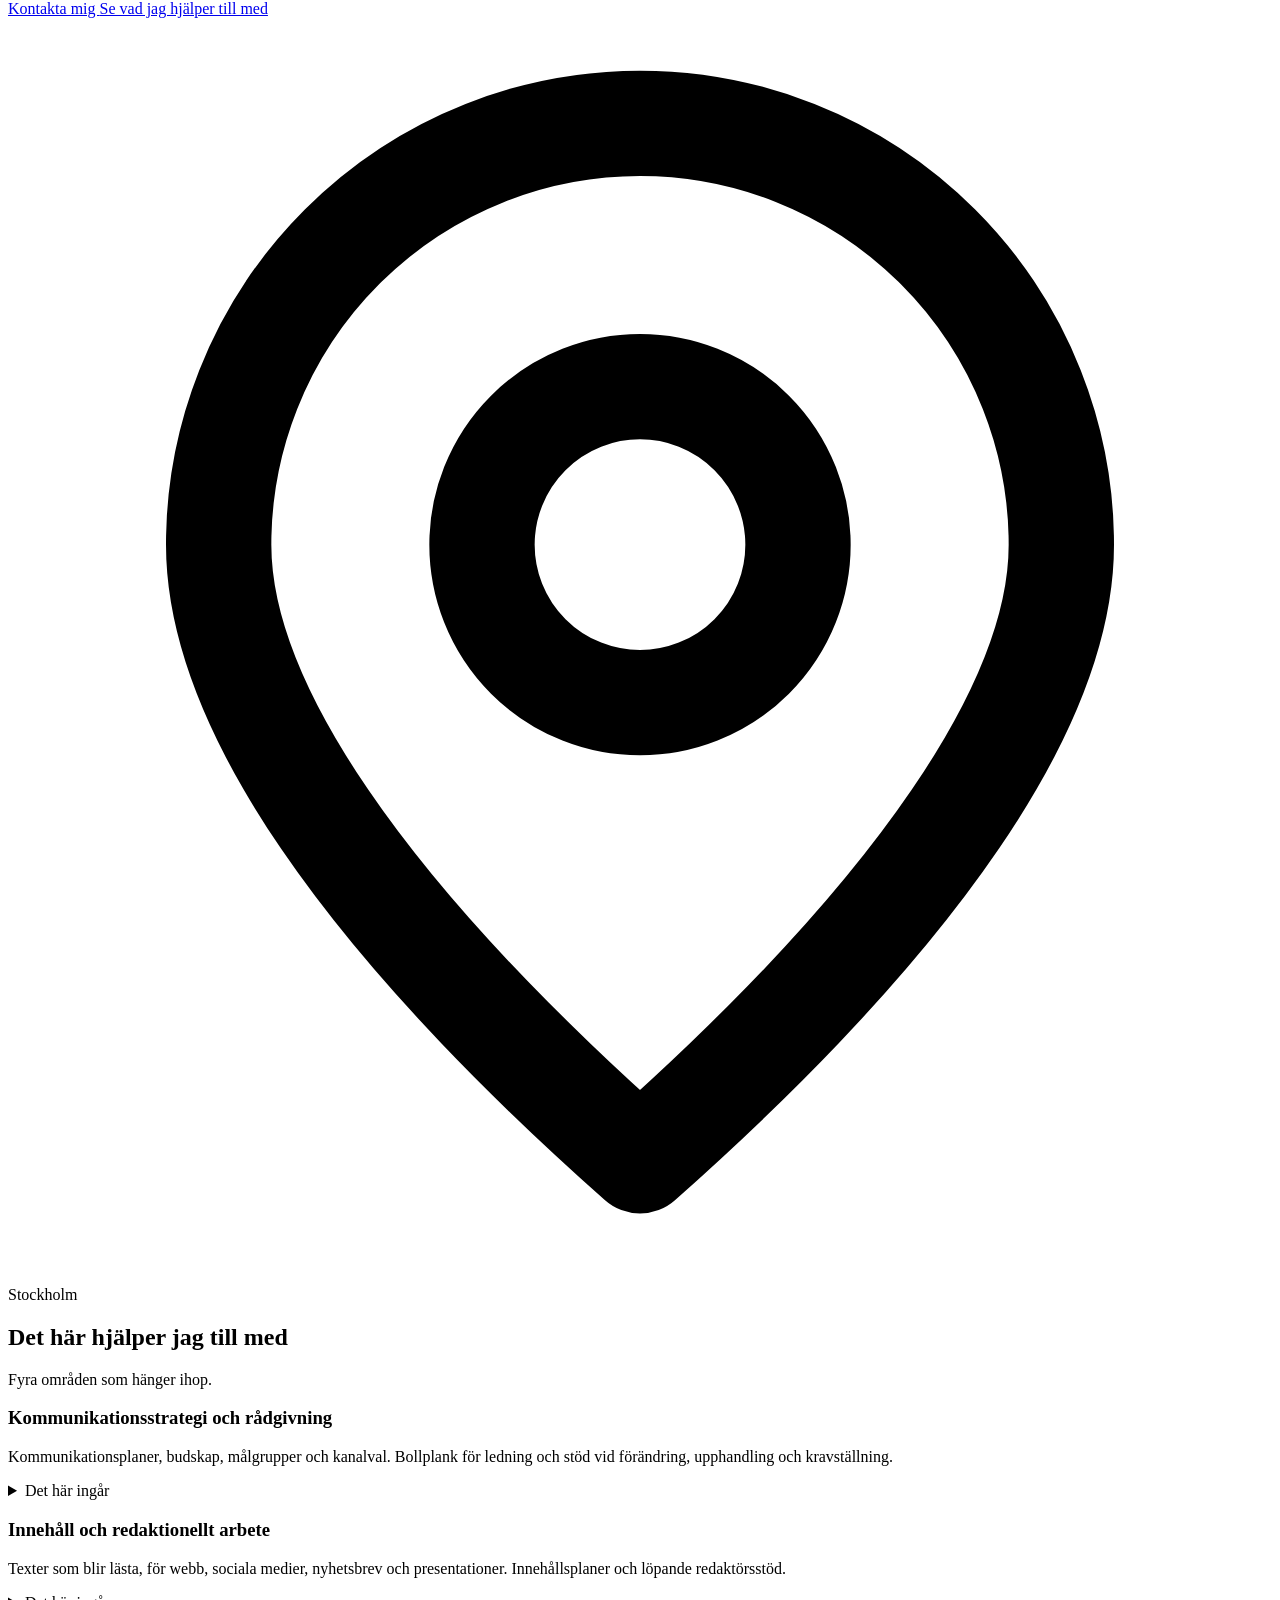
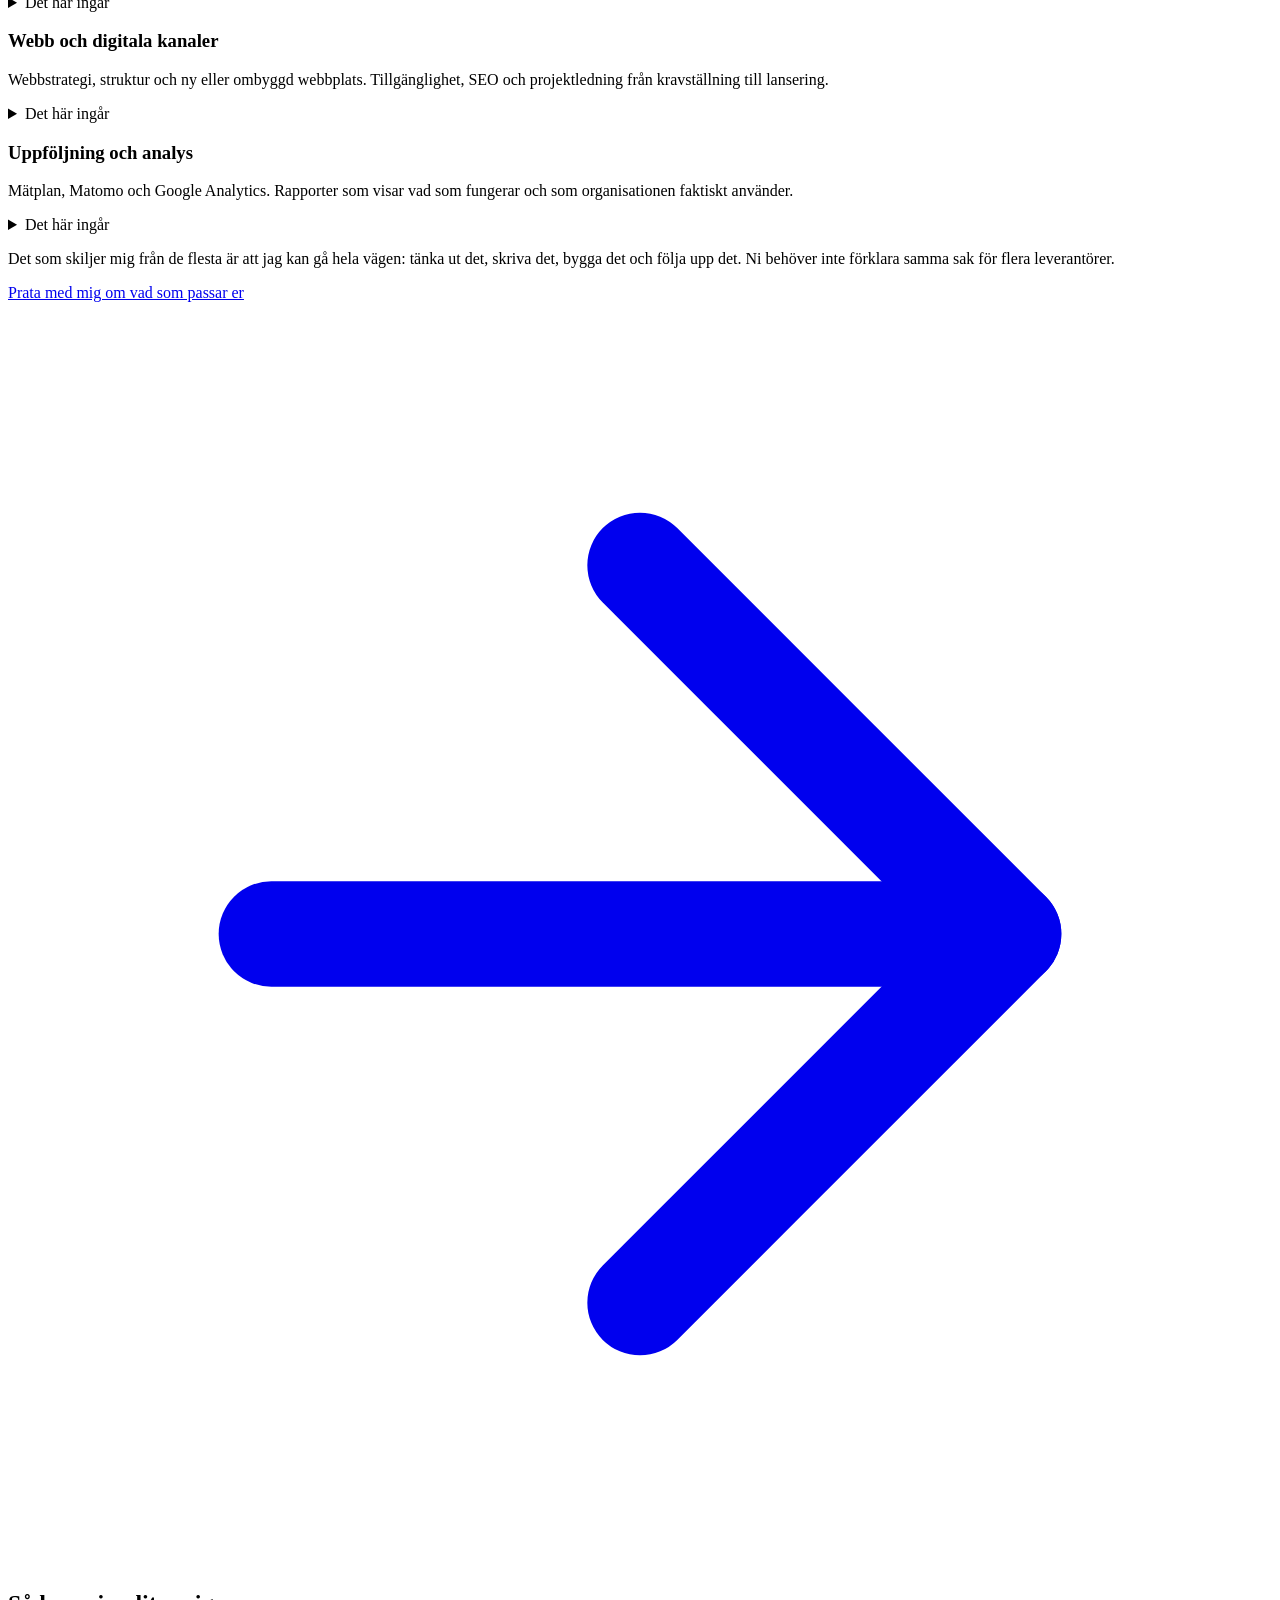
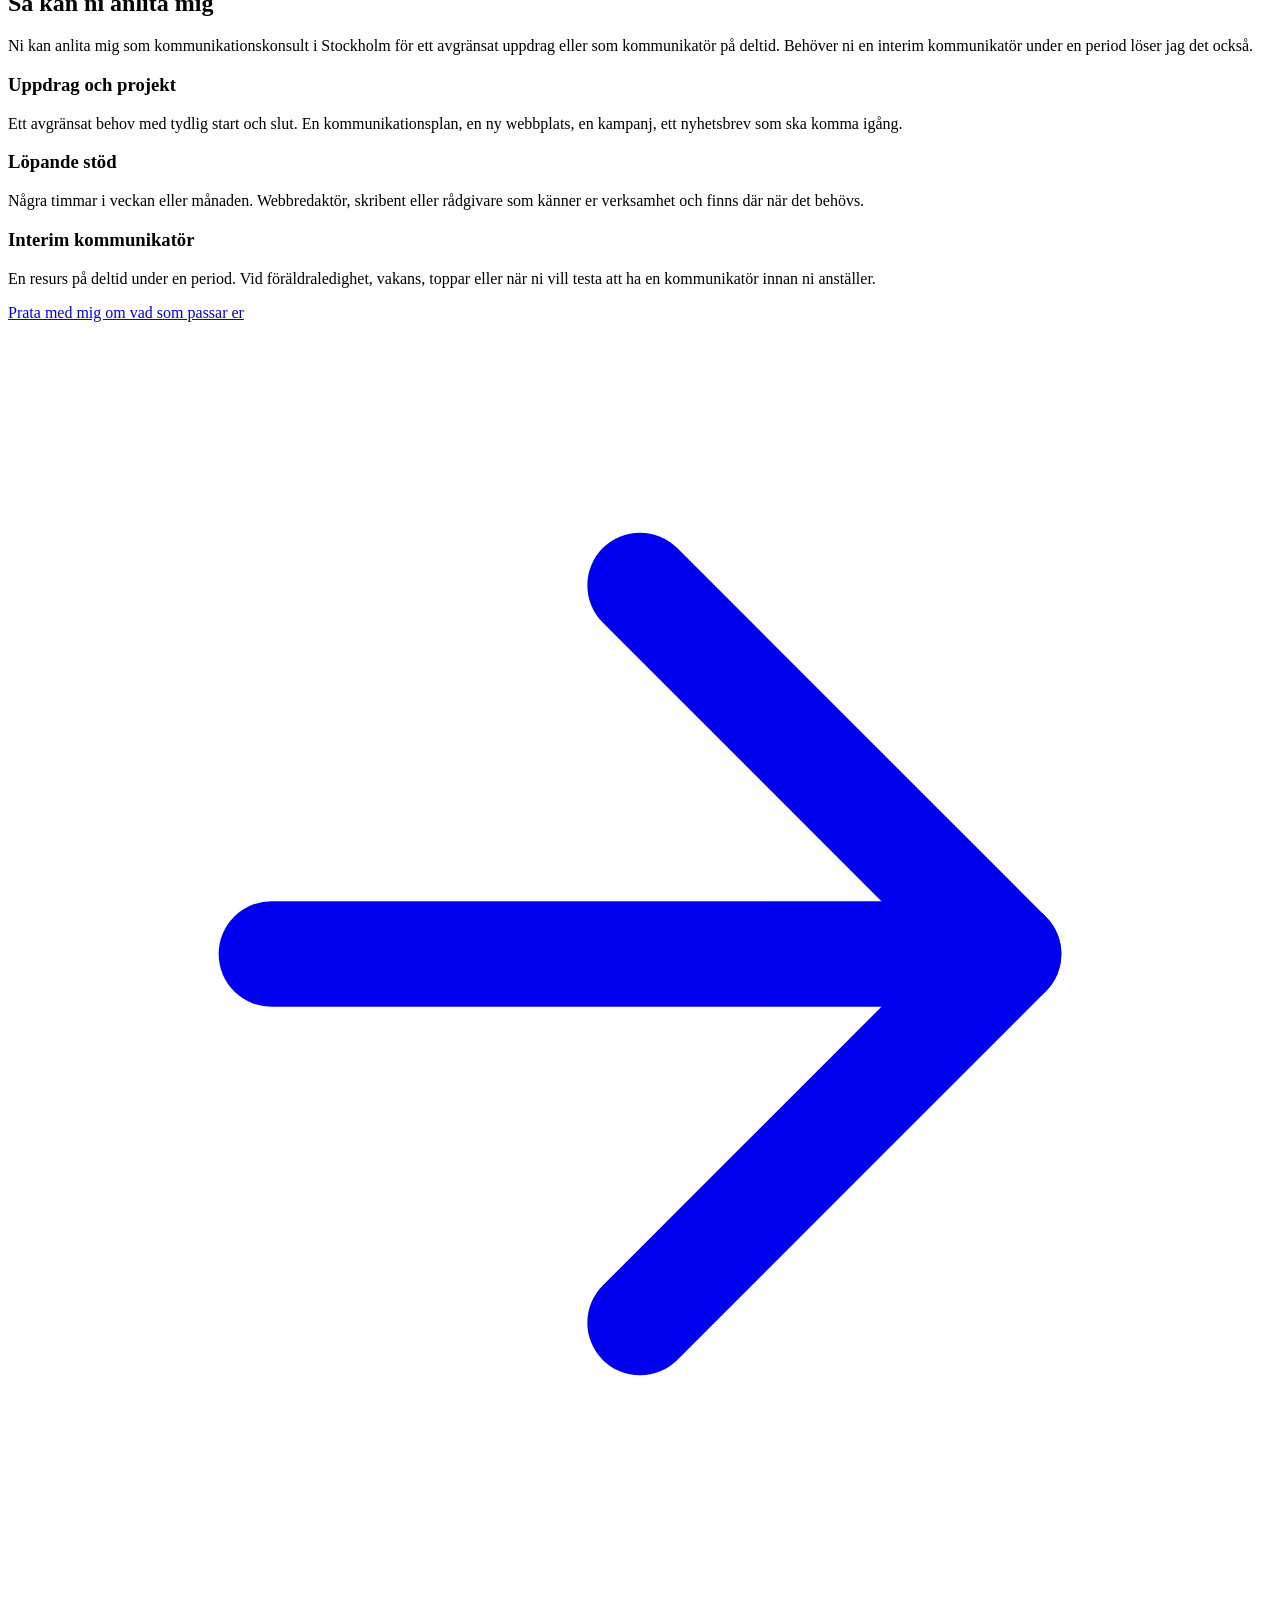
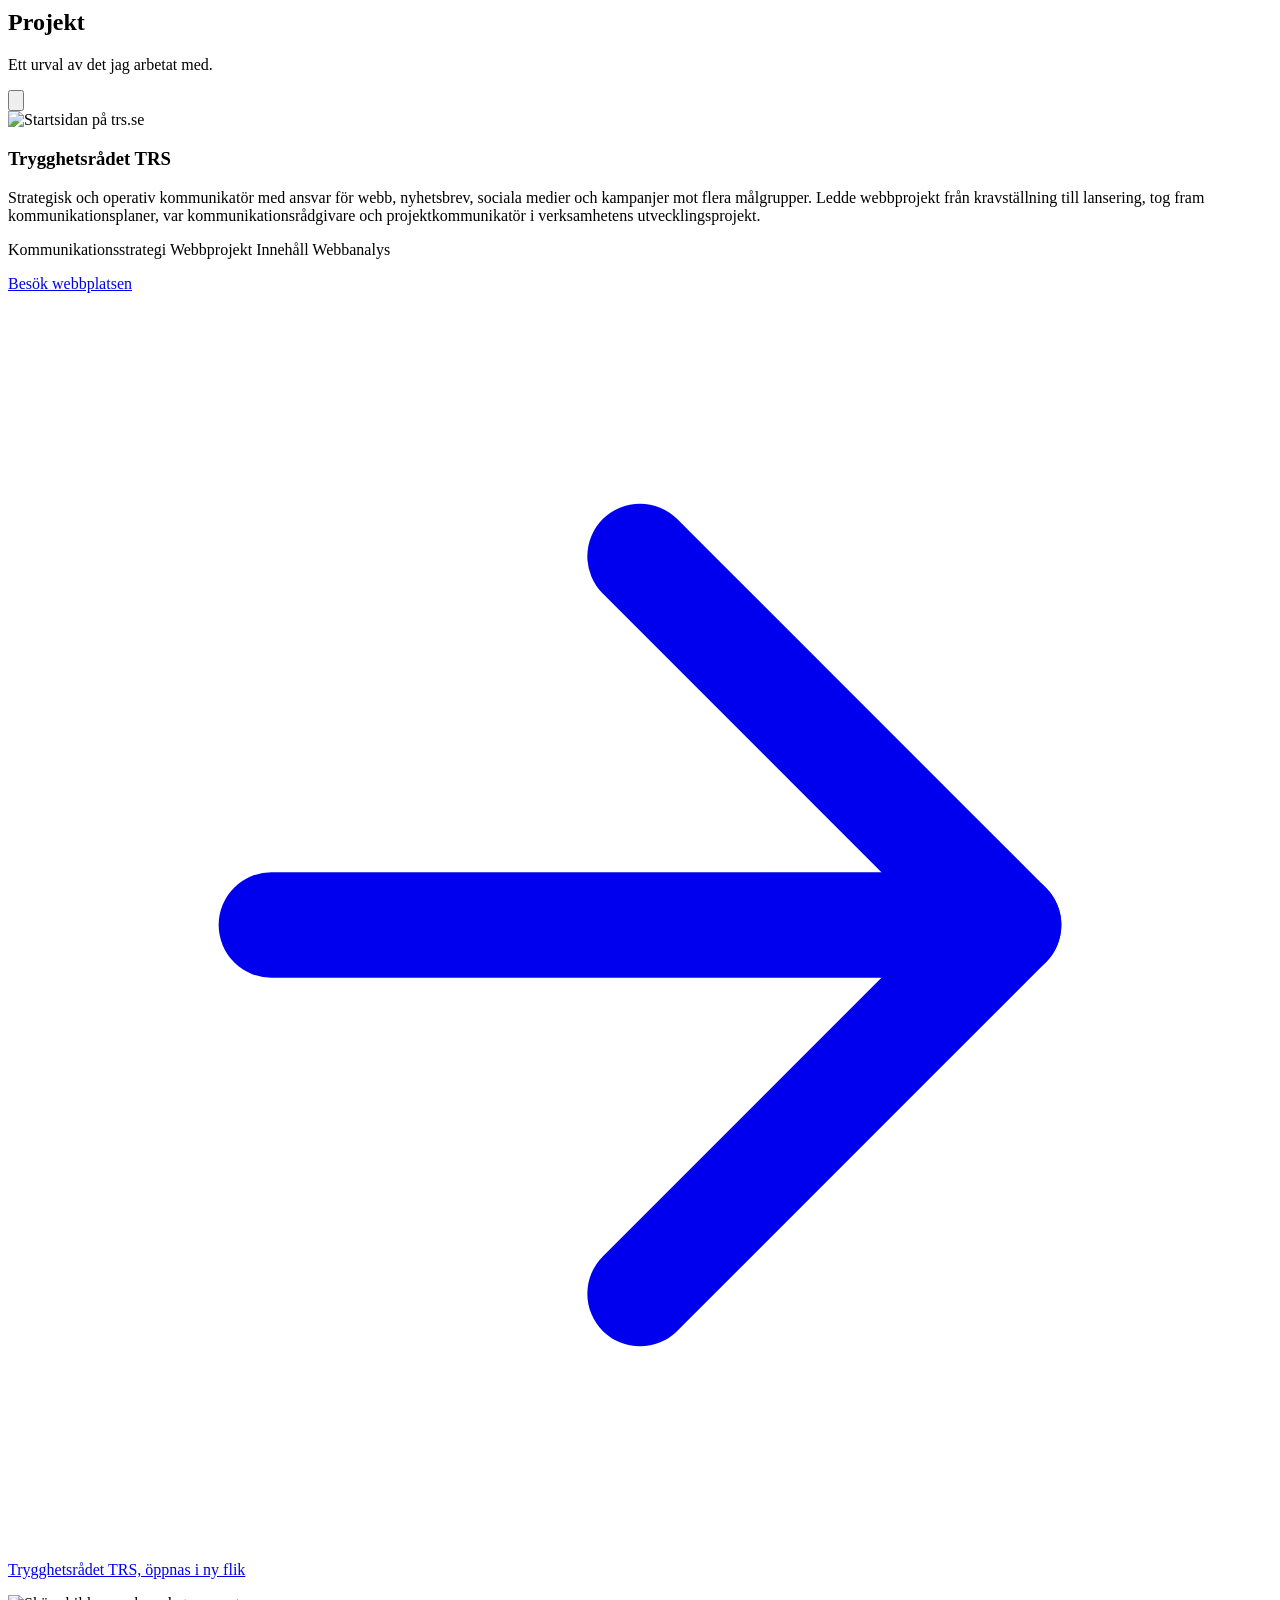
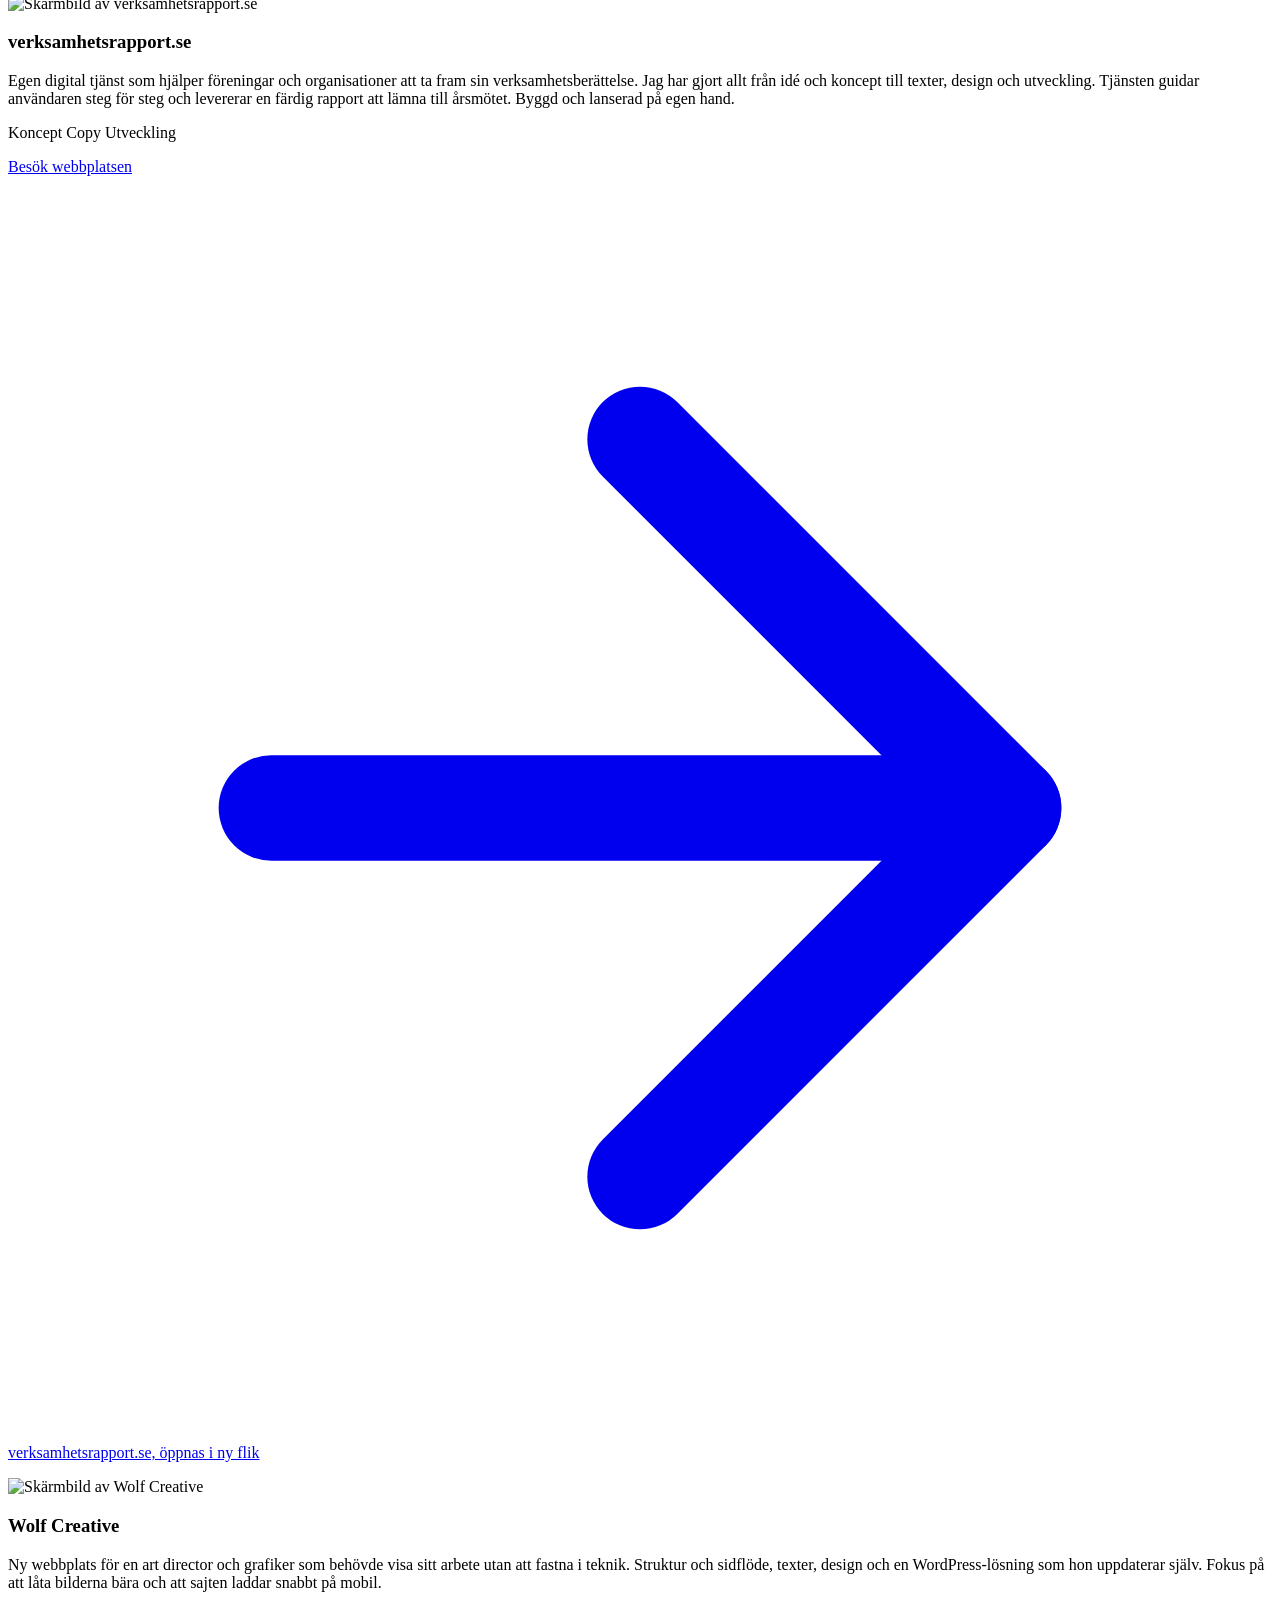
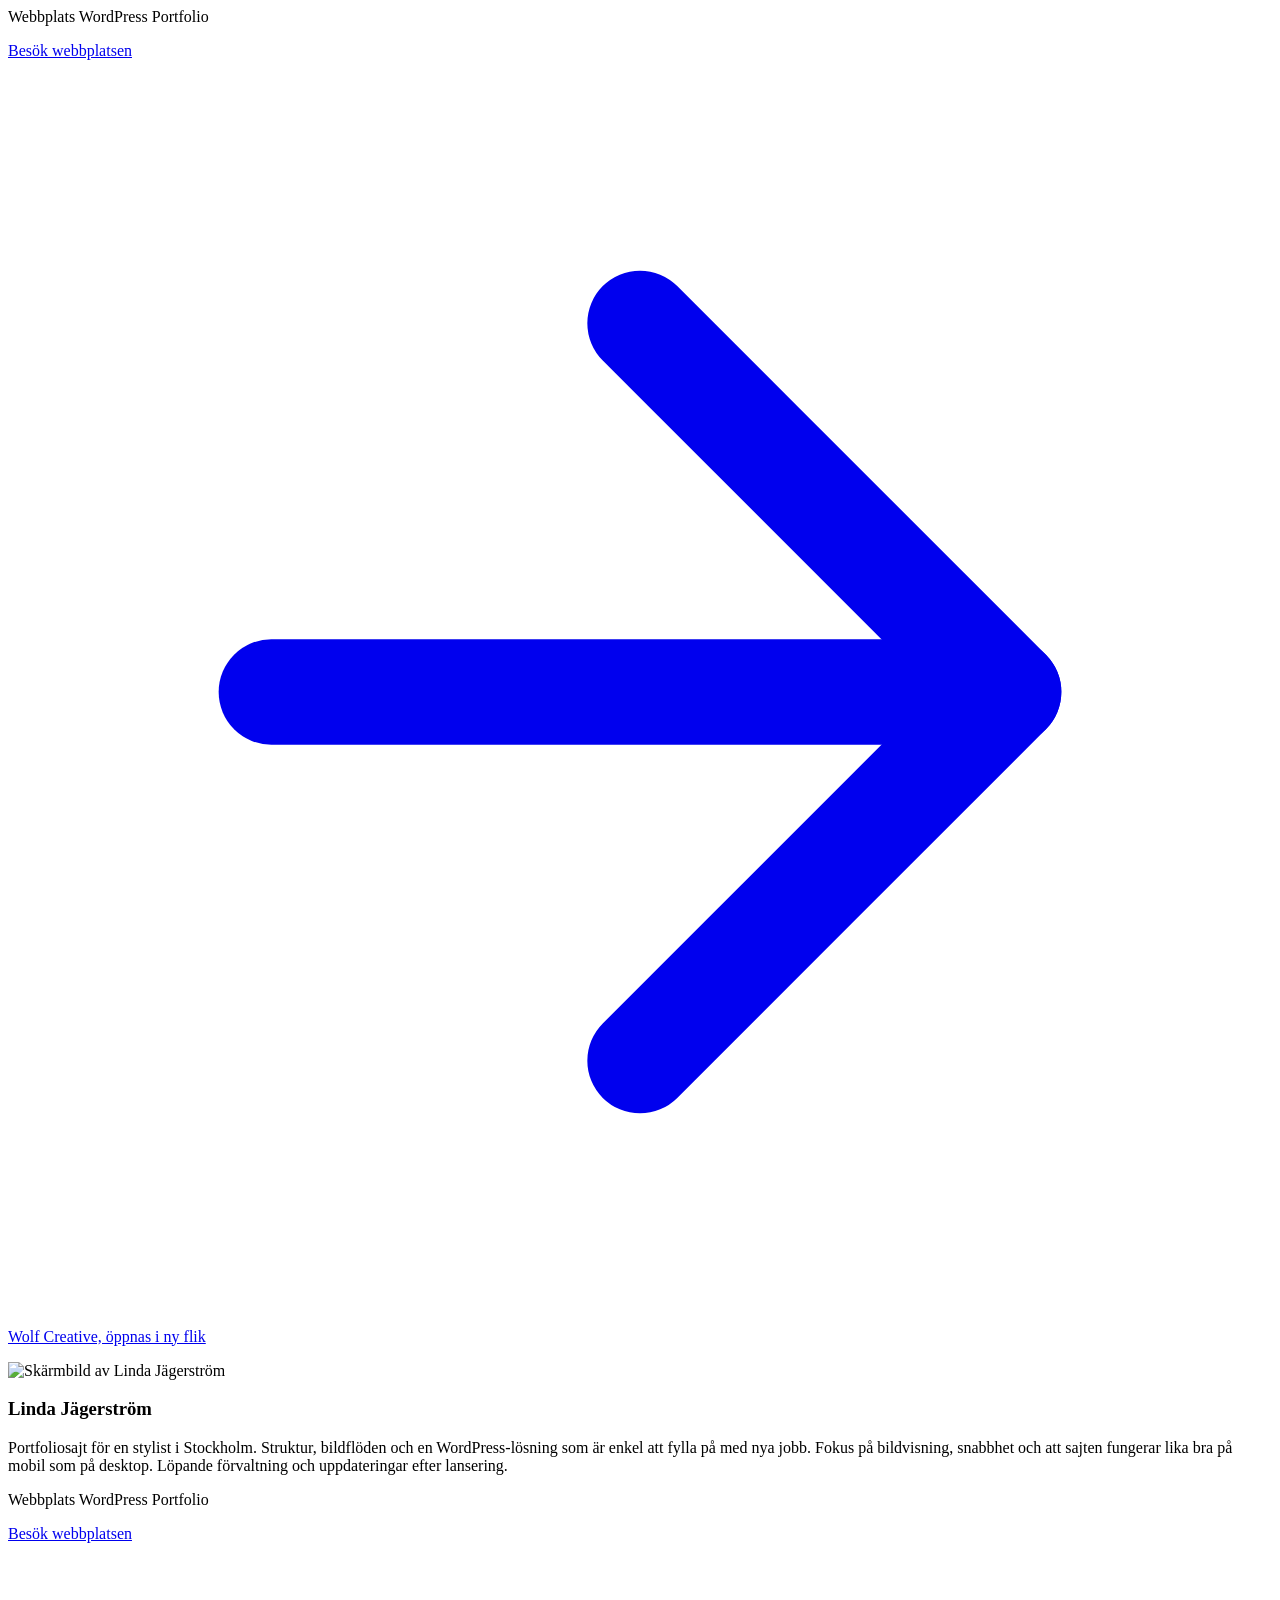
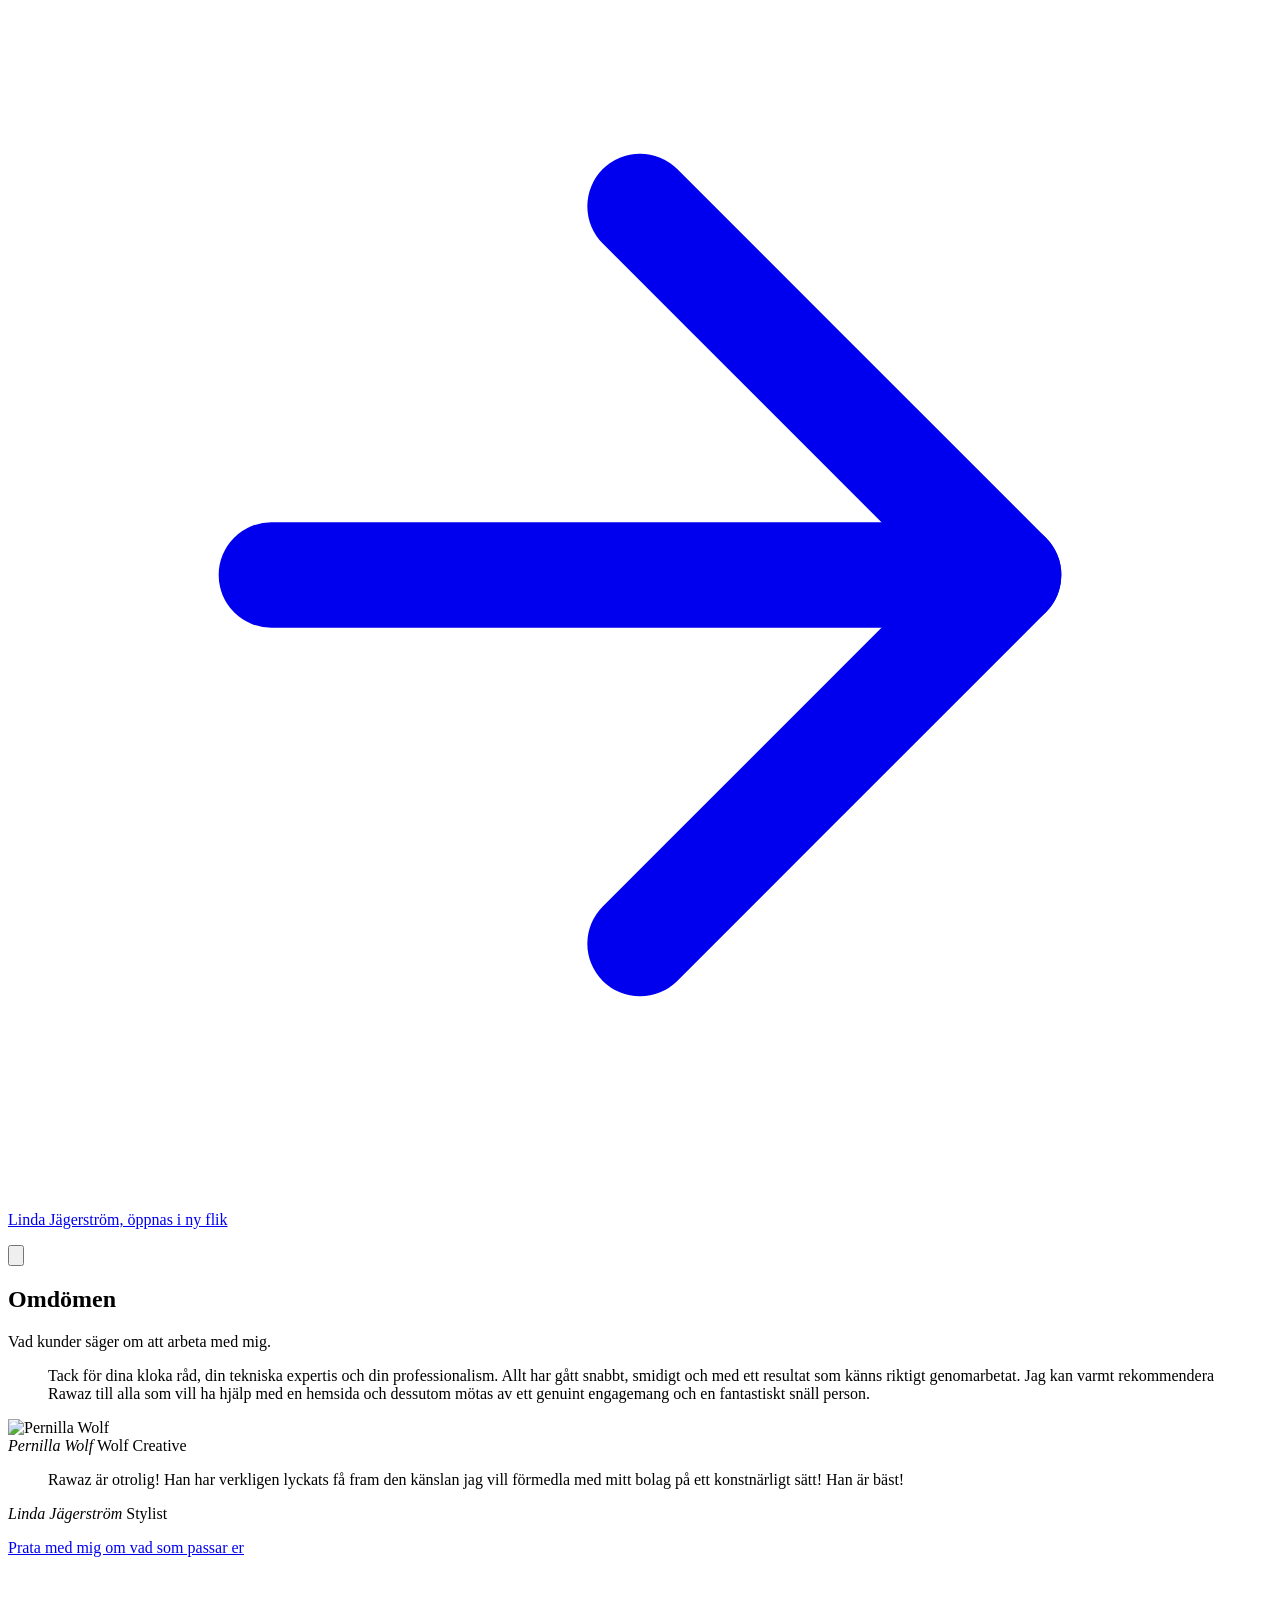
==== commit 9c605e8f: "Hero: övertext Kommunikationskonsult – Stockholm Co-Authored-By: Claude Fable 5.1 <noreply@anthropic" ====
--- a/index.html
+++ b/index.html
@@ -143,7 +143,7 @@
 
 	<!-- Hero Content -->
 	<div class="hero__content">
-		<p class="hero__eyebrow" data-animate="fade-up">RK Kommunikation</p>
+		<p class="hero__eyebrow" data-animate="fade-up">Kommunikationskonsult – Stockholm</p>
 
 					<h1 class="hero__title" data-animate="fade-up" data-animate-delay="100">
 				Hur går man från att <span class="hero-from">nå ut</span> till att faktiskt <span class="hero-to">nå fram</span>?			</h1>
